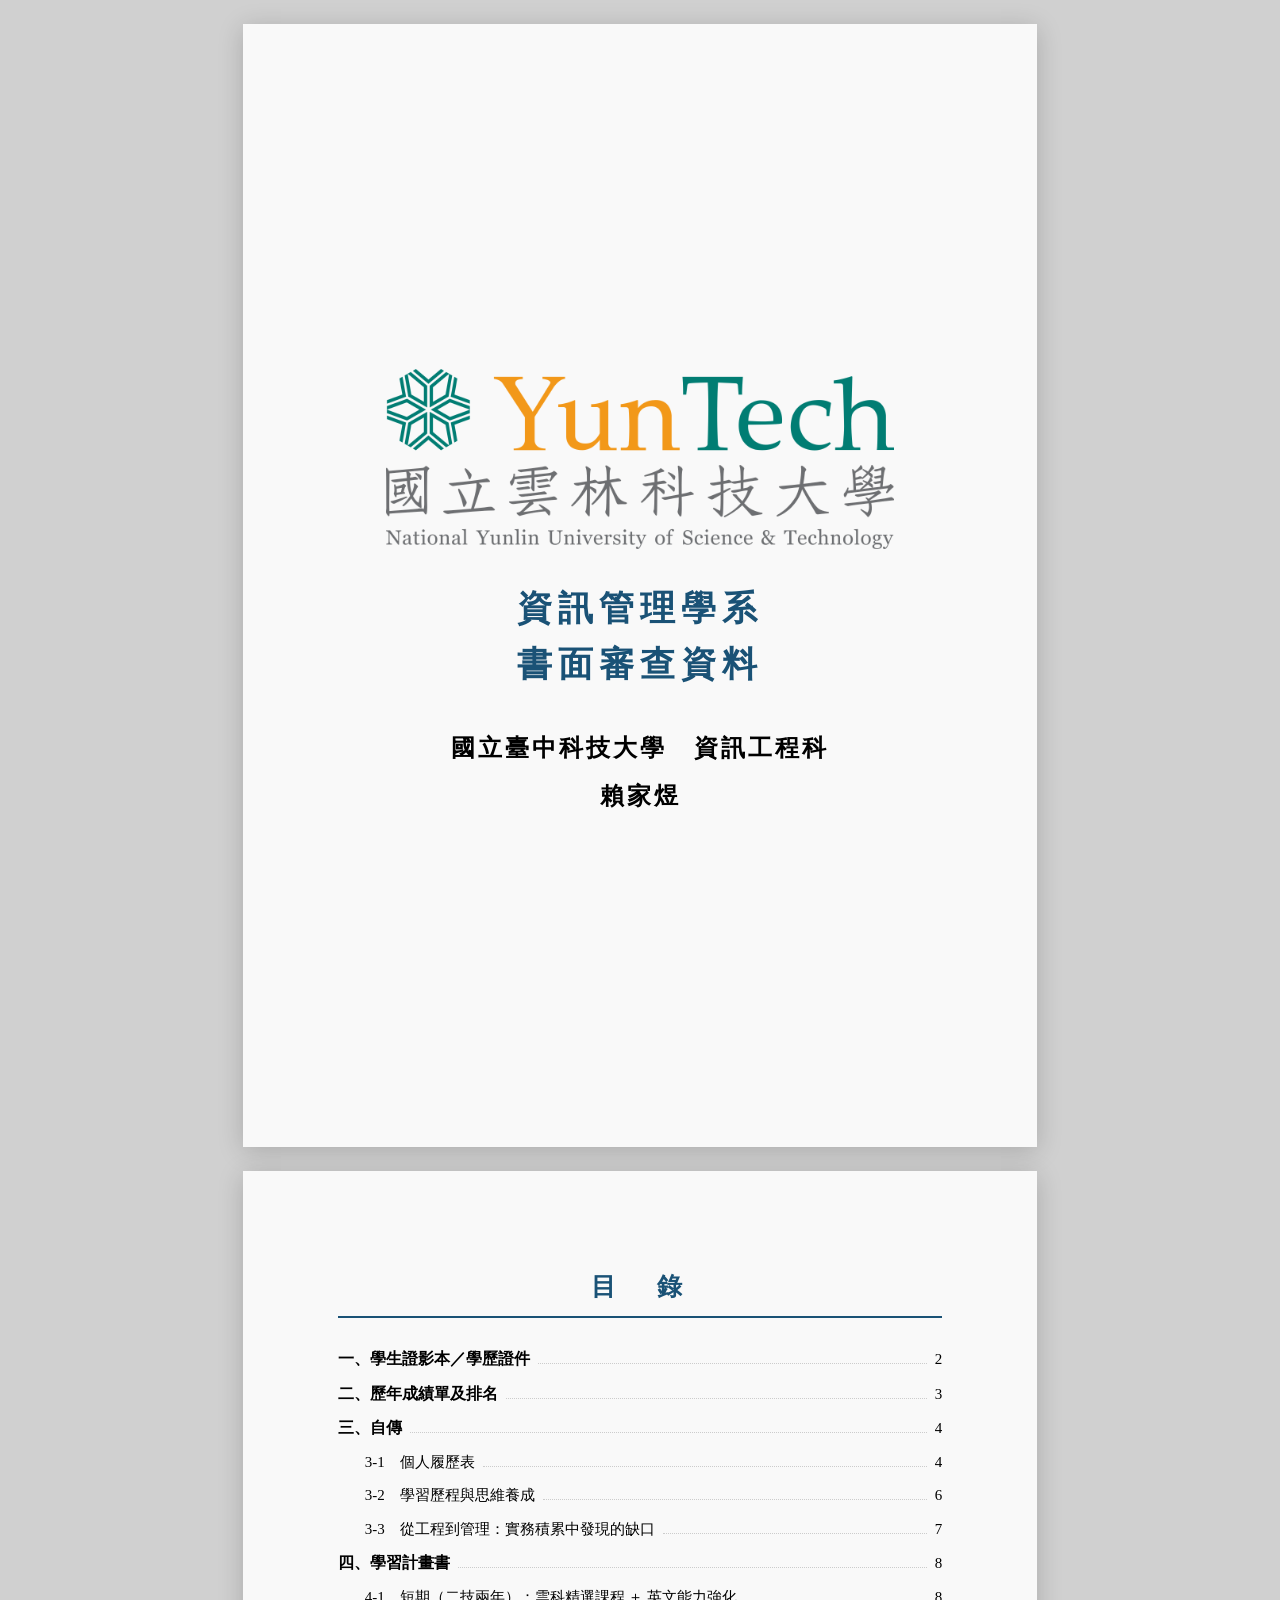
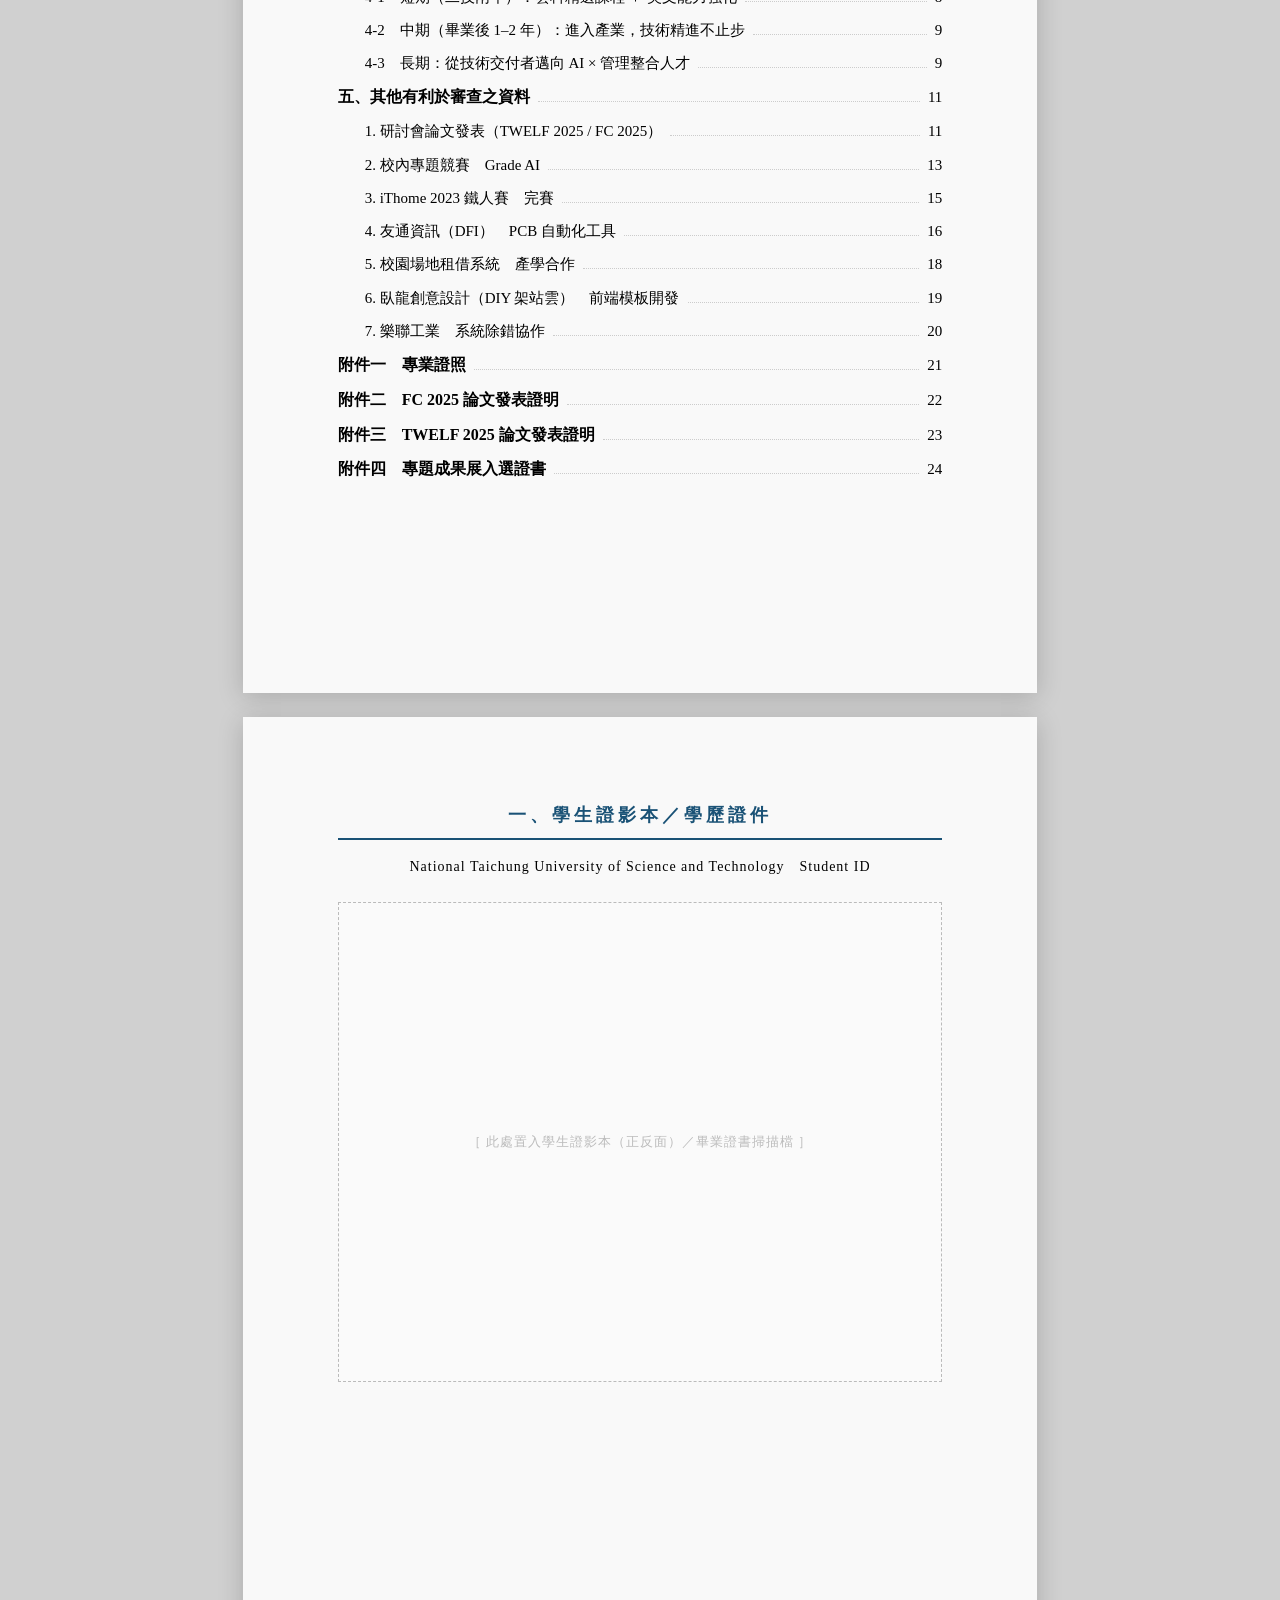
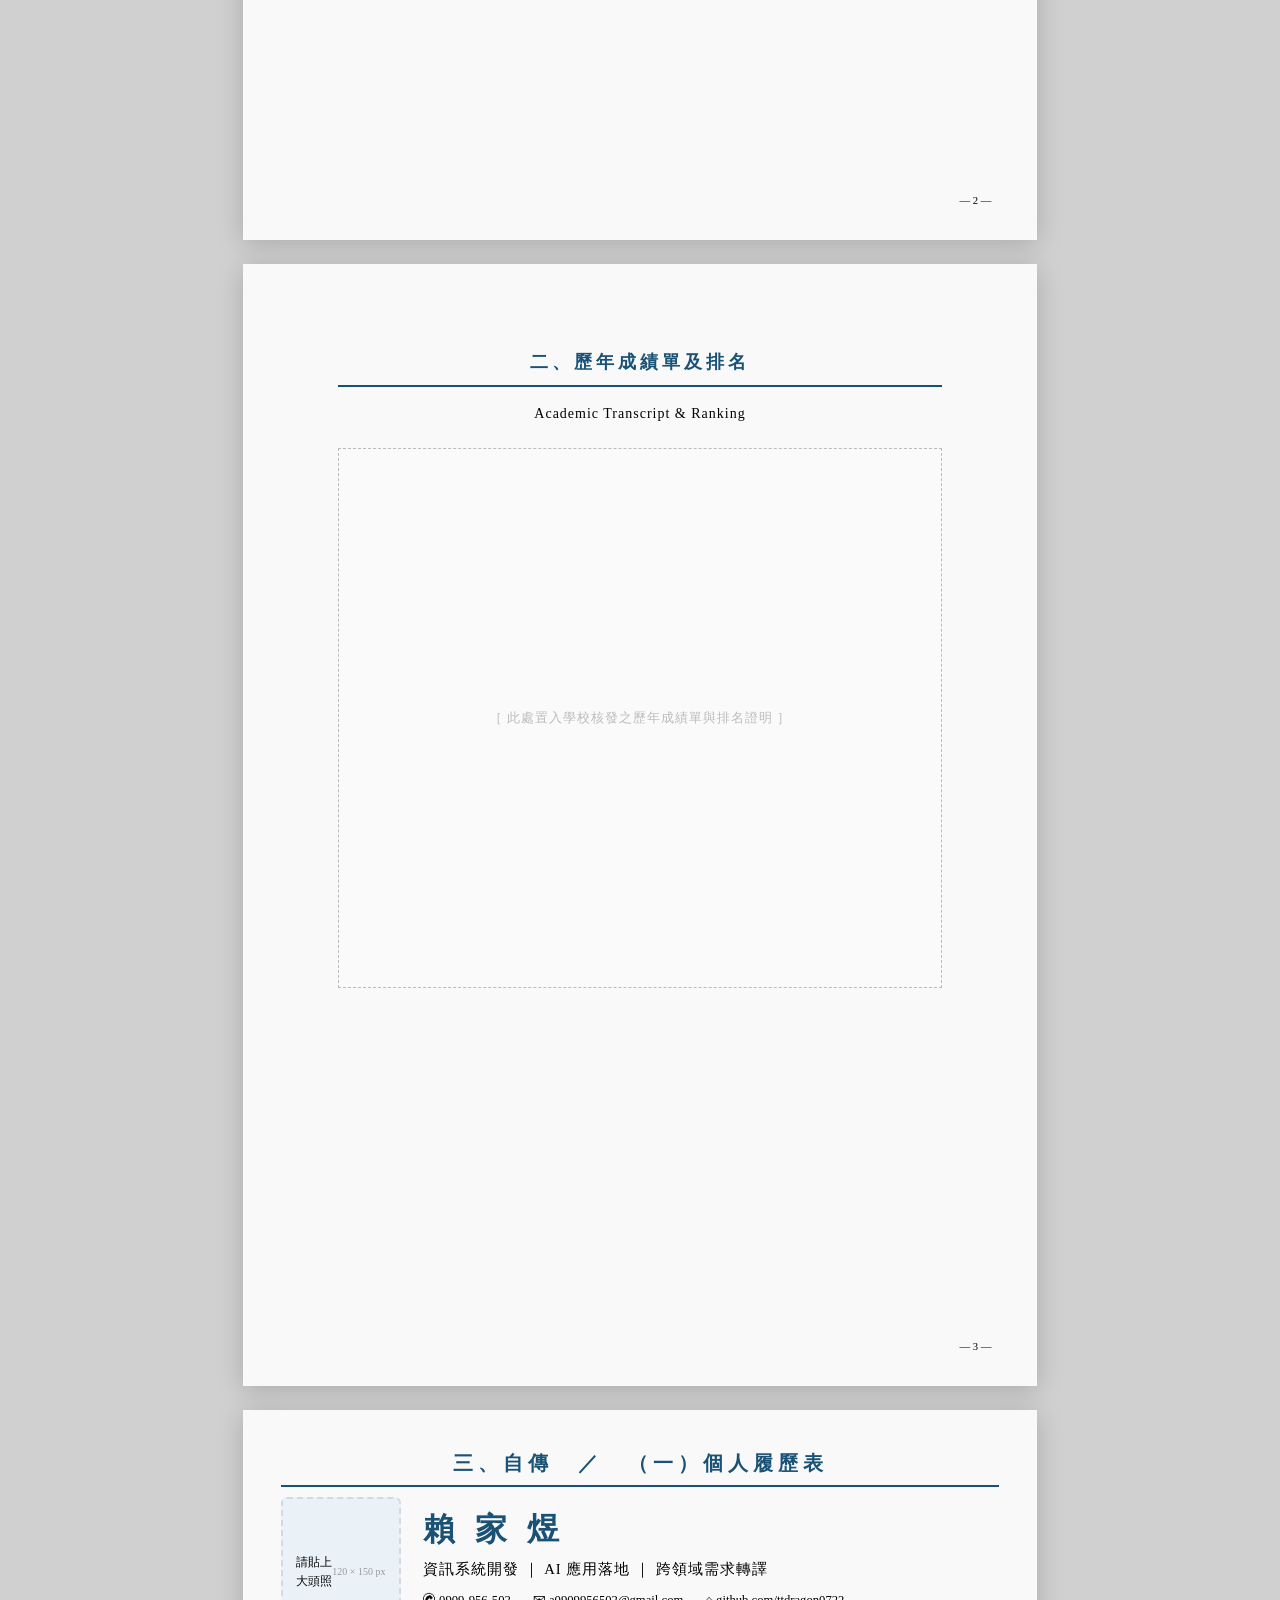
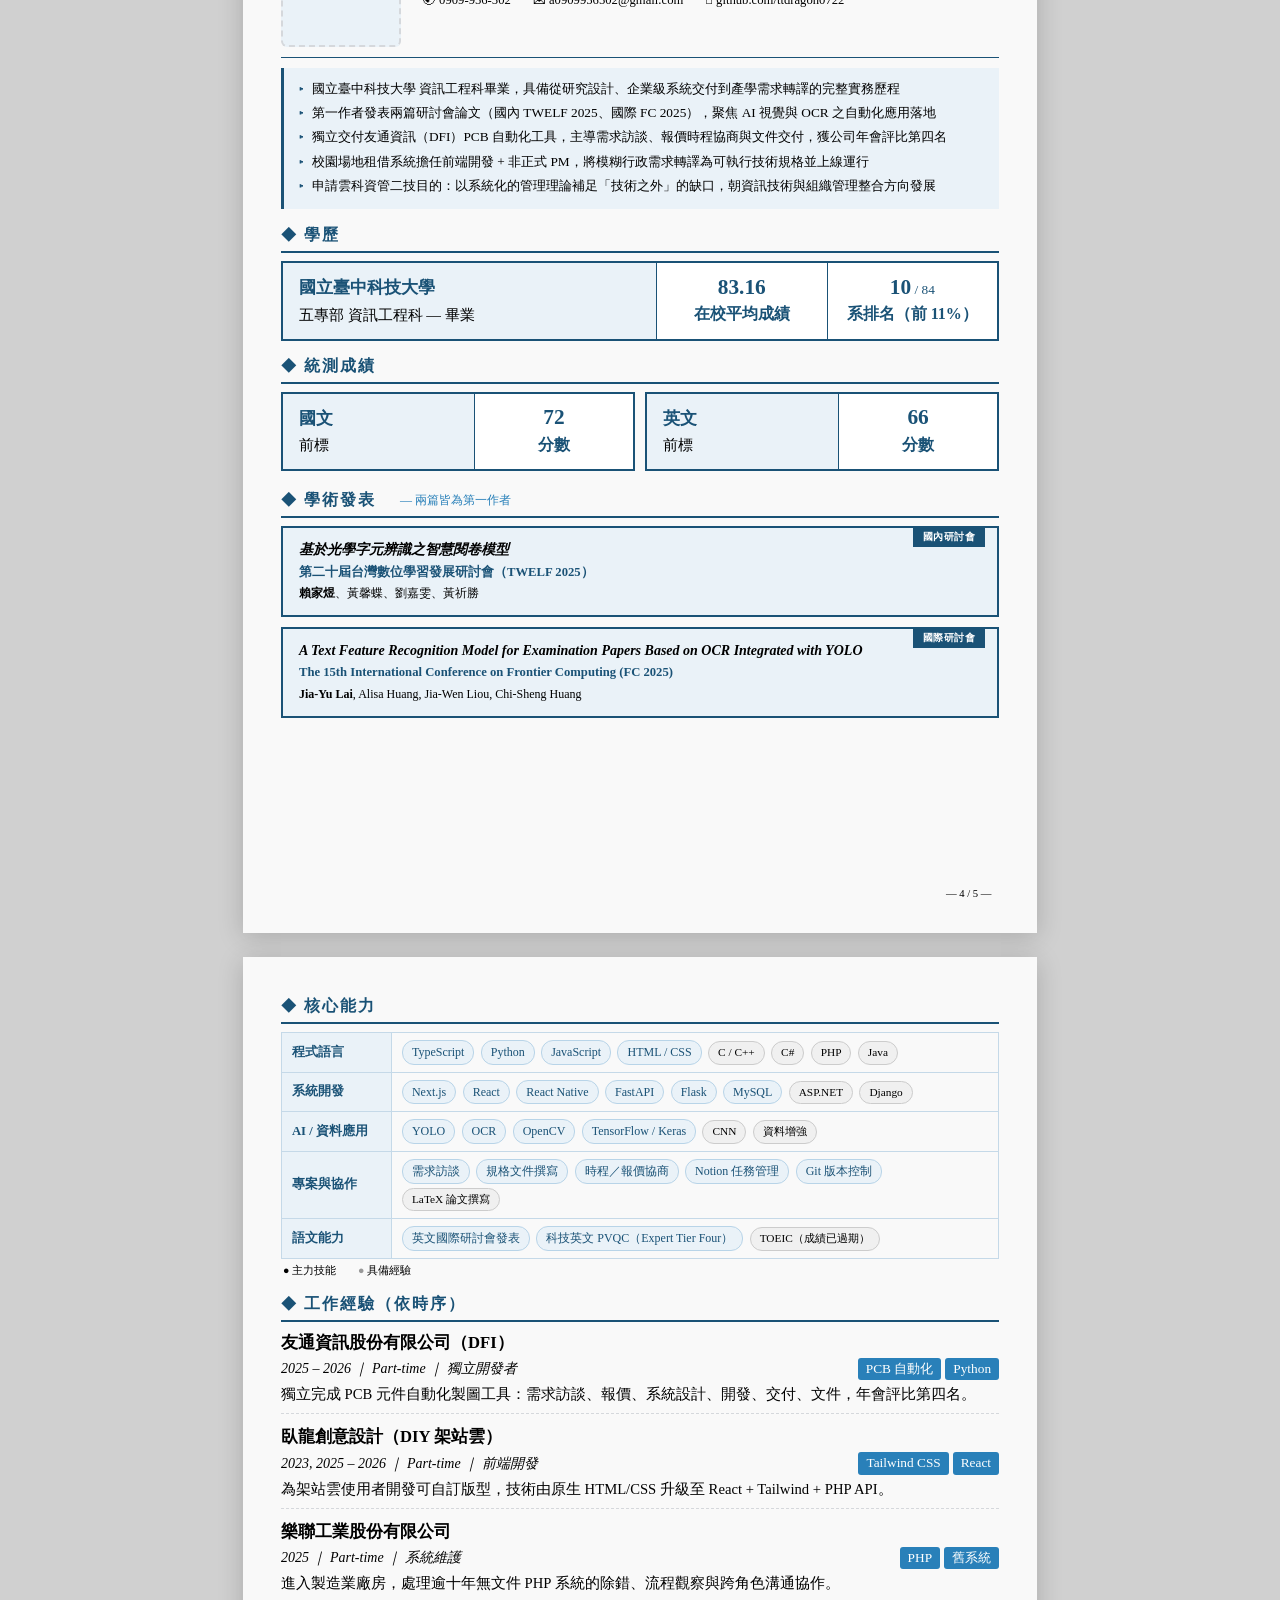
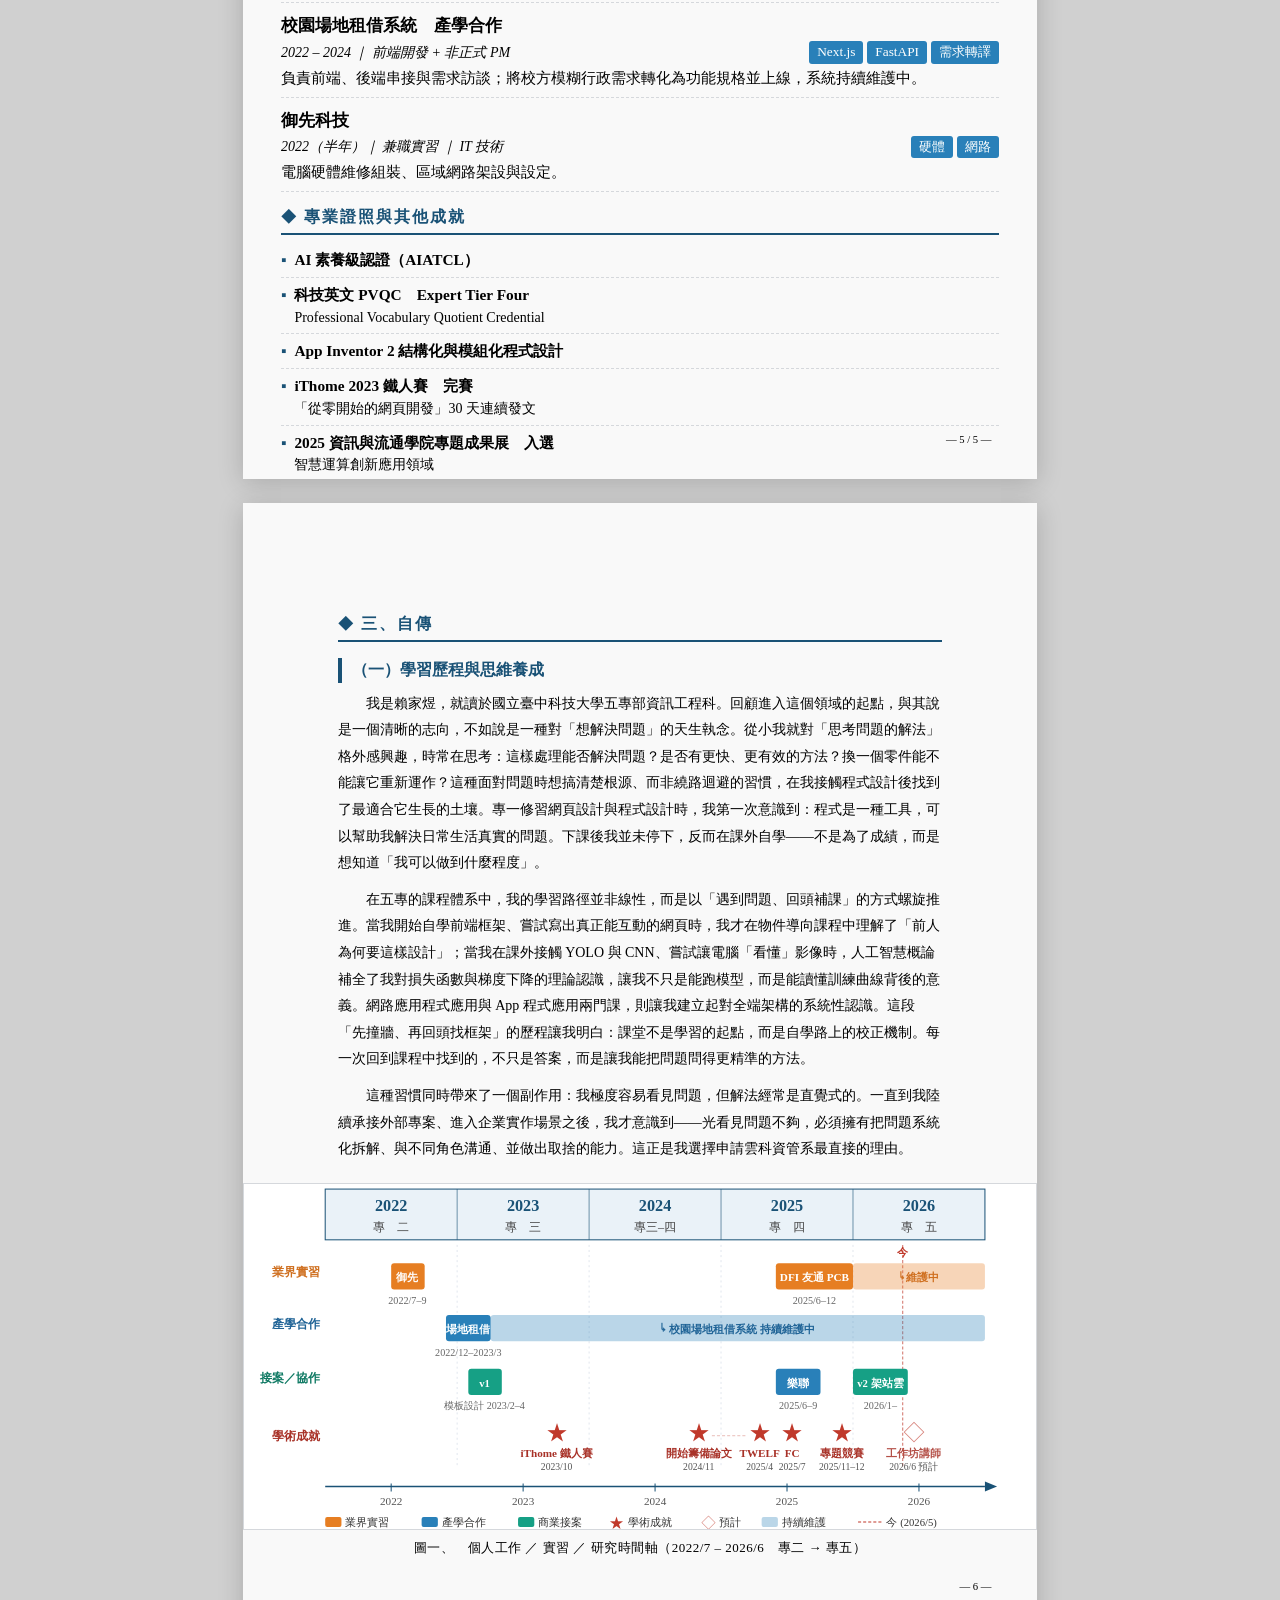
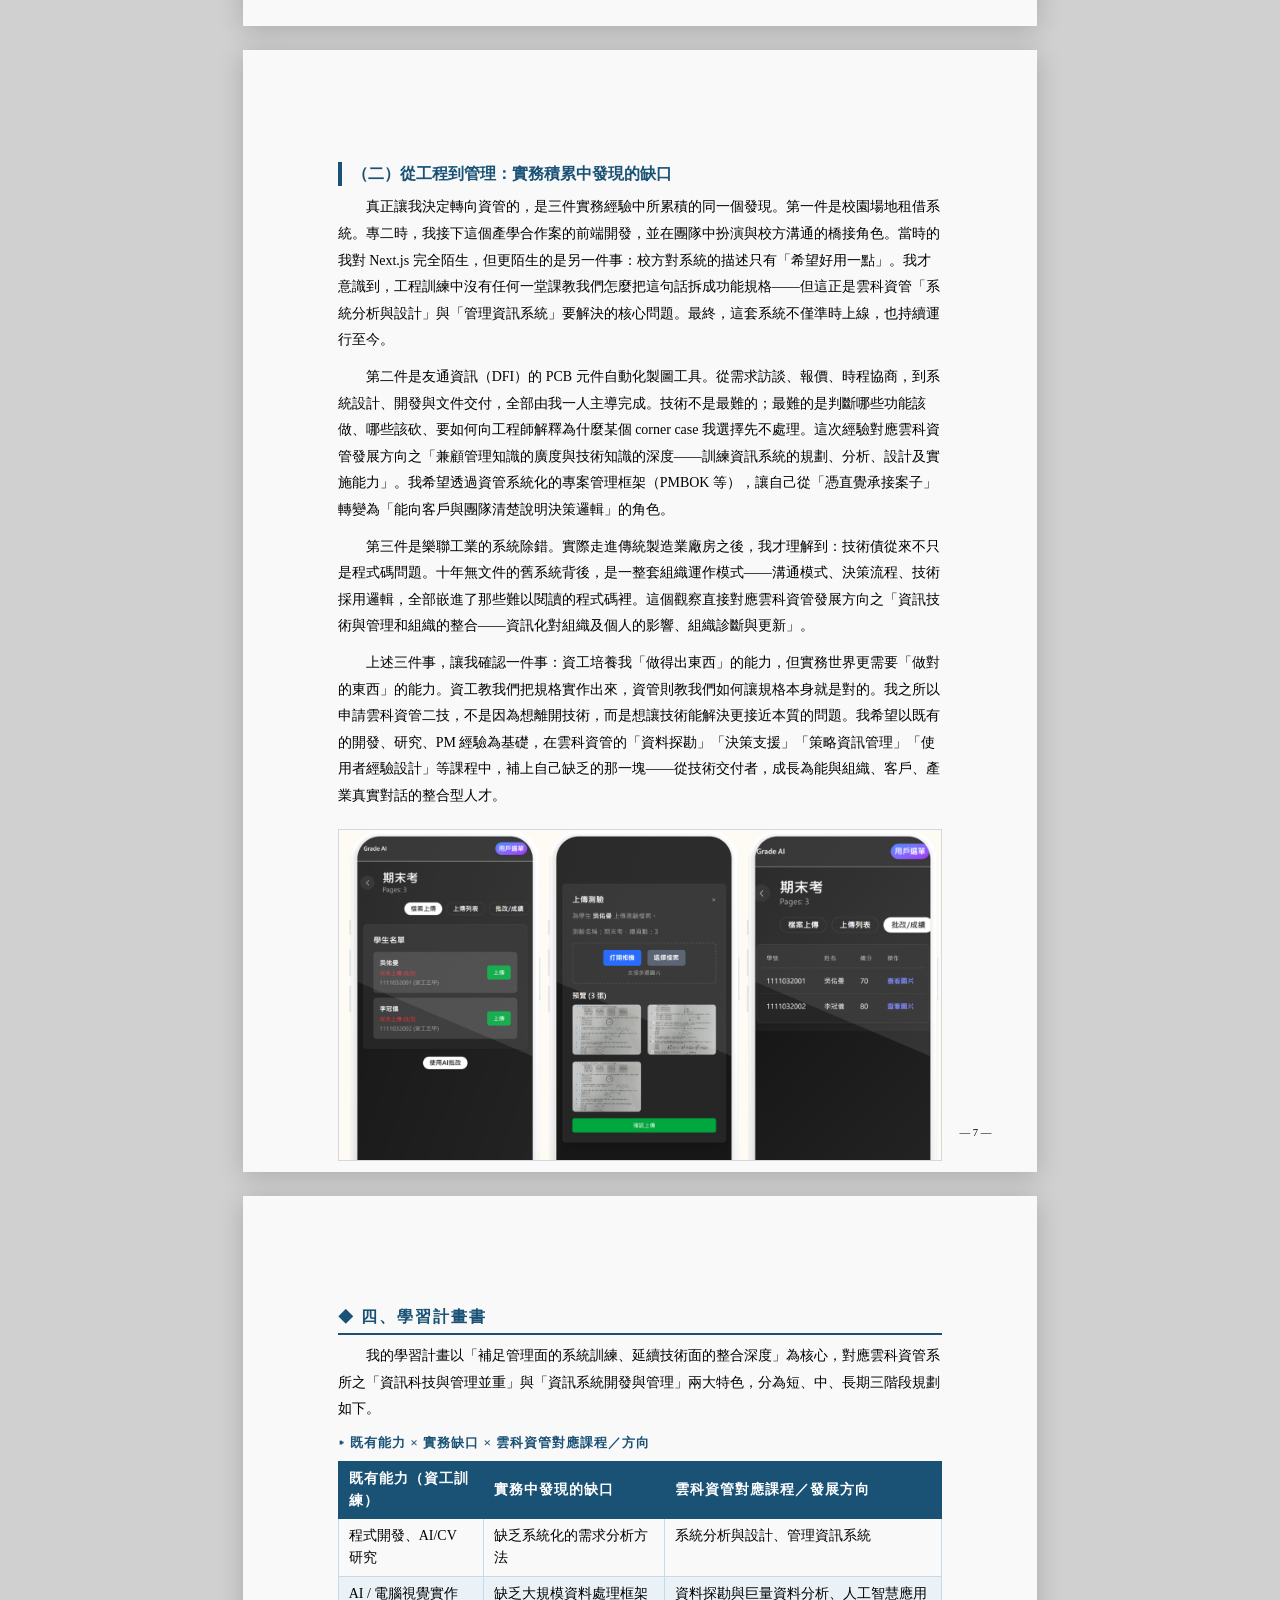
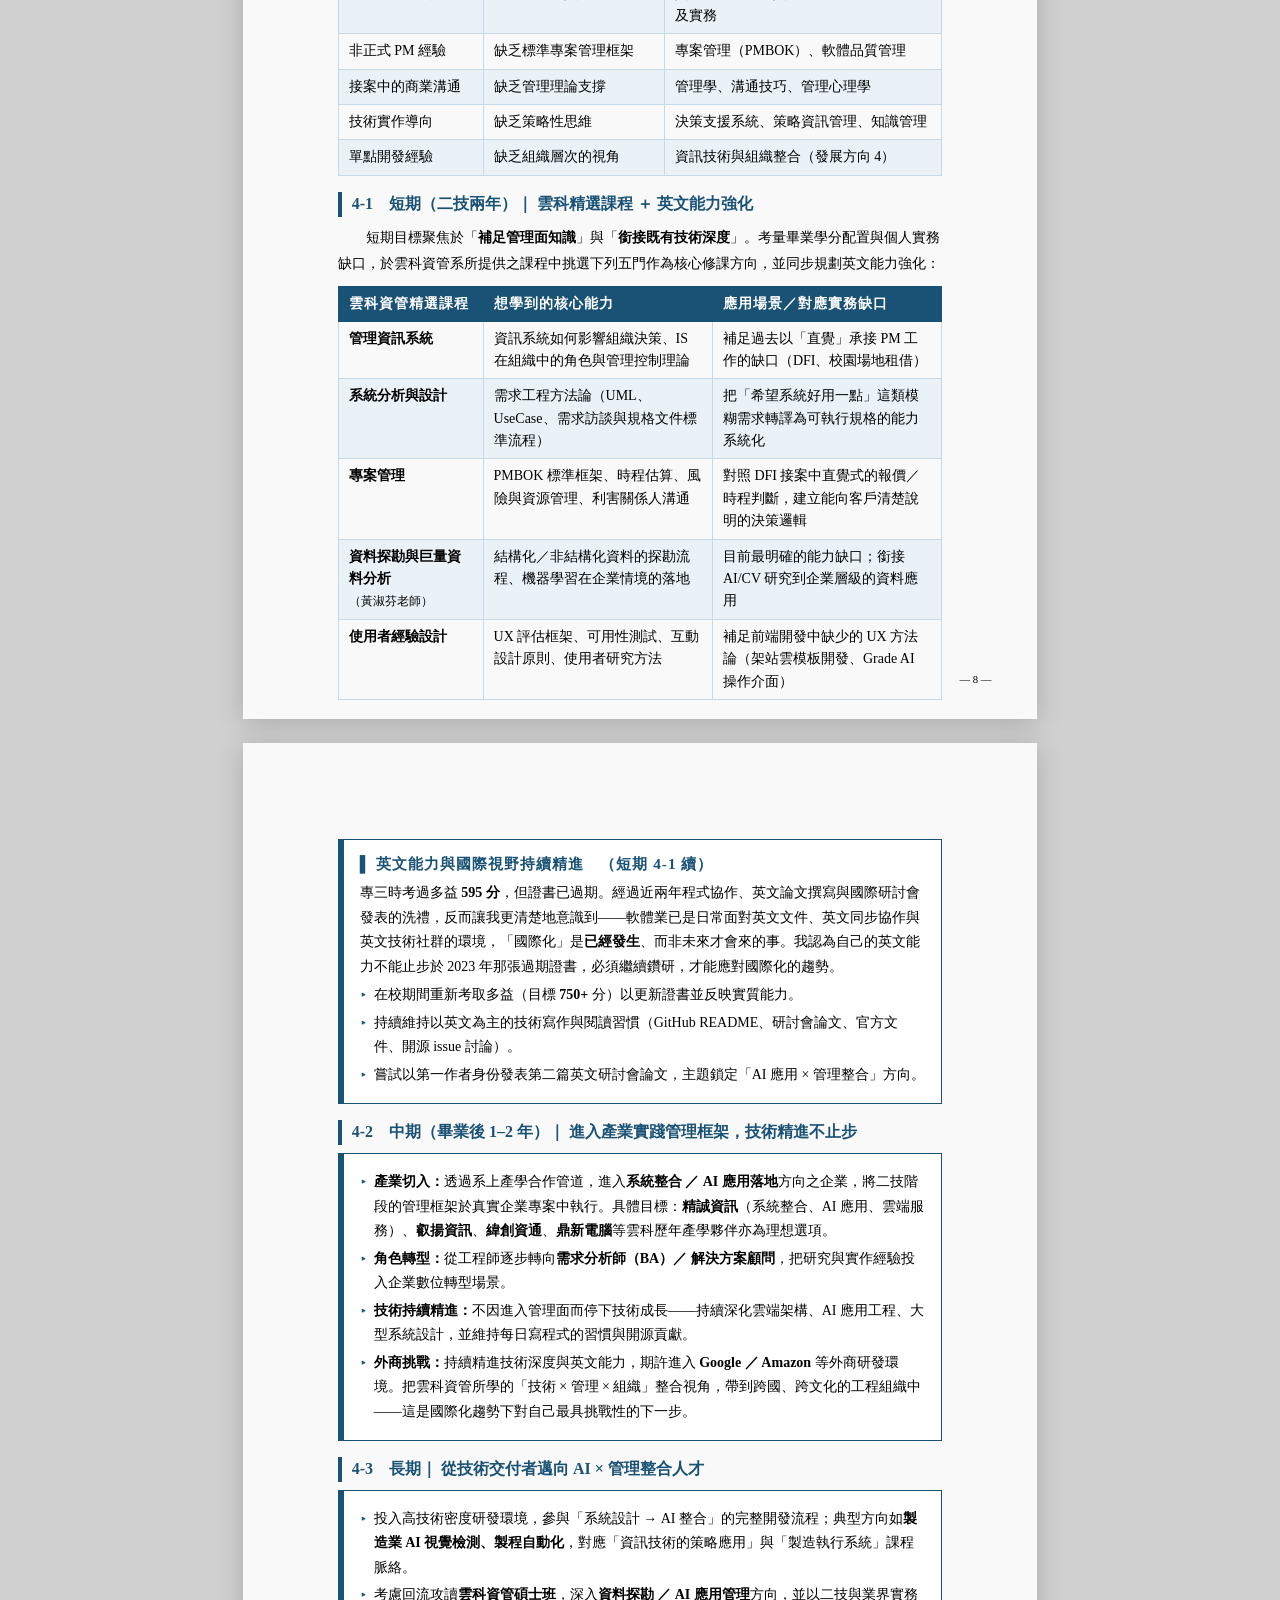
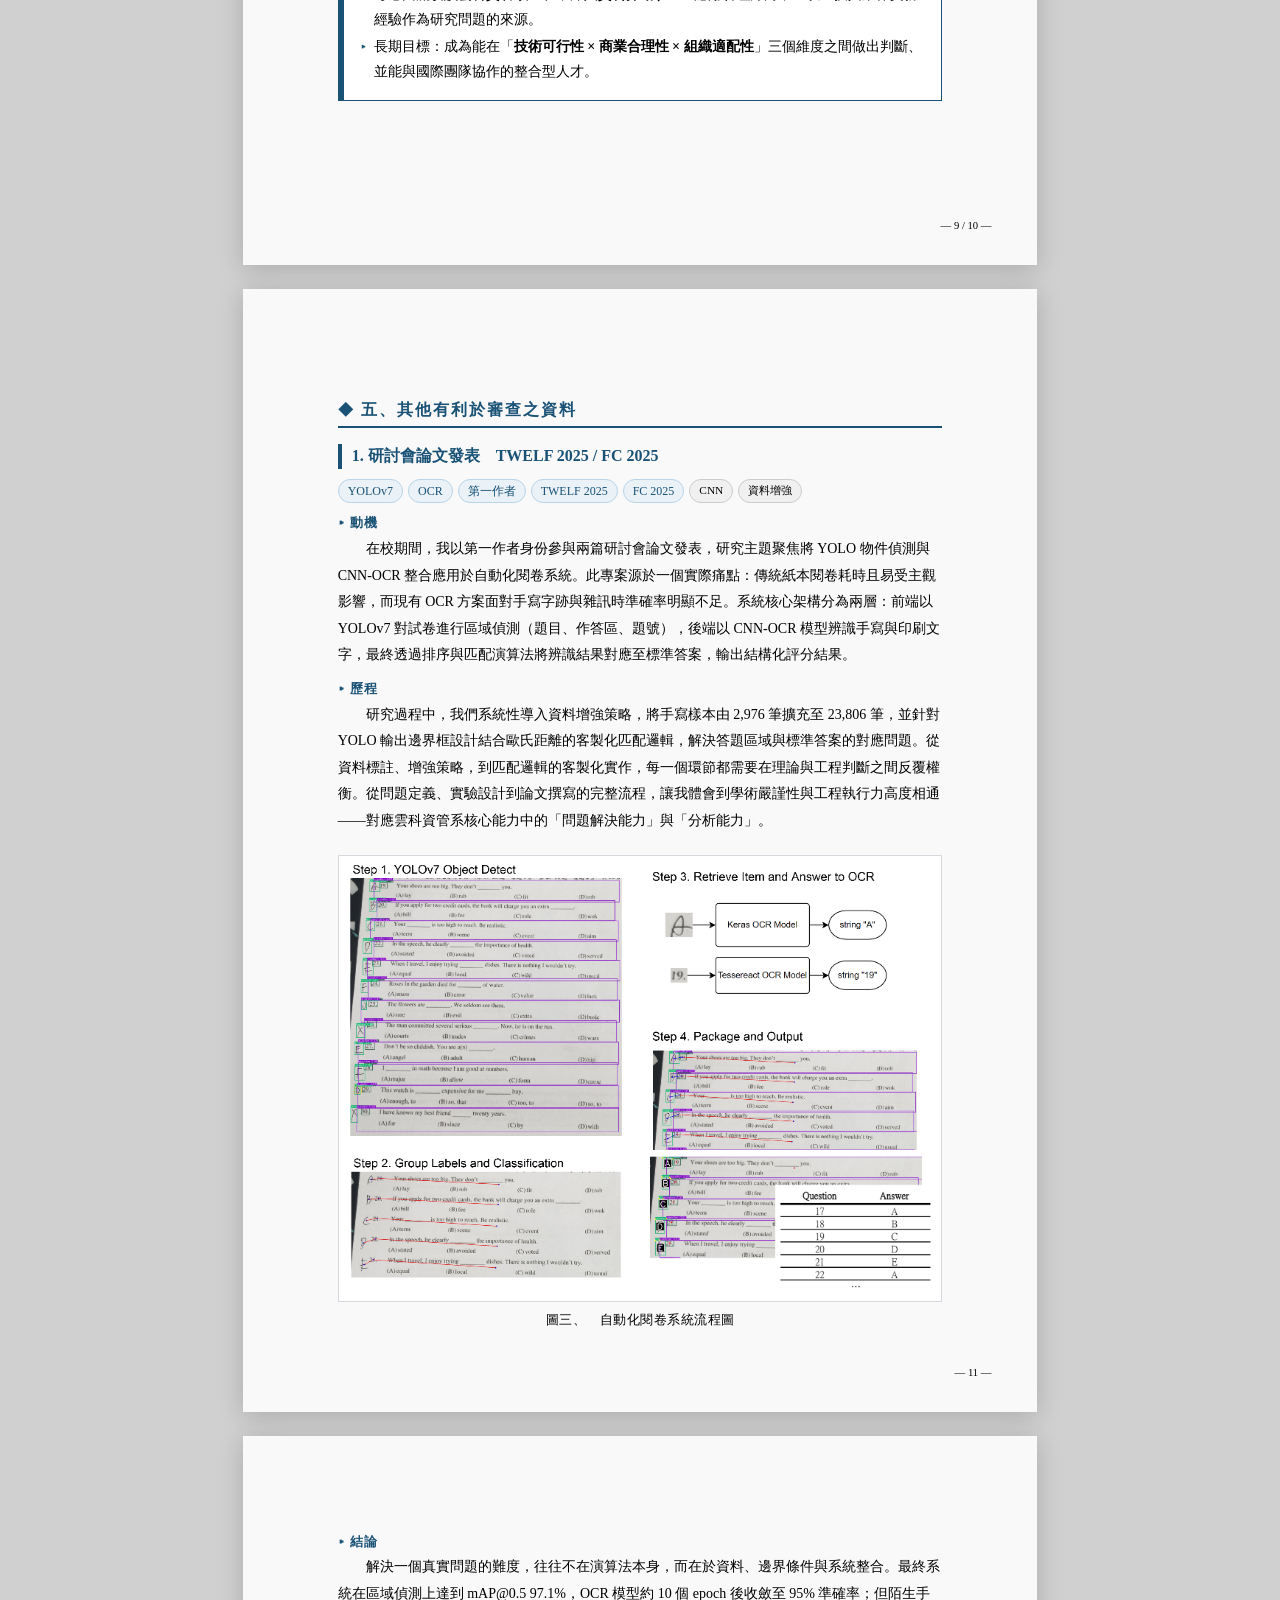
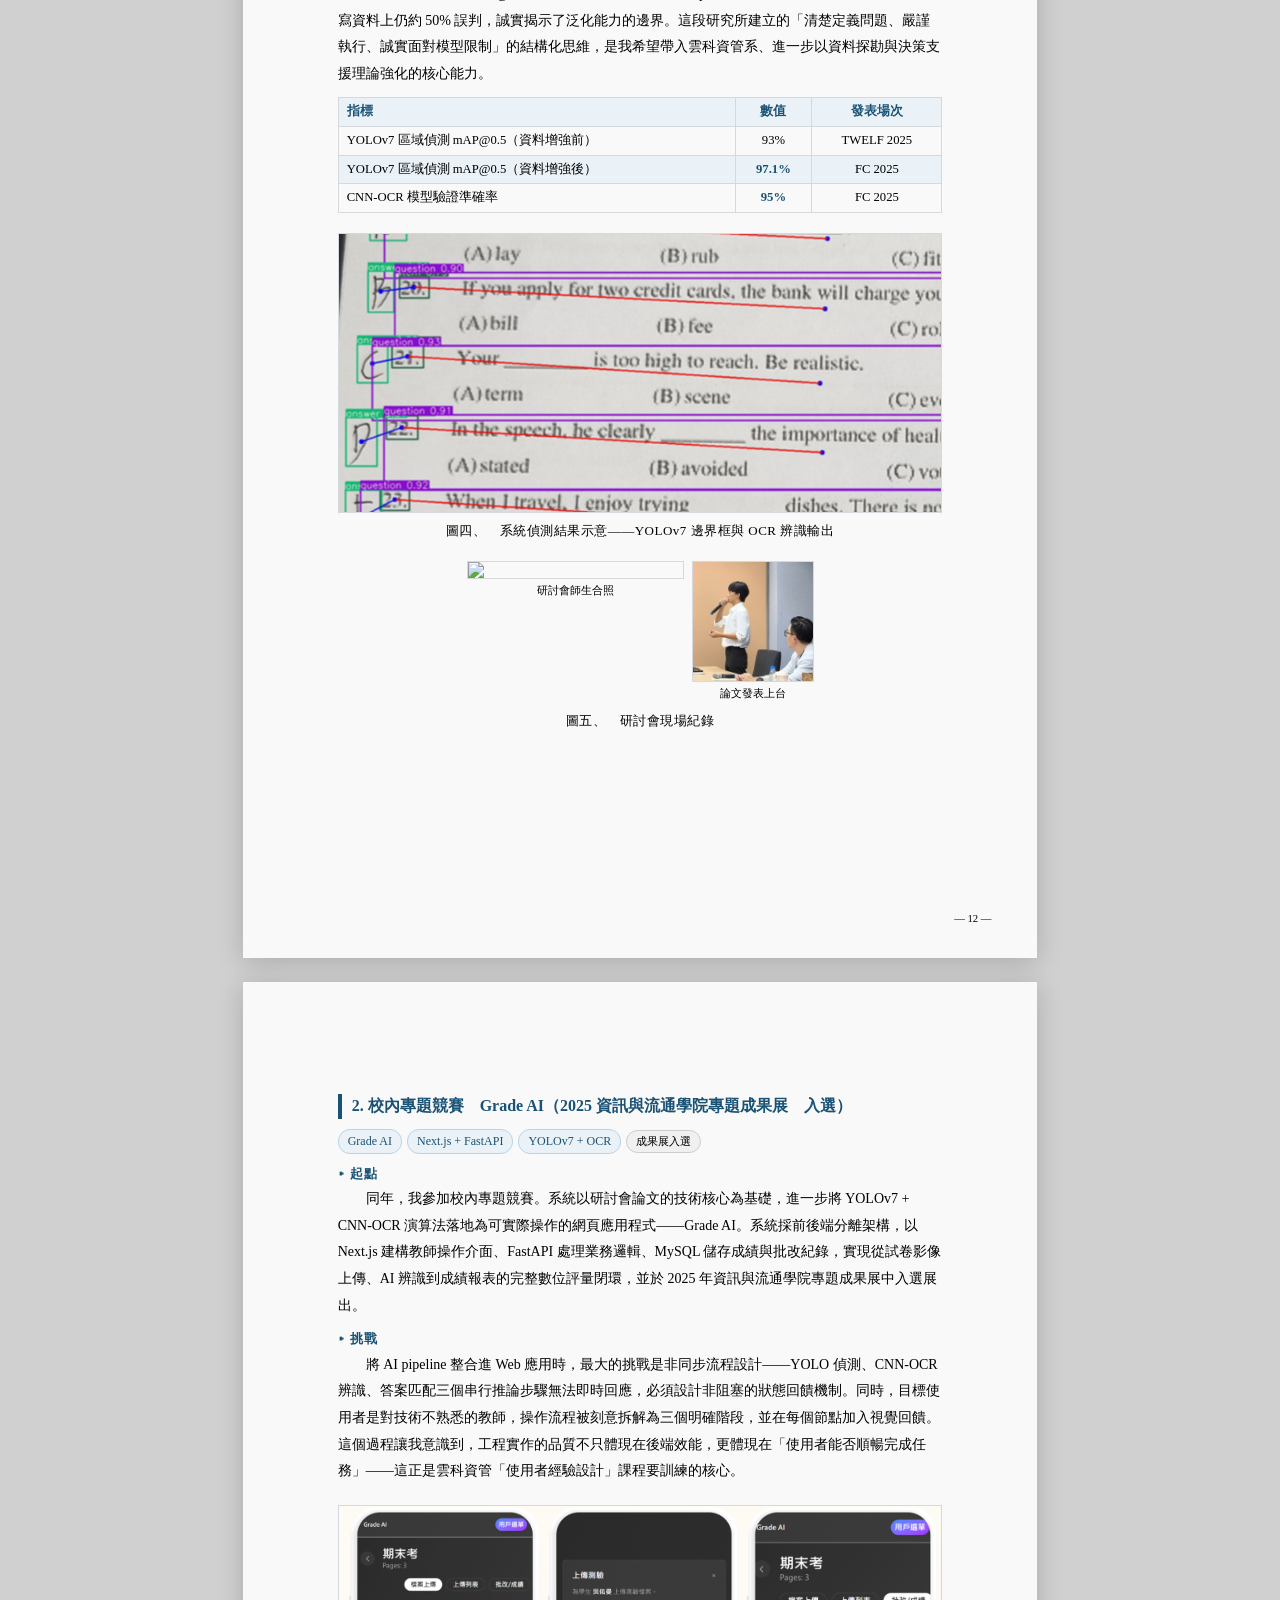
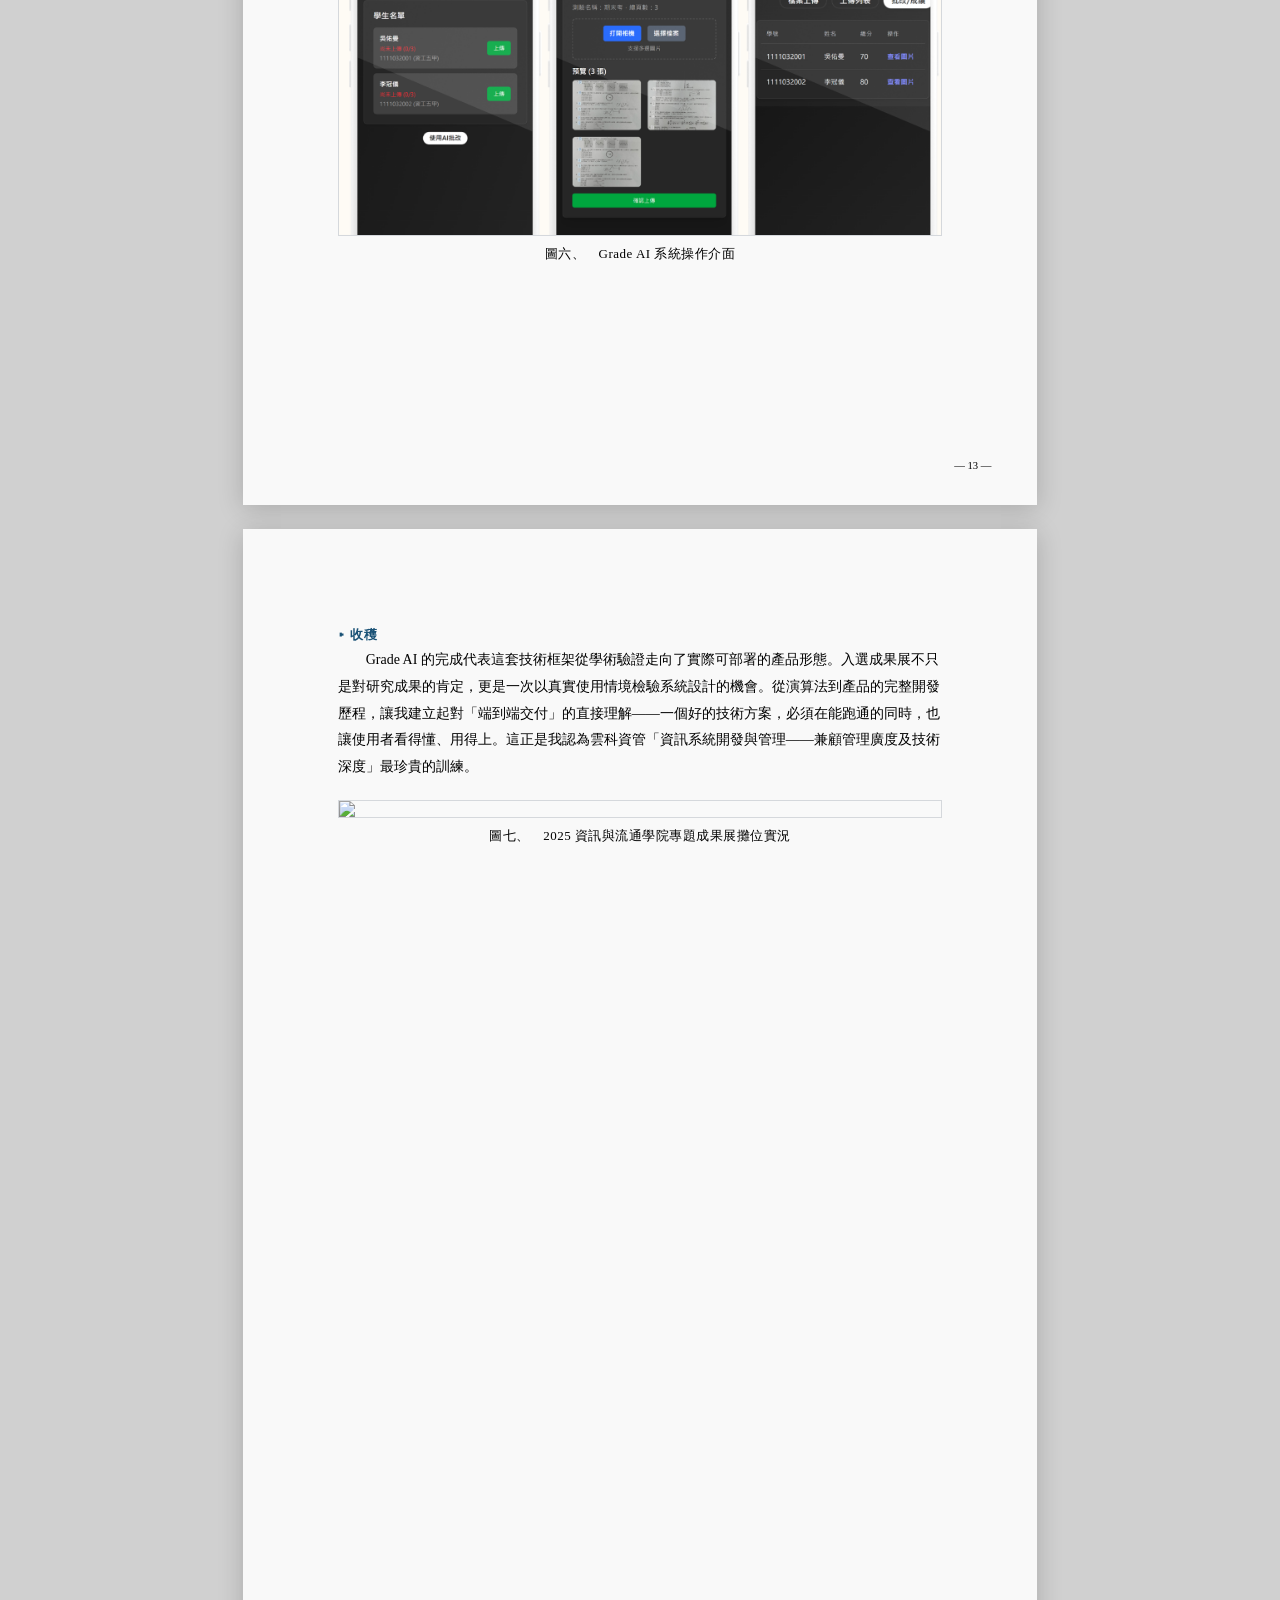
==== 雲科.html @ ee59ad78 "雲科" ====
<!DOCTYPE html>
<html lang="zh-TW">
<head>
<meta charset="UTF-8">
<meta name="viewport" content="width=device-width, initial-scale=1.0">
<title>LaiJiaYu - YunTech IM Application</title>
<style>
  /* ============================================================
     設計系統（沿用 resume_1.html）
     主色 #1a5276 / 輔色 #2980b9 / 淺底 #eaf2f8 / 頁底 #F9F9F9
     字型：英文 Times New Roman / 中文 標楷體（DFKai-SB）
     ============================================================ */

  :root {
    --accent: #1a5276;
    --accent-light: #2980b9;
    --accent-bg: #eaf2f8;
    --page-bg: #F9F9F9;
    --text-primary: #000000;
    --text-secondary: #000000;
    --text-muted: #000000;
    --border: #d5d8dc;
    --bar-width: 6px;
    --page-margin: 1cm;
  }

  * { margin: 0; padding: 0; box-sizing: border-box; }

  html {
    font-size: 11pt;
    -webkit-print-color-adjust: exact;
    print-color-adjust: exact;
  }

  body {
    font-family: "Times New Roman", "DFKai-SB", "標楷體", "BiauKai", serif;
    color: var(--text-primary);
    background: #d0d0d0;
    line-height: 1.55;
  }

  /* ===== 頁面容器 ===== */
  .page {
    width: 210mm;
    height: 297mm;
    margin: 0 auto;
    background: var(--page-bg);
    padding: var(--page-margin);
    position: relative;
    overflow: hidden;
  }

  /* ===== Header ===== */
  .header {
    display: flex;
    align-items: flex-start;
    gap: 22px;
    margin-bottom: 14px;
    padding-bottom: 12px;
    border-bottom: 2.5px solid var(--accent);
  }

  .photo-placeholder {
    width: 120px;
    height: 150px;
    min-width: 120px;
    border: 2.5px dashed var(--border);
    border-radius: 6px;
    display: flex;
    align-items: center;
    justify-content: center;
    color: var(--text-muted);
    font-size: 9pt;
    text-align: center;
    background: var(--accent-bg);
    flex-shrink: 0;
  }

  .header-info { flex: 1; padding-top: 8px; }

  .name {
    font-size: 24pt;
    font-weight: 700;
    color: var(--accent);
    letter-spacing: 6px;
    margin-bottom: 4px;
  }

  .subtitle {
    font-size: 11pt;
    color: var(--text-secondary);
    margin-bottom: 10px;
    letter-spacing: 1px;
  }

  .contact-row {
    display: flex;
    flex-wrap: wrap;
    gap: 6px 22px;
    font-size: 9.5pt;
    color: var(--text-muted);
  }

  .contact-row a { color: var(--text-muted); text-decoration: none; }

  /* ===== 摘要 ===== */
  .summary {
    background: var(--accent-bg);
    border-left: 3.5px solid var(--accent);
    padding: 10px 14px;
    margin-bottom: 14px;
    font-size: 10pt;
    color: var(--text-secondary);
    line-height: 1.6;
  }

  .summary ul { list-style: none; padding: 0; }

  .summary li {
    position: relative;
    padding-left: 14px;
    margin-bottom: 3px;
  }

  .summary li::before {
    content: "▸";
    position: absolute;
    left: 0;
    color: var(--accent);
    font-size: 10pt;
  }

  /* ===== 區段標題 ===== */
  .section-title {
    font-size: 12pt;
    font-weight: 700;
    color: var(--accent);
    letter-spacing: 2px;
    border-bottom: 2px solid var(--accent);
    padding-bottom: 3px;
    margin-top: 13px;
    margin-bottom: 8px;
    display: flex;
    align-items: center;
    gap: 6px;
  }

  .section-title .icon { font-size: 11pt; }

  /* ===== 學歷卡片 ===== */
  .edu-card {
    background: var(--accent-bg);
    border: 2px solid var(--accent);
    border-radius: 0;
    padding: 0;
    margin-bottom: 4px;
    display: flex;
    align-items: stretch;
    gap: 0;
    overflow: hidden;
  }

  .edu-main { flex: 1; padding: 12px 16px; }

  .edu-school {
    font-weight: 700;
    font-size: 13pt;
    color: var(--accent);
    margin-bottom: 2px;
  }

  .edu-dept { font-size: 11pt; color: var(--text-secondary); }

  .edu-stats { display: flex; gap: 0; flex: 1; align-items: stretch; }

  .stat-box {
    text-align: center;
    background: #fff;
    border-left: 1.5px solid var(--accent);
    border-radius: 0;
    padding: 0 12px;
    flex: 1;
    display: flex;
    flex-direction: column;
    justify-content: center;
    align-items: center;
  }

  .stat-number {
    font-size: 16pt;
    font-weight: 700;
    color: var(--accent);
    line-height: 1.2;
  }

  .stat-label {
    font-size: 12pt;
    color: var(--accent);
    font-weight: 700;
    margin-top: 2px;
  }

  /* ===== 經歷 ===== */
  .exp-item {
    margin-bottom: 10px;
    padding-bottom: 8px;
    border-bottom: 1px dashed var(--border);
  }
  .exp-item:last-child { border-bottom: none; margin-bottom: 0; }

  .exp-header {
    display: flex;
    justify-content: space-between;
    align-items: baseline;
    margin-bottom: 2px;
  }

  .exp-title { font-weight: 700; font-size: 12.5pt; color: var(--text-primary); }
  .exp-meta { font-size: 11pt; color: var(--accent-light); font-style: italic; white-space: nowrap; }
  .exp-role { font-size: 11pt; color: var(--text-muted); font-style: italic; margin-bottom: 2px; }

  .exp-info-row {
    display: flex;
    justify-content: space-between;
    align-items: center;
    margin-bottom: 3px;
  }

  .exp-meta-text { font-size: 10.5pt; color: var(--text-muted); font-style: italic; }
  .exp-tags { display: flex; gap: 4px; }
  .project-badges { display: flex; gap: 4px; align-items: center; }
  .exp-desc { font-size: 11pt; color: var(--text-secondary); line-height: 1.5; }

  /* ===== 技能表格 + Chip ===== */
  .skill-table { width: 100%; border-collapse: collapse; font-size: 10pt; }

  .skill-table th {
    text-align: left;
    font-weight: 700;
    color: var(--accent);
    font-size: 9.5pt;
    padding: 5px 10px;
    background: var(--accent-bg);
    border: 1px solid #c5d9e8;
    white-space: nowrap;
    width: 110px;
    vertical-align: middle;
  }

  .skill-table td {
    padding: 5px 10px;
    border: 1px solid #c5d9e8;
    vertical-align: middle;
  }

  .chip {
    display: inline-block;
    background: var(--accent-bg);
    color: var(--accent);
    font-size: 9pt;
    padding: 2px 9px;
    border-radius: 12px;
    border: 1px solid #b8d4e8;
    margin: 2px 3px 2px 0;
    white-space: nowrap;
    font-weight: 500;
  }

  .chip.secondary {
    background: #f0f0f0;
    color: var(--text-muted);
    border-color: #ccc;
    font-size: 8.5pt;
  }

  /* ===== 學術發表卡片 ===== */
  .pub-card {
    background: var(--accent-bg);
    border: 2px solid var(--accent);
    border-radius: 0;
    padding: 12px 16px;
    margin-bottom: 10px;
    position: relative;
  }

  .pub-badge {
    position: absolute;
    top: -1px;
    right: 12px;
    background: var(--accent);
    color: #fff;
    font-size: 7.5pt;
    padding: 2px 10px 3px;
    border-radius: 0;
    letter-spacing: 0.5px;
    font-weight: 700;
  }

  .pub-title {
    font-weight: 700;
    font-size: 10.5pt;
    color: var(--text-primary);
    font-style: italic;
    line-height: 1.4;
    padding-right: 80px;
  }

  .pub-venue { color: var(--accent); font-size: 9.5pt; margin-top: 3px; font-weight: 600; }
  .pub-authors { color: var(--text-secondary); font-size: 9pt; margin-top: 2px; }

  /* ===== 作品集 ===== */
  .project-item {
    margin-bottom: 10px;
    padding-bottom: 8px;
    border-bottom: 1px dashed var(--border);
  }
  .project-item:last-child { border-bottom: none; margin-bottom: 0; }

  .project-header {
    display: flex;
    justify-content: space-between;
    align-items: baseline;
    margin-bottom: 2px;
  }

  .project-name { font-weight: 700; font-size: 12.5pt; color: var(--text-primary); }

  .project-type {
    font-size: 10pt;
    color: #fff;
    background: var(--accent-light);
    padding: 1px 8px;
    border-radius: 3px;
  }

  .project-desc { font-size: 11pt; color: var(--text-secondary); line-height: 1.5; }
  .project-time { font-size: 10.5pt; color: var(--text-muted); font-style: italic; margin-bottom: 2px; }

  /* ===== 證照 ===== */
  .cert-list { list-style: none; padding: 0; }
  .cert-list li {
    display: flex;
    align-items: baseline;
    gap: 8px;
    padding: 5px 0;
    border-bottom: 1px dashed var(--border);
    font-size: 11.5pt;
    color: var(--text-primary);
  }
  .cert-list li:last-child { border-bottom: none; }
  .cert-icon { color: var(--accent); font-size: 11.5pt; flex-shrink: 0; }
  .cert-name { font-weight: 700; }
  .cert-detail { color: var(--text-muted); font-size: 10.5pt; }

  /* ===== Chip 區塊 ===== */
  .exp-chips, .proj-chips {
    background: var(--accent-bg);
    border-left: 3px solid var(--accent);
    padding: 4px 10px;
    margin: 3px 0 5px;
    display: flex;
    flex-wrap: wrap;
    gap: 3px;
    align-items: center;
  }

  .section-keywords {
    display: flex;
    align-items: center;
    flex-wrap: wrap;
    gap: 2px;
    margin-top: 3px;
    margin-bottom: 8px;
  }

  /* ===== 圖片預留區 ===== */
  .figure-block {
    margin-top: 20px;
    display: flex;
    flex-direction: column;
    align-items: center;
    gap: 8px;
  }

  .figure-placeholder {
    width: 100%;
    height: 180px;
    border: 2px dashed var(--border);
    background: #f4f4f4;
    display: flex;
    align-items: center;
    justify-content: center;
    color: var(--text-muted);
    font-size: 13px;
    letter-spacing: 1px;
  }

  .figure-caption {
    font-size: 13px;
    color: var(--text-muted);
    text-align: center;
    letter-spacing: 0.5px;
  }

  /* ===== 書審文件頁 ===== */
  .page-doc {
    padding: 2.54cm 2.5cm;
    font-size: 14px;
  }

  .content-placeholder {
    width: 100%;
    min-height: 60px;
    border: 1.5px dashed #bbb;
    background: #fafafa;
    display: flex;
    align-items: center;
    justify-content: center;
    color: #bbb;
    font-size: 13px;
    letter-spacing: 1px;
    margin-top: 6px;
    margin-bottom: 12px;
  }

  /* ===== 封面（沿用 cover.html 雲科版型） ===== */
  .page-cover {
    display: flex;
    flex-direction: column;
    align-items: center;
    justify-content: center;
    gap: 32px;
    padding: 3cm 2.5cm 2.5cm;
  }

  .cover-logo {
    width: 100%;
    display: flex;
    align-items: center;
    justify-content: center;
  }

  .cover-logo img {
    width: 100%;
    max-height: 180px;
    object-fit: contain;
    display: block;
  }

  .cover-body {
    display: flex;
    flex-direction: column;
    align-items: center;
    justify-content: center;
    gap: 18px;
    width: 100%;
  }

  .cover-title {
    font-size: 26pt;
    font-weight: 700;
    color: var(--accent);
    letter-spacing: 6px;
    text-align: center;
    line-height: 1.6;
    width: 100%;
  }

  .cover-footer {
    width: 100%;
    text-align: center;
    font-size: 18pt;
    font-weight: 700;
    color: var(--text-primary);
    letter-spacing: 3px;
    line-height: 2;
  }

  /* ===== 目錄 ===== */
  .toc-title {
    font-size: 19pt;
    font-weight: 700;
    color: var(--accent);
    text-align: center;
    letter-spacing: 8px;
    border-bottom: 2.5px solid var(--accent);
    padding-bottom: 10px;
    margin-bottom: 24px;
  }

  .toc-list { list-style: none; padding: 0; }

  .toc-list li {
    display: flex;
    align-items: baseline;
    padding: 5px 0;
    font-size: 16px;
  }

  .toc-list a {
    color: var(--text-primary);
    text-decoration: none;
    font-weight: 700;
    white-space: nowrap;
  }

  .toc-list a:hover { color: var(--accent-light); }

  .toc-sub a {
    font-weight: 400;
    color: var(--text-secondary);
    padding-left: 1.8em;
    font-size: 15px;
  }

  .toc-dots {
    flex: 1;
    border-bottom: 1.5px dotted #ccc;
    margin: 0 8px 3px;
    min-width: 20px;
  }

  .toc-page { font-size: 15px; color: var(--text-muted); white-space: nowrap; }

  /* ===== 附件頁 ===== */
  .page-appendix { padding-top: 1.2cm; padding-bottom: 1.2cm; }

  .attachment-title {
    font-size: 18px;
    font-weight: 700;
    color: var(--accent);
    text-align: center;
    margin-top: 40px;
    margin-bottom: 16px;
    letter-spacing: 4px;
    border-bottom: 2px solid var(--accent);
    padding-bottom: 8px;
  }

  .attachment-subtitle {
    font-size: 14px;
    color: var(--text-muted);
    text-align: center;
    margin-bottom: 24px;
    letter-spacing: 1px;
  }

  /* ===== 自傳 ===== */
  .bio-sub-title {
    font-size: 12pt;
    font-weight: 700;
    color: var(--accent);
    border-left: 4px solid var(--accent);
    padding-left: 10px;
    margin-top: 16px;
    margin-bottom: 8px;
  }

  .bio-content p {
    font-size: 14px;
    color: var(--text-secondary);
    line-height: 1.9;
    text-indent: 2em;
    margin-bottom: 10px;
  }

  /* ===== 學習計畫書專用：對照表 ===== */
  .plan-table {
    width: 100%;
    border-collapse: collapse;
    margin: 8px 0 14px;
    font-size: 10.5pt;
  }

  .plan-table th {
    background: var(--accent);
    color: #fff;
    padding: 6px 10px;
    text-align: left;
    font-weight: 700;
    border: 1px solid var(--accent);
    letter-spacing: 1px;
  }

  .plan-table td {
    padding: 6px 10px;
    border: 1px solid #c5d9e8;
    vertical-align: top;
    color: var(--text-secondary);
    line-height: 1.6;
  }

  .plan-table tbody tr:nth-child(even) td { background: var(--accent-bg); }

  /* ===== 學習計畫書專用：階段卡片 ===== */
  .plan-card {
    background: #fff;
    border: 1.5px solid var(--accent);
    border-left: 6px solid var(--accent);
    padding: 12px 16px;
    margin-bottom: 12px;
  }

  .plan-card-title {
    font-size: 11.5pt;
    font-weight: 700;
    color: var(--accent);
    letter-spacing: 1px;
    margin-bottom: 6px;
  }

  .plan-card-body {
    font-size: 10.5pt;
    color: var(--text-secondary);
    line-height: 1.75;
  }

  .plan-card-body ul {
    list-style: none;
    padding: 0;
    margin: 4px 0;
  }

  .plan-card-body li {
    position: relative;
    padding-left: 14px;
    margin-bottom: 3px;
  }

  .plan-card-body li::before {
    content: "▸";
    position: absolute;
    left: 0;
    color: var(--accent);
  }

  /* ===== 段落 highlight ===== */
  .sub-label {
    font-size: 10pt;
    font-weight: 700;
    color: var(--accent);
    letter-spacing: 1px;
    margin-bottom: 2px;
  }

  /* ===== 頁碼 ===== */
  .page-number {
    position: absolute;
    bottom: 8mm;
    right: 12mm;
    font-size: 8pt;
    color: var(--text-muted);
  }

  /* ===== 文字工具 ===== */
  .bold { font-weight: 700; }
  .underline { text-decoration: underline; }
  .bold.underline { font-weight: 700; text-decoration: underline; }

  /* ===== 列印 ===== */
  @media print {
    html { font-size: 11pt; }
    body { background: none; }

    :root {
      --text-primary: #000000;
      --text-secondary: #111111;
      --text-muted: #333333;
    }

    .page {
      margin: 0;
      padding: var(--page-margin);
      box-shadow: none;
      width: 100%;
      height: 297mm;
      background: var(--page-bg);
    }

    .page-doc { padding: 2.54cm 2.5cm; }
    .page-appendix { padding-top: 1.2cm; padding-bottom: 1.2cm; }
    .page-cover { padding: 3cm 2.5cm 2.5cm; }

    a { text-decoration: none !important; color: var(--text-muted) !important; }

    .page-break { page-break-before: always; }
  }

  @media screen {
    .page {
      box-shadow: 0 4px 24px rgba(0,0,0,0.18);
      margin-top: 24px;
      margin-bottom: 24px;
    }
  }

  @page { size: A4; margin: 0; }
</style>
</head>
<body>

<!-- ==================== 封面：國立雲林科技大學 ==================== -->
<div class="page page-cover">

  <div class="cover-logo">
    <img src="logo/雲科大png.png" alt="國立雲林科技大學">
  </div>

  <div class="cover-body">
    <h2 class="cover-title">資訊管理學系<br>書面審查資料</h2>
  </div>

  <h2 class="cover-footer">
    國立臺中科技大學　資訊工程科<br>
    賴家煜
  </h2>
</div>

<!-- ==================== 目錄 ==================== -->
<div class="page page-break page-doc" id="toc">

  <div class="toc-title">目　錄</div>

  <ul class="toc-list">
    <li><a href="#cert-doc">一、學生證影本／學歷證件</a><span class="toc-dots"></span><span class="toc-page">2</span></li>
    <li><a href="#transcript">二、歷年成績單及排名</a><span class="toc-dots"></span><span class="toc-page">3</span></li>
    <li><a href="#resume">三、自傳</a><span class="toc-dots"></span><span class="toc-page">4</span></li>
    <li class="toc-sub"><a href="#resume">3-1　個人履歷表</a><span class="toc-dots"></span><span class="toc-page">4</span></li>
    <li class="toc-sub"><a href="#bio-1">3-2　學習歷程與思維養成</a><span class="toc-dots"></span><span class="toc-page">6</span></li>
    <li class="toc-sub"><a href="#bio-2">3-3　從工程到管理：實務積累中發現的缺口</a><span class="toc-dots"></span><span class="toc-page">7</span></li>
    <li><a href="#plan">四、學習計畫書</a><span class="toc-dots"></span><span class="toc-page">8</span></li>
    <li class="toc-sub"><a href="#plan-short">4-1　短期（二技兩年）：雲科精選課程 ＋ 英文能力強化</a><span class="toc-dots"></span><span class="toc-page">8</span></li>
    <li class="toc-sub"><a href="#plan-mid">4-2　中期（畢業後 1–2 年）：進入產業，技術精進不止步</a><span class="toc-dots"></span><span class="toc-page">9</span></li>
    <li class="toc-sub"><a href="#plan-long">4-3　長期：從技術交付者邁向 AI × 管理整合人才</a><span class="toc-dots"></span><span class="toc-page">9</span></li>
    <li><a href="#section-5">五、其他有利於審查之資料</a><span class="toc-dots"></span><span class="toc-page">11</span></li>
    <li class="toc-sub"><a href="#section-5">1. 研討會論文發表（TWELF 2025 / FC 2025）</a><span class="toc-dots"></span><span class="toc-page">11</span></li>
    <li class="toc-sub"><a href="#section-5b">2. 校內專題競賽　Grade AI</a><span class="toc-dots"></span><span class="toc-page">13</span></li>
    <li class="toc-sub"><a href="#section-5c">3. iThome 2023 鐵人賽　完賽</a><span class="toc-dots"></span><span class="toc-page">15</span></li>
    <li class="toc-sub"><a href="#section-5d">4. 友通資訊（DFI）　PCB 自動化工具</a><span class="toc-dots"></span><span class="toc-page">16</span></li>
    <li class="toc-sub"><a href="#section-5e">5. 校園場地租借系統　產學合作</a><span class="toc-dots"></span><span class="toc-page">18</span></li>
    <li class="toc-sub"><a href="#section-5f">6. 臥龍創意設計（DIY 架站雲）　前端模板開發</a><span class="toc-dots"></span><span class="toc-page">19</span></li>
    <li class="toc-sub"><a href="#section-5g">7. 樂聯工業　系統除錯協作</a><span class="toc-dots"></span><span class="toc-page">20</span></li>
    <li><a href="#appendix-1">附件一　專業證照</a><span class="toc-dots"></span><span class="toc-page">21</span></li>
    <li><a href="#appendix-2">附件二　FC 2025 論文發表證明</a><span class="toc-dots"></span><span class="toc-page">22</span></li>
    <li><a href="#appendix-3">附件三　TWELF 2025 論文發表證明</a><span class="toc-dots"></span><span class="toc-page">23</span></li>
    <li><a href="#appendix-4">附件四　專題成果展入選證書</a><span class="toc-dots"></span><span class="toc-page">24</span></li>
  </ul>

</div>

<!-- ==================== 一、學生證影本／學歷證件 ==================== -->
<div class="page page-break page-doc page-appendix" id="cert-doc">
  <div class="attachment-title">一、學生證影本／學歷證件</div>
  <div class="attachment-subtitle">National Taichung University of Science and Technology　Student ID</div>

  <div class="content-placeholder" style="min-height: 480px;">［ 此處置入學生證影本（正反面）／畢業證書掃描檔 ］</div>

  <div class="page-number">— 2 —</div>
</div>

<!-- ==================== 二、歷年成績單及排名 ==================== -->
<div class="page page-break page-doc page-appendix" id="transcript">
  <div class="attachment-title">二、歷年成績單及排名</div>
  <div class="attachment-subtitle">Academic Transcript &amp; Ranking</div>

  <div class="content-placeholder" style="min-height: 540px;">［ 此處置入學校核發之歷年成績單與排名證明 ］</div>

  <div class="page-number">— 3 —</div>
</div>

<!-- ==================== 三、自傳：個人履歷表（第一頁） ==================== -->
<div class="page page-break" id="resume">

  <!-- 章節標題 -->
  <div style="text-align:center; font-size:15pt; font-weight:700; color:var(--accent); letter-spacing:5px; padding-bottom:6px; margin-bottom:10px; border-bottom:2px solid var(--accent);">
    三、自傳　／　（一）個人履歷表
  </div>

  <!-- Header -->
  <div class="header" style="border-bottom: 1.5px solid var(--accent); padding-bottom:10px; margin-bottom:10px;">
    <div class="photo-placeholder">
      請貼上<br>大頭照<br><span style="font-size:7.5pt;color:#999;">120 × 150 px</span>
    </div>
    <div class="header-info">
      <div class="name">賴 家 煜</div>
      <div class="subtitle">資訊系統開發 ｜ AI 應用落地 ｜ 跨領域需求轉譯</div>
      <div class="contact-row">
        <span>✆ 0909-956-502</span>
        <span>✉ a0909956502@gmail.com</span>
        <span>⌂ <a href="https://github.com/ttdragon0722" target="_blank">github.com/ttdragon0722</a></span>
      </div>
    </div>
  </div>

  <!-- 摘要：朝資管角度書寫 -->
  <div class="summary">
    <ul>
      <li>國立臺中科技大學 資訊工程科畢業，具備從研究設計、企業級系統交付到產學需求轉譯的完整實務歷程</li>
      <li>第一作者發表兩篇研討會論文（國內 TWELF 2025、國際 FC 2025），聚焦 AI 視覺與 OCR 之自動化應用落地</li>
      <li>獨立交付友通資訊（DFI）PCB 自動化工具，主導需求訪談、報價時程協商與文件交付，獲公司年會評比第四名</li>
      <li>校園場地租借系統擔任前端開發 + 非正式 PM，將模糊行政需求轉譯為可執行技術規格並上線運行</li>
      <li>申請雲科資管二技目的：以系統化的管理理論補足「技術之外」的缺口，朝資訊技術與組織管理整合方向發展</li>
    </ul>
  </div>

  <!-- 學歷 -->
  <div class="section-title"><span class="icon">◆</span> 學歷</div>
  <div class="edu-card">
    <div class="edu-main">
      <div class="edu-school">國立臺中科技大學</div>
      <div class="edu-dept">五專部 資訊工程科 — 畢業</div>
    </div>
    <div class="edu-stats">
      <div class="stat-box">
        <div class="stat-number">83.16</div>
        <div class="stat-label">在校平均成績</div>
      </div>
      <div class="stat-box">
        <div class="stat-number">10<span style="font-size:10pt;font-weight:400;"> / 84</span></div>
        <div class="stat-label">系排名（前 11%）</div>
      </div>
    </div>
  </div>

  <!-- 統測 -->
  <div class="section-title"><span class="icon">◆</span> 統測成績</div>
  <div style="display:flex; gap:10px; margin-bottom:4px;">
    <div class="edu-card" style="flex:1;">
      <div class="edu-main">
        <div class="edu-school">國文</div>
        <div class="edu-dept">前標</div>
      </div>
      <div class="edu-stats">
        <div class="stat-box"><div class="stat-number">72</div><div class="stat-label">分數</div></div>
      </div>
    </div>
    <div class="edu-card" style="flex:1;">
      <div class="edu-main">
        <div class="edu-school">英文</div>
        <div class="edu-dept">前標</div>
      </div>
      <div class="edu-stats">
        <div class="stat-box"><div class="stat-number">66</div><div class="stat-label">分數</div></div>
      </div>
    </div>
  </div>

  <!-- 學術發表 -->
  <div class="section-title"><span class="icon">◆</span> 學術發表　<span style="font-size:9pt;font-weight:400;color:var(--accent-light);letter-spacing:0;">— 兩篇皆為第一作者</span></div>

  <div class="pub-card">
    <div class="pub-badge">國內研討會</div>
    <div class="pub-title">基於光學字元辨識之智慧閱卷模型</div>
    <div class="pub-venue">第二十屆台灣數位學習發展研討會（TWELF 2025）</div>
    <div class="pub-authors"><strong>賴家煜</strong>、黃馨蝶、劉嘉雯、黃祈勝</div>
  </div>

  <div class="pub-card">
    <div class="pub-badge">國際研討會</div>
    <div class="pub-title">A Text Feature Recognition Model for Examination Papers Based on OCR Integrated with YOLO</div>
    <div class="pub-venue">The 15th International Conference on Frontier Computing (FC 2025)</div>
    <div class="pub-authors"><strong>Jia-Yu Lai</strong>, Alisa Huang, Jia-Wen Liou, Chi-Sheng Huang</div>
  </div>

  <div class="page-number">— 4 / 5 —</div>
</div>

<!-- ==================== 履歷第二頁：能力 + 工作經驗 + 證照 ==================== -->
<div class="page page-break">

  <!-- 技術能力 -->
  <div class="section-title" style="margin-top:0;"><span class="icon">◆</span> 核心能力</div>

  <table class="skill-table">
    <tr>
      <th>程式語言</th>
      <td>
        <span class="chip">TypeScript</span>
        <span class="chip">Python</span>
        <span class="chip">JavaScript</span>
        <span class="chip">HTML / CSS</span>
        <span class="chip secondary">C / C++</span>
        <span class="chip secondary">C#</span>
        <span class="chip secondary">PHP</span>
        <span class="chip secondary">Java</span>
      </td>
    </tr>
    <tr>
      <th>系統開發</th>
      <td>
        <span class="chip">Next.js</span>
        <span class="chip">React</span>
        <span class="chip">React Native</span>
        <span class="chip">FastAPI</span>
        <span class="chip">Flask</span>
        <span class="chip">MySQL</span>
        <span class="chip secondary">ASP.NET</span>
        <span class="chip secondary">Django</span>
      </td>
    </tr>
    <tr>
      <th>AI / 資料應用</th>
      <td>
        <span class="chip">YOLO</span>
        <span class="chip">OCR</span>
        <span class="chip">OpenCV</span>
        <span class="chip">TensorFlow / Keras</span>
        <span class="chip secondary">CNN</span>
        <span class="chip secondary">資料增強</span>
      </td>
    </tr>
    <tr>
      <th>專案與協作</th>
      <td>
        <span class="chip">需求訪談</span>
        <span class="chip">規格文件撰寫</span>
        <span class="chip">時程／報價協商</span>
        <span class="chip">Notion 任務管理</span>
        <span class="chip">Git 版本控制</span>
        <span class="chip secondary">LaTeX 論文撰寫</span>
      </td>
    </tr>
    <tr>
      <th>語文能力</th>
      <td>
        <span class="chip">英文國際研討會發表</span>
        <span class="chip">科技英文 PVQC（Expert Tier Four）</span>
        <span class="chip secondary">TOEIC（成績已過期）</span>
      </td>
    </tr>
  </table>

  <div style="margin-top:4px; font-size:8pt; color:var(--text-muted); padding-left:2px;">
    ● 主力技能　　<span style="color:#999;">●</span> 具備經驗
  </div>

  <!-- 工作經驗 -->
  <div class="section-title"><span class="icon">◆</span> 工作經驗（依時序）</div>

  <div class="exp-item">
    <div class="exp-header">
      <span class="exp-title">友通資訊股份有限公司（DFI）</span>
    </div>
    <div class="exp-info-row">
      <span class="exp-meta-text">2025 – 2026 ｜ Part-time ｜ 獨立開發者</span>
      <span class="exp-tags">
        <span class="project-type">PCB 自動化</span>
        <span class="project-type">Python</span>
      </span>
    </div>
    <div class="exp-desc">獨立完成 PCB 元件自動化製圖工具：需求訪談、報價、系統設計、開發、交付、文件，年會評比第四名。</div>
  </div>

  <div class="exp-item">
    <div class="exp-header">
      <span class="exp-title">臥龍創意設計（DIY 架站雲）</span>
    </div>
    <div class="exp-info-row">
      <span class="exp-meta-text">2023, 2025 – 2026 ｜ Part-time ｜ 前端開發</span>
      <span class="exp-tags">
        <span class="project-type">Tailwind CSS</span>
        <span class="project-type">React</span>
      </span>
    </div>
    <div class="exp-desc">為架站雲使用者開發可自訂版型，技術由原生 HTML/CSS 升級至 React + Tailwind + PHP API。</div>
  </div>

  <div class="exp-item">
    <div class="exp-header">
      <span class="exp-title">樂聯工業股份有限公司</span>
    </div>
    <div class="exp-info-row">
      <span class="exp-meta-text">2025 ｜ Part-time ｜ 系統維護</span>
      <span class="exp-tags">
        <span class="project-type">PHP</span>
        <span class="project-type">舊系統</span>
      </span>
    </div>
    <div class="exp-desc">進入製造業廠房，處理逾十年無文件 PHP 系統的除錯、流程觀察與跨角色溝通協作。</div>
  </div>

  <div class="exp-item">
    <div class="exp-header">
      <span class="exp-title">校園場地租借系統　產學合作</span>
    </div>
    <div class="exp-info-row">
      <span class="exp-meta-text">2022 – 2024 ｜ 前端開發 + 非正式 PM</span>
      <span class="exp-tags">
        <span class="project-type">Next.js</span>
        <span class="project-type">FastAPI</span>
        <span class="project-type">需求轉譯</span>
      </span>
    </div>
    <div class="exp-desc">負責前端、後端串接與需求訪談；將校方模糊行政需求轉化為功能規格並上線，系統持續維護中。</div>
  </div>

  <div class="exp-item">
    <div class="exp-header">
      <span class="exp-title">御先科技</span>
    </div>
    <div class="exp-info-row">
      <span class="exp-meta-text">2022（半年）｜ 兼職實習 ｜ IT 技術</span>
      <span class="exp-tags">
        <span class="project-type">硬體</span>
        <span class="project-type">網路</span>
      </span>
    </div>
    <div class="exp-desc">電腦硬體維修組裝、區域網路架設與設定。</div>
  </div>

  <!-- 證照 -->
  <div class="section-title"><span class="icon">◆</span> 專業證照與其他成就</div>

  <ul class="cert-list">
    <li>
      <span class="cert-icon">▪</span>
      <div><span class="cert-name">AI 素養級認證（AIATCL）</span></div>
    </li>
    <li>
      <span class="cert-icon">▪</span>
      <div>
        <span class="cert-name">科技英文 PVQC　Expert Tier Four</span>
        <div class="cert-detail">Professional Vocabulary Quotient Credential</div>
      </div>
    </li>
    <li>
      <span class="cert-icon">▪</span>
      <div><span class="cert-name">App Inventor 2 結構化與模組化程式設計</span></div>
    </li>
    <li>
      <span class="cert-icon">▪</span>
      <div>
        <span class="cert-name">iThome 2023 鐵人賽　完賽</span>
        <div class="cert-detail">「從零開始的網頁開發」30 天連續發文</div>
      </div>
    </li>
    <li>
      <span class="cert-icon">▪</span>
      <div>
        <span class="cert-name">2025 資訊與流通學院專題成果展　入選</span>
        <div class="cert-detail">智慧運算創新應用領域</div>
      </div>
    </li>
  </ul>

  <div class="page-number">— 5 / 5 —</div>
</div>

<!-- ==================== 自傳（一）：學習歷程與思維養成 ==================== -->
<div class="page page-break page-doc" id="bio-1">

  <div class="section-title"><span class="icon">◆</span> 三、自傳</div>

  <div class="bio-sub-title">（一）學習歷程與思維養成</div>
  <div class="bio-content">
    <p>我是賴家煜，就讀於國立臺中科技大學五專部資訊工程科。回顧進入這個領域的起點，與其說是一個清晰的志向，不如說是一種對「想解決問題」的天生執念。從小我就對「思考問題的解法」格外感興趣，時常在思考：這樣處理能否解決問題？是否有更快、更有效的方法？換一個零件能不能讓它重新運作？這種面對問題時想搞清楚根源、而非繞路迴避的習慣，在我接觸程式設計後找到了最適合它生長的土壤。專一修習網頁設計與程式設計時，我第一次意識到：程式是一種工具，可以幫助我解決日常生活真實的問題。下課後我並未停下，反而在課外自學——不是為了成績，而是想知道「我可以做到什麼程度」。</p>
    <p>在五專的課程體系中，我的學習路徑並非線性，而是以「遇到問題、回頭補課」的方式螺旋推進。當我開始自學前端框架、嘗試寫出真正能互動的網頁時，我才在物件導向課程中理解了「前人為何要這樣設計」；當我在課外接觸 YOLO 與 CNN、嘗試讓電腦「看懂」影像時，人工智慧概論補全了我對損失函數與梯度下降的理論認識，讓我不只是能跑模型，而是能讀懂訓練曲線背後的意義。網路應用程式應用與 App 程式應用兩門課，則讓我建立起對全端架構的系統性認識。這段「先撞牆、再回頭找框架」的歷程讓我明白：課堂不是學習的起點，而是自學路上的校正機制。每一次回到課程中找到的，不只是答案，而是讓我能把問題問得更精準的方法。</p>
    <p>這種習慣同時帶來了一個副作用：我極度容易看見問題，但解法經常是直覺式的。一直到我陸續承接外部專案、進入企業實作場景之後，我才意識到——光看見問題不夠，必須擁有把問題系統化拆解、與不同角色溝通、並做出取捨的能力。這正是我選擇申請雲科資管系最直接的理由。</p>
  </div>

  <div class="figure-block" style="margin-left:-2.5cm; margin-right:-2.5cm; overflow:visible;">
    <svg viewBox="0 0 780 340" xmlns="http://www.w3.org/2000/svg"
         style="width:100%; height:auto; display:block; background:#fff; border:1px solid var(--border);"
         font-family="DFKai-SB, BiauKai, 'Times New Roman', serif">

      <!-- 年份／專X 標頭區 -->
      <rect x="80" y="5" width="650" height="50" fill="#eaf2f8" stroke="#1a5276" stroke-width="1"/>
      <line x1="210" y1="5" x2="210" y2="55" stroke="#1a5276" stroke-width="0.6"/>
      <line x1="340" y1="5" x2="340" y2="55" stroke="#1a5276" stroke-width="0.6"/>
      <line x1="470" y1="5" x2="470" y2="55" stroke="#1a5276" stroke-width="0.6"/>
      <line x1="600" y1="5" x2="600" y2="55" stroke="#1a5276" stroke-width="0.6"/>

      <text x="145" y="27" text-anchor="middle" font-size="16" font-weight="700" fill="#1a5276">2022</text>
      <text x="145" y="46" text-anchor="middle" font-size="12" fill="#444">專　二</text>
      <text x="275" y="27" text-anchor="middle" font-size="16" font-weight="700" fill="#1a5276">2023</text>
      <text x="275" y="46" text-anchor="middle" font-size="12" fill="#444">專　三</text>
      <text x="405" y="27" text-anchor="middle" font-size="16" font-weight="700" fill="#1a5276">2024</text>
      <text x="405" y="46" text-anchor="middle" font-size="12" fill="#444">專三–四</text>
      <text x="535" y="27" text-anchor="middle" font-size="16" font-weight="700" fill="#1a5276">2025</text>
      <text x="535" y="46" text-anchor="middle" font-size="12" fill="#444">專　四</text>
      <text x="665" y="27" text-anchor="middle" font-size="16" font-weight="700" fill="#1a5276">2026</text>
      <text x="665" y="46" text-anchor="middle" font-size="12" fill="#444">專　五</text>

      <!-- 年份分隔虛線 -->
      <line x1="210" y1="60" x2="210" y2="280" stroke="#cfd8e3" stroke-width="0.6" stroke-dasharray="2,3"/>
      <line x1="340" y1="60" x2="340" y2="280" stroke="#cfd8e3" stroke-width="0.6" stroke-dasharray="2,3"/>
      <line x1="470" y1="60" x2="470" y2="280" stroke="#cfd8e3" stroke-width="0.6" stroke-dasharray="2,3"/>
      <line x1="600" y1="60" x2="600" y2="280" stroke="#cfd8e3" stroke-width="0.6" stroke-dasharray="2,3"/>

      <!-- 「今」標記（2026/5 ≈ x=649）-->
      <line x1="649" y1="60" x2="649" y2="280" stroke="#c0392b" stroke-width="1" stroke-dasharray="3,2" opacity="0.7"/>
      <text x="649" y="71" text-anchor="middle" font-size="11" font-weight="700" fill="#c0392b">今</text>

      <!-- ===== Lane 1：業界實習（橘） ===== -->
      <text x="75" y="91" text-anchor="end" font-size="12" font-weight="700" fill="#cf6f1f">業界實習</text>
      <!-- 御先 2022/7–9 -->
      <rect x="145" y="78" width="33" height="26" fill="#e67e22" rx="3"/>
      <text x="161" y="96" text-anchor="middle" font-size="10.5" font-weight="600" fill="#fff">御先</text>
      <text x="161" y="118" text-anchor="middle" font-size="10" fill="#666">2022/7–9</text>
      <!-- DFI 開發 2025/6–12 -->
      <rect x="524" y="78" width="76" height="26" fill="#e67e22" rx="3"/>
      <text x="562" y="96" text-anchor="middle" font-size="11" font-weight="600" fill="#fff">DFI 友通 PCB</text>
      <text x="562" y="118" text-anchor="middle" font-size="10" fill="#666">2025/6–12</text>
      <!-- DFI 維護 2026/1–至今 -->
      <rect x="600" y="78" width="130" height="26" fill="#e67e22" rx="3" opacity="0.32"/>
      <text x="665" y="96" text-anchor="middle" font-size="10.5" font-weight="600" fill="#cf6f1f">↳ 維護中</text>

      <!-- ===== Lane 2：產學合作 — 場地租借（藍） ===== -->
      <text x="75" y="142" text-anchor="end" font-size="12" font-weight="700" fill="#1f6396">產學合作</text>
      <!-- 場地租借 dev 2022/12–2023/3 -->
      <rect x="199" y="129" width="44" height="26" fill="#2980b9" rx="3"/>
      <text x="221" y="147" text-anchor="middle" font-size="10.5" font-weight="600" fill="#fff">場地租借</text>
      <text x="221" y="169" text-anchor="middle" font-size="10" fill="#666">2022/12–2023/3</text>
      <!-- 場地租借 maintenance 2023/4–至今 -->
      <rect x="243" y="129" width="487" height="26" fill="#2980b9" rx="3" opacity="0.32"/>
      <text x="486" y="147" text-anchor="middle" font-size="11" font-weight="600" fill="#1f6396">↳ 校園場地租借系統 持續維護中</text>

      <!-- ===== Lane 3：接案／協作（橫向合併） ===== -->
      <text x="75" y="195" text-anchor="end" font-size="12" font-weight="700" fill="#107a64">接案／協作</text>
      <!-- 架站雲 v1 模板設計 2023/2–4 -->
      <rect x="221" y="182" width="33" height="26" fill="#16a085" rx="3"/>
      <text x="237" y="200" text-anchor="middle" font-size="10.5" font-weight="600" fill="#fff">v1</text>
      <text x="237" y="222" text-anchor="middle" font-size="10" fill="#666">模板設計 2023/2–4</text>
      <!-- 樂聯工業 2025/6–9 -->
      <rect x="524" y="182" width="44" height="26" fill="#2980b9" rx="3"/>
      <text x="546" y="200" text-anchor="middle" font-size="10.5" font-weight="600" fill="#fff">樂聯</text>
      <text x="546" y="222" text-anchor="middle" font-size="10" fill="#666">2025/6–9</text>
      <!-- 架站雲 v2 2026/1–至今 -->
      <rect x="600" y="182" width="54" height="26" fill="#16a085" rx="3"/>
      <text x="627" y="200" text-anchor="middle" font-size="10.5" font-weight="600" fill="#fff">v2 架站雲</text>
      <text x="627" y="222" text-anchor="middle" font-size="10" fill="#666">2026/1–</text>

      <!-- ===== Lane 4：學術成就（紅星） ===== -->
      <text x="75" y="252" text-anchor="end" font-size="12" font-weight="700" fill="#a83228">學術成就</text>

      <!-- ★ iThome 鐵人賽 2023/10 -->
      <text x="308" y="252" text-anchor="middle" font-size="22" fill="#c0392b">★</text>
      <text x="308" y="269" text-anchor="middle" font-size="11" font-weight="700" fill="#a83228">iThome 鐵人賽</text>
      <text x="308" y="282" text-anchor="middle" font-size="9.5" fill="#555">2023/10</text>

      <!-- ★ 開始籌備論文 2024/11（後續銜接 TWELF / FC） -->
      <text x="448" y="252" text-anchor="middle" font-size="22" fill="#c0392b">★</text>
      <text x="448" y="269" text-anchor="middle" font-size="11" font-weight="700" fill="#a83228">開始籌備論文</text>
      <text x="448" y="282" text-anchor="middle" font-size="9.5" fill="#555">2024/11</text>
      <!-- 籌備 → TWELF / FC 的連結虛線（呼應研究歷程） -->
      <line x1="461" y1="248" x2="495" y2="248" stroke="#c0392b" stroke-width="0.8" stroke-dasharray="3,2" opacity="0.4"/>

      <!-- ★ TWELF 2025/4 -->
      <text x="508" y="252" text-anchor="middle" font-size="22" fill="#c0392b">★</text>
      <text x="508" y="269" text-anchor="middle" font-size="11" font-weight="700" fill="#a83228">TWELF</text>
      <text x="508" y="282" text-anchor="middle" font-size="9.5" fill="#555">2025/4</text>

      <!-- ★ FC 2025/7 -->
      <text x="540" y="252" text-anchor="middle" font-size="22" fill="#c0392b">★</text>
      <text x="540" y="269" text-anchor="middle" font-size="11" font-weight="700" fill="#a83228">FC</text>
      <text x="540" y="282" text-anchor="middle" font-size="9.5" fill="#555">2025/7</text>

      <!-- ★ 校內專題競賽 2025/11–12 -->
      <text x="589" y="252" text-anchor="middle" font-size="22" fill="#c0392b">★</text>
      <text x="589" y="269" text-anchor="middle" font-size="11" font-weight="700" fill="#a83228">專題競賽</text>
      <text x="589" y="282" text-anchor="middle" font-size="9.5" fill="#555">2025/11–12</text>

      <!-- ◇ 工作坊講師 2026/6 預計 -->
      <text x="660" y="252" text-anchor="middle" font-size="22" fill="#c0392b" opacity="0.65">◇</text>
      <text x="660" y="269" text-anchor="middle" font-size="11" font-weight="700" fill="#a83228" opacity="0.85">工作坊講師</text>
      <text x="660" y="282" text-anchor="middle" font-size="9.5" fill="#555">2026/6 預計</text>

      <!-- ===== 時間軸主軸 ===== -->
      <line x1="80" y1="298" x2="730" y2="298" stroke="#1a5276" stroke-width="1.6"/>
      <polygon points="730,293 742,298 730,303" fill="#1a5276"/>

      <!-- 年份刻度 -->
      <line x1="145" y1="295" x2="145" y2="303" stroke="#1a5276" stroke-width="1"/>
      <line x1="275" y1="295" x2="275" y2="303" stroke="#1a5276" stroke-width="1"/>
      <line x1="405" y1="295" x2="405" y2="303" stroke="#1a5276" stroke-width="1"/>
      <line x1="535" y1="295" x2="535" y2="303" stroke="#1a5276" stroke-width="1"/>
      <line x1="665" y1="295" x2="665" y2="303" stroke="#1a5276" stroke-width="1"/>

      <text x="145" y="316" text-anchor="middle" font-size="11" fill="#555">2022</text>
      <text x="275" y="316" text-anchor="middle" font-size="11" fill="#555">2023</text>
      <text x="405" y="316" text-anchor="middle" font-size="11" fill="#555">2024</text>
      <text x="535" y="316" text-anchor="middle" font-size="11" fill="#555">2025</text>
      <text x="665" y="316" text-anchor="middle" font-size="11" fill="#555">2026</text>

      <!-- ===== 圖例 ===== -->
      <g transform="translate(80,328)" font-size="10.5" fill="#333">
        <rect x="0" y="0" width="16" height="10" fill="#e67e22" rx="2"/>
        <text x="20" y="9">業界實習</text>

        <rect x="95" y="0" width="16" height="10" fill="#2980b9" rx="2"/>
        <text x="115" y="9">產學合作</text>

        <rect x="190" y="0" width="16" height="10" fill="#16a085" rx="2"/>
        <text x="210" y="9">商業接案</text>

        <text x="280" y="11" font-size="15" fill="#c0392b">★</text>
        <text x="298" y="9">學術成就</text>

        <text x="370" y="11" font-size="15" fill="#c0392b" opacity="0.65">◇</text>
        <text x="388" y="9">預計</text>

        <rect x="430" y="0" width="16" height="10" fill="#2980b9" opacity="0.32" rx="2"/>
        <text x="450" y="9">持續維護</text>

        <line x1="525" y1="5" x2="549" y2="5" stroke="#c0392b" stroke-width="1" stroke-dasharray="3,2"/>
        <text x="553" y="9">今 (2026/5)</text>
      </g>

    </svg>
    <div class="figure-caption" style="padding-left:2.5cm; padding-right:2.5cm;">圖一、&emsp;個人工作 ／ 實習 ／ 研究時間軸（2022/7 – 2026/6　專二 → 專五）</div>
  </div>

  <div class="page-number">— 6 —</div>
</div>

<!-- ==================== 自傳（二）：從工程到管理：實務積累中發現的缺口 ==================== -->
<div class="page page-break page-doc" id="bio-2">

  <div class="bio-sub-title">（二）從工程到管理：實務積累中發現的缺口</div>
  <div class="bio-content">
    <p>真正讓我決定轉向資管的，是三件實務經驗中所累積的同一個發現。第一件是校園場地租借系統。專二時，我接下這個產學合作案的前端開發，並在團隊中扮演與校方溝通的橋接角色。當時的我對 Next.js 完全陌生，但更陌生的是另一件事：校方對系統的描述只有「希望好用一點」。我才意識到，工程訓練中沒有任何一堂課教我們怎麼把這句話拆成功能規格——但這正是雲科資管「系統分析與設計」與「管理資訊系統」要解決的核心問題。最終，這套系統不僅準時上線，也持續運行至今。</p>
    <p>第二件是友通資訊（DFI）的 PCB 元件自動化製圖工具。從需求訪談、報價、時程協商，到系統設計、開發與文件交付，全部由我一人主導完成。技術不是最難的；最難的是判斷哪些功能該做、哪些該砍、要如何向工程師解釋為什麼某個 corner case 我選擇先不處理。這次經驗對應雲科資管發展方向之「兼顧管理知識的廣度與技術知識的深度——訓練資訊系統的規劃、分析、設計及實施能力」。我希望透過資管系統化的專案管理框架（PMBOK 等），讓自己從「憑直覺承接案子」轉變為「能向客戶與團隊清楚說明決策邏輯」的角色。</p>
    <p>第三件是樂聯工業的系統除錯。實際走進傳統製造業廠房之後，我才理解到：技術債從來不只是程式碼問題。十年無文件的舊系統背後，是一整套組織運作模式——溝通模式、決策流程、技術採用邏輯，全部嵌進了那些難以閱讀的程式碼裡。這個觀察直接對應雲科資管發展方向之「資訊技術與管理和組織的整合——資訊化對組織及個人的影響、組織診斷與更新」。</p>
    <p>上述三件事，讓我確認一件事：資工培養我「做得出東西」的能力，但實務世界更需要「做對的東西」的能力。資工教我們把規格實作出來，資管則教我們如何讓規格本身就是對的。我之所以申請雲科資管二技，不是因為想離開技術，而是想讓技術能解決更接近本質的問題。我希望以既有的開發、研究、PM 經驗為基礎，在雲科資管的「資料探勘」「決策支援」「策略資訊管理」「使用者經驗設計」等課程中，補上自己缺乏的那一塊——從技術交付者，成長為能與組織、客戶、產業真實對話的整合型人才。</p>
  </div>

  <div class="figure-block">
    <img src="seminar/操作.png" style="width:100%; display:block; border:1px solid var(--border);">
    <div class="figure-caption">圖二、&emsp;Grade AI 系統操作介面——從研究模型到實際可用的產品形態，是我對「技術 × 管理」整合的第一次完整嘗試</div>
  </div>

  <div class="page-number">— 7 —</div>
</div>

<!-- ==================== 四、學習計畫書（總覽 + 短期：第一學年） ==================== -->
<div class="page page-break page-doc" id="plan">

  <div class="section-title"><span class="icon">◆</span> 四、學習計畫書</div>

  <div class="bio-content" style="margin-bottom:6px;">
    <p style="text-indent:2em;">我的學習計畫以「補足管理面的系統訓練、延續技術面的整合深度」為核心，對應雲科資管系所之「資訊科技與管理並重」與「資訊系統開發與管理」兩大特色，分為短、中、長期三階段規劃如下。</p>
  </div>

  <!-- 對照表：缺口 → 雲科對應課程 -->
  <div class="sub-label" style="margin-top:8px;">▸ 既有能力 × 實務缺口 × 雲科資管對應課程／方向</div>
  <table class="plan-table">
    <thead>
      <tr>
        <th style="width:24%;">既有能力（資工訓練）</th>
        <th style="width:30%;">實務中發現的缺口</th>
        <th style="width:46%;">雲科資管對應課程／發展方向</th>
      </tr>
    </thead>
    <tbody>
      <tr>
        <td>程式開發、AI/CV 研究</td>
        <td>缺乏系統化的需求分析方法</td>
        <td>系統分析與設計、管理資訊系統</td>
      </tr>
      <tr>
        <td>AI / 電腦視覺實作</td>
        <td>缺乏大規模資料處理框架</td>
        <td>資料探勘與巨量資料分析、人工智慧應用及實務</td>
      </tr>
      <tr>
        <td>非正式 PM 經驗</td>
        <td>缺乏標準專案管理框架</td>
        <td>專案管理（PMBOK）、軟體品質管理</td>
      </tr>
      <tr>
        <td>接案中的商業溝通</td>
        <td>缺乏管理理論支撐</td>
        <td>管理學、溝通技巧、管理心理學</td>
      </tr>
      <tr>
        <td>技術實作導向</td>
        <td>缺乏策略性思維</td>
        <td>決策支援系統、策略資訊管理、知識管理</td>
      </tr>
      <tr>
        <td>單點開發經驗</td>
        <td>缺乏組織層次的視角</td>
        <td>資訊技術與組織整合（發展方向 4）</td>
      </tr>
    </tbody>
  </table>

  <!-- 短期：精選 5 門雲科課程 + 英文 -->
  <div class="bio-sub-title" id="plan-short">4-1　短期（二技兩年）｜ 雲科精選課程 ＋ 英文能力強化</div>

  <div class="bio-content" style="margin-bottom:6px;">
    <p style="text-indent:2em; margin-bottom:6px;">短期目標聚焦於「<b>補足管理面知識</b>」與「<b>銜接既有技術深度</b>」。考量畢業學分配置與個人實務缺口，於雲科資管系所提供之課程中挑選下列五門作為核心修課方向，並同步規劃英文能力強化：</p>
  </div>

  <table class="plan-table">
    <thead>
      <tr>
        <th style="width:24%;">雲科資管精選課程</th>
        <th style="width:38%;">想學到的核心能力</th>
        <th style="width:38%;">應用場景／對應實務缺口</th>
      </tr>
    </thead>
    <tbody>
      <tr>
        <td><b>管理資訊系統</b></td>
        <td>資訊系統如何影響組織決策、IS 在組織中的角色與管理控制理論</td>
        <td>補足過去以「直覺」承接 PM 工作的缺口（DFI、校園場地租借）</td>
      </tr>
      <tr>
        <td><b>系統分析與設計</b></td>
        <td>需求工程方法論（UML、UseCase、需求訪談與規格文件標準流程）</td>
        <td>把「希望系統好用一點」這類模糊需求轉譯為可執行規格的能力系統化</td>
      </tr>
      <tr>
        <td><b>專案管理</b></td>
        <td>PMBOK 標準框架、時程估算、風險與資源管理、利害關係人溝通</td>
        <td>對照 DFI 接案中直覺式的報價／時程判斷，建立能向客戶清楚說明的決策邏輯</td>
      </tr>
      <tr>
        <td><b>資料探勘與巨量資料分析</b><br><span style="font-size:9pt; color:var(--text-muted); font-weight:400;">（黃淑芬老師）</span></td>
        <td>結構化／非結構化資料的探勘流程、機器學習在企業情境的落地</td>
        <td>目前最明確的能力缺口；銜接 AI/CV 研究到企業層級的資料應用</td>
      </tr>
      <tr>
        <td><b>使用者經驗設計</b></td>
        <td>UX 評估框架、可用性測試、互動設計原則、使用者研究方法</td>
        <td>補足前端開發中缺少的 UX 方法論（架站雲模板開發、Grade AI 操作介面）</td>
      </tr>
    </tbody>
  </table>

  <div class="page-number">— 8 —</div>
</div>

<!-- ==================== 學習計畫書（短期英文 ＋ 中期 ＋ 長期） ==================== -->
<div class="page page-break page-doc">

  <!-- 短期 (續)：英文能力 -->
  <div class="plan-card" style="margin-top:0;">
    <div class="plan-card-title">▌ 英文能力與國際視野持續精進　（短期 4-1 續）</div>
    <div class="plan-card-body">
      <p style="margin-bottom:4px;">專三時考過多益 <b>595 分</b>，但證書已過期。經過近兩年程式協作、英文論文撰寫與國際研討會發表的洗禮，反而讓我更清楚地意識到——軟體業已是日常面對英文文件、英文同步協作與英文技術社群的環境，「國際化」是<b>已經發生</b>、而非未來才會來的事。我認為自己的英文能力不能止步於 2023 年那張過期證書，必須繼續鑽研，才能應對國際化的趨勢。</p>
      <ul>
        <li>在校期間重新考取多益（目標 <b>750+</b> 分）以更新證書並反映實質能力。</li>
        <li>持續維持以英文為主的技術寫作與閱讀習慣（GitHub README、研討會論文、官方文件、開源 issue 討論）。</li>
        <li>嘗試以第一作者身份發表第二篇英文研討會論文，主題鎖定「AI 應用 × 管理整合」方向。</li>
      </ul>
    </div>
  </div>

  <!-- 中期 -->
  <div class="bio-sub-title" id="plan-mid">4-2　中期（畢業後 1–2 年）｜ 進入產業實踐管理框架，技術精進不止步</div>
  <div class="plan-card">
    <div class="plan-card-body">
      <ul>
        <li><b>產業切入：</b>透過系上產學合作管道，進入<b>系統整合 ／ AI 應用落地</b>方向之企業，將二技階段的管理框架於真實企業專案中執行。具體目標：<b>精誠資訊</b>（系統整合、AI 應用、雲端服務）、<b>叡揚資訊</b>、<b>緯創資通</b>、<b>鼎新電腦</b>等雲科歷年產學夥伴亦為理想選項。</li>
        <li><b>角色轉型：</b>從工程師逐步轉向<b>需求分析師（BA）／ 解決方案顧問</b>，把研究與實作經驗投入企業數位轉型場景。</li>
        <li><b>技術持續精進：</b>不因進入管理面而停下技術成長——持續深化雲端架構、AI 應用工程、大型系統設計，並維持每日寫程式的習慣與開源貢獻。</li>
        <li><b>外商挑戰：</b>持續精進技術深度與英文能力，期許進入 <b>Google ／ Amazon</b> 等外商研發環境。把雲科資管所學的「技術 × 管理 × 組織」整合視角，帶到跨國、跨文化的工程組織中——這是國際化趨勢下對自己最具挑戰性的下一步。</li>
      </ul>
    </div>
  </div>

  <!-- 長期 -->
  <div class="bio-sub-title" id="plan-long">4-3　長期｜ 從技術交付者邁向 AI × 管理整合人才</div>
  <div class="plan-card">
    <div class="plan-card-body">
      <ul>
        <li>投入高技術密度研發環境，參與「系統設計 → AI 整合」的完整開發流程；典型方向如<b>製造業 AI 視覺檢測、製程自動化</b>，對應「資訊技術的策略應用」與「製造執行系統」課程脈絡。</li>
        <li>考慮回流攻讀<b>雲科資管碩士班</b>，深入<b>資料探勘 ／ AI 應用管理</b>方向，並以二技與業界實務經驗作為研究問題的來源。</li>
        <li>長期目標：成為能在「<b>技術可行性 × 商業合理性 × 組織適配性</b>」三個維度之間做出判斷、並能與國際團隊協作的整合型人才。</li>
      </ul>
    </div>
  </div>

  <div class="page-number">— 9 / 10 —</div>
</div>

<!-- ==================== 五、其他有利資料：研討會（動機、歷程） ==================== -->
<div class="page page-break page-doc" id="section-5">

  <div class="section-title"><span class="icon">◆</span> 五、其他有利於審查之資料</div>

  <div class="bio-sub-title">1. 研討會論文發表　TWELF 2025 / FC 2025</div>
  <div class="section-keywords">
    <span class="chip">YOLOv7</span>
    <span class="chip">OCR</span>
    <span class="chip">第一作者</span>
    <span class="chip">TWELF 2025</span>
    <span class="chip">FC 2025</span>
    <span class="chip secondary">CNN</span>
    <span class="chip secondary">資料增強</span>
  </div>

  <div class="bio-content">
    <div class="sub-label">▸ 動機</div>
    <p>在校期間，我以第一作者身份參與兩篇研討會論文發表，研究主題聚焦將 YOLO 物件偵測與 CNN-OCR 整合應用於自動化閱卷系統。此專案源於一個實際痛點：傳統紙本閱卷耗時且易受主觀影響，而現有 OCR 方案面對手寫字跡與雜訊時準確率明顯不足。系統核心架構分為兩層：前端以 YOLOv7 對試卷進行區域偵測（題目、作答區、題號），後端以 CNN-OCR 模型辨識手寫與印刷文字，最終透過排序與匹配演算法將辨識結果對應至標準答案，輸出結構化評分結果。</p>

    <div class="sub-label">▸ 歷程</div>
    <p>研究過程中，我們系統性導入資料增強策略，將手寫樣本由 2,976 筆擴充至 23,806 筆，並針對 YOLO 輸出邊界框設計結合歐氏距離的客製化匹配邏輯，解決答題區域與標準答案的對應問題。從資料標註、增強策略，到匹配邏輯的客製化實作，每一個環節都需要在理論與工程判斷之間反覆權衡。從問題定義、實驗設計到論文撰寫的完整流程，讓我體會到學術嚴謹性與工程執行力高度相通——對應雲科資管系核心能力中的「問題解決能力」與「分析能力」。</p>
  </div>

  <div class="figure-block">
    <img src="seminar/下左.png" style="width:100%; display:block; border:1px solid var(--border);">
    <div class="figure-caption">圖三、&emsp;自動化閱卷系統流程圖</div>
  </div>

  <div class="page-number">— 11 —</div>
</div>

<!-- ==================== 研討會（結論 + 成果彙整 + 現場照） ==================== -->
<div class="page page-break page-doc">

  <div class="bio-content">
    <div class="sub-label">▸ 結論</div>
    <p>解決一個真實問題的難度，往往不在演算法本身，而在於資料、邊界條件與系統整合。最終系統在區域偵測上達到 mAP@0.5 97.1%，OCR 模型約 10 個 epoch 後收斂至 95% 準確率；但陌生手寫資料上仍約 50% 誤判，誠實揭示了泛化能力的邊界。這段研究所建立的「清楚定義問題、嚴謹執行、誠實面對模型限制」的結構化思維，是我希望帶入雲科資管系、進一步以資料探勘與決策支援理論強化的核心能力。</p>
  </div>

  <table style="width:100%; border-collapse: collapse; margin-top:8px; font-size:9.5pt;">
    <thead>
      <tr style="background: var(--accent-bg);">
        <th style="border:1px solid var(--border); padding:4px 8px; text-align:left; color:var(--accent); font-weight:700;">指標</th>
        <th style="border:1px solid var(--border); padding:4px 8px; text-align:center; color:var(--accent); font-weight:700;">數值</th>
        <th style="border:1px solid var(--border); padding:4px 8px; text-align:center; color:var(--accent); font-weight:700;">發表場次</th>
      </tr>
    </thead>
    <tbody>
      <tr>
        <td style="border:1px solid var(--border); padding:4px 8px;">YOLOv7 區域偵測 mAP@0.5（資料增強前）</td>
        <td style="border:1px solid var(--border); padding:4px 8px; text-align:center;">93%</td>
        <td style="border:1px solid var(--border); padding:4px 8px; text-align:center;">TWELF 2025</td>
      </tr>
      <tr style="background: var(--accent-bg);">
        <td style="border:1px solid var(--border); padding:4px 8px;">YOLOv7 區域偵測 mAP@0.5（資料增強後）</td>
        <td style="border:1px solid var(--border); padding:4px 8px; text-align:center; font-weight:700; color:var(--accent);">97.1%</td>
        <td style="border:1px solid var(--border); padding:4px 8px; text-align:center;">FC 2025</td>
      </tr>
      <tr>
        <td style="border:1px solid var(--border); padding:4px 8px;">CNN-OCR 模型驗證準確率</td>
        <td style="border:1px solid var(--border); padding:4px 8px; text-align:center; font-weight:700; color:var(--accent);">95%</td>
        <td style="border:1px solid var(--border); padding:4px 8px; text-align:center;">FC 2025</td>
      </tr>
    </tbody>
  </table>

  <div class="figure-block">
    <img src="seminar/下右.png" style="width:100%; height:280px; object-fit:cover; display:block; border:1px solid var(--border);">
    <div class="figure-caption">圖四、&emsp;系統偵測結果示意——YOLOv7 邊界框與 OCR 辨識輸出</div>
  </div>

  <div class="figure-block">
    <div style="display:flex; gap:8px; align-items:flex-start;">
      <div style="flex:1.8; display:flex; flex-direction:column; gap:3px;">
        <img src="seminar/研討會合照.jpg" style="width:100%; display:block; border:1px solid var(--border);">
        <div style="font-size:8.5pt; color:var(--text-muted); text-align:center;">研討會師生合照</div>
      </div>
      <div style="flex:1; display:flex; flex-direction:column; gap:3px;">
        <img src="seminar/右.jpg" style="width:100%; display:block; border:1px solid var(--border);">
        <div style="font-size:8.5pt; color:var(--text-muted); text-align:center;">論文發表上台</div>
      </div>
    </div>
    <div class="figure-caption">圖五、&emsp;研討會現場紀錄</div>
  </div>

  <div class="page-number">— 12 —</div>
</div>

<!-- ==================== 校內專題：Grade AI ==================== -->
<div class="page page-break page-doc" id="section-5b">

  <div class="bio-sub-title">2. 校內專題競賽　Grade AI（2025 資訊與流通學院專題成果展　入選）</div>
  <div class="section-keywords">
    <span class="chip">Grade AI</span>
    <span class="chip">Next.js + FastAPI</span>
    <span class="chip">YOLOv7 + OCR</span>
    <span class="chip secondary">成果展入選</span>
  </div>

  <div class="bio-content">
    <div class="sub-label">▸ 起點</div>
    <p>同年，我參加校內專題競賽。系統以研討會論文的技術核心為基礎，進一步將 YOLOv7 + CNN-OCR 演算法落地為可實際操作的網頁應用程式——Grade AI。系統採前後端分離架構，以 Next.js 建構教師操作介面、FastAPI 處理業務邏輯、MySQL 儲存成績與批改紀錄，實現從試卷影像上傳、AI 辨識到成績報表的完整數位評量閉環，並於 2025 年資訊與流通學院專題成果展中入選展出。</p>

    <div class="sub-label">▸ 挑戰</div>
    <p>將 AI pipeline 整合進 Web 應用時，最大的挑戰是非同步流程設計——YOLO 偵測、CNN-OCR 辨識、答案匹配三個串行推論步驟無法即時回應，必須設計非阻塞的狀態回饋機制。同時，目標使用者是對技術不熟悉的教師，操作流程被刻意拆解為三個明確階段，並在每個節點加入視覺回饋。這個過程讓我意識到，工程實作的品質不只體現在後端效能，更體現在「使用者能否順暢完成任務」——這正是雲科資管「使用者經驗設計」課程要訓練的核心。</p>
  </div>

  <div class="figure-block">
    <img src="seminar/操作.png" style="width:100%; display:block; border:1px solid var(--border);">
    <div class="figure-caption">圖六、&emsp;Grade AI 系統操作介面</div>
  </div>

  <div class="page-number">— 13 —</div>
</div>

<!-- ==================== 校內專題（續） ==================== -->
<div class="page page-break page-doc">

  <div class="bio-content">
    <div class="sub-label">▸ 收穫</div>
    <p>Grade AI 的完成代表這套技術框架從學術驗證走向了實際可部署的產品形態。入選成果展不只是對研究成果的肯定，更是一次以真實使用情境檢驗系統設計的機會。從演算法到產品的完整開發歷程，讓我建立起對「端到端交付」的直接理解——一個好的技術方案，必須在能跑通的同時，也讓使用者看得懂、用得上。這正是我認為雲科資管「資訊系統開發與管理——兼顧管理廣度及技術深度」最珍貴的訓練。</p>
  </div>

  <div class="figure-block">
    <img src="seminar/攤位.jpg" style="width:100%; display:block; border:1px solid var(--border);">
    <div class="figure-caption">圖七、&emsp;2025 資訊與流通學院專題成果展攤位實況</div>
  </div>

  <div class="page-number">— 14 —</div>
</div>

<!-- ==================== iThome 鐵人賽 ==================== -->
<div class="page page-break page-doc" id="section-5c">

  <div class="bio-sub-title">3. iThome 2023 鐵人賽　完賽　<a href="https://ithelp.ithome.com.tw/users/20160488/ironman/6570" target="_blank" style="font-size:10pt; font-weight:500; color:var(--accent-light); text-decoration:underline; letter-spacing:0;">▸ 系列文章連結</a></div>
  <div class="section-keywords">
    <span class="chip">鐵人賽完賽</span>
    <span class="chip">HTML</span>
    <span class="chip">CSS</span>
    <span class="chip">JavaScript</span>
    <span class="chip secondary">Flask</span>
    <span class="chip secondary">30 天連載</span>
  </div>

  <div class="bio-content">
    <div style="float:right; margin:4px 0 8px 14px; display:flex; flex-direction:column; align-items:center; gap:6px; width:150px;">
      <img src="work/ithelp/qrcode.png" style="width:80%; display:block; border:1px solid var(--border);">
      <div style="font-size:8pt; color:var(--text-muted); text-align:center; line-height:1.4;">
        掃碼或前往：<br>
        <a href="https://ithelp.ithome.com.tw/users/20160488/ironman/6570" target="_blank" style="color:var(--accent); word-break:break-all;">ithelp.ithome.com.tw/<br>users/20160488/ironman/6570</a>
      </div>
    </div>

    <div class="sub-label">▸ 動機</div>
    <p>2023 年，我以「連我阿公都會——手把手教你架網站」為主題參加 iThome 鐵人賽，內容涵蓋 HTML、CSS、JavaScript 至 Python Flask 的完整全端入門系列。報名前，我並非希望透過比賽證明技術，而是想驗證一件事：「如果我能在 30 天內把網頁開發從零講清楚，那我才算真的懂。」</p>

    <div class="sub-label">▸ 歷程</div>
    <p>三十天每天發文，比想像中辛苦。除了在課業與日常之間擠出寫作時間，更大的挑戰是把技術概念解釋到讓人真正看懂。自己會用一個東西、和能夠清楚說明它的運作邏輯，是完全不同的兩件事——每當試圖把某個概念寫清楚，才發現有些環節自己其實只是「大概知道」。這迫使我在寫每篇文章之前必須先把底層細節真正搞懂，再以讀者能理解的方式重新組織。這個過程是整個挑戰中最耗心力、卻也最有收穫的部分。</p>

    <div class="sub-label">▸ 結論</div>
    <p>完賽後最意外的收穫，不是技術理解的深度，而是寫作本身的技巧——如何拆解概念、選擇類比、控制資訊密度。這套表達邏輯後來直接沿用到研討會論文撰寫上。對應雲科資管系核心能力中「表達溝通能力」與「團隊合作」——一個技術人能否說清楚，往往決定了團隊與組織能否真正接住他的成果。系學會也邀請我於 2026 年 6 月擔任前端工作坊講師，是這段經驗最直接的延伸。</p>

    <div style="clear:both;"></div>
  </div>

  <div class="figure-block">
    <img src="work/ithelp/鐵人賽合照.jpg" style="width:100%; display:block; border:1px solid var(--border);">
    <div class="figure-caption">圖八、&emsp;iThome 2023 鐵人賽頒獎典禮大合照</div>
  </div>

  <div class="page-number">— 15 —</div>
</div>

<!-- ==================== DFI PCB 自動化工具（一） ==================== -->
<div class="page page-break page-doc" id="section-5d">

  <div class="bio-sub-title">4. 友通資訊（DFI）　PCB 元件自動化製圖工具</div>
  <div class="section-keywords">
    <span class="chip">DFI 友通資訊</span>
    <span class="chip">PCB 自動化</span>
    <span class="chip">Python</span>
    <span class="chip">獨立交付</span>
    <span class="chip secondary">年會評比第四名</span>
    <span class="chip secondary">商業溝通</span>
  </div>

  <div class="bio-content">
    <div style="float:right; margin:4px 0 8px 14px; display:flex; flex-direction:column; align-items:center; gap:6px; width:30%;">
      <img src="internship/dfi/3rd.png" style="width:100%; display:block; border:1px solid var(--border);">
      <div style="font-size:8pt; color:var(--text-muted); text-align:center;">DFI 年會專案評比肯定</div>
    </div>

    <div class="sub-label">▸ 承接</div>
    <p>2025 至 2026 年間，我獨立承接友通資訊（DFI）的 PCB 元件自動化製圖工具開發案。這是我第一次完整經歷企業級專案的全生命週期——從與工程師需求訪談、制定功能規格、進行系統設計，到程式開發、測試驗收、文件交付，每個環節都由我一人主導執行。</p>

    <div class="sub-label">▸ 歷程：技術與管理並行</div>
    <p>技術核心是自訂的影像處理管線。在修習信號與系統課程時，我深入理解卷積（Convolution）運算的物理意義——對訊號局部特徵的加權疊加。我將此概念遷移至文字影像分析，設計「卷積文字密度演算法」：以一維卷積核掃描行列方向像素值、計算局部密度分布，自動推算切割座標。值得一提的是，這正是 CNN 最底層的核心計算，也讓我對深度學習建立了更直接的理解連結。</p>
    <p>商業面則涉及<b>報價、時程協商、需求釐清與交付確認</b>——這些是工程訓練中沒有教的內容。我花了大量時間學習如何把技術不確定性翻譯成客戶聽得懂的語言、如何在「客戶想要的」與「實作成本」之間找到平衡點。這次經驗讓我清楚意識到：未來如果要繼續承接更複雜的企業專案，必須要有系統化的<b>專案管理 ／ 軟體品質管理 ／ 管理資訊系統</b>訓練，這正是我選擇雲科資管的關鍵理由。</p>

    <div style="clear:both;"></div>
  </div>

  <div class="figure-block">
    <img src="internship/dfi/白邊.png" style="width:100%; display:block; border:1px solid var(--border);">
    <div class="figure-caption">圖九、&emsp;卷積文字密度演算法白邊偵測示意</div>
  </div>

  <div class="page-number">— 16 —</div>
</div>

<!-- ==================== DFI（續） ==================== -->
<div class="page page-break page-doc">

  <div class="bio-content">
    <div class="sub-label">▸ 收穫</div>
    <p>工具正式交付後，將工程師原本數小時的手動作業縮短至數秒，並獲得公司年會專案評比第四名。獨立交付意味著必須同時承擔技術決策與對外溝通的雙重責任，也讓我確認自己具備在資源有限環境下獨立解決問題的能力。但這次經驗最深的體會是：<b>專案成功與否，技術佔比不到一半</b>。剩下的，是需求分析、規格管理、與不同角色溝通的能力——而這些，正是雲科資管系著重訓練的核心能力。</p>

    <div style="clear:both;"></div>
  </div>

  <div class="figure-block">
    <div style="display:flex; flex-direction:column; gap:8px;">
      <div style="display:flex; flex-direction:column; gap:3px;">
        <img src="internship/dfi/frame.jpg" style="width:100%; display:block; border:1px solid var(--border);">
        <div style="font-size:8.5pt; color:var(--text-muted); text-align:center;">PCB 元件自動製圖系統操作介面</div>
      </div>
      <div style="display:flex; flex-direction:column; gap:3px;">
        <img src="internship/dfi/投影片23.PNG" style="width:100%; display:block; border:1px solid var(--border);">
        <div style="font-size:8.5pt; color:var(--text-muted); text-align:center;">年會成果簡報展示</div>
      </div>
    </div>
    <div class="figure-caption">圖十、&emsp;DFI PCB 自動化工具操作介面與成果展示</div>
  </div>

  <div class="page-number">— 17 —</div>
</div>

<!-- ==================== 校園場地租借系統 ==================== -->
<div class="page page-break page-doc" id="section-5e">

  <div class="bio-sub-title">5. 校園場地租借系統　產學合作</div>
  <div class="section-keywords">
    <span class="chip">產學合作</span>
    <span class="chip">Next.js</span>
    <span class="chip">TypeScript</span>
    <span class="chip">FastAPI</span>
    <span class="chip secondary">MySQL</span>
    <span class="chip secondary">需求轉譯</span>
  </div>

  <div class="bio-content">
    <div class="sub-label">▸ PM 初登場</div>
    <p>校園場地租借系統是我第一次在真實專案中完整扮演 PM 角色的經歷。在這個產學合作計畫中，我負責與校方進行需求訪談，將模糊行政需求轉化為具體功能規格文件；同時主導前端開發與後端 API 串接，並協調團隊成員進度。</p>

    <div class="sub-label">▸ 需求轉譯：資管的核心練習</div>
    <p>這段經歷讓我理解到，PM 的核心挑戰不在寫文件，而在於在需求方、開發者與時程之間找到平衡點。當客戶說「希望系統好用一點」，工程師需要的是把這句話轉化為可執行的技術規格的能力——這正是雲科資管「<b>系統分析與設計</b>」的需求工程、「<b>管理資訊系統</b>」的使用者行為分析所要訓練的核心，也是我在資工訓練中從未系統化學過的部分。</p>

    <div class="sub-label">▸ 持續運行</div>
    <p>系統目前仍實際運行中，持續為校方提供穩定的數位化場地管理服務，這是對整個開發過程最直接的肯定。對應雲科資管特色 2「資訊管理理論與實務兼具——管理資訊化對組織及個人的影響」。</p>

    <div style="clear:both;"></div>
  </div>

  <div class="figure-block" style="margin-left:-2.5cm; margin-right:-2.5cm; overflow:visible; padding-bottom:50px;">
    <div style="position:relative; display:block; width:90%; overflow:hidden;">
      <img src="work/ezborrow/main.png" style="width:100%; display:block; border:1px solid var(--border);">
      <div style="position:absolute; bottom:-10%; right:2%; height:90%; aspect-ratio:9/19; border:3px solid #1a1a1a; border-radius:18px; overflow:hidden; box-shadow:0 6px 24px rgba(0,0,0,0.55); background:#1a1a1a;">
        <!-- 螢幕圖片以 absolute 定位嚴格限制在 7%~94% 區域內 -->
        <img src="work/ezborrow/schdule.png" style="position:absolute; top:7%; left:0; right:0; bottom:6%; width:100%; height:auto; object-fit:cover; display:block;">
        <!-- 頂部 notch bar -->
        <div style="position:absolute; top:0; left:0; right:0; height:7%; background:#1a1a1a; display:flex; justify-content:center; align-items:center; z-index:2;">
          <div style="width:32%; height:3px; background:#444; border-radius:2px;"></div>
        </div>
        <!-- 底部指示條 -->
        <div style="position:absolute; bottom:0; left:0; right:0; height:6%; background:#1a1a1a; display:flex; justify-content:center; align-items:center; z-index:2;">
          <div style="width:38%; height:4px; background:#444; border-radius:3px;"></div>
        </div>
      </div>
    </div>
    <div class="figure-caption" style="padding-left:2.5cm; padding-right:2.5cm;">圖十一、&emsp;校園場地租借系統操作介面（右下角為手機版行事曆頁面）</div>
  </div>

  <div class="page-number">— 18 —</div>
</div>

<!-- ==================== 臥龍創意設計 ==================== -->
<div class="page page-break page-doc" id="section-5f">

  <div class="bio-sub-title">6. 臥龍創意設計（DIY 架站雲）　前端模板開發</div>
  <div class="section-keywords">
    <span class="chip">臥龍創意設計</span>
    <span class="chip">Tailwind CSS</span>
    <span class="chip">React</span>
    <span class="chip secondary">HTML</span>
    <span class="chip secondary">長期合作</span>
  </div>

  <div class="bio-content">
    <div class="sub-label">▸ 接案起點</div>
    <p>該項目的核心目標是為使用者提供可自由排版、置入圖片與自訂配色的商業化網頁模板。我以前端工程師身份針對舊有介面設計全新的公用版型，並在過程中主動與業主溝通、確認需求規格，確保開發方向與業務目標一致。</p>

    <div class="sub-label">▸ 好看與好擴充的平衡</div>
    <p>最大的挑戰在於如何讓模板同時具備美觀性與可擴充性：前端要讓使用者個人化不跑版，後端也需要有足夠的彈性。為此我建立明確的樣式規格、預留擴充接口，並撰寫對應文件。配色選用與間距比例方面，我大量參考日本與外商公司的網站，同時閱讀排版設計書籍，有系統地建立視覺語言——對應雲科資管「<b>使用者經驗設計</b>」課程關注的領域。</p>

    <div class="sub-label">▸ 長期合作</div>
    <p>自 2023 年完成第一版後，持續受邀配合後續功能迭代，成為長期合作的前端開發夥伴。這段經歷讓我確認自己能在商業化產品的環境中，兼顧工程嚴謹與設計品味——這也是我希望能在雲科資管二技階段，繼續以「電子商務」「顧客關係管理」等課程深化的視角。</p>

    <div style="clear:both;"></div>
  </div>

  <div class="figure-block" style="overflow:visible; padding-bottom:50px;">
    <div style="position:relative; display:block; width:100%; overflow:hidden;">
      <img src="work/wolong/wolong.png" style="width:100%; display:block; border:1px solid var(--border);">
      <div style="position:absolute; bottom:-10%; right:2%; height:90%; aspect-ratio:9/19; border:3px solid #1a1a1a; border-radius:18px; overflow:hidden; box-shadow:0 6px 24px rgba(0,0,0,0.55); background:#1a1a1a;">
        <img src="work/wolong/product.png" style="position:absolute; top:7%; left:0; right:0; bottom:6%; width:100%; height:auto; object-fit:cover; display:block;">
        <div style="position:absolute; top:0; left:0; right:0; height:7%; background:#1a1a1a; display:flex; justify-content:center; align-items:center; z-index:2;">
          <div style="width:32%; height:3px; background:#444; border-radius:2px;"></div>
        </div>
        <div style="position:absolute; bottom:0; left:0; right:0; height:6%; background:#1a1a1a; display:flex; justify-content:center; align-items:center; z-index:2;">
          <div style="width:38%; height:4px; background:#444; border-radius:3px;"></div>
        </div>
      </div>
    </div>
    <div class="figure-caption">圖十二、&emsp;臥龍創意設計網頁模板介面（右下角為商品頁手機版視圖）</div>
  </div>

  <div class="page-number">— 19 —</div>
</div>

<!-- ==================== 樂聯工業 ==================== -->
<div class="page page-break page-doc" id="section-5g">

  <div class="bio-sub-title">7. 樂聯工業　系統除錯協作　（強調：理解企業流程、技術債管理）</div>
  <div class="section-keywords">
    <span class="chip">PHP</span>
    <span class="chip">舊系統除錯</span>
    <span class="chip">問題定位</span>
    <span class="chip secondary">廠房現場</span>
    <span class="chip secondary">Notion 任務追蹤</span>
  </div>

  <div class="bio-content">
    <div class="sub-label">▸ 踏入現場：見到組織運作差異</div>
    <p>2025 年，我受邀協助樂聯工業除錯內部系統。與以往接案不同，這次實際前往廠房，參與作業員會議並與工程師跨角色溝通，從兩端視角同步掌握問題全貌——這是我第一次近距離見識傳統製造業的日常運作。</p>

    <div class="sub-label">▸ 深入舊系統：技術債背後的組織邏輯</div>
    <p>系統為逾十年的舊有 PHP 程式碼庫，無文件、無原始開發者。我必須直接閱讀程式碼還原邏輯後再定位問題。這段經驗讓我意識到：<b>技術債不只是程式碼問題，更是一整套組織運作方式的具象化呈現</b>——組織結構、溝通模式與技術採用決策都嵌入其中。此觀察直接對應雲科資管發展方向 4：「資訊技術與管理和組織的整合」。</p>

    <div class="sub-label">▸ 提問的藝術</div>
    <p>除錯能力是軟體工程師最難取代的核心能力。我學到工程師與使用者截然不同的視角，以及跨角色溝通中「提問」本身的價值；透過 Notion 記錄追蹤每次溝通。雲科資管的「<b>軟體品質管理</b>」「<b>知識管理</b>」正是我想把這段經驗系統化的下一步。</p>

    <div style="clear:both;"></div>
  </div>

  <div class="figure-block" style="overflow:visible;">
    <div style="position:relative; display:block; width:100%; height:430px; overflow:hidden;">
      <img src="internship/樂連/報告書.png" style="width:80%; display:block; border:1px solid var(--border);">
      <div style="position:absolute; bottom:0; right:-14px; width:50%; border:1px solid #555; border-radius:6px; overflow:hidden; box-shadow:0 6px 22px rgba(0,0,0,0.5); display:flex; flex-direction:column;">
        <div style="height:20px; background:#1e1e1e; border-bottom:1px solid #333; display:flex; align-items:center; padding:0 8px; gap:5px; flex-shrink:0;">
          <div style="width:8px; height:8px; border-radius:50%; background:#ff5f57;"></div>
          <div style="width:8px; height:8px; border-radius:50%; background:#febc2e;"></div>
          <div style="width:8px; height:8px; border-radius:50%; background:#28c840;"></div>
          <div style="flex:1; height:8px; background:#333; border-radius:3px; margin-left:6px;"></div>
        </div>
        <img src="internship/樂連/NOTION.png" style="flex:1; width:100%; object-fit:cover; display:block;">
      </div>
    </div>
    <div class="figure-caption">圖十三、&emsp;現場除錯報告書（右下角為 Notion 任務追蹤看板）</div>
  </div>

  <div class="page-number">— 20 —</div>
</div>

<!-- ==================== 附件一：專業證照 ==================== -->
<div class="page page-break page-doc page-appendix" id="appendix-1">
  <div class="attachment-title">附件一　專業證照</div>

  <div style="display:flex; gap:16px; margin-top:16px;">

    <div style="width:50%; display:flex; flex-direction:column; align-items:center; gap:8px;">
      <div style="font-size:13px; font-weight:700; color:var(--accent); letter-spacing:1px; text-align:center;">
        AI 素養級認證（AIATCL）
      </div>
      <img src="certificate/aiatcl.png"
           style="width:100%; height:420px; object-fit:contain; display:block; border:1px solid var(--border);">
    </div>

    <div style="width:50%; display:flex; flex-direction:column; align-items:center; gap:8px;">
      <div style="font-size:13px; font-weight:700; color:var(--accent); letter-spacing:1px; text-align:center;">
        App Inventor 2 結構化與模組化程式設計
      </div>
      <img src="certificate/app-inventer證書-1.png"
           style="width:100%; height:420px; object-fit:contain; display:block; border:1px solid var(--border);">
    </div>

  </div>

  <div style="display:flex; flex-direction:column; align-items:center; gap:8px; margin-top:20px;">
    <div style="font-size:13px; font-weight:700; color:var(--accent); letter-spacing:1px; text-align:center;">
      科技英文 PVQC（Professional Vocabulary Quotient Credential）
    </div>
    <div style="width:100%; height:425px; overflow:hidden; display:flex; justify-content:center; align-items:center;">
      <img src="certificate/pvqc.png"
           style="width:425px; height:600px; object-fit:contain; display:block; border:1px solid var(--border);
                  transform: rotate(90deg); transform-origin: center center;">
    </div>
  </div>

  <div class="page-number">— 21 —</div>
</div>

<!-- ==================== 附件二：FC 2025 ==================== -->
<div class="page page-break page-doc page-appendix" id="appendix-2">
  <div class="attachment-title">附件二　FC 2025 論文發表證明</div>
  <div class="attachment-subtitle">The 15th International Conference on Frontier Computing — 2025</div>

  <div style="display:flex; flex-direction:column; gap:20px; margin-top:16px;">
    <div style="display:flex; flex-direction:column; align-items:center; gap:6px;">
      <img src="seminar/seminar1.png" style="width:100%; display:block;">
    </div>
    <div style="display:flex; flex-direction:column; align-items:center; gap:6px;">
      <img src="seminar/seminar2.png" style="width:100%; display:block;">
    </div>
  </div>

  <div class="page-number">— 22 —</div>
</div>

<!-- ==================== 附件三：TWELF 2025 ==================== -->
<div class="page page-break page-doc page-appendix" id="appendix-3">
  <div class="attachment-title">附件三　TWELF 2025 論文發表證明</div>
  <div class="attachment-subtitle">第二十屆台灣數位學習發展研討會 — 2025</div>

  <div style="margin-top:16px;">
    <img src="seminar/發表證明-TWELF_2025-1.png" style="width:100%; display:block;">
  </div>

  <div class="page-number">— 23 —</div>
</div>

<!-- ==================== 附件四：成果展入選證書 ==================== -->
<div class="page page-break page-doc page-appendix" id="appendix-4">
  <div class="attachment-title">附件四　2025 資訊與流通學院專題成果展　入選證書</div>

  <div style="margin-top:16px;">
    <img src="seminar/入選證書.png" style="width:100%; display:block;">
  </div>

  <div class="page-number">— 24 —</div>
</div>

</body>
</html>
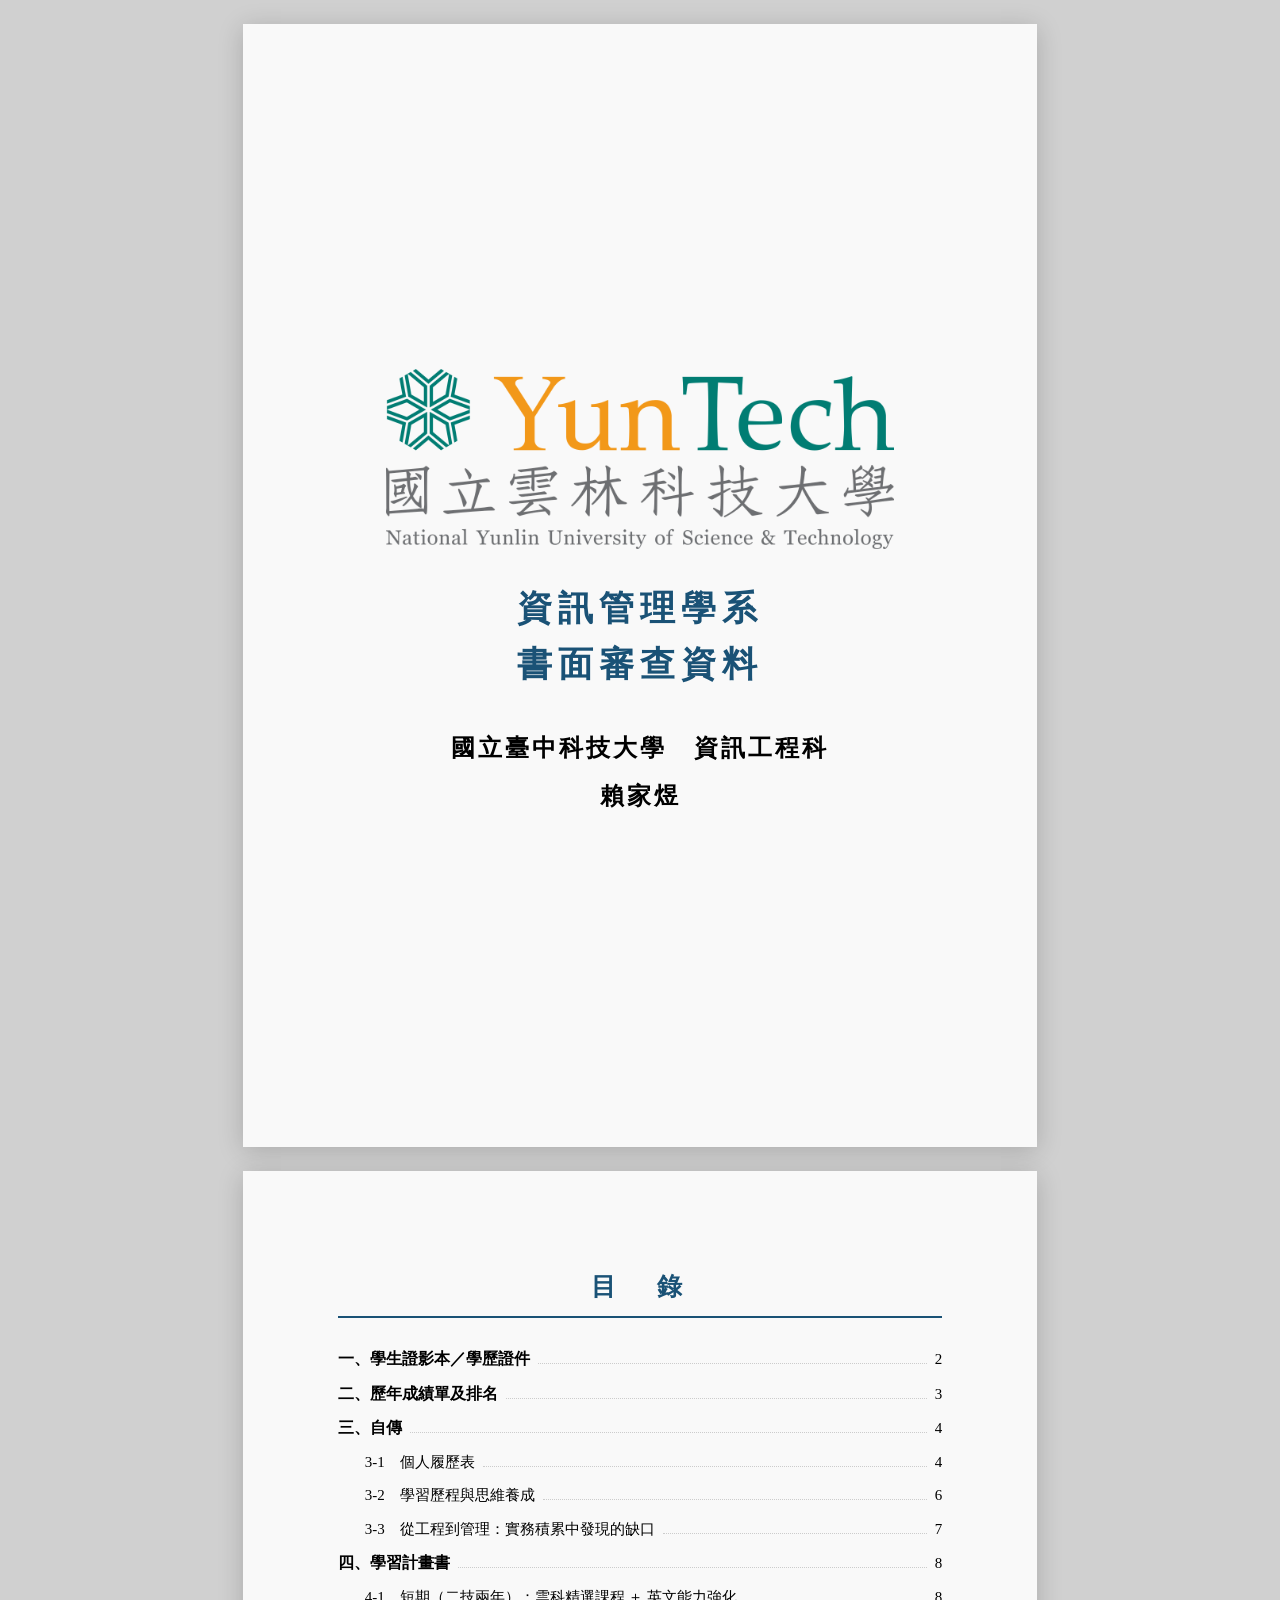
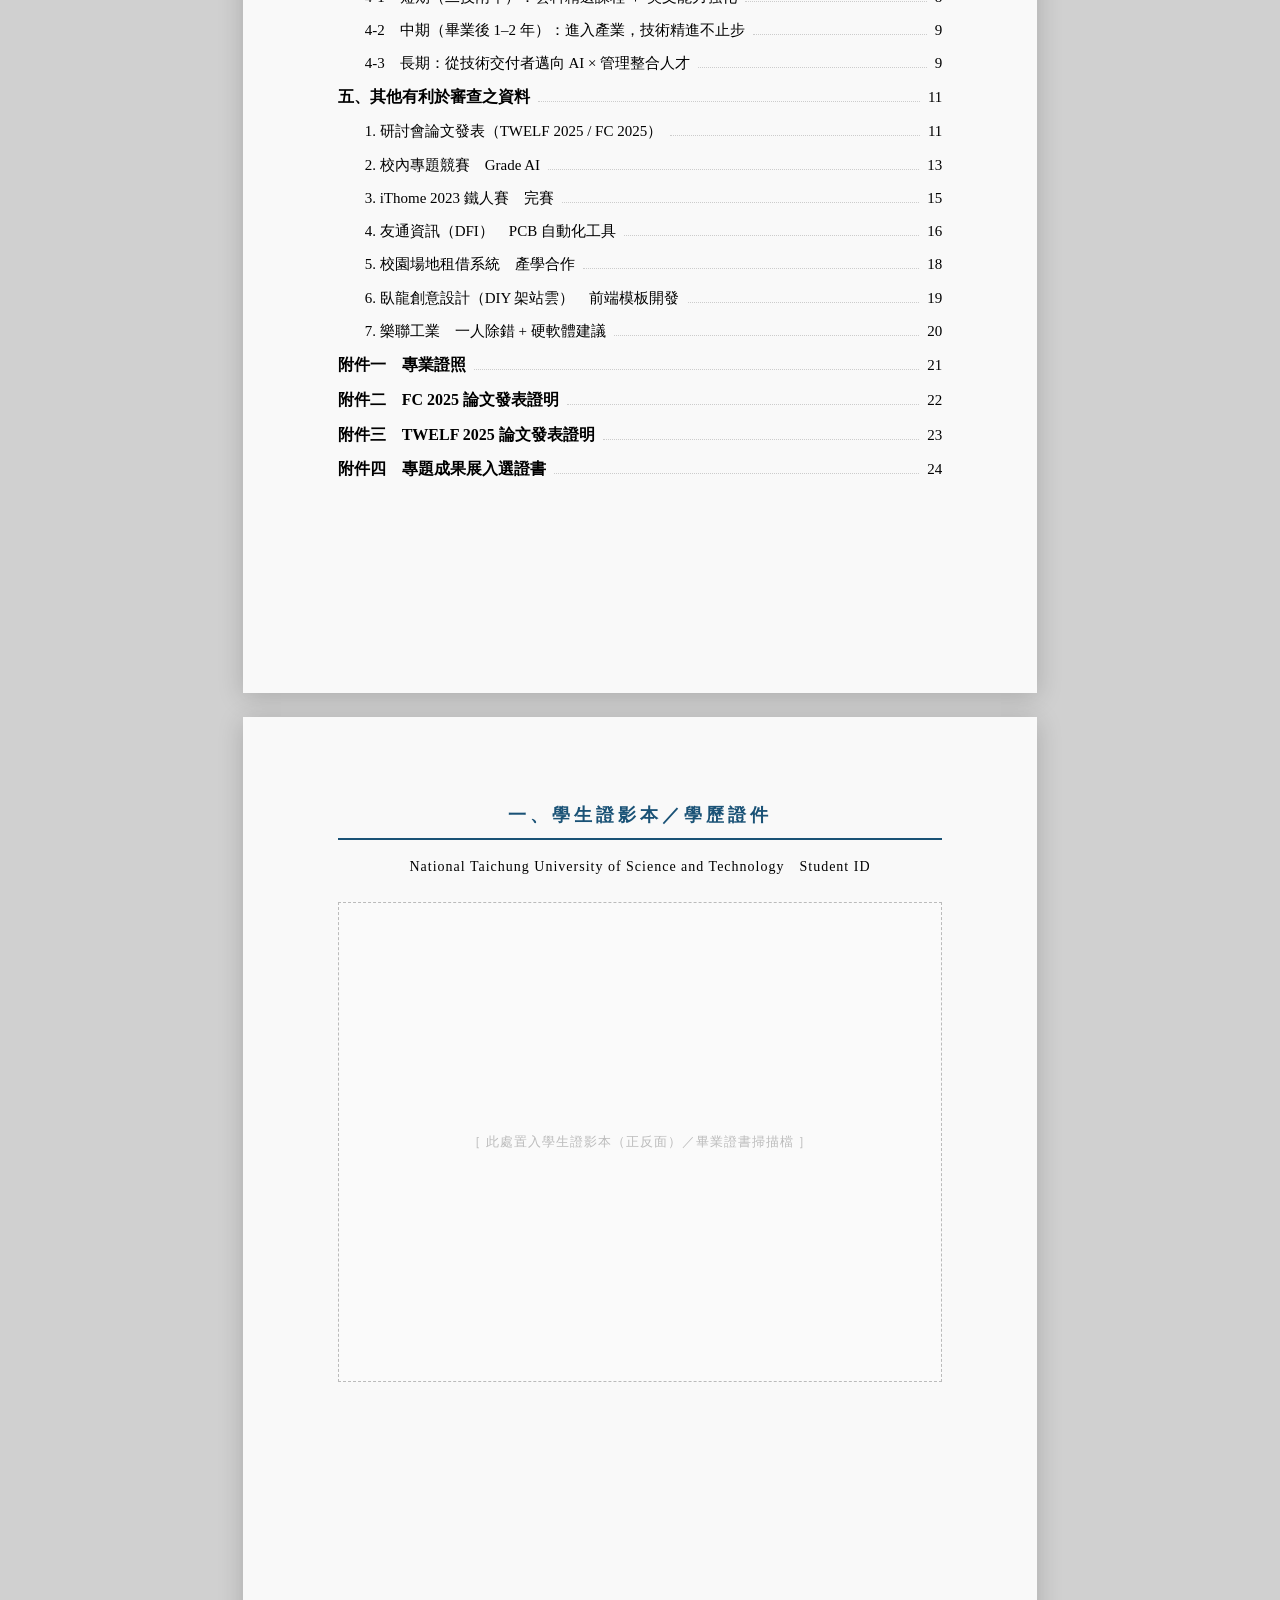
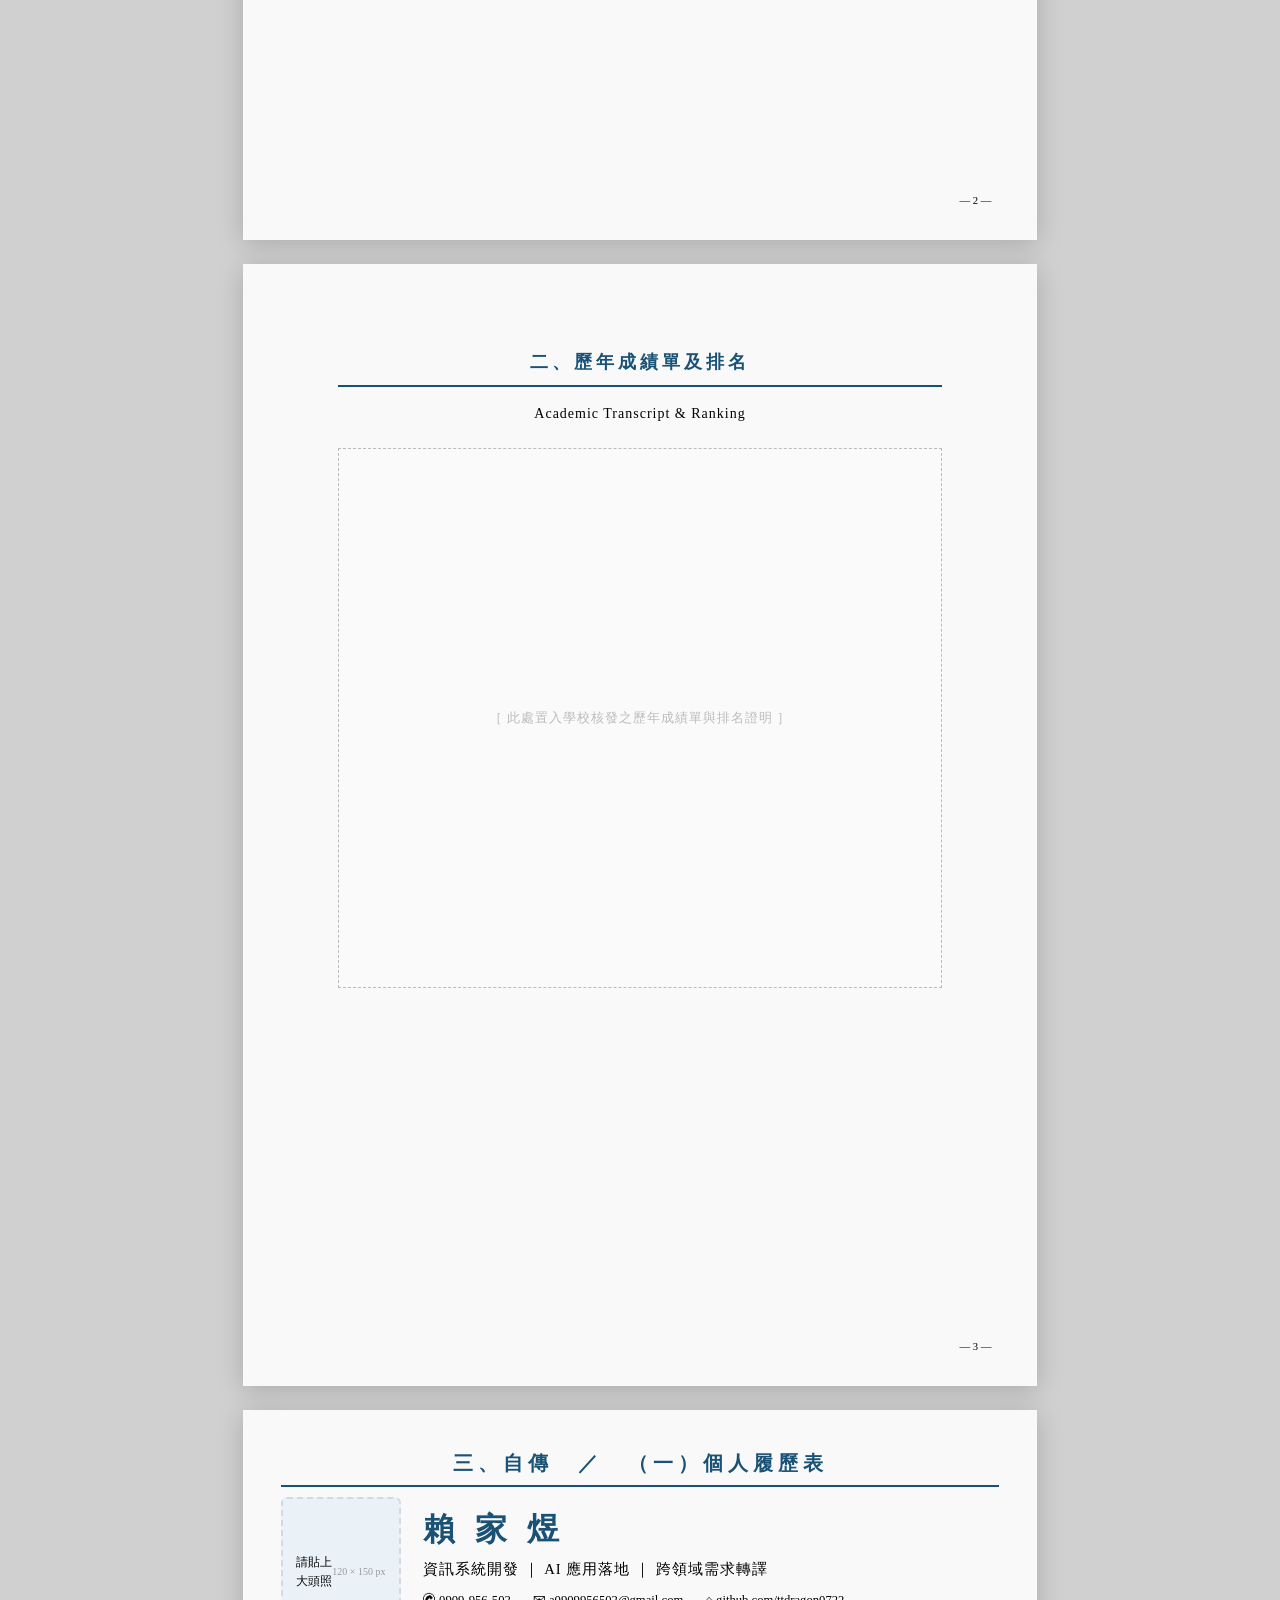
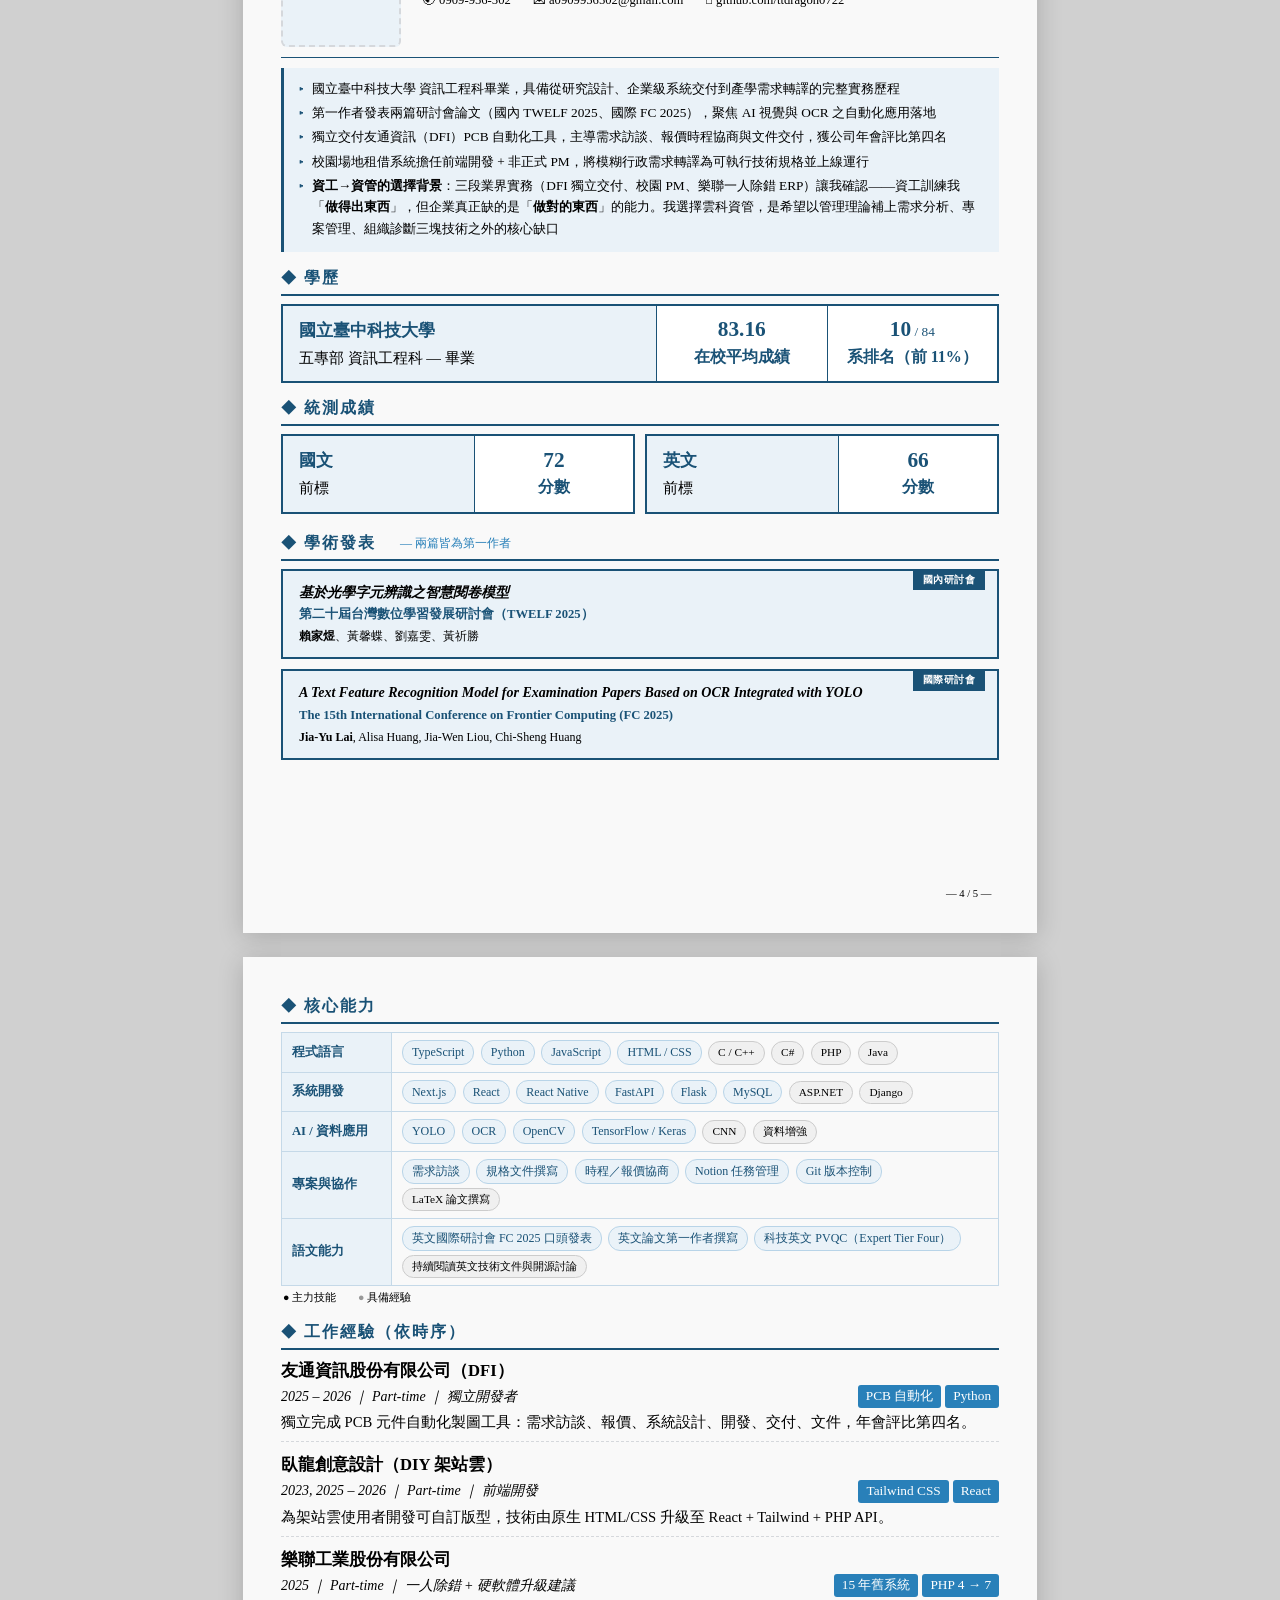
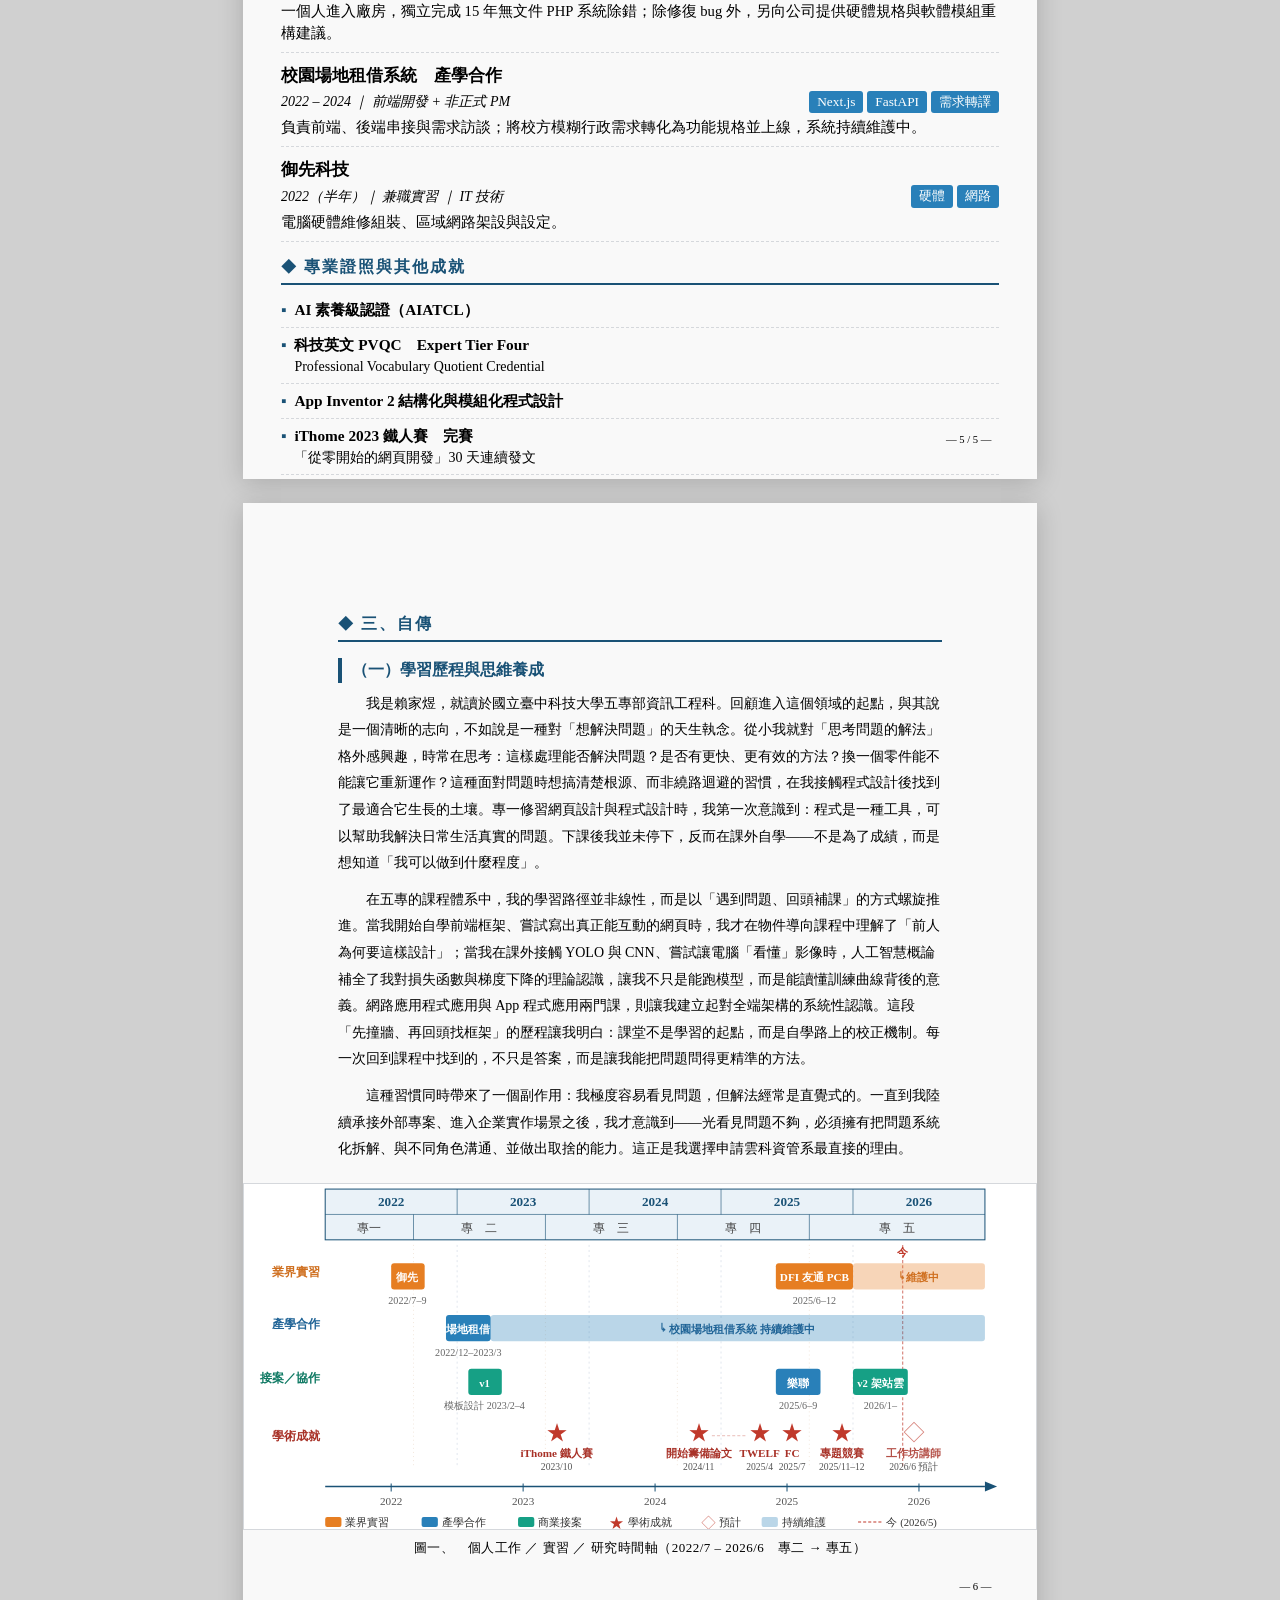
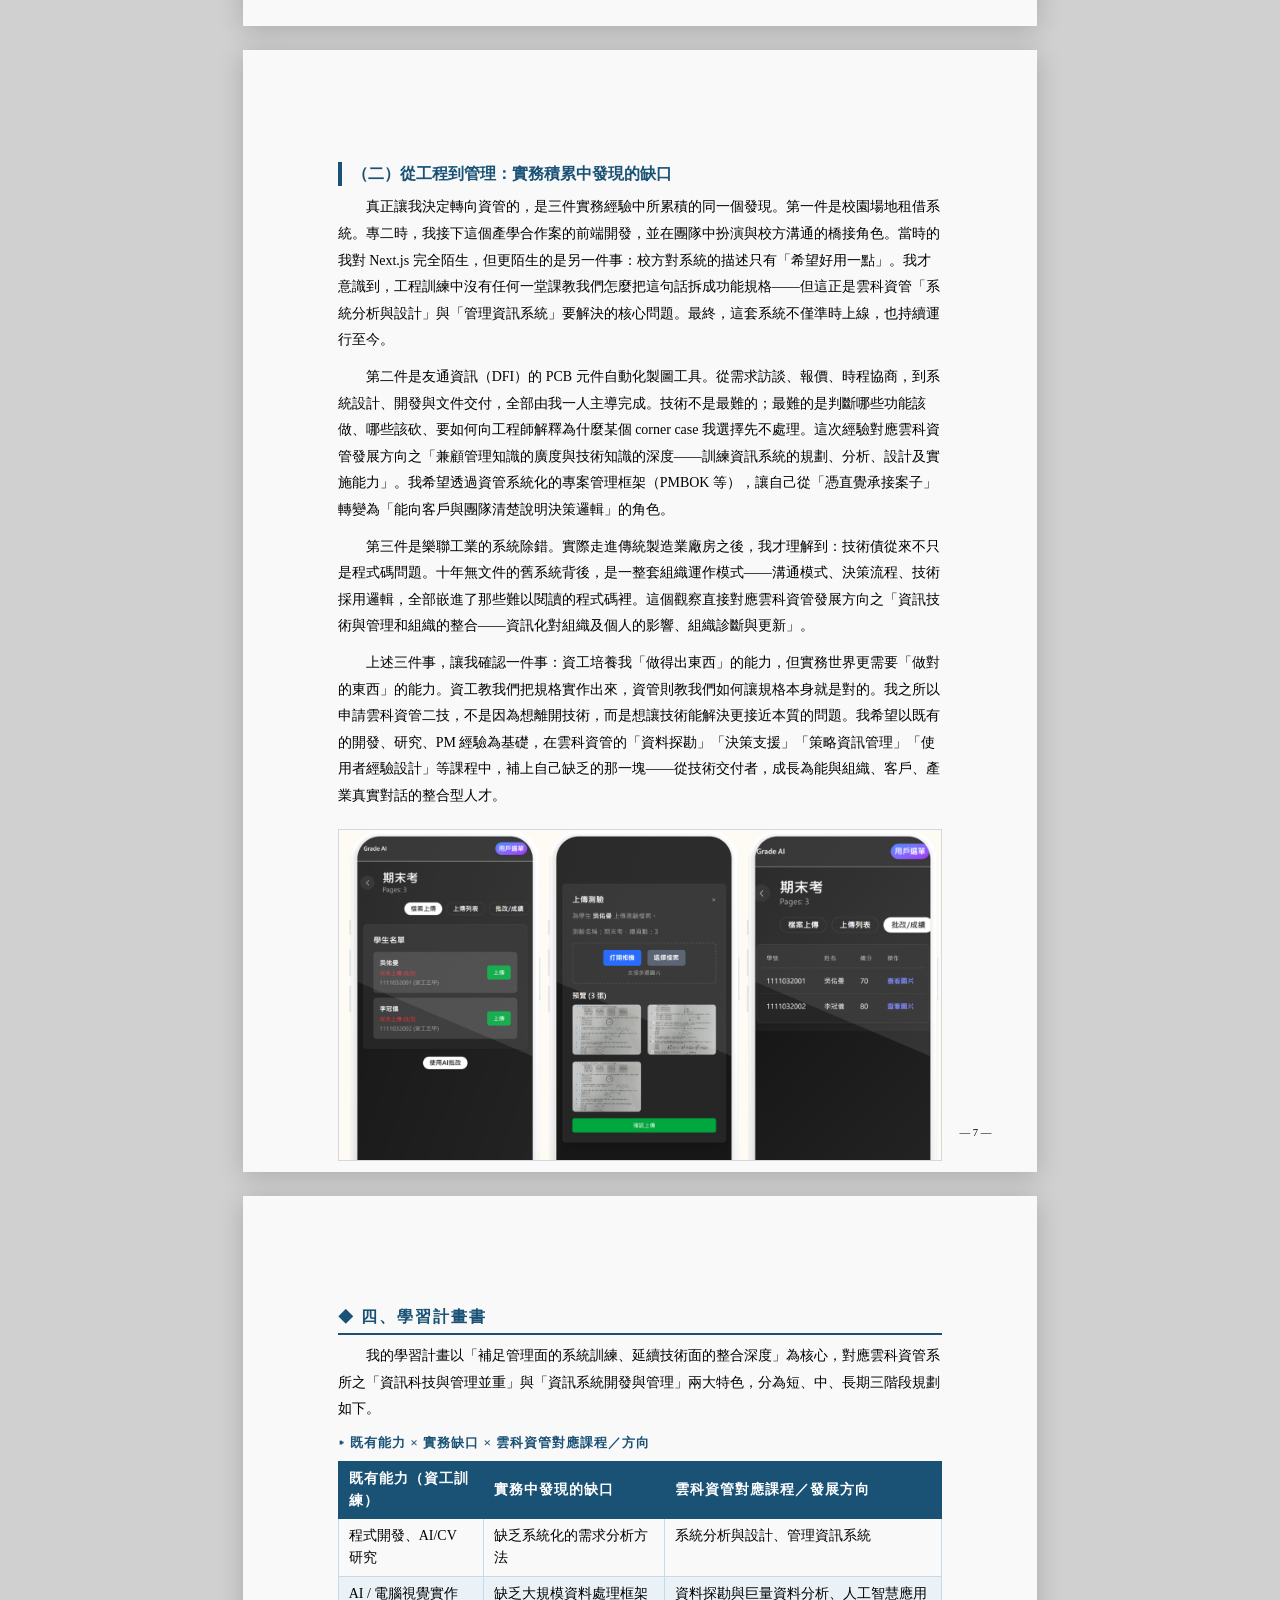
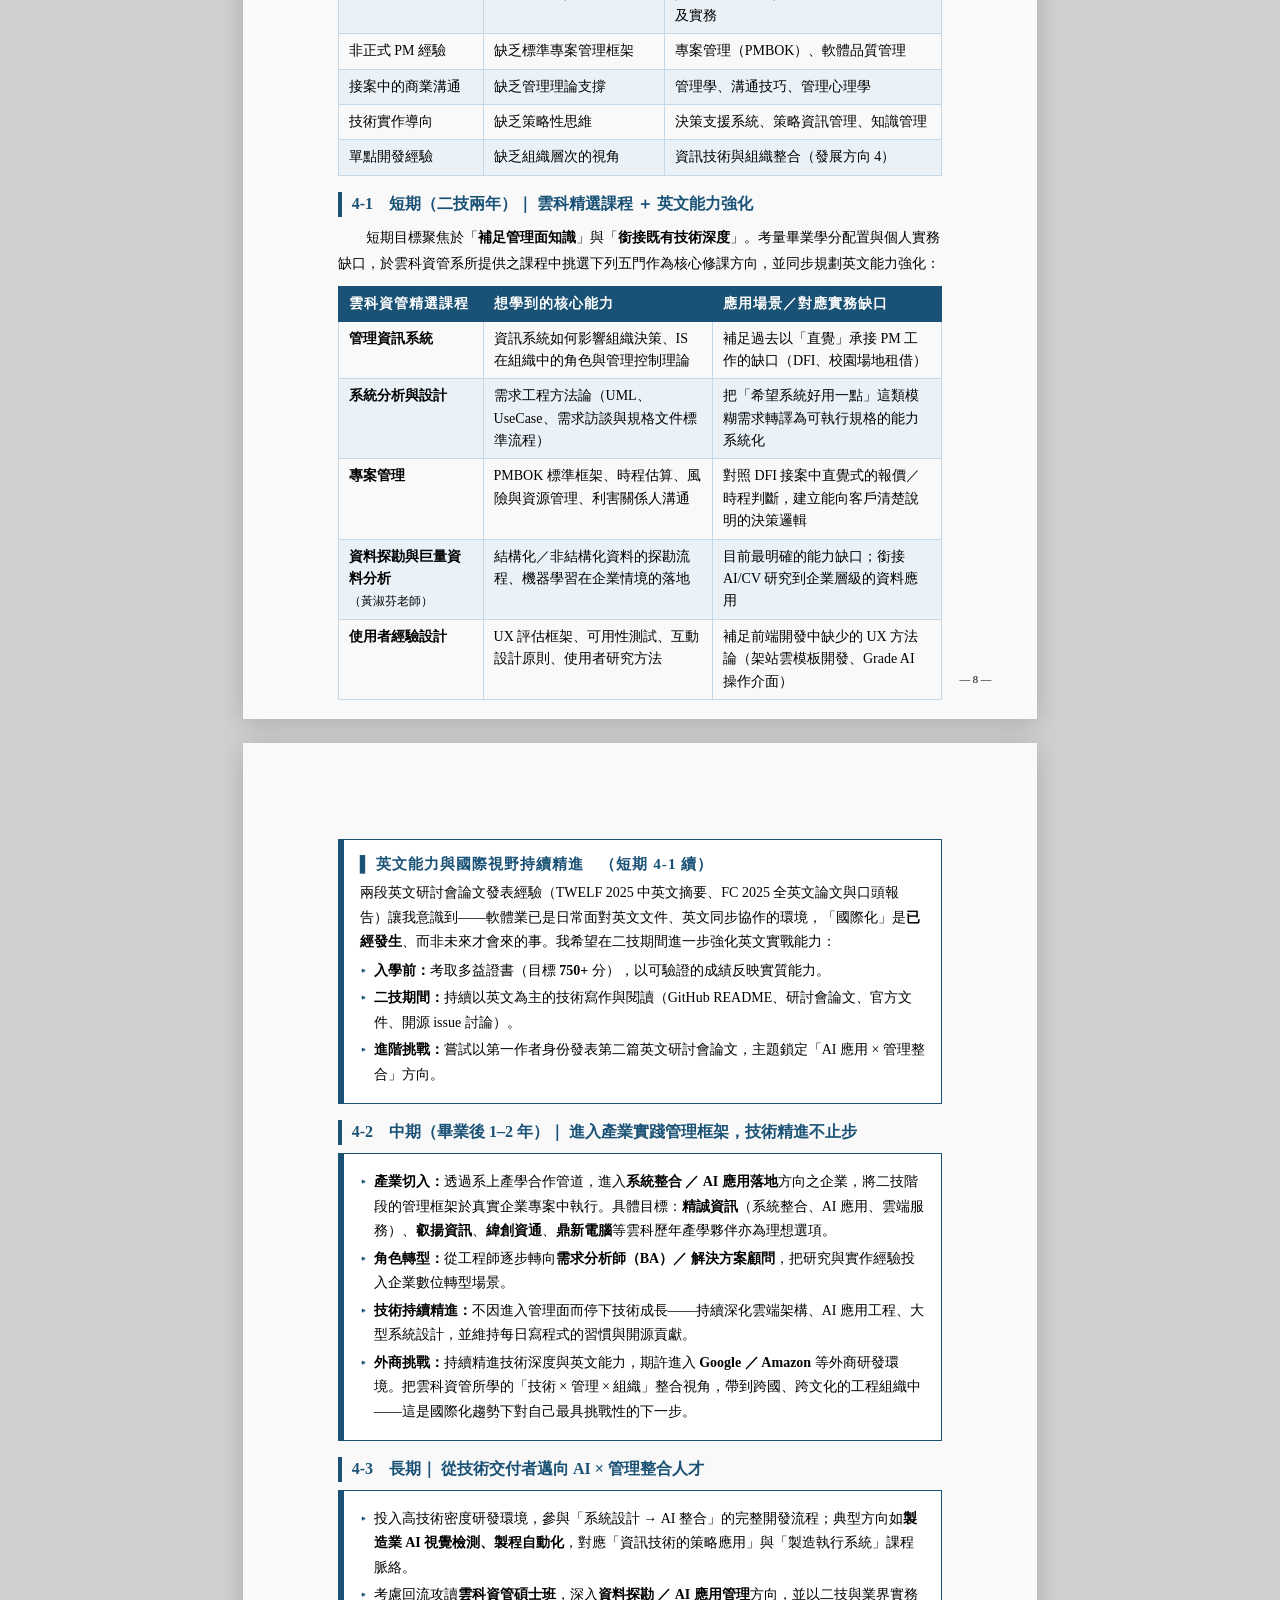
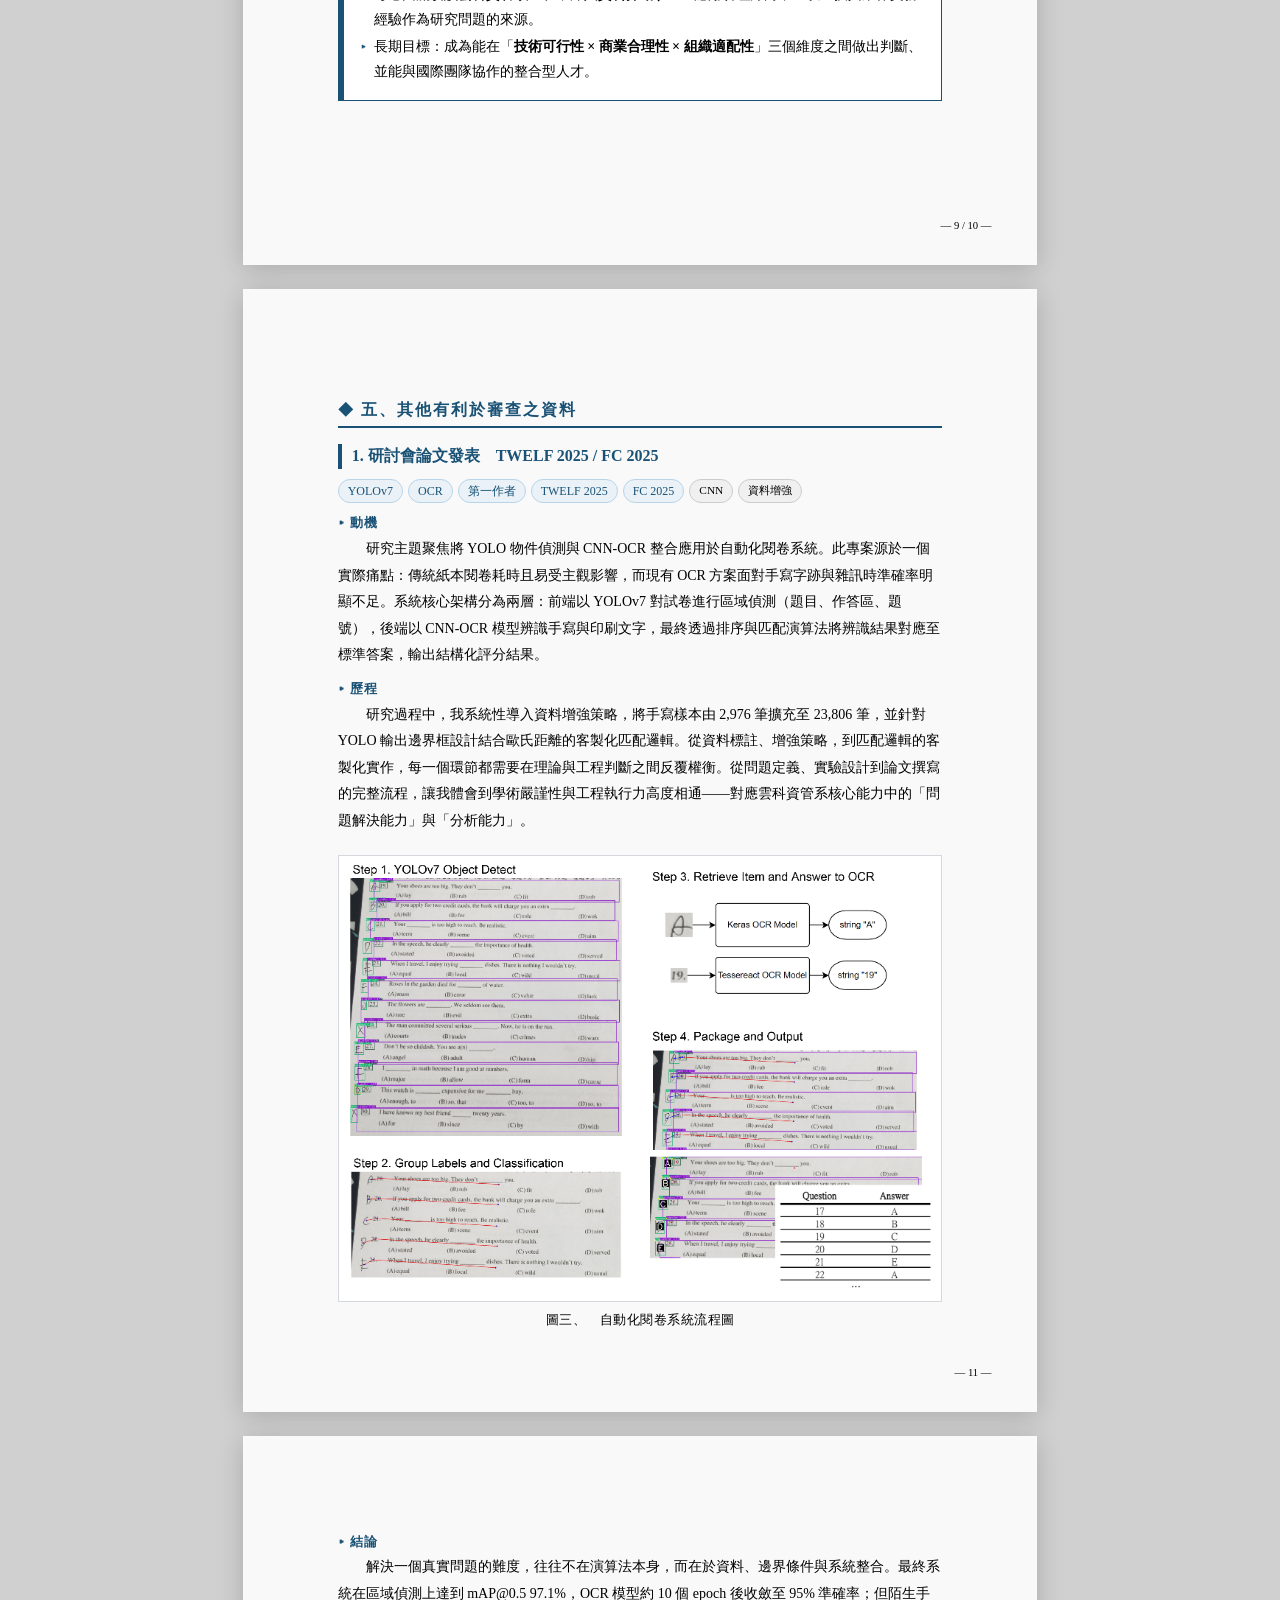
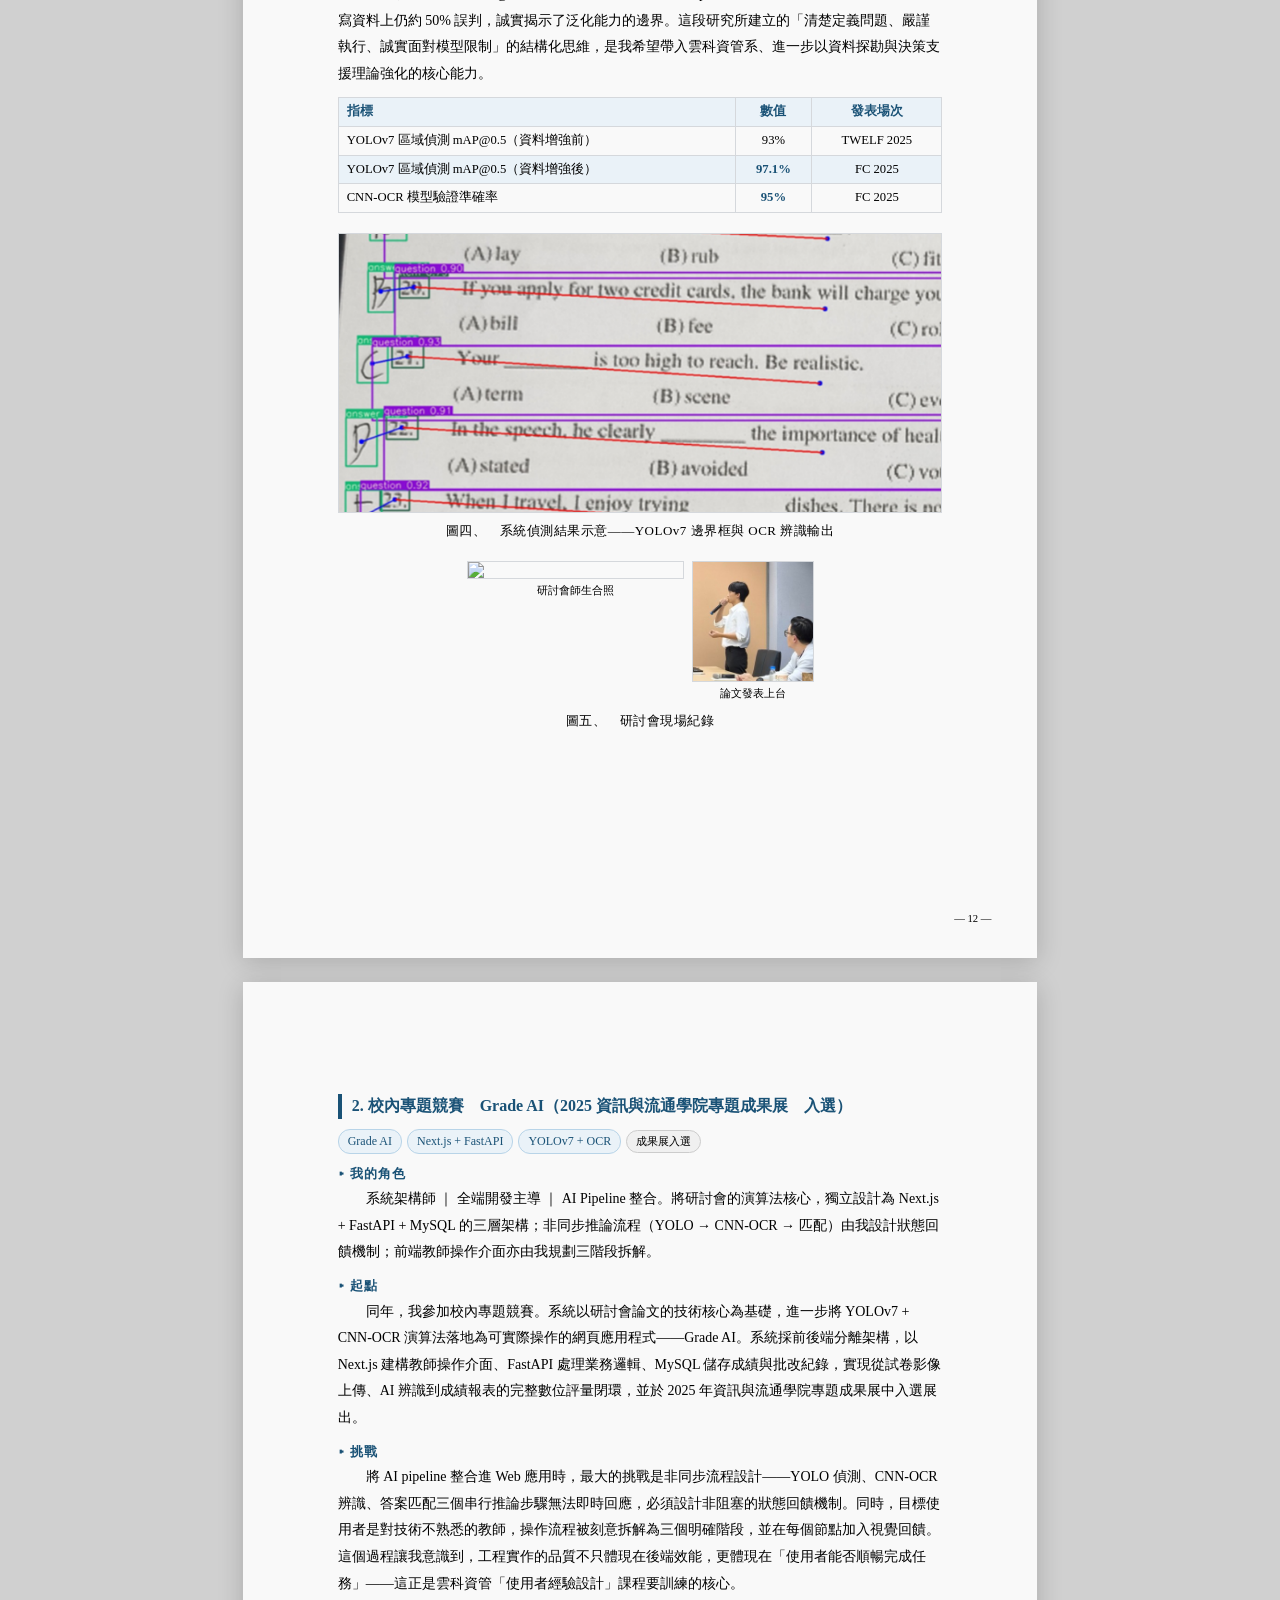
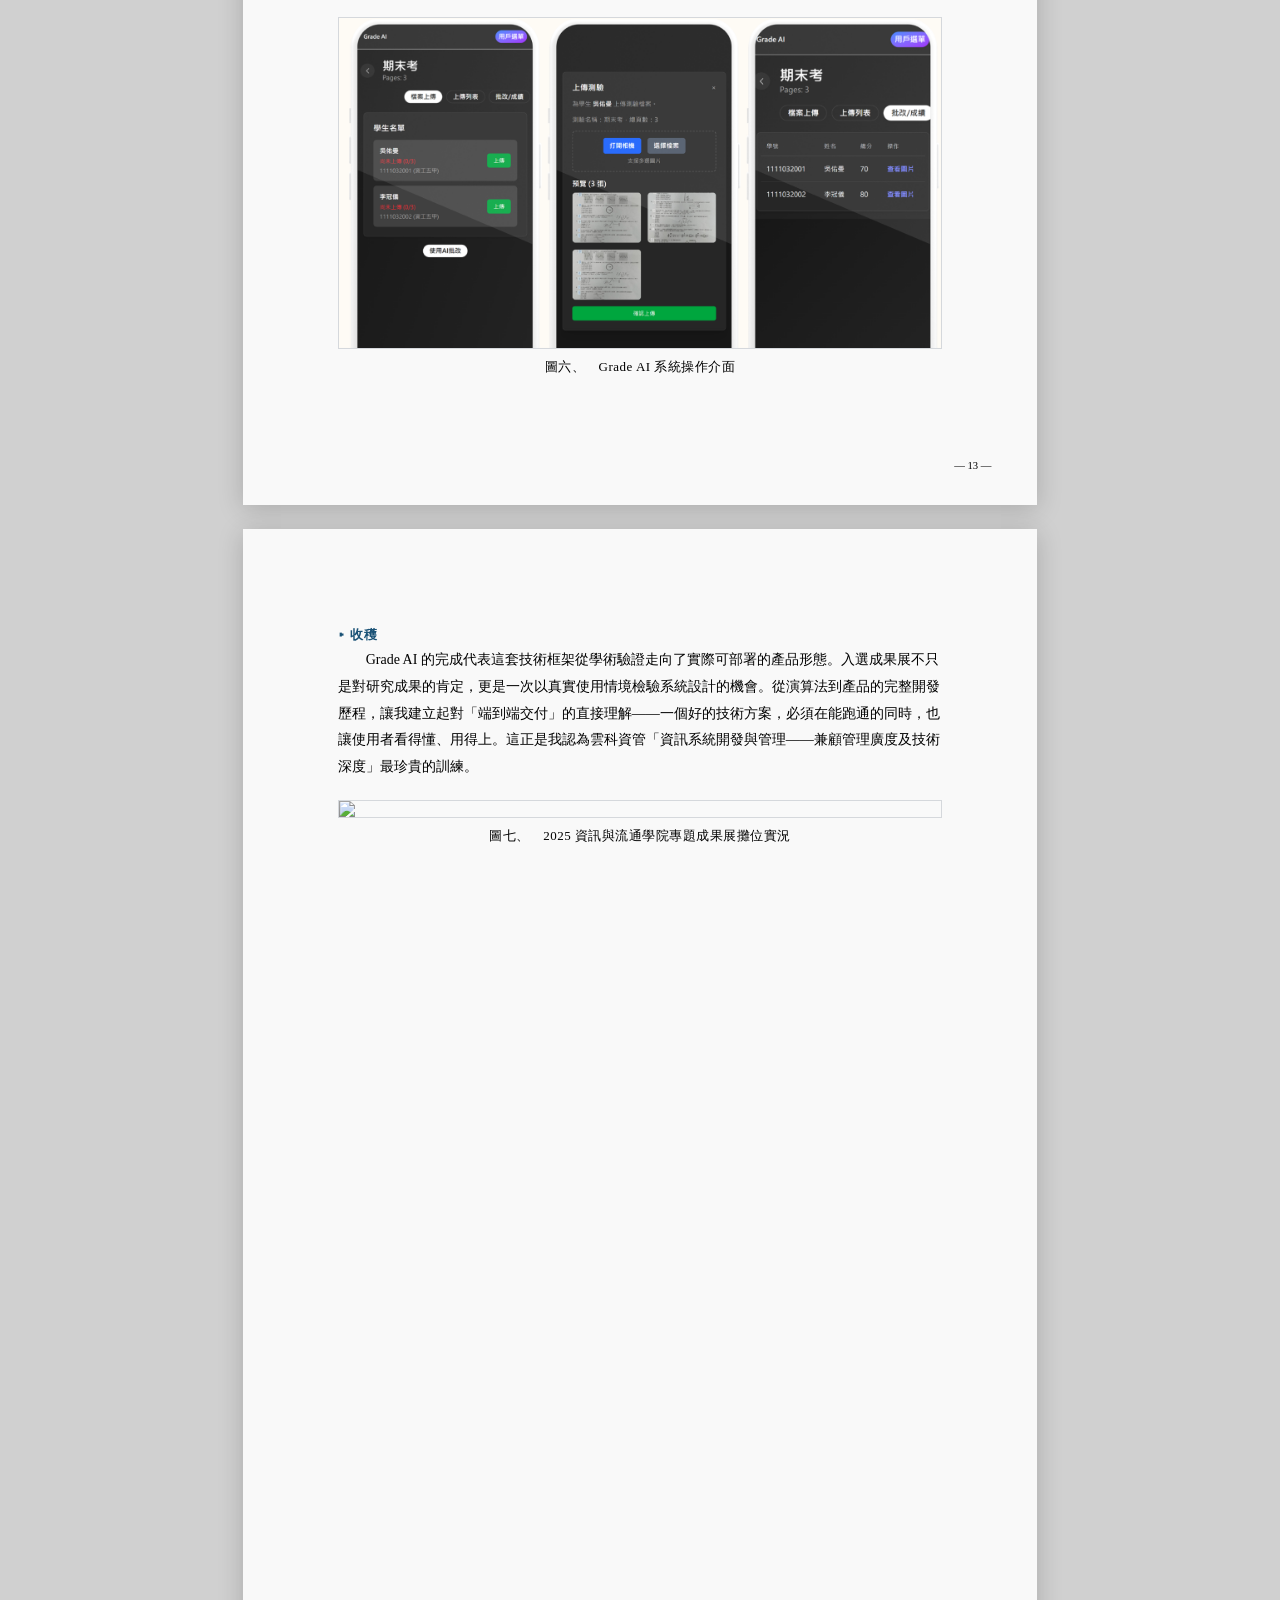
==== commit 4329db6c: "update" ====
--- a/雲科.html
+++ b/雲科.html
@@ -739,7 +739,7 @@
     <li class="toc-sub"><a href="#section-5d">4. 友通資訊（DFI）　PCB 自動化工具</a><span class="toc-dots"></span><span class="toc-page">16</span></li>
     <li class="toc-sub"><a href="#section-5e">5. 校園場地租借系統　產學合作</a><span class="toc-dots"></span><span class="toc-page">18</span></li>
     <li class="toc-sub"><a href="#section-5f">6. 臥龍創意設計（DIY 架站雲）　前端模板開發</a><span class="toc-dots"></span><span class="toc-page">19</span></li>
-    <li class="toc-sub"><a href="#section-5g">7. 樂聯工業　系統除錯協作</a><span class="toc-dots"></span><span class="toc-page">20</span></li>
+    <li class="toc-sub"><a href="#section-5g">7. 樂聯工業　一人除錯 + 硬軟體建議</a><span class="toc-dots"></span><span class="toc-page">20</span></li>
     <li><a href="#appendix-1">附件一　專業證照</a><span class="toc-dots"></span><span class="toc-page">21</span></li>
     <li><a href="#appendix-2">附件二　FC 2025 論文發表證明</a><span class="toc-dots"></span><span class="toc-page">22</span></li>
     <li><a href="#appendix-3">附件三　TWELF 2025 論文發表證明</a><span class="toc-dots"></span><span class="toc-page">23</span></li>
@@ -799,7 +799,7 @@
       <li>第一作者發表兩篇研討會論文（國內 TWELF 2025、國際 FC 2025），聚焦 AI 視覺與 OCR 之自動化應用落地</li>
       <li>獨立交付友通資訊（DFI）PCB 自動化工具，主導需求訪談、報價時程協商與文件交付，獲公司年會評比第四名</li>
       <li>校園場地租借系統擔任前端開發 + 非正式 PM，將模糊行政需求轉譯為可執行技術規格並上線運行</li>
-      <li>申請雲科資管二技目的：以系統化的管理理論補足「技術之外」的缺口，朝資訊技術與組織管理整合方向發展</li>
+      <li><b>資工→資管的選擇背景</b>：三段業界實務（DFI 獨立交付、校園 PM、樂聯一人除錯 ERP）讓我確認——資工訓練我「<b>做得出東西</b>」，但企業真正缺的是「<b>做對的東西</b>」的能力。我選擇雲科資管，是希望以管理理論補上需求分析、專案管理、組織診斷三塊技術之外的核心缺口</li>
     </ul>
   </div>
 
@@ -923,9 +923,10 @@
     <tr>
       <th>語文能力</th>
       <td>
-        <span class="chip">英文國際研討會發表</span>
+        <span class="chip">英文國際研討會 FC 2025 口頭發表</span>
+        <span class="chip">英文論文第一作者撰寫</span>
         <span class="chip">科技英文 PVQC（Expert Tier Four）</span>
-        <span class="chip secondary">TOEIC（成績已過期）</span>
+        <span class="chip secondary">持續閱讀英文技術文件與開源討論</span>
       </td>
     </tr>
   </table>
@@ -970,13 +971,13 @@
       <span class="exp-title">樂聯工業股份有限公司</span>
     </div>
     <div class="exp-info-row">
-      <span class="exp-meta-text">2025 ｜ Part-time ｜ 系統維護</span>
+      <span class="exp-meta-text">2025 ｜ Part-time ｜ 一人除錯 + 硬軟體升級建議</span>
       <span class="exp-tags">
-        <span class="project-type">PHP</span>
-        <span class="project-type">舊系統</span>
+        <span class="project-type">15 年舊系統</span>
+        <span class="project-type">PHP 4 → 7</span>
       </span>
     </div>
-    <div class="exp-desc">進入製造業廠房，處理逾十年無文件 PHP 系統的除錯、流程觀察與跨角色溝通協作。</div>
+    <div class="exp-desc">一個人進入廠房，獨立完成 15 年無文件 PHP 系統除錯；除修復 bug 外，另向公司提供硬體規格與軟體模組重構建議。</div>
   </div>
 
   <div class="exp-item">
@@ -1063,29 +1064,46 @@
          style="width:100%; height:auto; display:block; background:#fff; border:1px solid var(--border);"
          font-family="DFKai-SB, BiauKai, 'Times New Roman', serif">
 
-      <!-- 年份／專X 標頭區 -->
+      <!-- 年份／專X 標頭區（上半：日曆年份；下半：學年 9 月為界） -->
       <rect x="80" y="5" width="650" height="50" fill="#eaf2f8" stroke="#1a5276" stroke-width="1"/>
-      <line x1="210" y1="5" x2="210" y2="55" stroke="#1a5276" stroke-width="0.6"/>
-      <line x1="340" y1="5" x2="340" y2="55" stroke="#1a5276" stroke-width="0.6"/>
-      <line x1="470" y1="5" x2="470" y2="55" stroke="#1a5276" stroke-width="0.6"/>
-      <line x1="600" y1="5" x2="600" y2="55" stroke="#1a5276" stroke-width="0.6"/>
-
-      <text x="145" y="27" text-anchor="middle" font-size="16" font-weight="700" fill="#1a5276">2022</text>
-      <text x="145" y="46" text-anchor="middle" font-size="12" fill="#444">專　二</text>
-      <text x="275" y="27" text-anchor="middle" font-size="16" font-weight="700" fill="#1a5276">2023</text>
-      <text x="275" y="46" text-anchor="middle" font-size="12" fill="#444">專　三</text>
-      <text x="405" y="27" text-anchor="middle" font-size="16" font-weight="700" fill="#1a5276">2024</text>
-      <text x="405" y="46" text-anchor="middle" font-size="12" fill="#444">專三–四</text>
-      <text x="535" y="27" text-anchor="middle" font-size="16" font-weight="700" fill="#1a5276">2025</text>
-      <text x="535" y="46" text-anchor="middle" font-size="12" fill="#444">專　四</text>
-      <text x="665" y="27" text-anchor="middle" font-size="16" font-weight="700" fill="#1a5276">2026</text>
-      <text x="665" y="46" text-anchor="middle" font-size="12" fill="#444">專　五</text>
-
-      <!-- 年份分隔虛線 -->
+      <!-- 中間水平分隔線 -->
+      <line x1="80" y1="30" x2="730" y2="30" stroke="#1a5276" stroke-width="0.6"/>
+      <!-- 上半：日曆年份分隔 -->
+      <line x1="210" y1="5" x2="210" y2="30" stroke="#1a5276" stroke-width="0.6"/>
+      <line x1="340" y1="5" x2="340" y2="30" stroke="#1a5276" stroke-width="0.6"/>
+      <line x1="470" y1="5" x2="470" y2="30" stroke="#1a5276" stroke-width="0.6"/>
+      <line x1="600" y1="5" x2="600" y2="30" stroke="#1a5276" stroke-width="0.6"/>
+      <!-- 下半：學年（9 月）分隔 -->
+      <line x1="167" y1="30" x2="167" y2="55" stroke="#1a5276" stroke-width="0.6"/>
+      <line x1="297" y1="30" x2="297" y2="55" stroke="#1a5276" stroke-width="0.6"/>
+      <line x1="427" y1="30" x2="427" y2="55" stroke="#1a5276" stroke-width="0.6"/>
+      <line x1="557" y1="30" x2="557" y2="55" stroke="#1a5276" stroke-width="0.6"/>
+
+      <!-- 日曆年份 -->
+      <text x="145" y="22" text-anchor="middle" font-size="13" font-weight="700" fill="#1a5276">2022</text>
+      <text x="275" y="22" text-anchor="middle" font-size="13" font-weight="700" fill="#1a5276">2023</text>
+      <text x="405" y="22" text-anchor="middle" font-size="13" font-weight="700" fill="#1a5276">2024</text>
+      <text x="535" y="22" text-anchor="middle" font-size="13" font-weight="700" fill="#1a5276">2025</text>
+      <text x="665" y="22" text-anchor="middle" font-size="13" font-weight="700" fill="#1a5276">2026</text>
+
+      <!-- 學年（依 9 月為界）-->
+      <text x="123" y="47" text-anchor="middle" font-size="11.5" fill="#444">專一</text>
+      <text x="232" y="47" text-anchor="middle" font-size="11.5" fill="#444">專　二</text>
+      <text x="362" y="47" text-anchor="middle" font-size="11.5" fill="#444">專　三</text>
+      <text x="492" y="47" text-anchor="middle" font-size="11.5" fill="#444">專　四</text>
+      <text x="643" y="47" text-anchor="middle" font-size="11.5" fill="#444">專　五</text>
+
+      <!-- 年份分隔虛線（日曆年） -->
       <line x1="210" y1="60" x2="210" y2="280" stroke="#cfd8e3" stroke-width="0.6" stroke-dasharray="2,3"/>
       <line x1="340" y1="60" x2="340" y2="280" stroke="#cfd8e3" stroke-width="0.6" stroke-dasharray="2,3"/>
       <line x1="470" y1="60" x2="470" y2="280" stroke="#cfd8e3" stroke-width="0.6" stroke-dasharray="2,3"/>
       <line x1="600" y1="60" x2="600" y2="280" stroke="#cfd8e3" stroke-width="0.6" stroke-dasharray="2,3"/>
+
+      <!-- 學年分隔虛線（9 月，較淺色標示「學年轉換點」）-->
+      <line x1="167" y1="60" x2="167" y2="280" stroke="#e0c4a8" stroke-width="0.5" stroke-dasharray="1,3" opacity="0.7"/>
+      <line x1="297" y1="60" x2="297" y2="280" stroke="#e0c4a8" stroke-width="0.5" stroke-dasharray="1,3" opacity="0.7"/>
+      <line x1="427" y1="60" x2="427" y2="280" stroke="#e0c4a8" stroke-width="0.5" stroke-dasharray="1,3" opacity="0.7"/>
+      <line x1="557" y1="60" x2="557" y2="280" stroke="#e0c4a8" stroke-width="0.5" stroke-dasharray="1,3" opacity="0.7"/>
 
       <!-- 「今」標記（2026/5 ≈ x=649）-->
       <line x1="649" y1="60" x2="649" y2="280" stroke="#c0392b" stroke-width="1" stroke-dasharray="3,2" opacity="0.7"/>
@@ -1339,11 +1357,11 @@
   <div class="plan-card" style="margin-top:0;">
     <div class="plan-card-title">▌ 英文能力與國際視野持續精進　（短期 4-1 續）</div>
     <div class="plan-card-body">
-      <p style="margin-bottom:4px;">專三時考過多益 <b>595 分</b>，但證書已過期。經過近兩年程式協作、英文論文撰寫與國際研討會發表的洗禮，反而讓我更清楚地意識到——軟體業已是日常面對英文文件、英文同步協作與英文技術社群的環境，「國際化」是<b>已經發生</b>、而非未來才會來的事。我認為自己的英文能力不能止步於 2023 年那張過期證書，必須繼續鑽研，才能應對國際化的趨勢。</p>
+      <p style="margin-bottom:4px;">兩段英文研討會論文發表經驗（TWELF 2025 中英文摘要、FC 2025 全英文論文與口頭報告）讓我意識到——軟體業已是日常面對英文文件、英文同步協作的環境，「國際化」是<b>已經發生</b>、而非未來才會來的事。我希望在二技期間進一步強化英文實戰能力：</p>
       <ul>
-        <li>在校期間重新考取多益（目標 <b>750+</b> 分）以更新證書並反映實質能力。</li>
-        <li>持續維持以英文為主的技術寫作與閱讀習慣（GitHub README、研討會論文、官方文件、開源 issue 討論）。</li>
-        <li>嘗試以第一作者身份發表第二篇英文研討會論文，主題鎖定「AI 應用 × 管理整合」方向。</li>
+        <li><b>入學前：</b>考取多益證書（目標 <b>750+</b> 分），以可驗證的成績反映實質能力。</li>
+        <li><b>二技期間：</b>持續以英文為主的技術寫作與閱讀（GitHub README、研討會論文、官方文件、開源 issue 討論）。</li>
+        <li><b>進階挑戰：</b>嘗試以第一作者身份發表第二篇英文研討會論文，主題鎖定「AI 應用 × 管理整合」方向。</li>
       </ul>
     </div>
   </div>
@@ -1393,11 +1411,12 @@
   </div>
 
   <div class="bio-content">
+
     <div class="sub-label">▸ 動機</div>
-    <p>在校期間，我以第一作者身份參與兩篇研討會論文發表，研究主題聚焦將 YOLO 物件偵測與 CNN-OCR 整合應用於自動化閱卷系統。此專案源於一個實際痛點：傳統紙本閱卷耗時且易受主觀影響，而現有 OCR 方案面對手寫字跡與雜訊時準確率明顯不足。系統核心架構分為兩層：前端以 YOLOv7 對試卷進行區域偵測（題目、作答區、題號），後端以 CNN-OCR 模型辨識手寫與印刷文字，最終透過排序與匹配演算法將辨識結果對應至標準答案，輸出結構化評分結果。</p>
+    <p>研究主題聚焦將 YOLO 物件偵測與 CNN-OCR 整合應用於自動化閱卷系統。此專案源於一個實際痛點：傳統紙本閱卷耗時且易受主觀影響，而現有 OCR 方案面對手寫字跡與雜訊時準確率明顯不足。系統核心架構分為兩層：前端以 YOLOv7 對試卷進行區域偵測（題目、作答區、題號），後端以 CNN-OCR 模型辨識手寫與印刷文字，最終透過排序與匹配演算法將辨識結果對應至標準答案，輸出結構化評分結果。</p>
 
     <div class="sub-label">▸ 歷程</div>
-    <p>研究過程中，我們系統性導入資料增強策略，將手寫樣本由 2,976 筆擴充至 23,806 筆，並針對 YOLO 輸出邊界框設計結合歐氏距離的客製化匹配邏輯，解決答題區域與標準答案的對應問題。從資料標註、增強策略，到匹配邏輯的客製化實作，每一個環節都需要在理論與工程判斷之間反覆權衡。從問題定義、實驗設計到論文撰寫的完整流程，讓我體會到學術嚴謹性與工程執行力高度相通——對應雲科資管系核心能力中的「問題解決能力」與「分析能力」。</p>
+    <p>研究過程中，我系統性導入資料增強策略，將手寫樣本由 2,976 筆擴充至 23,806 筆，並針對 YOLO 輸出邊界框設計結合歐氏距離的客製化匹配邏輯。從資料標註、增強策略，到匹配邏輯的客製化實作，每一個環節都需要在理論與工程判斷之間反覆權衡。從問題定義、實驗設計到論文撰寫的完整流程，讓我體會到學術嚴謹性與工程執行力高度相通——對應雲科資管系核心能力中的「問題解決能力」與「分析能力」。</p>
   </div>
 
   <div class="figure-block">
@@ -1412,6 +1431,7 @@
 <div class="page page-break page-doc">
 
   <div class="bio-content">
+    
     <div class="sub-label">▸ 結論</div>
     <p>解決一個真實問題的難度，往往不在演算法本身，而在於資料、邊界條件與系統整合。最終系統在區域偵測上達到 mAP@0.5 97.1%，OCR 模型約 10 個 epoch 後收斂至 95% 準確率；但陌生手寫資料上仍約 50% 誤判，誠實揭示了泛化能力的邊界。這段研究所建立的「清楚定義問題、嚴謹執行、誠實面對模型限制」的結構化思維，是我希望帶入雲科資管系、進一步以資料探勘與決策支援理論強化的核心能力。</p>
   </div>
@@ -1477,6 +1497,9 @@
   </div>
 
   <div class="bio-content">
+    <div class="sub-label">▸ 我的角色</div>
+    <p>系統架構師 ｜ 全端開發主導 ｜ AI Pipeline 整合。將研討會的演算法核心，獨立設計為 Next.js + FastAPI + MySQL 的三層架構；非同步推論流程（YOLO → CNN-OCR → 匹配）由我設計狀態回饋機制；前端教師操作介面亦由我規劃三階段拆解。</p>
+
     <div class="sub-label">▸ 起點</div>
     <p>同年，我參加校內專題競賽。系統以研討會論文的技術核心為基礎，進一步將 YOLOv7 + CNN-OCR 演算法落地為可實際操作的網頁應用程式——Grade AI。系統採前後端分離架構，以 Next.js 建構教師操作介面、FastAPI 處理業務邏輯、MySQL 儲存成績與批改紀錄，實現從試卷影像上傳、AI 辨識到成績報表的完整數位評量閉環，並於 2025 年資訊與流通學院專題成果展中入選展出。</p>
 
@@ -1569,12 +1592,15 @@
       <div style="font-size:8pt; color:var(--text-muted); text-align:center;">DFI 年會專案評比肯定</div>
     </div>
 
+    <div class="sub-label">▸ 我的角色</div>
+    <p>主導開發 ｜ 需求訪談 ｜ 系統架構設計 ｜ <b>系統文件撰寫主導</b>。從演算法原理說明、API 介面文件到操作手冊，完整建立可供後續工程師接手維護的技術知識庫。</p>
+
     <div class="sub-label">▸ 承接</div>
-    <p>2025 至 2026 年間，我獨立承接友通資訊（DFI）的 PCB 元件自動化製圖工具開發案。這是我第一次完整經歷企業級專案的全生命週期——從與工程師需求訪談、制定功能規格、進行系統設計，到程式開發、測試驗收、文件交付，每個環節都由我一人主導執行。</p>
+    <p>2025 至 2026 年間，我主導承接友通資訊（DFI）的 PCB 元件自動化製圖工具開發案。從需求訪談、報價、時程協商、系統設計、卷積文字密度演算法設計、Python 實作，到<b>主導系統文件的撰寫與交付</b>——所有核心技術決策由我負責，並與公司內部工程師、產品端進行多次需求對齊與驗收溝通，確保技術產出符合實際生產線需求。</p>
 
     <div class="sub-label">▸ 歷程：技術與管理並行</div>
-    <p>技術核心是自訂的影像處理管線。在修習信號與系統課程時，我深入理解卷積（Convolution）運算的物理意義——對訊號局部特徵的加權疊加。我將此概念遷移至文字影像分析，設計「卷積文字密度演算法」：以一維卷積核掃描行列方向像素值、計算局部密度分布，自動推算切割座標。值得一提的是，這正是 CNN 最底層的核心計算，也讓我對深度學習建立了更直接的理解連結。</p>
-    <p>商業面則涉及<b>報價、時程協商、需求釐清與交付確認</b>——這些是工程訓練中沒有教的內容。我花了大量時間學習如何把技術不確定性翻譯成客戶聽得懂的語言、如何在「客戶想要的」與「實作成本」之間找到平衡點。這次經驗讓我清楚意識到：未來如果要繼續承接更複雜的企業專案，必須要有系統化的<b>專案管理 ／ 軟體品質管理 ／ 管理資訊系統</b>訓練，這正是我選擇雲科資管的關鍵理由。</p>
+    <p>技術核心是自訂的影像處理管線。在修習信號與系統課程時，我深入理解卷積（Convolution）運算的物理意義——對訊號局部特徵的加權疊加。我將此概念遷移至文字影像分析，設計「卷積文字密度演算法」：以一維卷積核掃描行列方向像素值、計算局部密度分布，自動推算切割座標。這正是 CNN 最底層的核心計算，也讓我對深度學習建立了更直接的理解連結。</p>
+    <p>商業面則涉及<b>報價、時程協商、需求釐清與交付確認</b>，並同步建立<b>完整的系統技術文件</b>——這些是工程訓練中沒有教的內容。它讓我清楚意識到：未來如果要繼續承接更複雜的企業專案，必須要有系統化的<b>專案管理 ／ 軟體品質管理 ／ 知識管理</b>訓練，這正是我選擇雲科資管的關鍵理由。</p>
 
     <div style="clear:both;"></div>
   </div>
@@ -1591,8 +1617,11 @@
 <div class="page page-break page-doc">
 
   <div class="bio-content">
+    <div class="sub-label">▸ 架構決策思維</div>
+    <p>選擇「<b>卷積文字密度演算法</b>」而非深度學習切割模型的理由：（1）<b>資料限制</b>——PCB 元件圖數量有限，深度學習易過擬合；（2）<b>可解釋性</b>——傳產客戶需要的是「為什麼這樣切」的明確邏輯；（3）<b>部署成本</b>——客戶端不必裝 GPU 或重型框架；（4）<b>可調參數</b>——卷積核大小可由工程師根據新元件樣式直接微調。這次選型驗證了「<b>最先進的方案不等於最適合的方案</b>」——這正是我希望在雲科資管「管理資訊系統」與「系統分析與設計」中進一步系統化的判斷力。</p>
+
     <div class="sub-label">▸ 收穫</div>
-    <p>工具正式交付後，將工程師原本數小時的手動作業縮短至數秒，並獲得公司年會專案評比第四名。獨立交付意味著必須同時承擔技術決策與對外溝通的雙重責任，也讓我確認自己具備在資源有限環境下獨立解決問題的能力。但這次經驗最深的體會是：<b>專案成功與否，技術佔比不到一半</b>。剩下的，是需求分析、規格管理、與不同角色溝通的能力——而這些，正是雲科資管系著重訓練的核心能力。</p>
+    <p>工具正式交付後，將工程師原本數小時的手動作業縮短至數秒，並獲得公司年會專案評比第四名肯定。我在此專案中除主導開發外，<b>另一項關鍵貢獻是系統文件的撰寫與交付</b>——涵蓋演算法原理、API 介面、操作手冊等完整文件，確保後續工程師可順利接手維護。這段經驗讓我深刻理解：<b>程式碼本身不是交付物，可被組織持續使用的系統知識才是</b>——這正是雲科資管「軟體品質管理」「知識管理」的訓練核心。</p>
 
     <div style="clear:both;"></div>
   </div>
@@ -1709,24 +1738,28 @@
 <!-- ==================== 樂聯工業 ==================== -->
 <div class="page page-break page-doc" id="section-5g">
 
-  <div class="bio-sub-title">7. 樂聯工業　系統除錯協作　（強調：理解企業流程、技術債管理）</div>
+  <div class="bio-sub-title">7. 樂聯工業　一人除錯 15 年舊系統 + 硬軟體建議</div>
   <div class="section-keywords">
-    <span class="chip">PHP</span>
-    <span class="chip">舊系統除錯</span>
-    <span class="chip">問題定位</span>
-    <span class="chip secondary">廠房現場</span>
+    <span class="chip">一人除錯</span>
+    <span class="chip">15 年舊系統</span>
+    <span class="chip">硬體升級建議</span>
+    <span class="chip">軟體重構建議</span>
+    <span class="chip secondary">PHP 4 → 7</span>
     <span class="chip secondary">Notion 任務追蹤</span>
   </div>
 
   <div class="bio-content">
-    <div class="sub-label">▸ 踏入現場：見到組織運作差異</div>
-    <p>2025 年，我受邀協助樂聯工業除錯內部系統。與以往接案不同，這次實際前往廠房，參與作業員會議並與工程師跨角色溝通，從兩端視角同步掌握問題全貌——這是我第一次近距離見識傳統製造業的日常運作。</p>
-
-    <div class="sub-label">▸ 深入舊系統：技術債背後的組織邏輯</div>
-    <p>系統為逾十年的舊有 PHP 程式碼庫，無文件、無原始開發者。我必須直接閱讀程式碼還原邏輯後再定位問題。這段經驗讓我意識到：<b>技術債不只是程式碼問題，更是一整套組織運作方式的具象化呈現</b>——組織結構、溝通模式與技術採用決策都嵌入其中。此觀察直接對應雲科資管發展方向 4：「資訊技術與管理和組織的整合」。</p>
-
-    <div class="sub-label">▸ 提問的藝術</div>
-    <p>除錯能力是軟體工程師最難取代的核心能力。我學到工程師與使用者截然不同的視角，以及跨角色溝通中「提問」本身的價值；透過 Notion 記錄追蹤每次溝通。雲科資管的「<b>軟體品質管理</b>」「<b>知識管理</b>」正是我想把這段經驗系統化的下一步。</p>
+    <div class="sub-label">▸ 我的角色</div>
+    <p>獨立除錯 ｜ 系統健檢 ｜ 硬軟體升級建議提供者。2025 年，我受邀協助樂聯工業處理一套已運作 15 年的內部系統——不同於團隊協作的開發專案，這次是<b>一個人進入現場</b>，獨立完成除錯工作，並向公司提供硬體升級與軟體優化的建議。</p>
+
+    <div class="sub-label">▸ 進入現場：一個人面對 15 年的程式碼</div>
+    <p>這套系統無原始開發者、無文件、跨多代技術棧（PHP 4 → 7 混用）。我必須獨立完成：（1）透過閱讀 legacy code 還原業務邏輯；（2）與作業員、工程師訪談，補齊文件缺口；（3）在不影響日常運作的前提下定位錯誤與效能瓶頸。</p>
+
+    <div class="sub-label">▸ 從除錯者升級為建議者：給出軟硬體升級建議</div>
+    <p>單純「修好 bug」只解決症狀。我額外向公司提出<b>升級建議</b>，涵蓋兩個層次：（1）<b>硬體面</b>——伺服器規格瓶頸分析、儲存設備升級（SSD vs HDD）的成本效益建議；（2）<b>軟體面</b>——哪些模組可修補、哪些建議重構、哪些已過時應淘汰。這讓我從「執行者」轉變為「<b>建議者</b>」——必須回答的不只是「能不能修好」，還包含「<b>值不值得修</b>」與「<b>怎麼修比較划算</b>」。</p>
+
+    <div class="sub-label">▸ 對應雲科資管的學習動機</div>
+    <p>這次經驗讓我意識到：<b>技術人的真正價值，是把技術可行性翻譯成商業決策</b>。同時也讓我看到「技術債背後是組織」——15 年的程式碼裡，嵌入的不只是 bug，更是組織的溝通模式、決策慣性與技術採用邏輯。這正是雲科資管「<b>策略資訊管理</b>」「<b>組織診斷與更新</b>」「<b>軟體品質管理</b>」想訓練的核心，也是我從工程師轉向整合型人才的關鍵起點。</p>
 
     <div style="clear:both;"></div>
   </div>
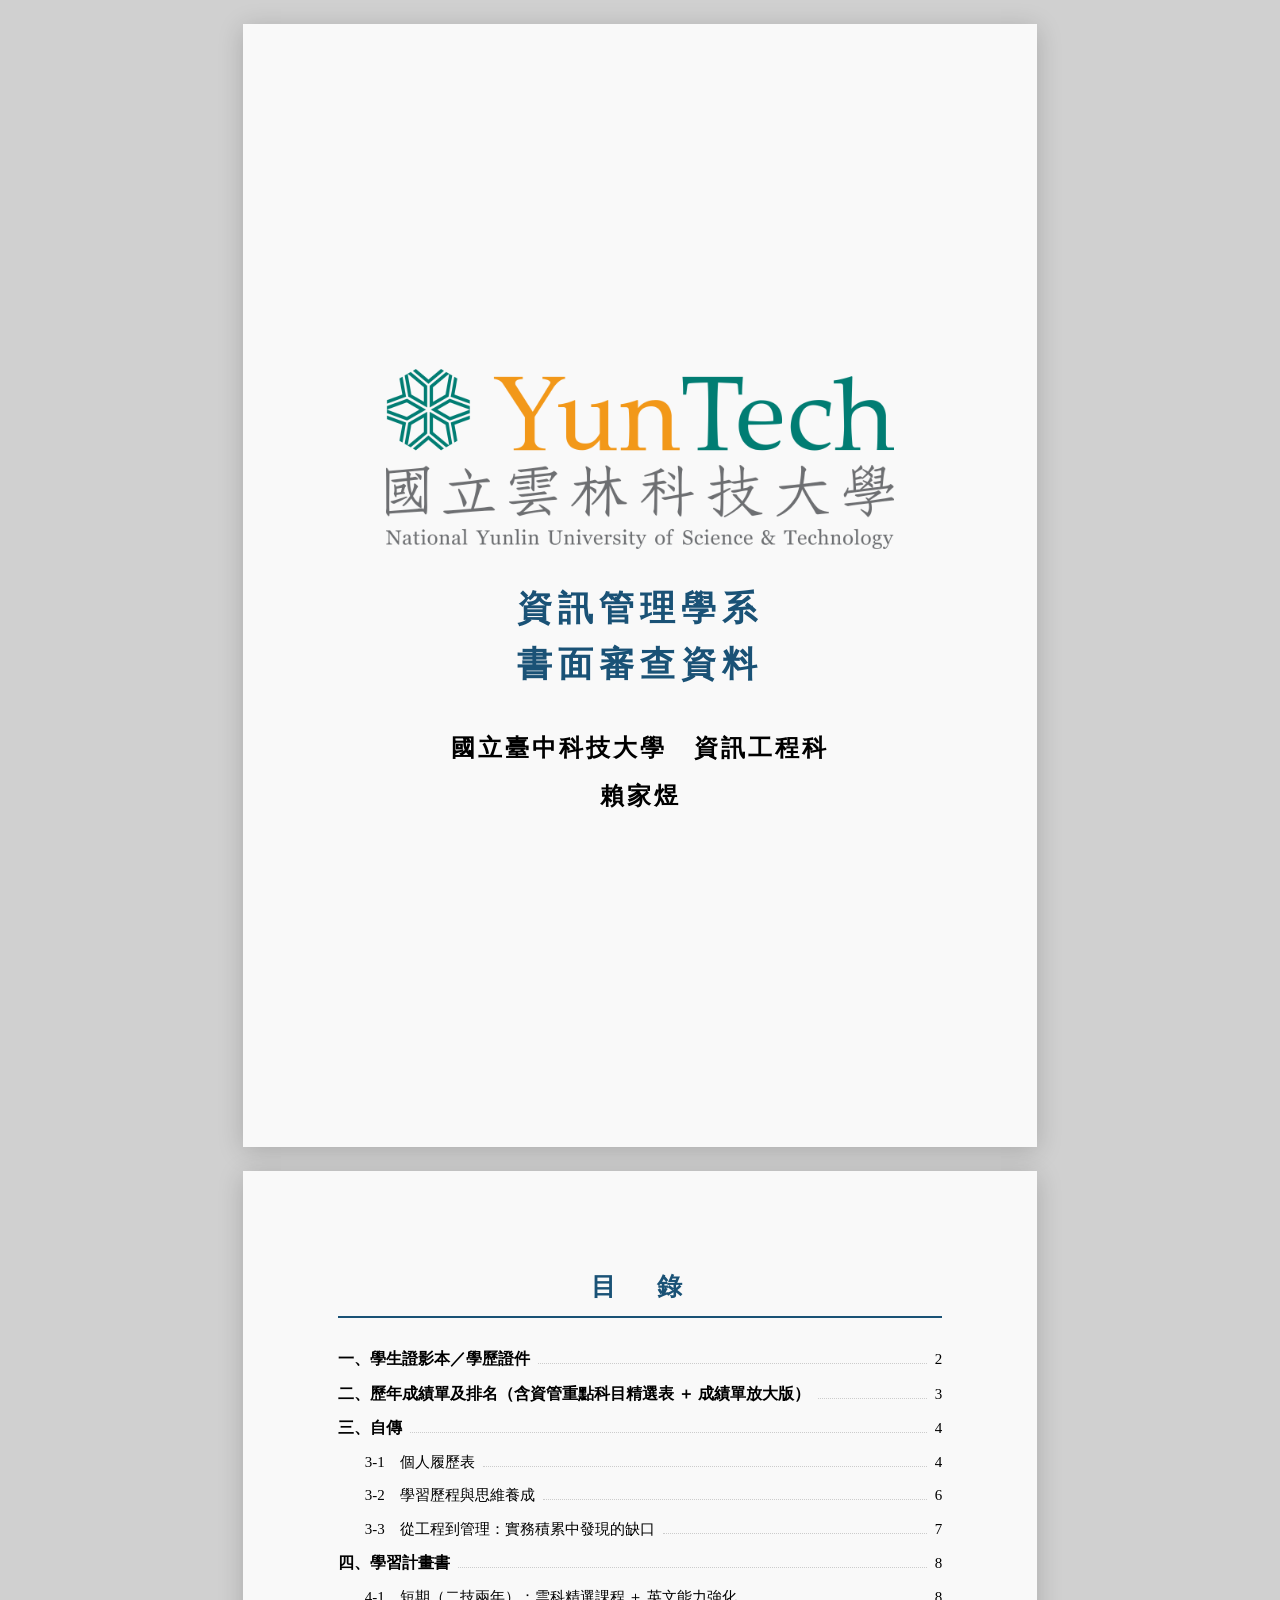
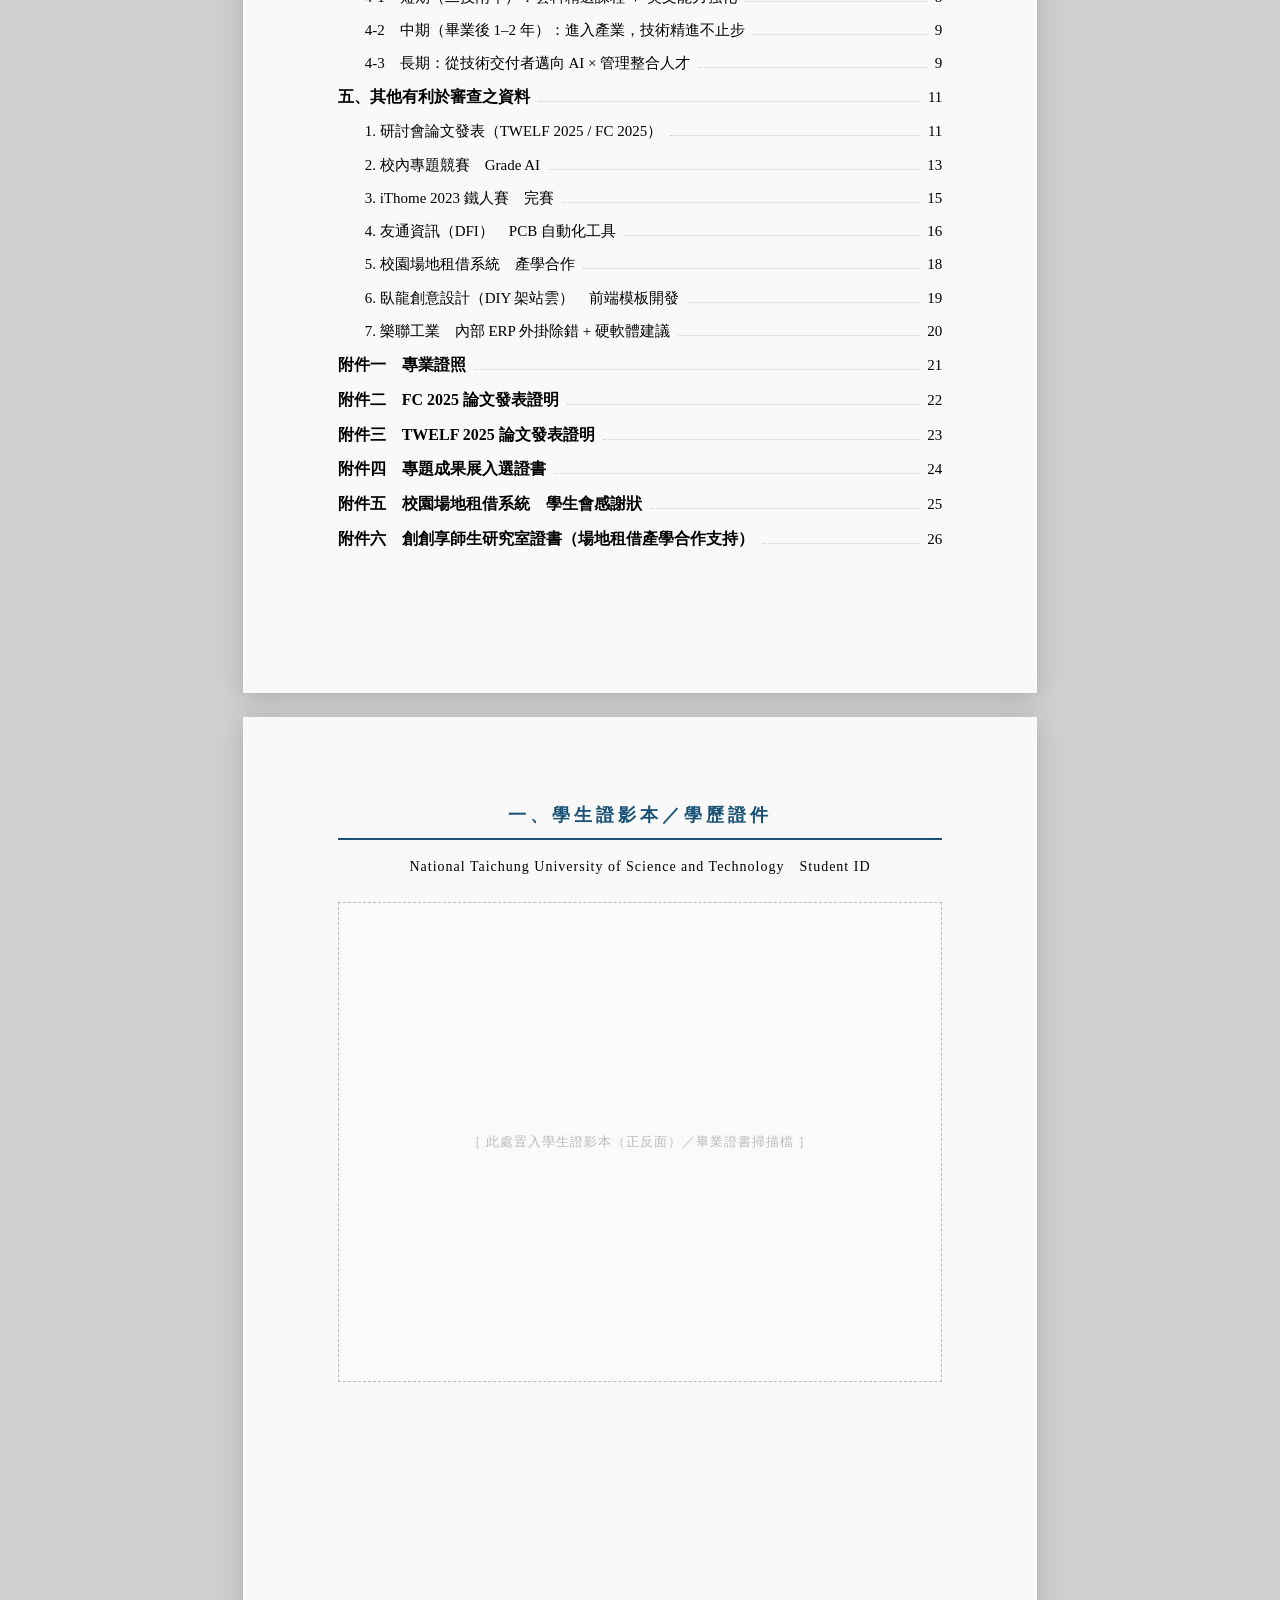
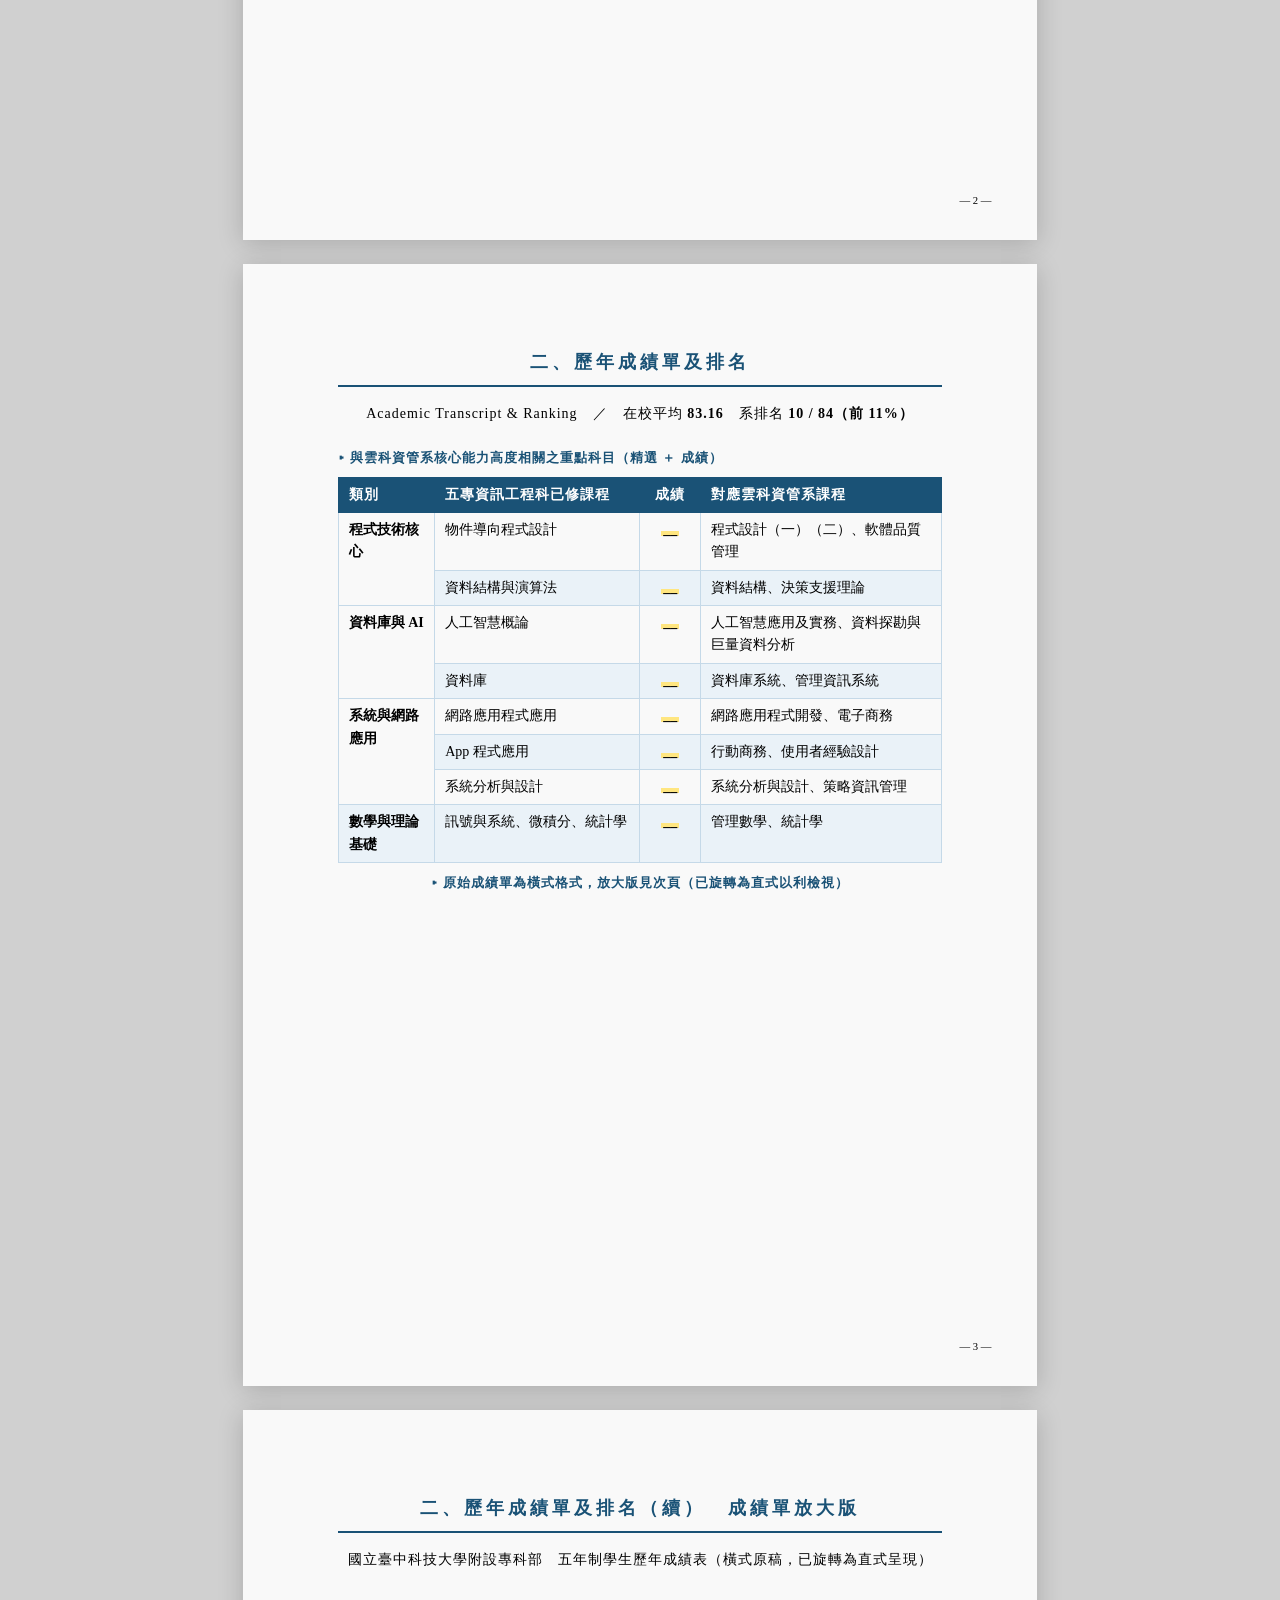
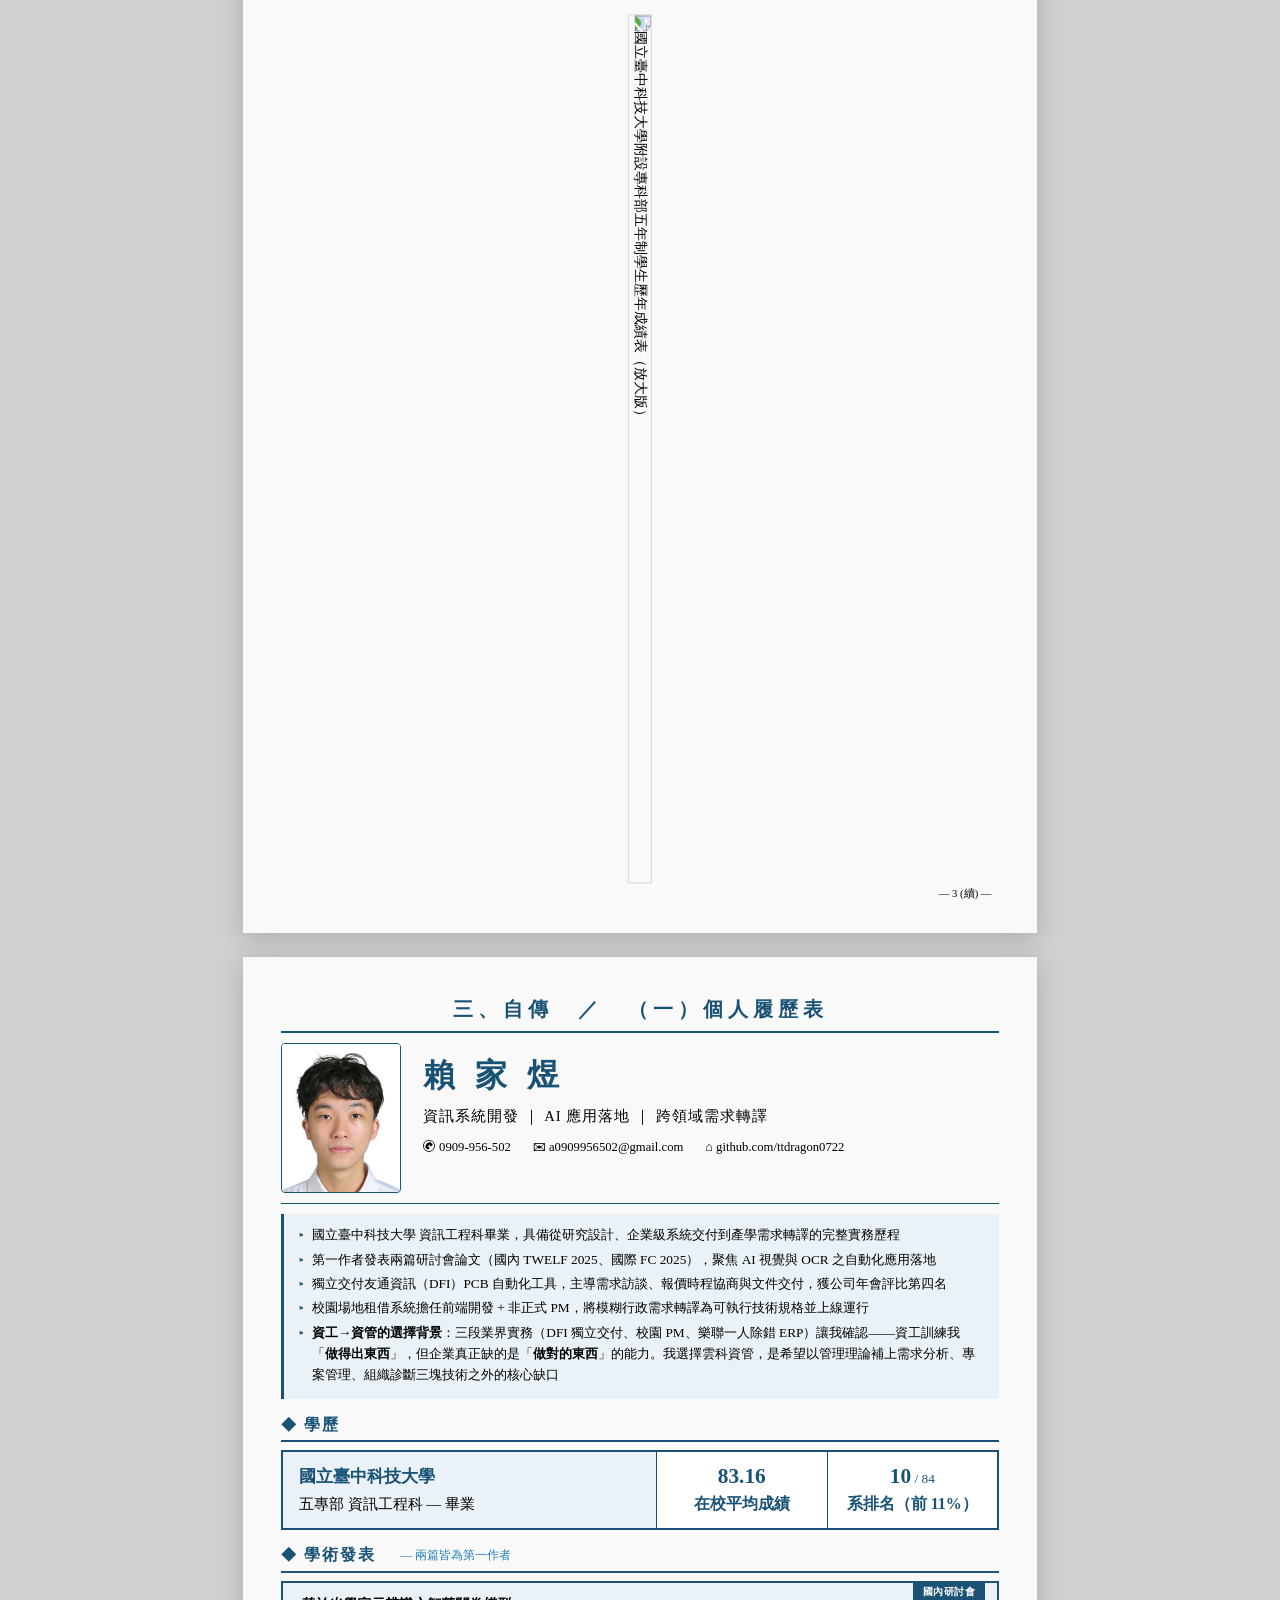
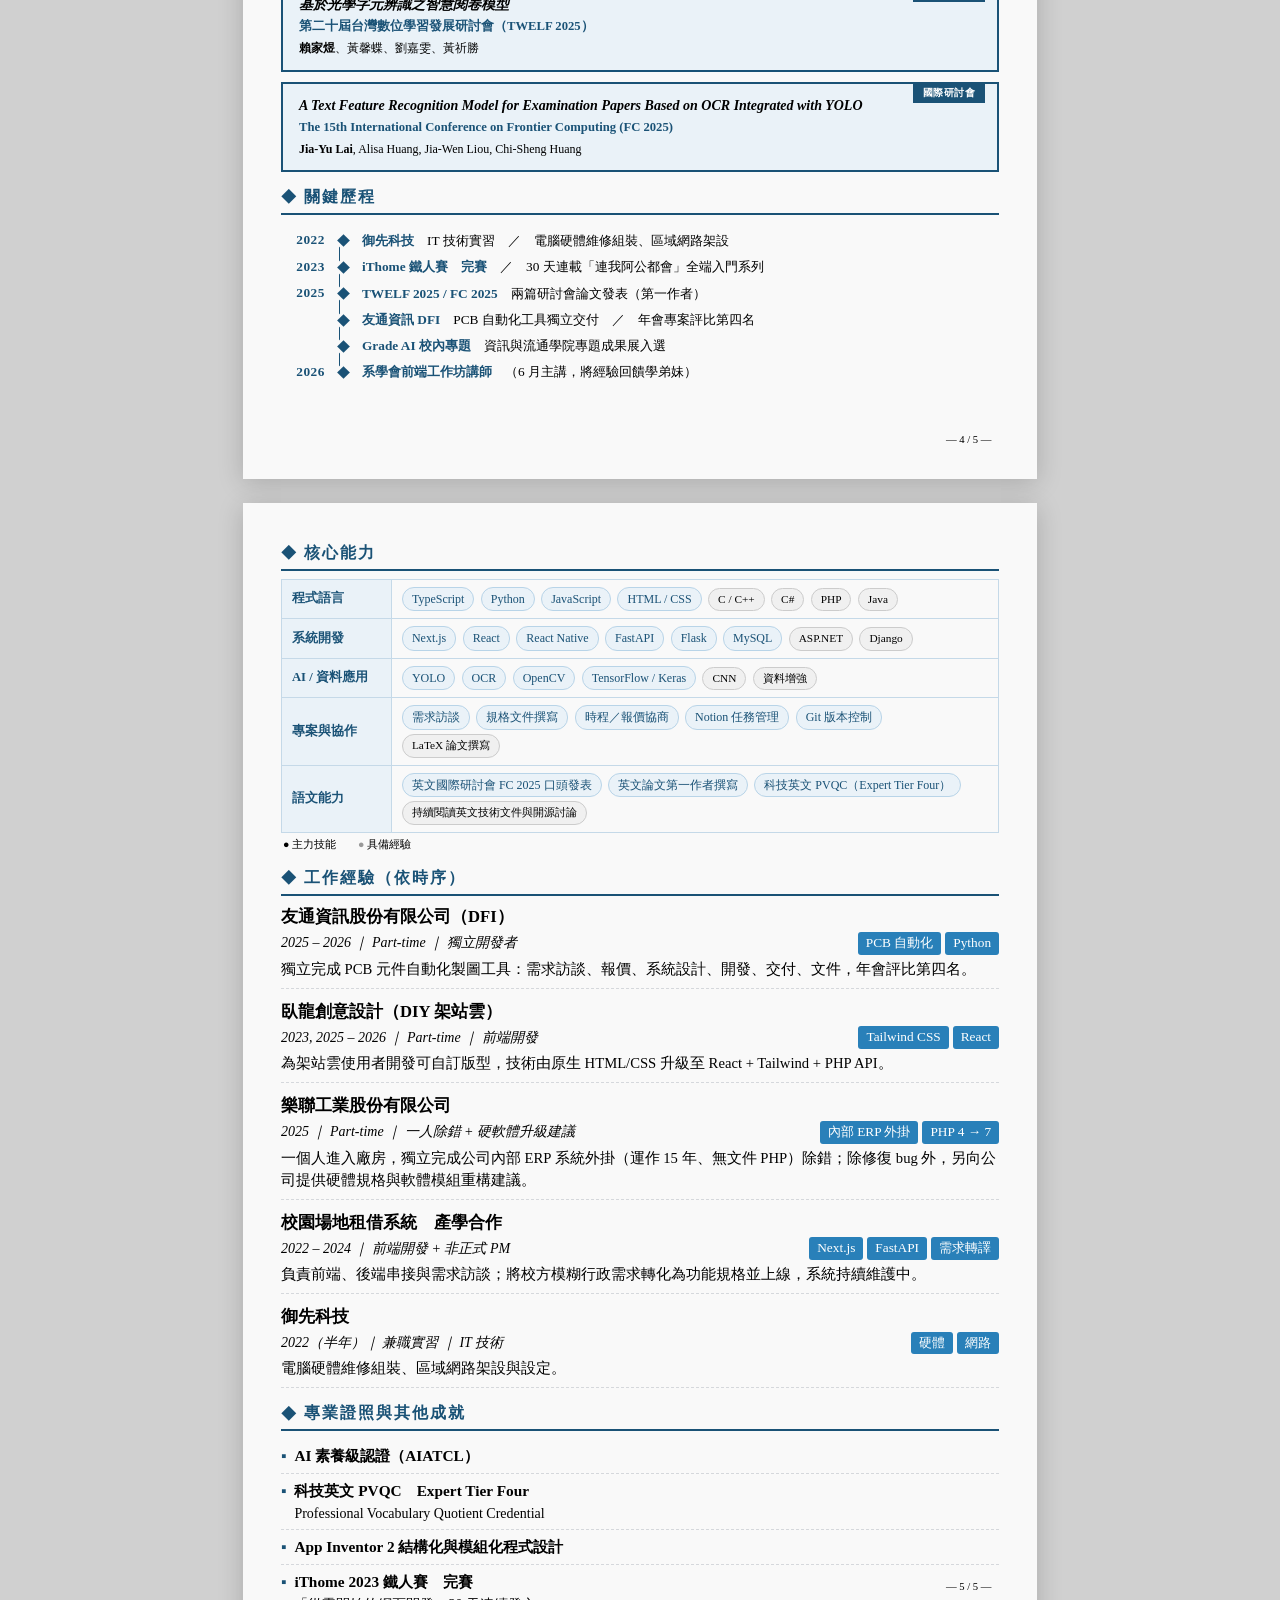
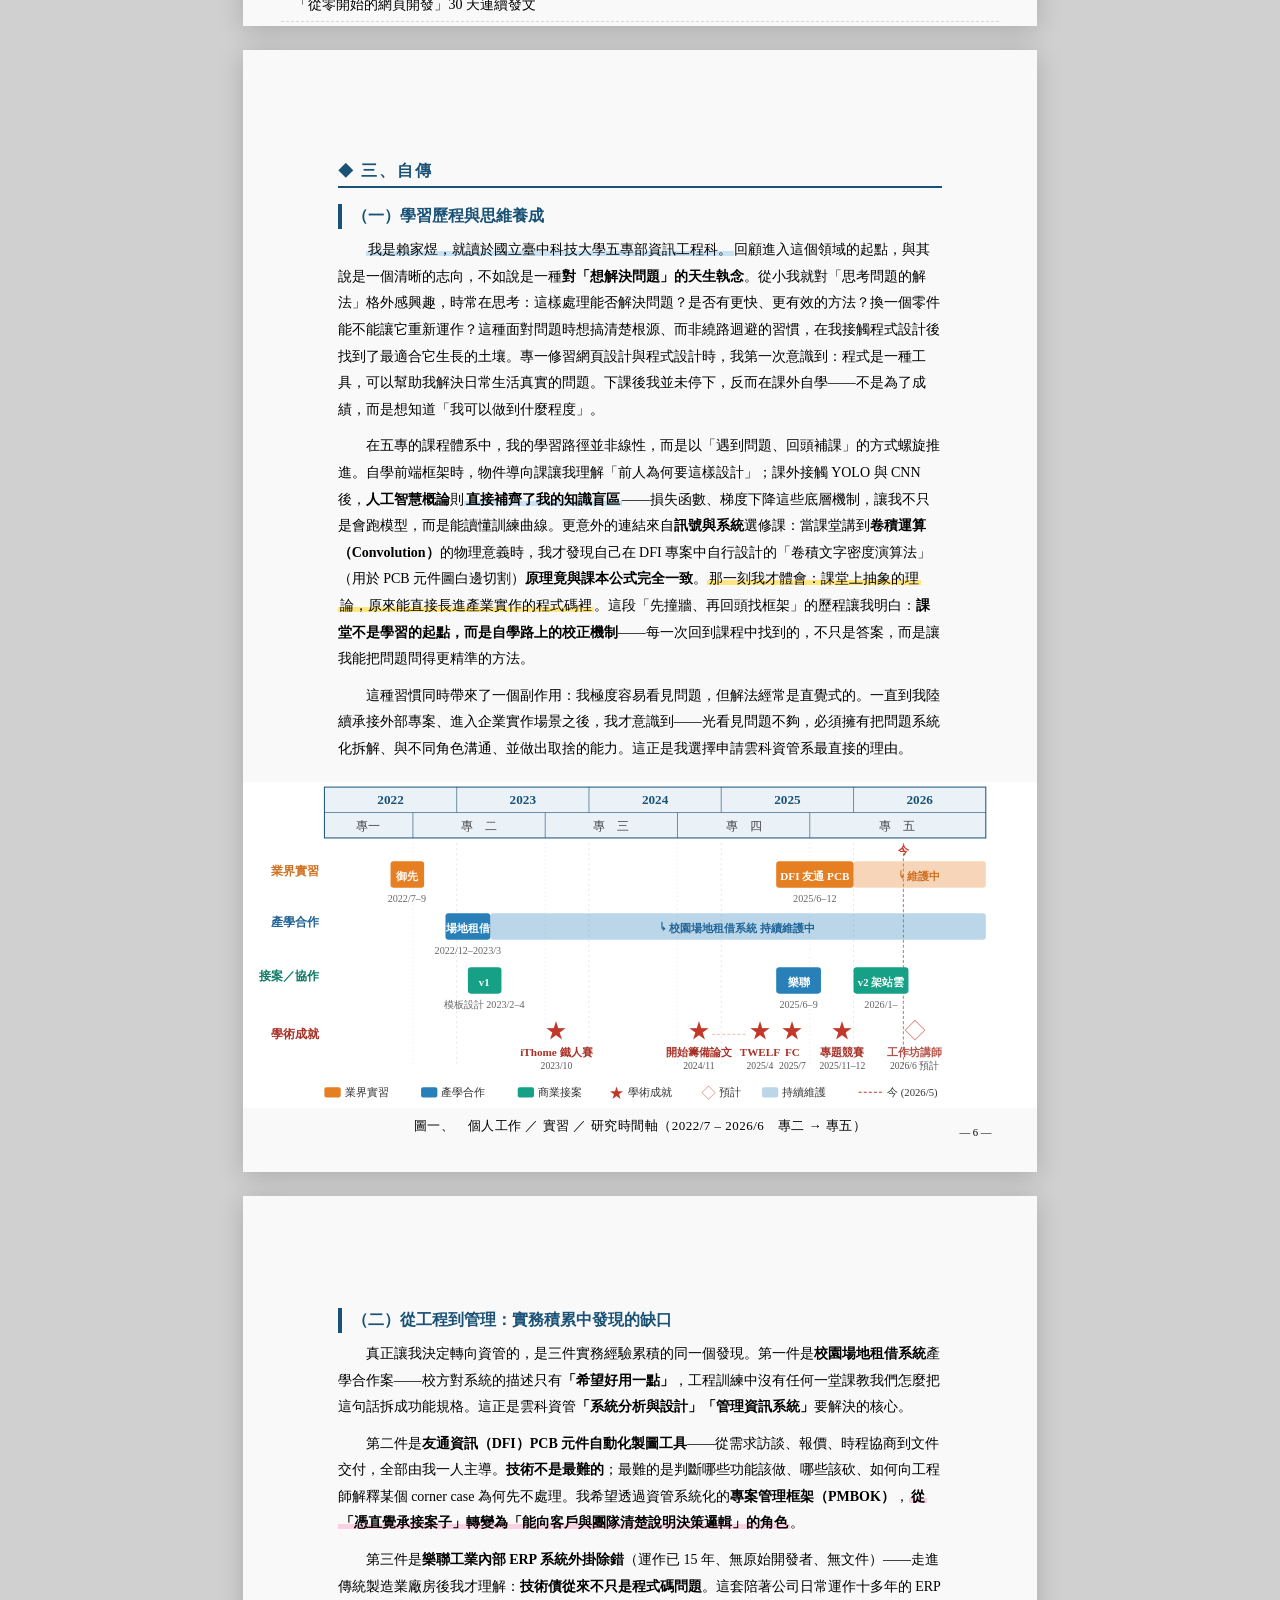
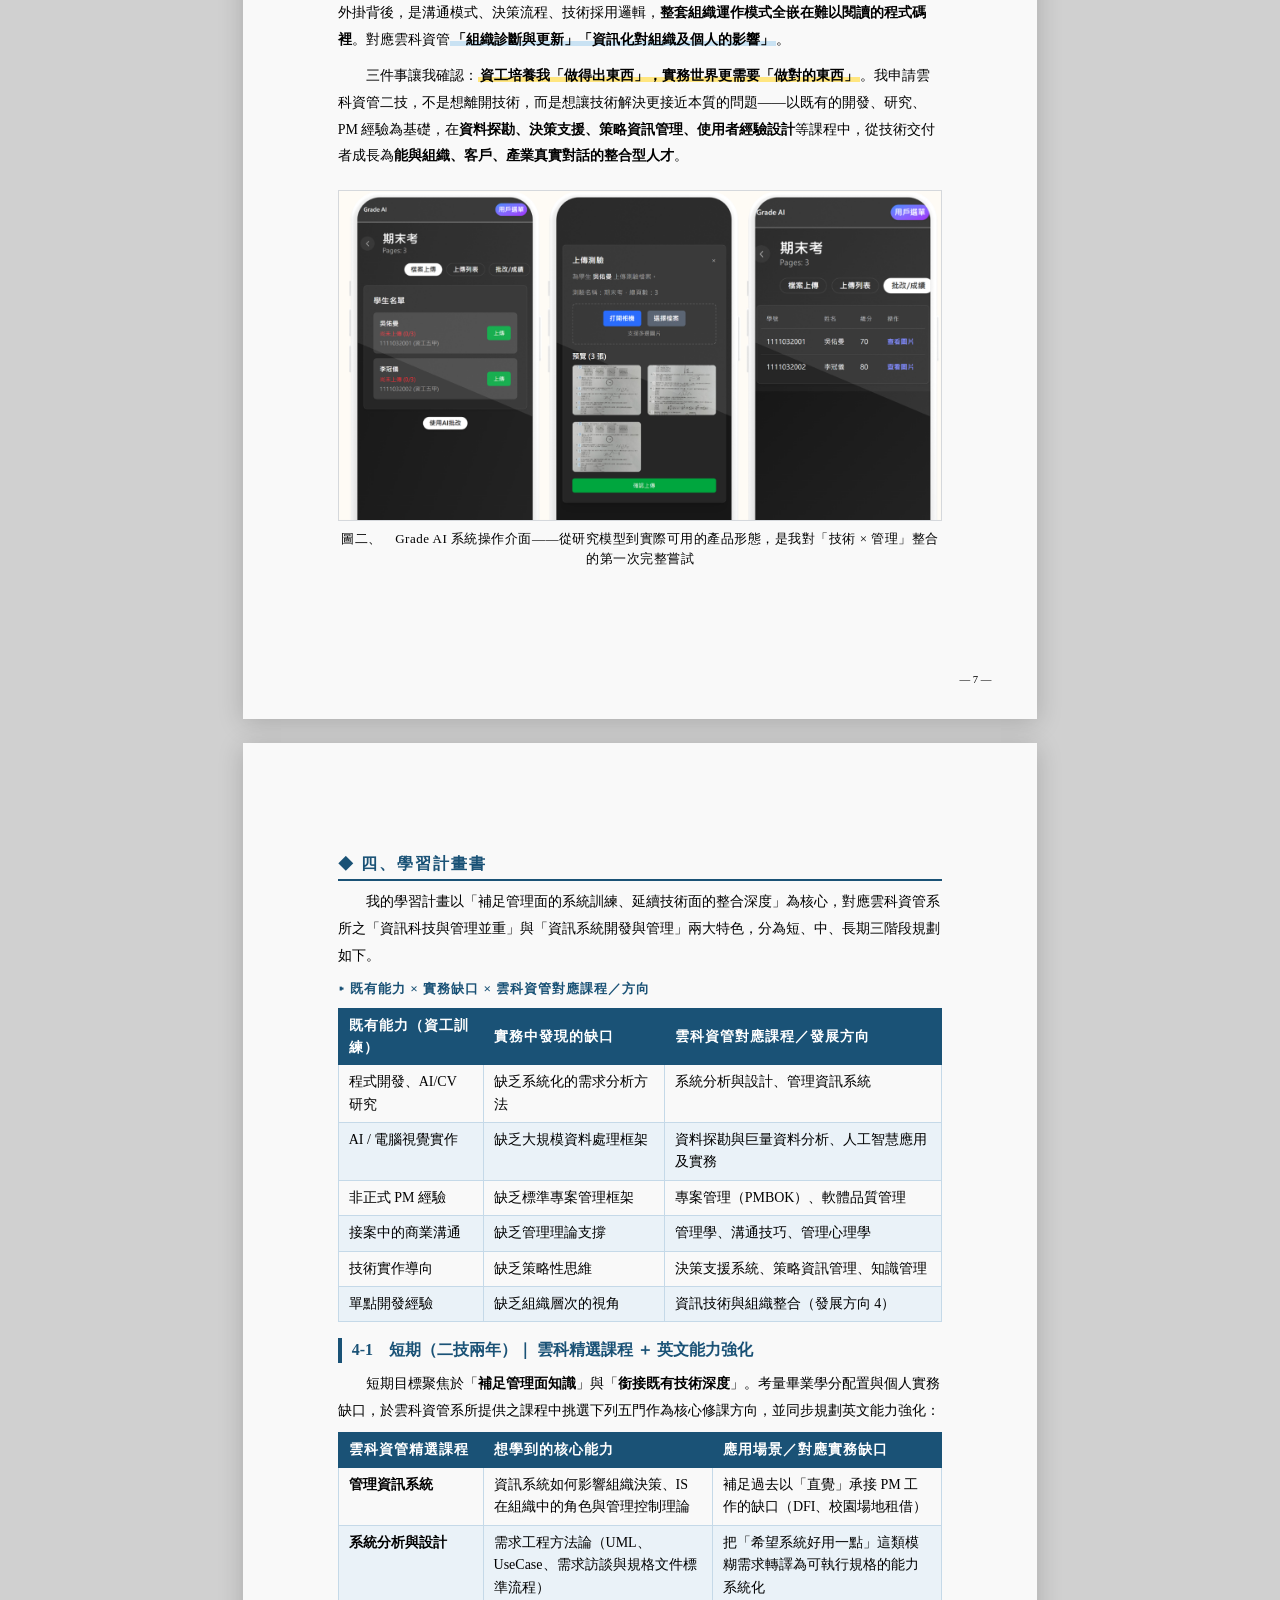
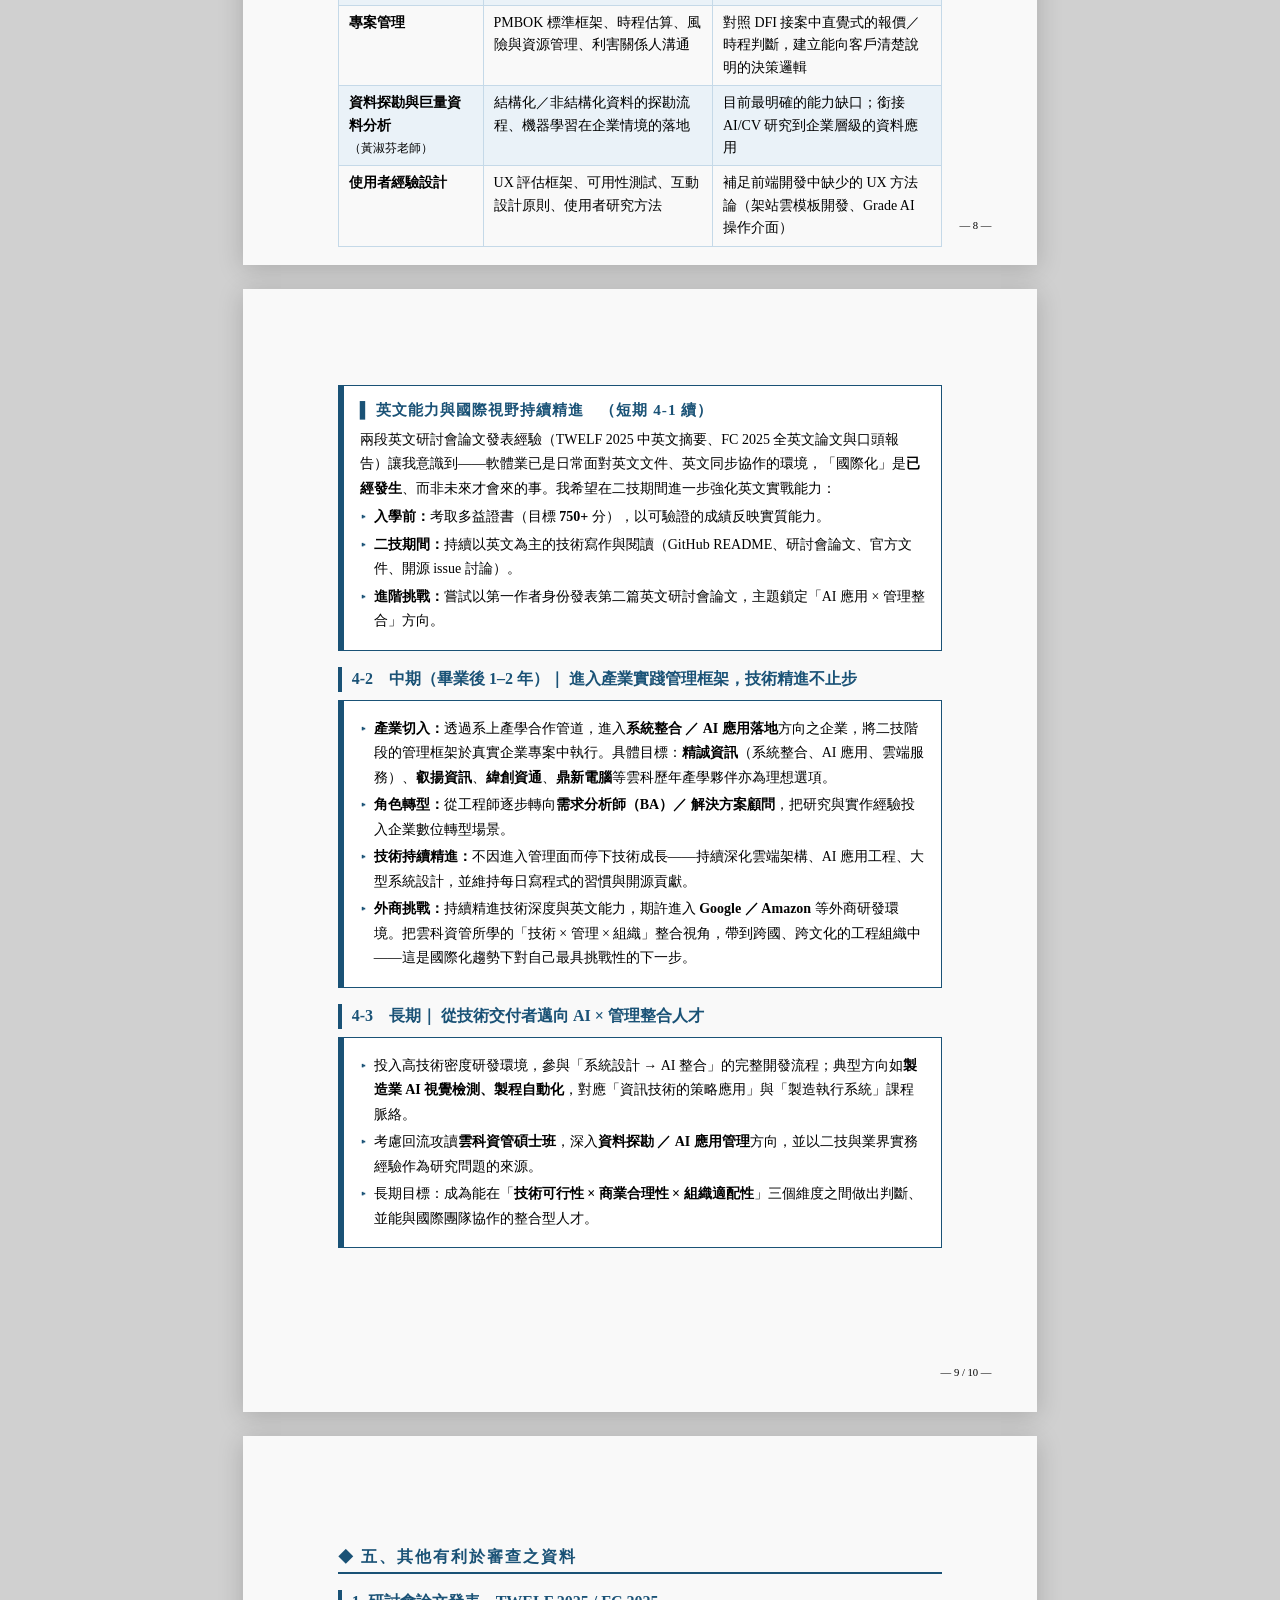
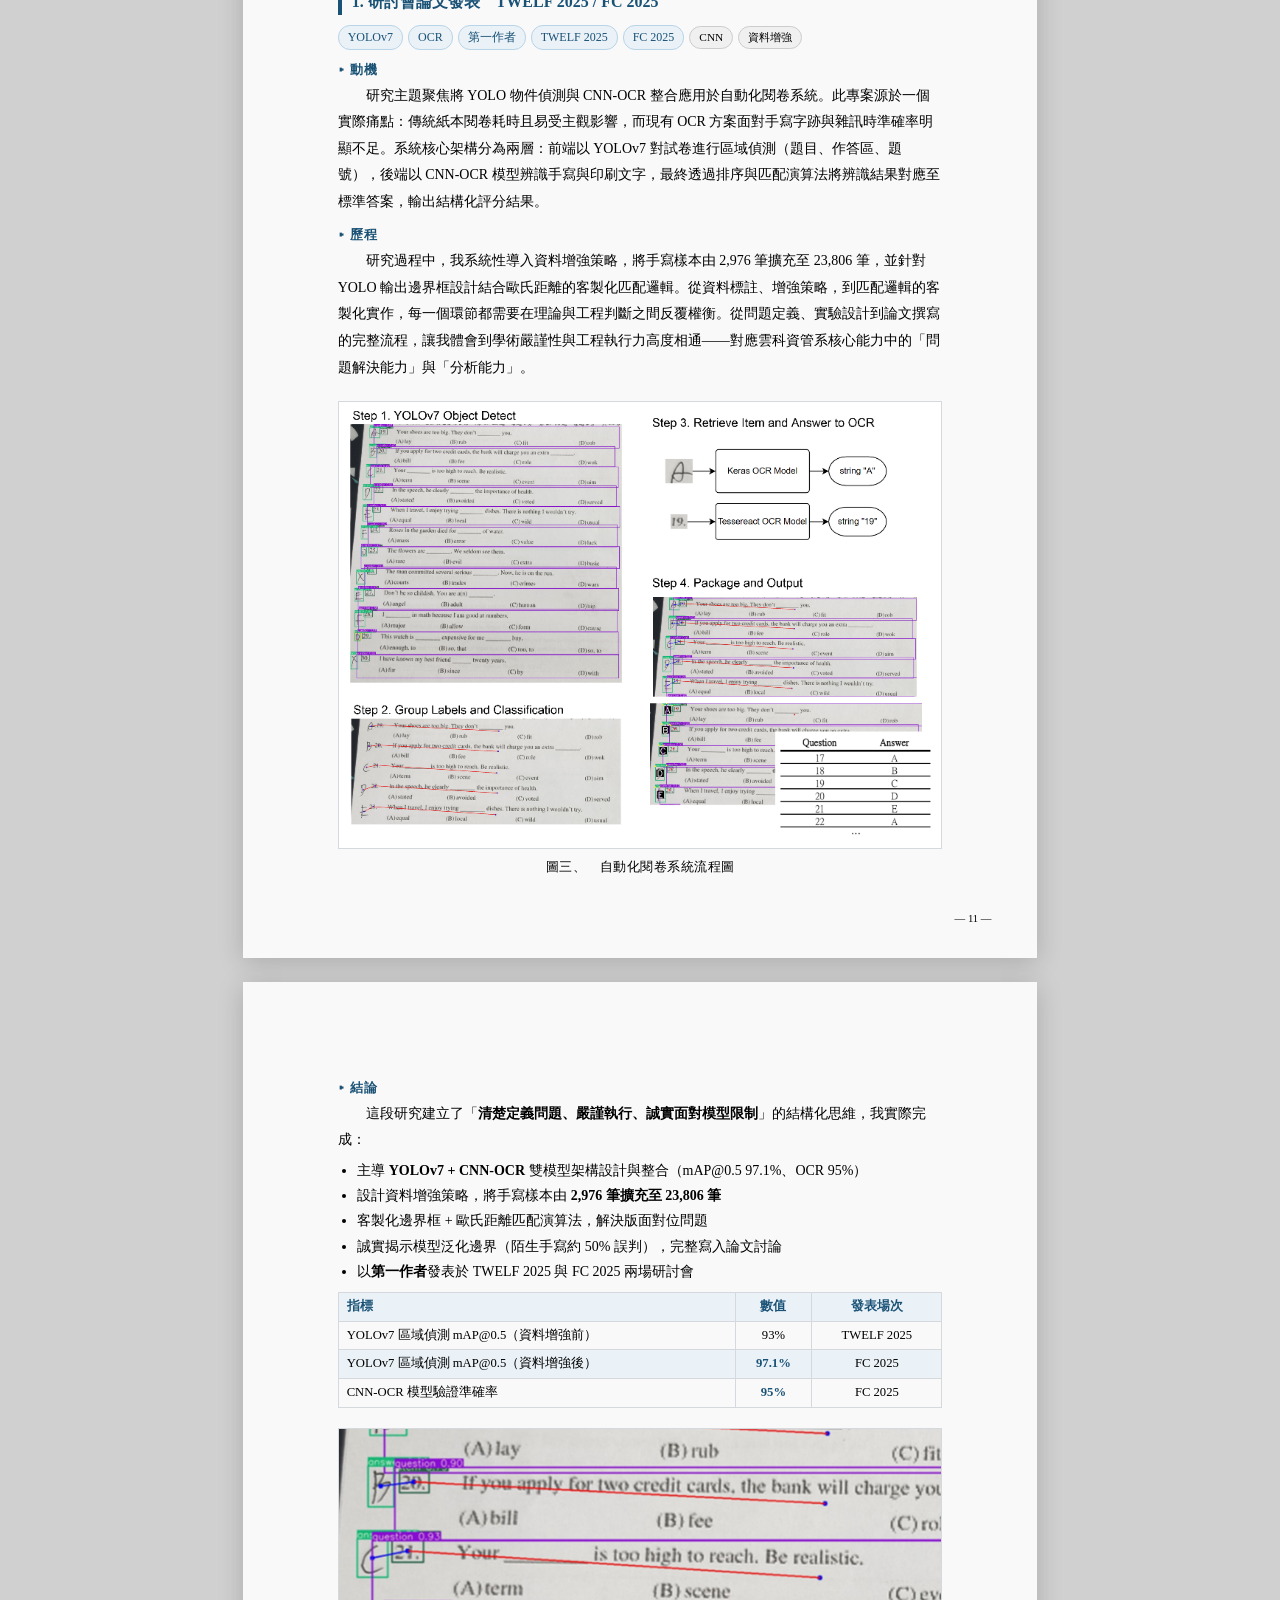
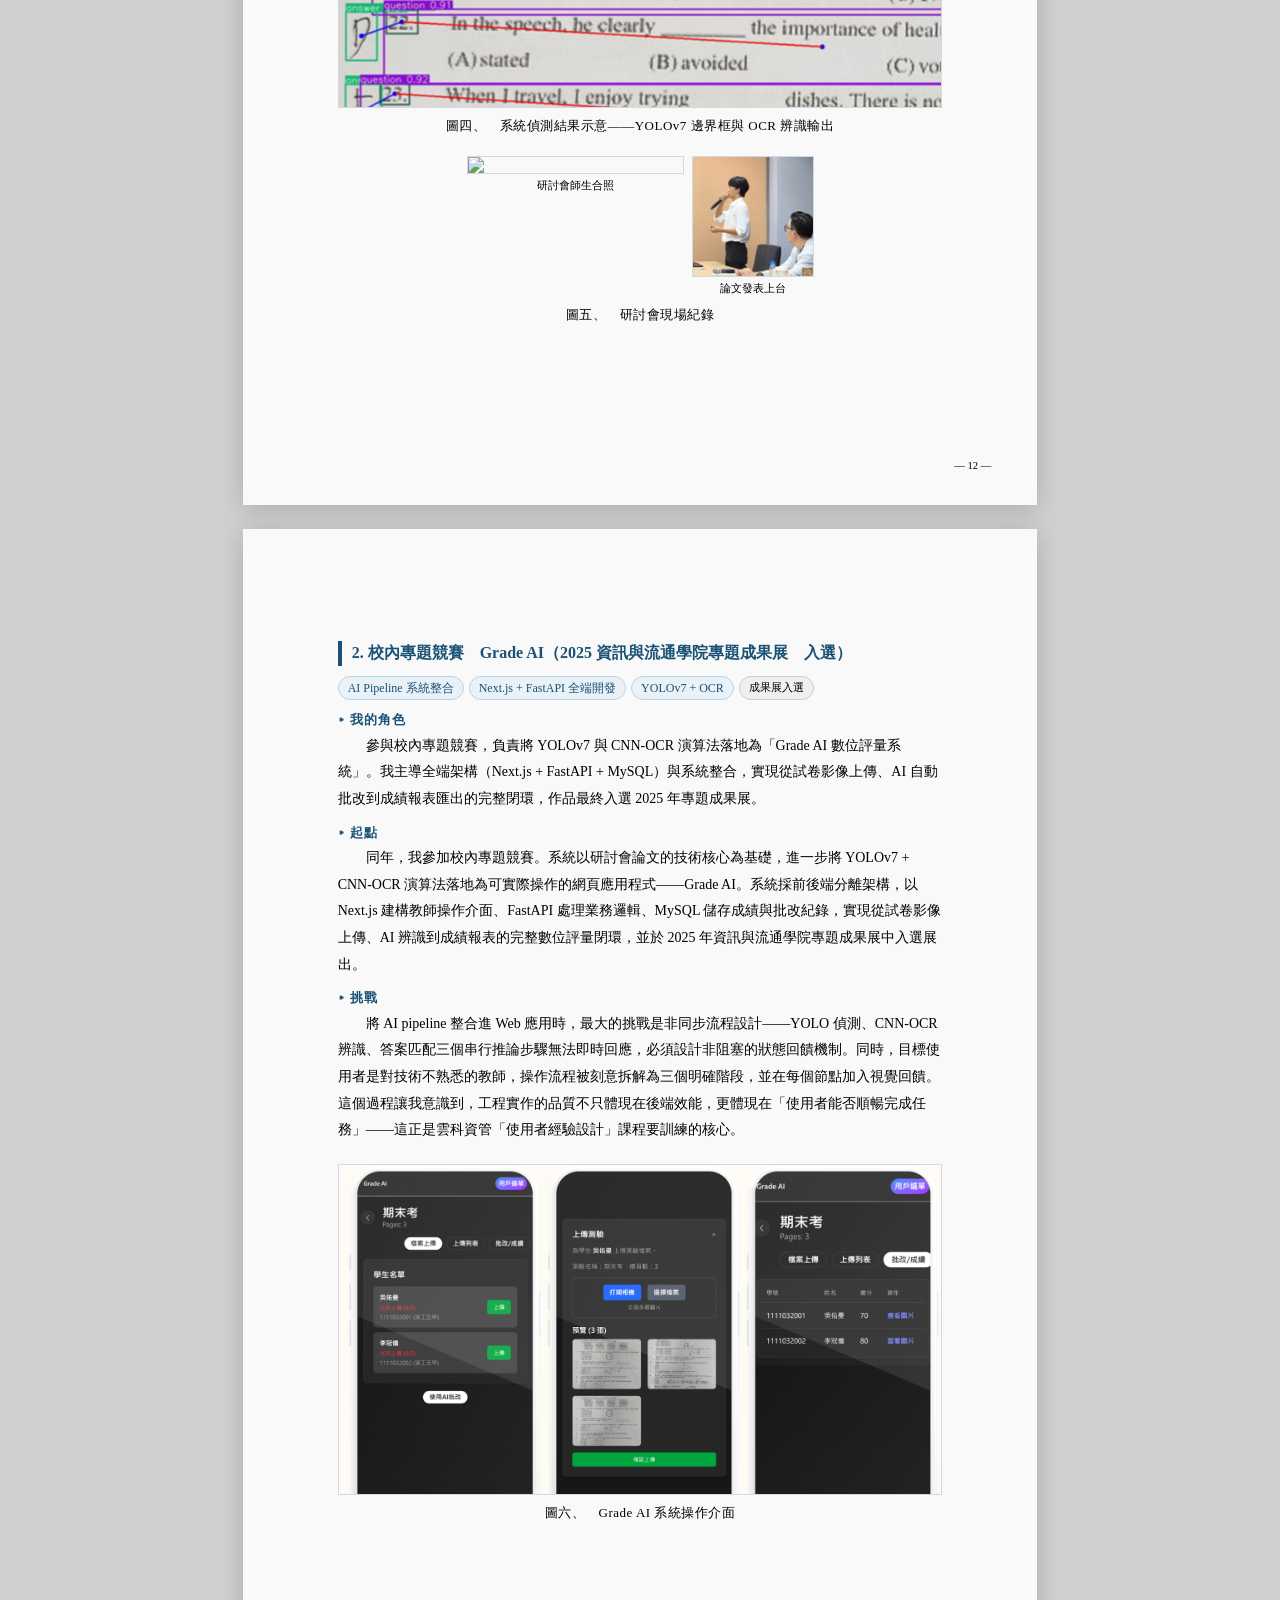
==== commit 999052e6: "UPDATE" ====
--- a/雲科.html
+++ b/雲科.html
@@ -657,6 +657,76 @@
   .underline { text-decoration: underline; }
   .bold.underline { font-weight: 700; text-decoration: underline; }
 
+  /* ===== 履歷迷你 timeline ===== */
+  .timeline-mini {
+    position: relative;
+    margin-bottom: 4px;
+    padding: 4px 0 2px;
+  }
+  .timeline-mini::before {
+    content: "";
+    position: absolute;
+    left: 58px;
+    top: 14px;
+    bottom: 14px;
+    width: 1.5px;
+    background: var(--accent);
+  }
+  .tl-row {
+    display: flex;
+    align-items: center;
+    gap: 14px;
+    padding: 3px 0;
+    position: relative;
+    z-index: 1;
+  }
+  .tl-year {
+    width: 44px;
+    text-align: right;
+    font-size: 10pt;
+    font-weight: 700;
+    color: var(--accent);
+    letter-spacing: 0.5px;
+    flex-shrink: 0;
+    font-family: "Times New Roman", serif;
+  }
+  .tl-dot {
+    width: 9px;
+    height: 9px;
+    background: var(--accent);
+    flex-shrink: 0;
+    transform: rotate(45deg);
+    box-shadow: 0 0 0 3px var(--page-bg);
+  }
+  .tl-text {
+    flex: 1;
+    font-size: 10pt;
+    color: var(--text-secondary);
+    line-height: 1.5;
+  }
+  .tl-text b { color: var(--accent); }
+
+  /* ===== 螢光筆 ===== */
+  .highlight,
+  .highlight-yellow {
+    background-image: linear-gradient(transparent 58%, #ffe680 58%, #ffe680 95%, transparent 95%);
+    padding: 0 2px;
+    -webkit-box-decoration-break: clone;
+    box-decoration-break: clone;
+  }
+  .highlight-blue {
+    background-image: linear-gradient(transparent 58%, #c9e2f3 58%, #c9e2f3 95%, transparent 95%);
+    padding: 0 2px;
+    -webkit-box-decoration-break: clone;
+    box-decoration-break: clone;
+  }
+  .highlight-pink {
+    background-image: linear-gradient(transparent 58%, #fbd0e2 58%, #fbd0e2 95%, transparent 95%);
+    padding: 0 2px;
+    -webkit-box-decoration-break: clone;
+    box-decoration-break: clone;
+  }
+
   /* ===== 列印 ===== */
   @media print {
     html { font-size: 11pt; }
@@ -723,7 +793,7 @@
 
   <ul class="toc-list">
     <li><a href="#cert-doc">一、學生證影本／學歷證件</a><span class="toc-dots"></span><span class="toc-page">2</span></li>
-    <li><a href="#transcript">二、歷年成績單及排名</a><span class="toc-dots"></span><span class="toc-page">3</span></li>
+    <li><a href="#transcript">二、歷年成績單及排名（含資管重點科目精選表 ＋ 成績單放大版）</a><span class="toc-dots"></span><span class="toc-page">3</span></li>
     <li><a href="#resume">三、自傳</a><span class="toc-dots"></span><span class="toc-page">4</span></li>
     <li class="toc-sub"><a href="#resume">3-1　個人履歷表</a><span class="toc-dots"></span><span class="toc-page">4</span></li>
     <li class="toc-sub"><a href="#bio-1">3-2　學習歷程與思維養成</a><span class="toc-dots"></span><span class="toc-page">6</span></li>
@@ -739,11 +809,13 @@
     <li class="toc-sub"><a href="#section-5d">4. 友通資訊（DFI）　PCB 自動化工具</a><span class="toc-dots"></span><span class="toc-page">16</span></li>
     <li class="toc-sub"><a href="#section-5e">5. 校園場地租借系統　產學合作</a><span class="toc-dots"></span><span class="toc-page">18</span></li>
     <li class="toc-sub"><a href="#section-5f">6. 臥龍創意設計（DIY 架站雲）　前端模板開發</a><span class="toc-dots"></span><span class="toc-page">19</span></li>
-    <li class="toc-sub"><a href="#section-5g">7. 樂聯工業　一人除錯 + 硬軟體建議</a><span class="toc-dots"></span><span class="toc-page">20</span></li>
+    <li class="toc-sub"><a href="#section-5g">7. 樂聯工業　內部 ERP 外掛除錯 + 硬軟體建議</a><span class="toc-dots"></span><span class="toc-page">20</span></li>
     <li><a href="#appendix-1">附件一　專業證照</a><span class="toc-dots"></span><span class="toc-page">21</span></li>
     <li><a href="#appendix-2">附件二　FC 2025 論文發表證明</a><span class="toc-dots"></span><span class="toc-page">22</span></li>
     <li><a href="#appendix-3">附件三　TWELF 2025 論文發表證明</a><span class="toc-dots"></span><span class="toc-page">23</span></li>
     <li><a href="#appendix-4">附件四　專題成果展入選證書</a><span class="toc-dots"></span><span class="toc-page">24</span></li>
+    <li><a href="#appendix-5">附件五　校園場地租借系統　學生會感謝狀</a><span class="toc-dots"></span><span class="toc-page">25</span></li>
+    <li><a href="#appendix-6">附件六　創創享師生研究室證書（場地租借產學合作支持）</a><span class="toc-dots"></span><span class="toc-page">26</span></li>
   </ul>
 
 </div>
@@ -758,14 +830,97 @@
   <div class="page-number">— 2 —</div>
 </div>
 
-<!-- ==================== 二、歷年成績單及排名 ==================== -->
+<!-- ==================== 二、歷年成績單及排名 — 重點科目精選 ==================== -->
 <div class="page page-break page-doc page-appendix" id="transcript">
   <div class="attachment-title">二、歷年成績單及排名</div>
-  <div class="attachment-subtitle">Academic Transcript &amp; Ranking</div>
-
-  <div class="content-placeholder" style="min-height: 540px;">［ 此處置入學校核發之歷年成績單與排名證明 ］</div>
+  <div class="attachment-subtitle">Academic Transcript &amp; Ranking　／　在校平均 <b>83.16</b>　系排名 <b>10 / 84（前 11%）</b></div>
+
+  <!-- 資管相關重點科目精選 -->
+  <div class="sub-label" style="margin-top:14px;">▸ 與雲科資管系核心能力高度相關之重點科目（精選 ＋ 成績）</div>
+  <table class="plan-table" style="margin-bottom:10px;">
+    <thead>
+      <tr>
+        <th style="width:16%;">類別</th>
+        <th style="width:34%;">五專資訊工程科已修課程</th>
+        <th style="width:10%; text-align:center;">成績</th>
+        <th style="width:40%;">對應雲科資管系課程</th>
+      </tr>
+    </thead>
+    <tbody>
+      <tr>
+        <td rowspan="2"><b>程式技術核心</b></td>
+        <td>物件導向程式設計</td>
+        <td style="text-align:center;"><b class="highlight">__</b></td>
+        <td>程式設計（一）（二）、軟體品質管理</td>
+      </tr>
+      <tr>
+        <td>資料結構與演算法</td>
+        <td style="text-align:center;"><b class="highlight">__</b></td>
+        <td>資料結構、決策支援理論</td>
+      </tr>
+      <tr>
+        <td rowspan="2"><b>資料庫與 AI</b></td>
+        <td>人工智慧概論</td>
+        <td style="text-align:center;"><b class="highlight">__</b></td>
+        <td>人工智慧應用及實務、資料探勘與巨量資料分析</td>
+      </tr>
+      <tr>
+        <td>資料庫</td>
+        <td style="text-align:center;"><b class="highlight">__</b></td>
+        <td>資料庫系統、管理資訊系統</td>
+      </tr>
+      <tr>
+        <td rowspan="3"><b>系統與網路應用</b></td>
+        <td>網路應用程式應用</td>
+        <td style="text-align:center;"><b class="highlight">__</b></td>
+        <td>網路應用程式開發、電子商務</td>
+      </tr>
+      <tr>
+        <td>App 程式應用</td>
+        <td style="text-align:center;"><b class="highlight">__</b></td>
+        <td>行動商務、使用者經驗設計</td>
+      </tr>
+      <tr>
+        <td>系統分析與設計</td>
+        <td style="text-align:center;"><b class="highlight">__</b></td>
+        <td>系統分析與設計、策略資訊管理</td>
+      </tr>
+      <tr>
+        <td><b>數學與理論基礎</b></td>
+        <td>訊號與系統、微積分、統計學</td>
+        <td style="text-align:center;"><b class="highlight">__</b></td>
+        <td>管理數學、統計學</td>
+      </tr>
+    </tbody>
+  </table>
+
+  <div style="text-align:center; margin-top:10px; margin-bottom:6px; color:var(--accent); font-size:10pt; letter-spacing:1px; font-weight:600;">
+    ▸ 原始成績單為橫式格式，<b>放大版見次頁</b>（已旋轉為直式以利檢視）
+  </div>
 
   <div class="page-number">— 3 —</div>
+</div>
+
+<!-- ==================== 二、歷年成績單（續）— 放大版 ==================== -->
+<div class="page page-break page-doc page-appendix" id="transcript-full">
+  <div class="attachment-title">二、歷年成績單及排名（續）　成績單放大版</div>
+  <div class="attachment-subtitle">國立臺中科技大學附設專科部　五年制學生歷年成績表（橫式原稿，已旋轉為直式呈現）</div>
+
+  <!-- 旋轉後的成績單（填滿整頁） -->
+  <div style="position: relative; height: 24cm; width: 100%; margin-top: 6px; overflow: visible;">
+    <img src="成績單.png"
+         alt="國立臺中科技大學附設專科部五年制學生歷年成績表（放大版）"
+         style="position: absolute;
+                top: 50%;
+                left: 50%;
+                width: 23cm;
+                height: auto;
+                transform: translate(-50%, -50%) rotate(90deg);
+                transform-origin: center center;
+                border: 1px solid var(--border);">
+  </div>
+
+  <div class="page-number">— 3 (續) —</div>
 </div>
 
 <!-- ==================== 三、自傳：個人履歷表（第一頁） ==================== -->
@@ -778,9 +933,9 @@
 
   <!-- Header -->
   <div class="header" style="border-bottom: 1.5px solid var(--accent); padding-bottom:10px; margin-bottom:10px;">
-    <div class="photo-placeholder">
-      請貼上<br>大頭照<br><span style="font-size:7.5pt;color:#999;">120 × 150 px</span>
-    </div>
+    <img src="大頭照.jpg" alt="賴家煜大頭照"
+         style="width:120px; height:150px; min-width:120px; object-fit:cover; object-position:center top; border:1.5px solid var(--accent); border-radius:4px; flex-shrink:0; display:block;">
+
     <div class="header-info">
       <div class="name">賴 家 煜</div>
       <div class="subtitle">資訊系統開發 ｜ AI 應用落地 ｜ 跨領域需求轉譯</div>
@@ -822,29 +977,6 @@
     </div>
   </div>
 
-  <!-- 統測 -->
-  <div class="section-title"><span class="icon">◆</span> 統測成績</div>
-  <div style="display:flex; gap:10px; margin-bottom:4px;">
-    <div class="edu-card" style="flex:1;">
-      <div class="edu-main">
-        <div class="edu-school">國文</div>
-        <div class="edu-dept">前標</div>
-      </div>
-      <div class="edu-stats">
-        <div class="stat-box"><div class="stat-number">72</div><div class="stat-label">分數</div></div>
-      </div>
-    </div>
-    <div class="edu-card" style="flex:1;">
-      <div class="edu-main">
-        <div class="edu-school">英文</div>
-        <div class="edu-dept">前標</div>
-      </div>
-      <div class="edu-stats">
-        <div class="stat-box"><div class="stat-number">66</div><div class="stat-label">分數</div></div>
-      </div>
-    </div>
-  </div>
-
   <!-- 學術發表 -->
   <div class="section-title"><span class="icon">◆</span> 學術發表　<span style="font-size:9pt;font-weight:400;color:var(--accent-light);letter-spacing:0;">— 兩篇皆為第一作者</span></div>
 
@@ -860,6 +992,41 @@
     <div class="pub-title">A Text Feature Recognition Model for Examination Papers Based on OCR Integrated with YOLO</div>
     <div class="pub-venue">The 15th International Conference on Frontier Computing (FC 2025)</div>
     <div class="pub-authors"><strong>Jia-Yu Lai</strong>, Alisa Huang, Jia-Wen Liou, Chi-Sheng Huang</div>
+  </div>
+
+  <!-- 關鍵歷程 -->
+  <div class="section-title"><span class="icon">◆</span> 關鍵歷程</div>
+  <div class="timeline-mini">
+    <div class="tl-row">
+      <div class="tl-year">2022</div>
+      <div class="tl-dot"></div>
+      <div class="tl-text"><b>御先科技</b>　IT 技術實習　／　電腦硬體維修組裝、區域網路架設</div>
+    </div>
+    <div class="tl-row">
+      <div class="tl-year">2023</div>
+      <div class="tl-dot"></div>
+      <div class="tl-text"><b>iThome 鐵人賽　完賽</b>　／　30 天連載「連我阿公都會」全端入門系列</div>
+    </div>
+    <div class="tl-row">
+      <div class="tl-year">2025</div>
+      <div class="tl-dot"></div>
+      <div class="tl-text"><b>TWELF 2025 / FC 2025</b>　兩篇研討會論文發表（第一作者）</div>
+    </div>
+    <div class="tl-row">
+      <div class="tl-year"></div>
+      <div class="tl-dot"></div>
+      <div class="tl-text"><b>友通資訊 DFI</b>　PCB 自動化工具獨立交付　／　年會專案評比第四名</div>
+    </div>
+    <div class="tl-row">
+      <div class="tl-year"></div>
+      <div class="tl-dot"></div>
+      <div class="tl-text"><b>Grade AI 校內專題</b>　資訊與流通學院專題成果展入選</div>
+    </div>
+    <div class="tl-row">
+      <div class="tl-year">2026</div>
+      <div class="tl-dot"></div>
+      <div class="tl-text"><b>系學會前端工作坊講師</b>　（6 月主講，將經驗回饋學弟妹）</div>
+    </div>
   </div>
 
   <div class="page-number">— 4 / 5 —</div>
@@ -973,11 +1140,11 @@
     <div class="exp-info-row">
       <span class="exp-meta-text">2025 ｜ Part-time ｜ 一人除錯 + 硬軟體升級建議</span>
       <span class="exp-tags">
-        <span class="project-type">15 年舊系統</span>
+        <span class="project-type">內部 ERP 外掛</span>
         <span class="project-type">PHP 4 → 7</span>
       </span>
     </div>
-    <div class="exp-desc">一個人進入廠房，獨立完成 15 年無文件 PHP 系統除錯；除修復 bug 外，另向公司提供硬體規格與軟體模組重構建議。</div>
+    <div class="exp-desc">一個人進入廠房，獨立完成公司內部 ERP 系統外掛（運作 15 年、無文件 PHP）除錯；除修復 bug 外，另向公司提供硬體規格與軟體模組重構建議。</div>
   </div>
 
   <div class="exp-item">
@@ -1054,14 +1221,14 @@
 
   <div class="bio-sub-title">（一）學習歷程與思維養成</div>
   <div class="bio-content">
-    <p>我是賴家煜，就讀於國立臺中科技大學五專部資訊工程科。回顧進入這個領域的起點，與其說是一個清晰的志向，不如說是一種對「想解決問題」的天生執念。從小我就對「思考問題的解法」格外感興趣，時常在思考：這樣處理能否解決問題？是否有更快、更有效的方法？換一個零件能不能讓它重新運作？這種面對問題時想搞清楚根源、而非繞路迴避的習慣，在我接觸程式設計後找到了最適合它生長的土壤。專一修習網頁設計與程式設計時，我第一次意識到：程式是一種工具，可以幫助我解決日常生活真實的問題。下課後我並未停下，反而在課外自學——不是為了成績，而是想知道「我可以做到什麼程度」。</p>
-    <p>在五專的課程體系中，我的學習路徑並非線性，而是以「遇到問題、回頭補課」的方式螺旋推進。當我開始自學前端框架、嘗試寫出真正能互動的網頁時，我才在物件導向課程中理解了「前人為何要這樣設計」；當我在課外接觸 YOLO 與 CNN、嘗試讓電腦「看懂」影像時，人工智慧概論補全了我對損失函數與梯度下降的理論認識，讓我不只是能跑模型，而是能讀懂訓練曲線背後的意義。網路應用程式應用與 App 程式應用兩門課，則讓我建立起對全端架構的系統性認識。這段「先撞牆、再回頭找框架」的歷程讓我明白：課堂不是學習的起點，而是自學路上的校正機制。每一次回到課程中找到的，不只是答案，而是讓我能把問題問得更精準的方法。</p>
+    <p><span class="highlight-blue">我是賴家煜，就讀於國立臺中科技大學五專部資訊工程科。</span>回顧進入這個領域的起點，與其說是一個清晰的志向，不如說是一種<b>對「想解決問題」的天生執念</b>。從小我就對「思考問題的解法」格外感興趣，時常在思考：這樣處理能否解決問題？是否有更快、更有效的方法？換一個零件能不能讓它重新運作？這種面對問題時想搞清楚根源、而非繞路迴避的習慣，在我接觸程式設計後找到了最適合它生長的土壤。專一修習網頁設計與程式設計時，我第一次意識到：程式是一種工具，可以幫助我解決日常生活真實的問題。下課後我並未停下，反而在課外自學——不是為了成績，而是想知道「我可以做到什麼程度」。</p>
+    <p>在五專的課程體系中，我的學習路徑並非線性，而是以「遇到問題、回頭補課」的方式螺旋推進。自學前端框架時，物件導向課讓我理解「前人為何要這樣設計」；課外接觸 YOLO 與 CNN 後，<b>人工智慧概論</b>則<span class="highlight-blue"><b>直接補齊了我的知識盲區</b></span>——損失函數、梯度下降這些底層機制，讓我不只是會跑模型，而是能讀懂訓練曲線。更意外的連結來自<b>訊號與系統</b>選修課：當課堂講到<b>卷積運算（Convolution）</b>的物理意義時，我才發現自己在 DFI 專案中自行設計的「卷積文字密度演算法」（用於 PCB 元件圖白邊切割）<b>原理竟與課本公式完全一致</b>。<span class="highlight">那一刻我才體會：課堂上抽象的理論，原來能直接長進產業實作的程式碼裡</span>。這段「先撞牆、再回頭找框架」的歷程讓我明白：<b>課堂不是學習的起點，而是自學路上的校正機制</b>——每一次回到課程中找到的，不只是答案，而是讓我能把問題問得更精準的方法。</p>
     <p>這種習慣同時帶來了一個副作用：我極度容易看見問題，但解法經常是直覺式的。一直到我陸續承接外部專案、進入企業實作場景之後，我才意識到——光看見問題不夠，必須擁有把問題系統化拆解、與不同角色溝通、並做出取捨的能力。這正是我選擇申請雲科資管系最直接的理由。</p>
   </div>
 
   <div class="figure-block" style="margin-left:-2.5cm; margin-right:-2.5cm; overflow:visible;">
-    <svg viewBox="0 0 780 340" xmlns="http://www.w3.org/2000/svg"
-         style="width:100%; height:auto; display:block; background:#fff; border:1px solid var(--border);"
+    <svg viewBox="0 0 780 320" xmlns="http://www.w3.org/2000/svg"
+         style="width:100%; height:auto; display:block; background:#fff;"
          font-family="DFKai-SB, BiauKai, 'Times New Roman', serif">
 
       <!-- 年份／專X 標頭區（上半：日曆年份；下半：學年 9 月為界） -->
@@ -1183,25 +1350,9 @@
       <text x="660" y="269" text-anchor="middle" font-size="11" font-weight="700" fill="#a83228" opacity="0.85">工作坊講師</text>
       <text x="660" y="282" text-anchor="middle" font-size="9.5" fill="#555">2026/6 預計</text>
 
-      <!-- ===== 時間軸主軸 ===== -->
-      <line x1="80" y1="298" x2="730" y2="298" stroke="#1a5276" stroke-width="1.6"/>
-      <polygon points="730,293 742,298 730,303" fill="#1a5276"/>
-
-      <!-- 年份刻度 -->
-      <line x1="145" y1="295" x2="145" y2="303" stroke="#1a5276" stroke-width="1"/>
-      <line x1="275" y1="295" x2="275" y2="303" stroke="#1a5276" stroke-width="1"/>
-      <line x1="405" y1="295" x2="405" y2="303" stroke="#1a5276" stroke-width="1"/>
-      <line x1="535" y1="295" x2="535" y2="303" stroke="#1a5276" stroke-width="1"/>
-      <line x1="665" y1="295" x2="665" y2="303" stroke="#1a5276" stroke-width="1"/>
-
-      <text x="145" y="316" text-anchor="middle" font-size="11" fill="#555">2022</text>
-      <text x="275" y="316" text-anchor="middle" font-size="11" fill="#555">2023</text>
-      <text x="405" y="316" text-anchor="middle" font-size="11" fill="#555">2024</text>
-      <text x="535" y="316" text-anchor="middle" font-size="11" fill="#555">2025</text>
-      <text x="665" y="316" text-anchor="middle" font-size="11" fill="#555">2026</text>
 
       <!-- ===== 圖例 ===== -->
-      <g transform="translate(80,328)" font-size="10.5" fill="#333">
+      <g transform="translate(80,300)" font-size="10.5" fill="#333">
         <rect x="0" y="0" width="16" height="10" fill="#e67e22" rx="2"/>
         <text x="20" y="9">業界實習</text>
 
@@ -1236,10 +1387,10 @@
 
   <div class="bio-sub-title">（二）從工程到管理：實務積累中發現的缺口</div>
   <div class="bio-content">
-    <p>真正讓我決定轉向資管的，是三件實務經驗中所累積的同一個發現。第一件是校園場地租借系統。專二時，我接下這個產學合作案的前端開發，並在團隊中扮演與校方溝通的橋接角色。當時的我對 Next.js 完全陌生，但更陌生的是另一件事：校方對系統的描述只有「希望好用一點」。我才意識到，工程訓練中沒有任何一堂課教我們怎麼把這句話拆成功能規格——但這正是雲科資管「系統分析與設計」與「管理資訊系統」要解決的核心問題。最終，這套系統不僅準時上線，也持續運行至今。</p>
-    <p>第二件是友通資訊（DFI）的 PCB 元件自動化製圖工具。從需求訪談、報價、時程協商，到系統設計、開發與文件交付，全部由我一人主導完成。技術不是最難的；最難的是判斷哪些功能該做、哪些該砍、要如何向工程師解釋為什麼某個 corner case 我選擇先不處理。這次經驗對應雲科資管發展方向之「兼顧管理知識的廣度與技術知識的深度——訓練資訊系統的規劃、分析、設計及實施能力」。我希望透過資管系統化的專案管理框架（PMBOK 等），讓自己從「憑直覺承接案子」轉變為「能向客戶與團隊清楚說明決策邏輯」的角色。</p>
-    <p>第三件是樂聯工業的系統除錯。實際走進傳統製造業廠房之後，我才理解到：技術債從來不只是程式碼問題。十年無文件的舊系統背後，是一整套組織運作模式——溝通模式、決策流程、技術採用邏輯，全部嵌進了那些難以閱讀的程式碼裡。這個觀察直接對應雲科資管發展方向之「資訊技術與管理和組織的整合——資訊化對組織及個人的影響、組織診斷與更新」。</p>
-    <p>上述三件事，讓我確認一件事：資工培養我「做得出東西」的能力，但實務世界更需要「做對的東西」的能力。資工教我們把規格實作出來，資管則教我們如何讓規格本身就是對的。我之所以申請雲科資管二技，不是因為想離開技術，而是想讓技術能解決更接近本質的問題。我希望以既有的開發、研究、PM 經驗為基礎，在雲科資管的「資料探勘」「決策支援」「策略資訊管理」「使用者經驗設計」等課程中，補上自己缺乏的那一塊——從技術交付者，成長為能與組織、客戶、產業真實對話的整合型人才。</p>
+    <p>真正讓我決定轉向資管的，是三件實務經驗累積的同一個發現。第一件是<b>校園場地租借系統</b>產學合作案——校方對系統的描述只有<b>「希望好用一點」</b>，工程訓練中沒有任何一堂課教我們怎麼把這句話拆成功能規格。這正是雲科資管<b>「系統分析與設計」「管理資訊系統」</b>要解決的核心。</p>
+    <p>第二件是<b>友通資訊（DFI）PCB 元件自動化製圖工具</b>——從需求訪談、報價、時程協商到文件交付，全部由我一人主導。<b>技術不是最難的</b>；最難的是判斷哪些功能該做、哪些該砍、如何向工程師解釋某個 corner case 為何先不處理。我希望透過資管系統化的<b>專案管理框架（PMBOK）</b>，<span class="highlight-pink"><b>從「憑直覺承接案子」轉變為「能向客戶與團隊清楚說明決策邏輯」的角色</b></span>。</p>
+    <p>第三件是<b>樂聯工業內部 ERP 系統外掛除錯</b>（運作已 15 年、無原始開發者、無文件）——走進傳統製造業廠房後我才理解：<b>技術債從來不只是程式碼問題</b>。這套陪著公司日常運作十多年的 ERP 外掛背後，是溝通模式、決策流程、技術採用邏輯，<b>整套組織運作模式全嵌在難以閱讀的程式碼裡</b>。對應雲科資管<span class="highlight-blue"><b>「組織診斷與更新」「資訊化對組織及個人的影響」</b></span>。</p>
+    <p>三件事讓我確認：<span class="highlight"><b>資工培養我「做得出東西」，實務世界更需要「做對的東西」</b></span>。我申請雲科資管二技，不是想離開技術，而是想讓技術解決更接近本質的問題——以既有的開發、研究、PM 經驗為基礎，在<b>資料探勘、決策支援、策略資訊管理、使用者經驗設計</b>等課程中，從技術交付者成長為<b>能與組織、客戶、產業真實對話的整合型人才</b>。</p>
   </div>
 
   <div class="figure-block">
@@ -1433,7 +1584,14 @@
   <div class="bio-content">
     
     <div class="sub-label">▸ 結論</div>
-    <p>解決一個真實問題的難度，往往不在演算法本身，而在於資料、邊界條件與系統整合。最終系統在區域偵測上達到 mAP@0.5 97.1%，OCR 模型約 10 個 epoch 後收斂至 95% 準確率；但陌生手寫資料上仍約 50% 誤判，誠實揭示了泛化能力的邊界。這段研究所建立的「清楚定義問題、嚴謹執行、誠實面對模型限制」的結構化思維，是我希望帶入雲科資管系、進一步以資料探勘與決策支援理論強化的核心能力。</p>
+    <p style="margin-bottom:4px;">這段研究建立了「<b>清楚定義問題、嚴謹執行、誠實面對模型限制</b>」的結構化思維，我實際完成：</p>
+    <ul style="margin:4px 0 8px 0; padding-left:1.4em; line-height:1.8;">
+      <li>主導 <b>YOLOv7 + CNN-OCR</b> 雙模型架構設計與整合（mAP@0.5 97.1%、OCR 95%）</li>
+      <li>設計資料增強策略，將手寫樣本由 <b>2,976 筆擴充至 23,806 筆</b></li>
+      <li>客製化邊界框 + 歐氏距離匹配演算法，解決版面對位問題</li>
+      <li>誠實揭示模型泛化邊界（陌生手寫約 50% 誤判），完整寫入論文討論</li>
+      <li>以<b>第一作者</b>發表於 TWELF 2025 與 FC 2025 兩場研討會</li>
+    </ul>
   </div>
 
   <table style="width:100%; border-collapse: collapse; margin-top:8px; font-size:9.5pt;">
@@ -1490,15 +1648,15 @@
 
   <div class="bio-sub-title">2. 校內專題競賽　Grade AI（2025 資訊與流通學院專題成果展　入選）</div>
   <div class="section-keywords">
-    <span class="chip">Grade AI</span>
-    <span class="chip">Next.js + FastAPI</span>
+    <span class="chip">AI Pipeline 系統整合</span>
+    <span class="chip">Next.js + FastAPI 全端開發</span>
     <span class="chip">YOLOv7 + OCR</span>
     <span class="chip secondary">成果展入選</span>
   </div>
 
   <div class="bio-content">
     <div class="sub-label">▸ 我的角色</div>
-    <p>系統架構師 ｜ 全端開發主導 ｜ AI Pipeline 整合。將研討會的演算法核心，獨立設計為 Next.js + FastAPI + MySQL 的三層架構；非同步推論流程（YOLO → CNN-OCR → 匹配）由我設計狀態回饋機制；前端教師操作介面亦由我規劃三階段拆解。</p>
+    <p>參與校內專題競賽，負責將 YOLOv7 與 CNN-OCR 演算法落地為「Grade AI 數位評量系統」。我主導全端架構（Next.js + FastAPI + MySQL）與系統整合，實現從試卷影像上傳、AI 自動批改到成績報表匯出的完整閉環，作品最終入選 2025 年專題成果展。</p>
 
     <div class="sub-label">▸ 起點</div>
     <p>同年，我參加校內專題競賽。系統以研討會論文的技術核心為基礎，進一步將 YOLOv7 + CNN-OCR 演算法落地為可實際操作的網頁應用程式——Grade AI。系統採前後端分離架構，以 Next.js 建構教師操作介面、FastAPI 處理業務邏輯、MySQL 儲存成績與批改紀錄，實現從試卷影像上傳、AI 辨識到成績報表的完整數位評量閉環，並於 2025 年資訊與流通學院專題成果展中入選展出。</p>
@@ -1534,7 +1692,15 @@
 <!-- ==================== iThome 鐵人賽 ==================== -->
 <div class="page page-break page-doc" id="section-5c">
 
-  <div class="bio-sub-title">3. iThome 2023 鐵人賽　完賽　<a href="https://ithelp.ithome.com.tw/users/20160488/ironman/6570" target="_blank" style="font-size:10pt; font-weight:500; color:var(--accent-light); text-decoration:underline; letter-spacing:0;">▸ 系列文章連結</a></div>
+  <div style="float:right; margin:35px 0 8px 14px; display:flex; flex-direction:column; align-items:center; gap:6px; width:150px;">
+    <img src="work/ithelp/qrcode.png" style="width:80%; display:block; border:1px solid var(--border);">
+    <div style="font-size:8pt; color:var(--text-muted); text-align:center; line-height:1.4;">
+      掃碼或前往：<br>
+      <a href="https://ithelp.ithome.com.tw/users/20160488/ironman/6570" target="_blank" style="color:var(--accent); word-break:break-all;">ithelp.ithome.com.tw/<br>users/20160488/ironman/6570</a>
+    </div>
+  </div>
+
+  <div class="bio-sub-title">3. iThome 2023 鐵人賽　完賽　</div>
   <div class="section-keywords">
     <span class="chip">鐵人賽完賽</span>
     <span class="chip">HTML</span>
@@ -1545,22 +1711,20 @@
   </div>
 
   <div class="bio-content">
-    <div style="float:right; margin:4px 0 8px 14px; display:flex; flex-direction:column; align-items:center; gap:6px; width:150px;">
-      <img src="work/ithelp/qrcode.png" style="width:80%; display:block; border:1px solid var(--border);">
-      <div style="font-size:8pt; color:var(--text-muted); text-align:center; line-height:1.4;">
-        掃碼或前往：<br>
-        <a href="https://ithelp.ithome.com.tw/users/20160488/ironman/6570" target="_blank" style="color:var(--accent); word-break:break-all;">ithelp.ithome.com.tw/<br>users/20160488/ironman/6570</a>
-      </div>
-    </div>
-
     <div class="sub-label">▸ 動機</div>
-    <p>2023 年，我以「連我阿公都會——手把手教你架網站」為主題參加 iThome 鐵人賽，內容涵蓋 HTML、CSS、JavaScript 至 Python Flask 的完整全端入門系列。報名前，我並非希望透過比賽證明技術，而是想驗證一件事：「如果我能在 30 天內把網頁開發從零講清楚，那我才算真的懂。」</p>
+    <p>2023 年，我以「連我阿公都會——手把手教你架網站」參加 iThome 鐵人賽，完成 HTML 到 Python Flask 的全端入門系列教學。因為發現平時查詢技術文章總會來到這個網站，促使我也想透過此社群分享並推廣技術。參賽的初衷很明確：我想證明自己能達成 30 天不間斷的技術寫作挑戰，並且全力以赴，把奪得鐵人賽獎項作為最大的目標。</p>
 
     <div class="sub-label">▸ 歷程</div>
     <p>三十天每天發文，比想像中辛苦。除了在課業與日常之間擠出寫作時間，更大的挑戰是把技術概念解釋到讓人真正看懂。自己會用一個東西、和能夠清楚說明它的運作邏輯，是完全不同的兩件事——每當試圖把某個概念寫清楚，才發現有些環節自己其實只是「大概知道」。這迫使我在寫每篇文章之前必須先把底層細節真正搞懂，再以讀者能理解的方式重新組織。這個過程是整個挑戰中最耗心力、卻也最有收穫的部分。</p>
 
     <div class="sub-label">▸ 結論</div>
-    <p>完賽後最意外的收穫，不是技術理解的深度，而是寫作本身的技巧——如何拆解概念、選擇類比、控制資訊密度。這套表達邏輯後來直接沿用到研討會論文撰寫上。對應雲科資管系核心能力中「表達溝通能力」與「團隊合作」——一個技術人能否說清楚，往往決定了團隊與組織能否真正接住他的成果。系學會也邀請我於 2026 年 6 月擔任前端工作坊講師，是這段經驗最直接的延伸。</p>
+    <p style="margin-bottom:4px;">最大的收穫是技術與寫作的雙重升級。我不僅讓技術底子更加紮實，也大幅提升了寫作技巧</p>
+    <ul style="margin:4px 0 8px 0; padding-left:1.4em; line-height:1.8;">
+      <li>30 天每日不間斷發文，產出涵蓋 <b>HTML / CSS / JavaScript / Python Flask</b> 的全端入門系列</li>
+      <li>將寫作中淬鍊的表達邏輯，直接沿用至後續研討會論文撰寫</li>
+      <li>受系學會邀請於 <b>2026 年 6 月擔任前端工作坊講師</b>，將經驗回饋給學弟妹</li>
+    </ul>
+    <p style="margin-top:4px;">這對應雲科資管系核心能力中的「表達溝通能力」——一個技術人能否說清楚，往往決定了團隊能否真正接住他的成果。</p>
 
     <div style="clear:both;"></div>
   </div>
@@ -1618,10 +1782,16 @@
 
   <div class="bio-content">
     <div class="sub-label">▸ 架構決策思維</div>
-    <p>選擇「<b>卷積文字密度演算法</b>」而非深度學習切割模型的理由：（1）<b>資料限制</b>——PCB 元件圖數量有限，深度學習易過擬合；（2）<b>可解釋性</b>——傳產客戶需要的是「為什麼這樣切」的明確邏輯；（3）<b>部署成本</b>——客戶端不必裝 GPU 或重型框架；（4）<b>可調參數</b>——卷積核大小可由工程師根據新元件樣式直接微調。這次選型驗證了「<b>最先進的方案不等於最適合的方案</b>」——這正是我希望在雲科資管「管理資訊系統」與「系統分析與設計」中進一步系統化的判斷力。</p>
+    <p style="margin-bottom:4px;">選擇<b>卷積文字密度演算法</b>而非深度學習切割模型，我實際做的四項關鍵判斷：</p>
+    <ul style="margin:4px 0 8px 0; padding-left:1.4em; line-height:1.8;">
+      <li><b>資料限制：</b>PCB 元件圖數量有限，深度模型易過擬合 → 改採傳統演算法</li>
+      <li><b>可解釋性：</b>為傳產客戶設計可說明的切割邏輯，避免黑箱模型驗收疑慮</li>
+      <li><b>部署成本：</b>採輕量方案，客戶端無需安裝 GPU 或重型框架</li>
+      <li><b>可調參數：</b>卷積核大小參數化，工程師可依新元件樣式直接微調</li>
+    </ul>
 
     <div class="sub-label">▸ 收穫</div>
-    <p>工具正式交付後，將工程師原本數小時的手動作業縮短至數秒，並獲得公司年會專案評比第四名肯定。我在此專案中除主導開發外，<b>另一項關鍵貢獻是系統文件的撰寫與交付</b>——涵蓋演算法原理、API 介面、操作手冊等完整文件，確保後續工程師可順利接手維護。這段經驗讓我深刻理解：<b>程式碼本身不是交付物，可被組織持續使用的系統知識才是</b>——這正是雲科資管「軟體品質管理」「知識管理」的訓練核心。</p>
+    <p>工具正式交付後，將工程師原本數小時的手動作業縮短至數秒，並獲得公司年會專案評比第四名肯定。我在此專案中除主導開發外，<b>另一項關鍵貢獻是系統文件的撰寫與交付</b>——涵蓋演算法原理、API 介面、操作手冊等完整文件，確保後續工程師可順利接手維護。這段經驗讓我深刻理解：<b>程式碼本身不是交付物，可被組織持續使用的系統知識才是</b></p>
 
     <div style="clear:both;"></div>
   </div>
@@ -1663,8 +1833,8 @@
     <div class="sub-label">▸ 需求轉譯：資管的核心練習</div>
     <p>這段經歷讓我理解到，PM 的核心挑戰不在寫文件，而在於在需求方、開發者與時程之間找到平衡點。當客戶說「希望系統好用一點」，工程師需要的是把這句話轉化為可執行的技術規格的能力——這正是雲科資管「<b>系統分析與設計</b>」的需求工程、「<b>管理資訊系統</b>」的使用者行為分析所要訓練的核心，也是我在資工訓練中從未系統化學過的部分。</p>
 
-    <div class="sub-label">▸ 持續運行</div>
-    <p>系統目前仍實際運行中，持續為校方提供穩定的數位化場地管理服務，這是對整個開發過程最直接的肯定。對應雲科資管特色 2「資訊管理理論與實務兼具——管理資訊化對組織及個人的影響」。</p>
+    <div class="sub-label">▸ 持續運行與校方肯定</div>
+    <p>系統目前仍實際運行中，持續為校方提供穩定的數位化場地管理服務，這是對整個開發過程最直接的肯定。其間獲得兩項校內具體認證：（1）<b>國立臺中科技大學學生會頒發感謝狀</b>（115/5），肯定「協助場地借用系統開發並維護系統運營至今」之長期貢獻；（2）整體開發歷程亦於<b>高教深耕計畫辦公室「114 年創創享師生研究室」</b>框架下持續累積（研究室名稱：ST11411 再續 ideas 狂想曲研究室）。兩項證明分別詳見<b>附件五</b>與<b>附件六</b>。對應雲科資管特色 2「資訊管理理論與實務兼具——管理資訊化對組織及個人的影響」。</p>
 
     <div style="clear:both;"></div>
   </div>
@@ -1738,10 +1908,11 @@
 <!-- ==================== 樂聯工業 ==================== -->
 <div class="page page-break page-doc" id="section-5g">
 
-  <div class="bio-sub-title">7. 樂聯工業　一人除錯 15 年舊系統 + 硬軟體建議</div>
+  <div class="bio-sub-title">7. 樂聯工業　一人除錯內部 ERP 系統外掛 + 硬軟體建議</div>
   <div class="section-keywords">
     <span class="chip">一人除錯</span>
-    <span class="chip">15 年舊系統</span>
+    <span class="chip">內部 ERP 外掛</span>
+    <span class="chip">運作 15 年</span>
     <span class="chip">硬體升級建議</span>
     <span class="chip">軟體重構建議</span>
     <span class="chip secondary">PHP 4 → 7</span>
@@ -1749,17 +1920,14 @@
   </div>
 
   <div class="bio-content">
-    <div class="sub-label">▸ 我的角色</div>
-    <p>獨立除錯 ｜ 系統健檢 ｜ 硬軟體升級建議提供者。2025 年，我受邀協助樂聯工業處理一套已運作 15 年的內部系統——不同於團隊協作的開發專案，這次是<b>一個人進入現場</b>，獨立完成除錯工作，並向公司提供硬體升級與軟體優化的建議。</p>
-
-    <div class="sub-label">▸ 進入現場：一個人面對 15 年的程式碼</div>
-    <p>這套系統無原始開發者、無文件、跨多代技術棧（PHP 4 → 7 混用）。我必須獨立完成：（1）透過閱讀 legacy code 還原業務邏輯；（2）與作業員、工程師訪談，補齊文件缺口；（3）在不影響日常運作的前提下定位錯誤與效能瓶頸。</p>
+    <div class="sub-label">▸ 我的角色：類顧問定位</div>
+    <p>獨立除錯 ｜ 系統健檢 ｜ 硬軟體升級建議提供者。2025 年，我以<b>類顧問角色</b>受邀進入樂聯工業現場，獨立承接一套<b>運作已 15 年的公司內部 ERP 系統外掛</b>——任務範圍同時涵蓋<b>除錯開發</b>與<b>硬體推薦評估</b>兩條主線。能同時承接這兩條工作線並非偶然：軟體面我已有自學與開發專案累積；<b>硬體面則延伸自我 2022 年在御先科技半年的實習經歷</b>——當時負責電腦硬體維修組裝與區域網路架設，讓我具備直接判斷伺服器規格瓶頸、儲存設備選型的實務基礎。這次不同於團隊協作的開發專案，而是<b>一個人進入現場</b>：這支 ERP 外掛無原始開發者、無文件、跨多代技術棧（PHP 4 → 7 混用），我必須透過閱讀 legacy code 還原業務邏輯、與作業員及工程師訪談補齊文件缺口、在不影響日常運作的前提下定位錯誤與效能瓶頸，並針對現有伺服器與儲存設備提出健檢與升級評估。比起單純的「執行者」，公司期待我交付的是一份可作為決策依據的<b>外部視角報告</b>。</p>
 
     <div class="sub-label">▸ 從除錯者升級為建議者：給出軟硬體升級建議</div>
     <p>單純「修好 bug」只解決症狀。我額外向公司提出<b>升級建議</b>，涵蓋兩個層次：（1）<b>硬體面</b>——伺服器規格瓶頸分析、儲存設備升級（SSD vs HDD）的成本效益建議；（2）<b>軟體面</b>——哪些模組可修補、哪些建議重構、哪些已過時應淘汰。這讓我從「執行者」轉變為「<b>建議者</b>」——必須回答的不只是「能不能修好」，還包含「<b>值不值得修</b>」與「<b>怎麼修比較划算</b>」。</p>
 
     <div class="sub-label">▸ 對應雲科資管的學習動機</div>
-    <p>這次經驗讓我意識到：<b>技術人的真正價值，是把技術可行性翻譯成商業決策</b>。同時也讓我看到「技術債背後是組織」——15 年的程式碼裡，嵌入的不只是 bug，更是組織的溝通模式、決策慣性與技術採用邏輯。這正是雲科資管「<b>策略資訊管理</b>」「<b>組織診斷與更新</b>」「<b>軟體品質管理</b>」想訓練的核心，也是我從工程師轉向整合型人才的關鍵起點。</p>
+    <p>這次經驗讓我意識到：<b>技術人的真正價值，是把技術可行性翻譯成商業決策</b>。同時也讓我看到「技術債背後是組織」——這支跑了 15 年的 ERP 外掛裡，嵌入的不只是 bug，更是組織的溝通模式、決策慣性與技術採用邏輯。這正是雲科資管「<b>策略資訊管理</b>」「<b>組織診斷與更新</b>」「<b>軟體品質管理</b>」想訓練的核心，也是我從工程師轉向整合型人才的關鍵起點。</p>
 
     <div style="clear:both;"></div>
   </div>
@@ -1861,5 +2029,33 @@
   <div class="page-number">— 24 —</div>
 </div>
 
+<!-- ==================== 附件五：校園場地租借系統 — 學生會感謝狀 ==================== -->
+<div class="page page-break page-doc page-appendix" id="appendix-5">
+  <div class="attachment-title">附件五　校園場地租借系統　學生會感謝狀</div>
+  <div class="attachment-subtitle">國立臺中科技大學學生會　頒發　／　中華民國 115 年 5 月 7 日</div>
+
+  <div style="margin-top:16px; display:flex; justify-content:center;">
+    <img src="certificate/賴家煜-1.png"
+         alt="校園場地租借系統 學生會感謝狀"
+         style="width:75%; max-height:880px; object-fit:contain; display:block; border:1px solid var(--border);">
+  </div>
+
+  <div class="page-number">— 25 —</div>
+</div>
+
+<!-- ==================== 附件六：創創享師生研究室證書 ==================== -->
+<div class="page page-break page-doc page-appendix" id="appendix-6">
+  <div class="attachment-title">附件六　114 年創創享師生研究室證書</div>
+  <div class="attachment-subtitle">高教深耕計畫辦公室　頒發　／　研究室名稱：ST11411 再續 ideas 狂想曲研究室　／　中華民國 115 年 1 月 26 日</div>
+
+  <div style="margin-top:16px; display:flex; justify-content:center;">
+    <img src="certificate/ST11411再續ideas狂想曲研究室-賴家煜-1.png"
+         alt="114 年創創享師生研究室證書"
+         style="width:75%; max-height:880px; object-fit:contain; display:block; border:1px solid var(--border);">
+  </div>
+
+  <div class="page-number">— 26 —</div>
+</div>
+
 </body>
 </html>
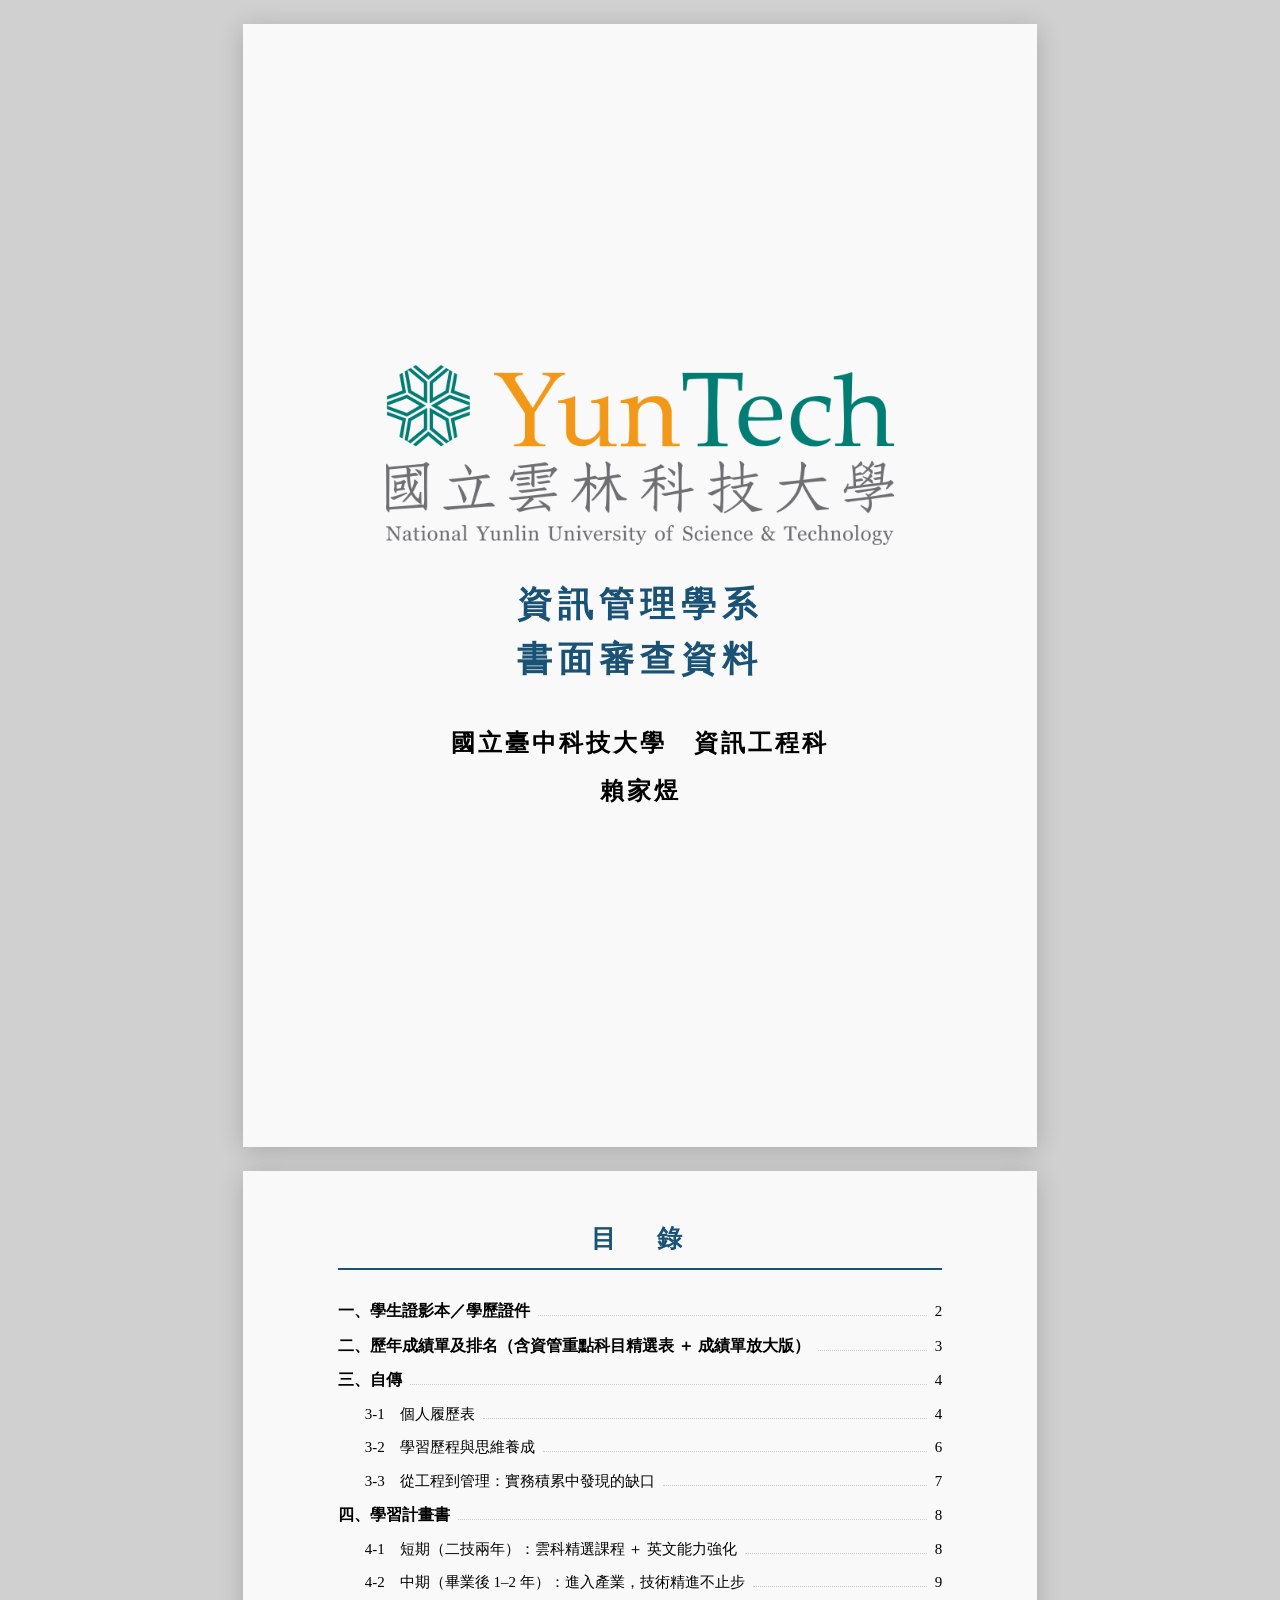
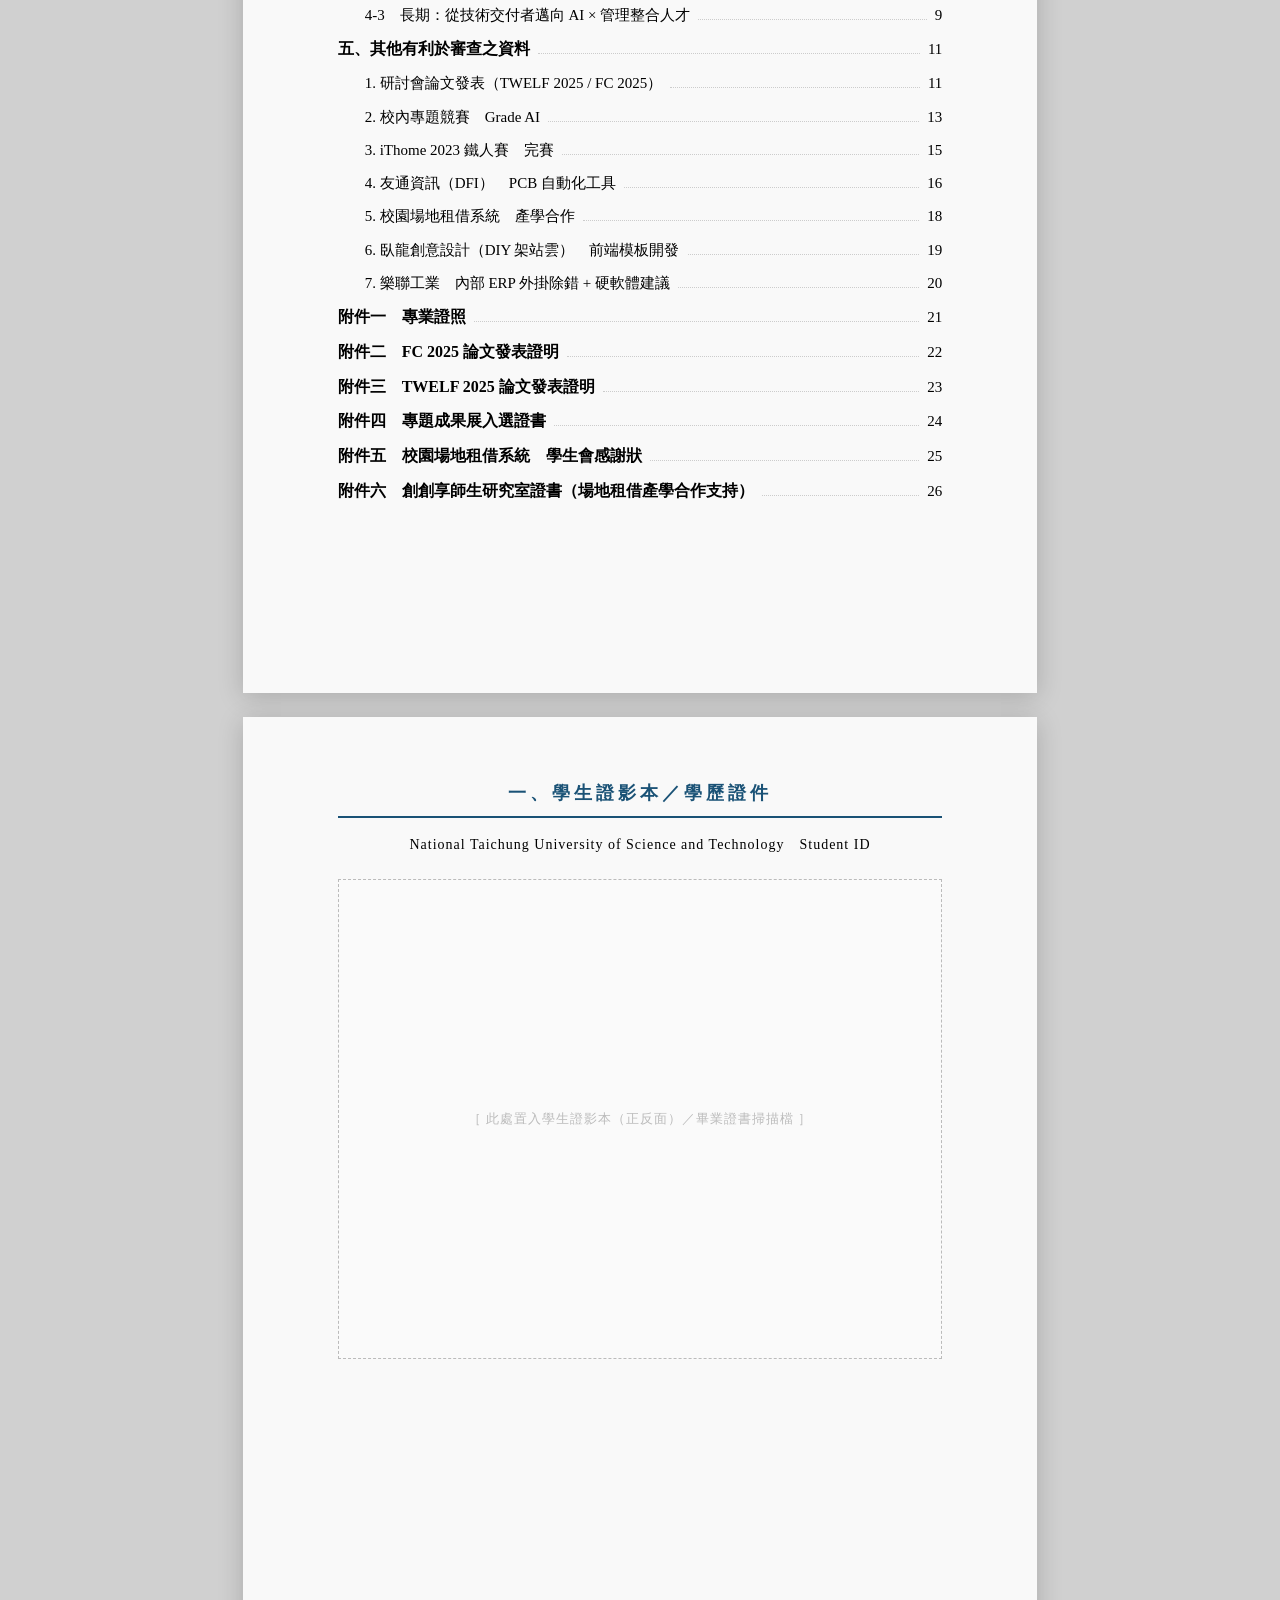
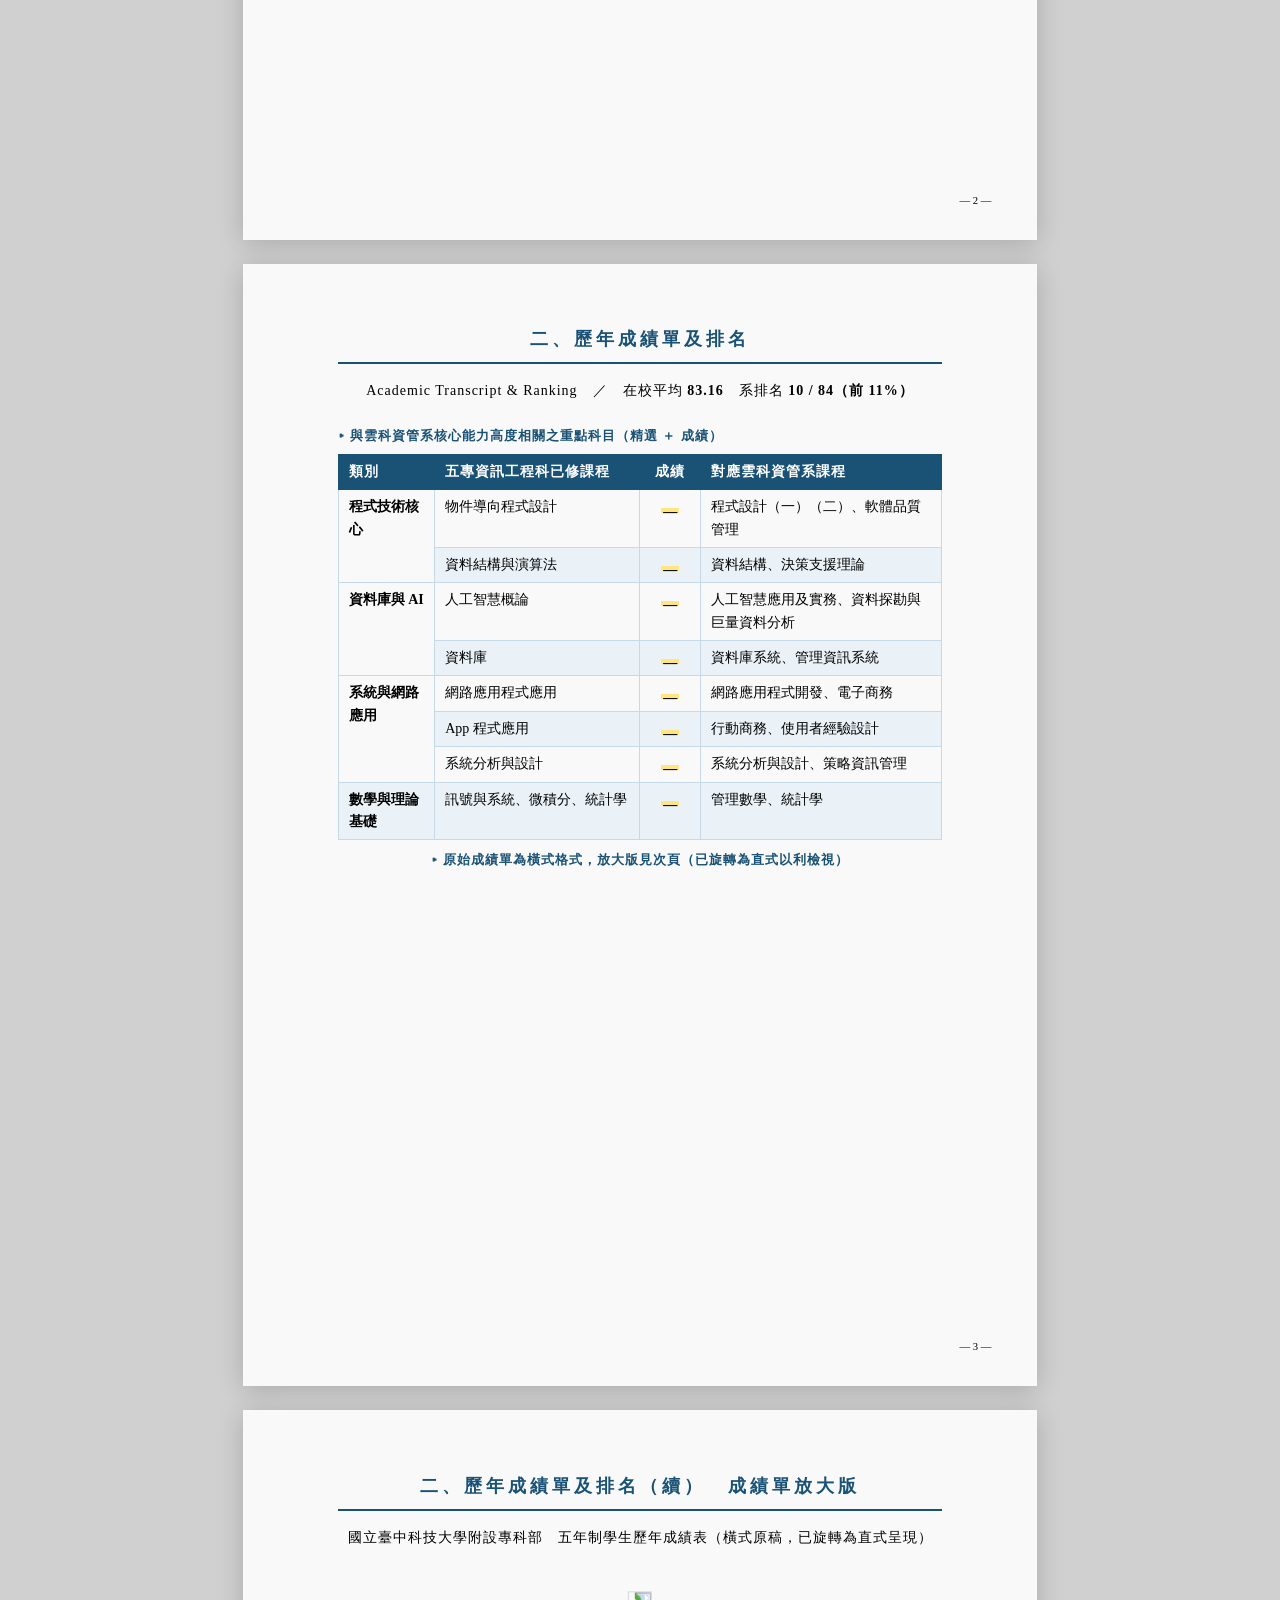
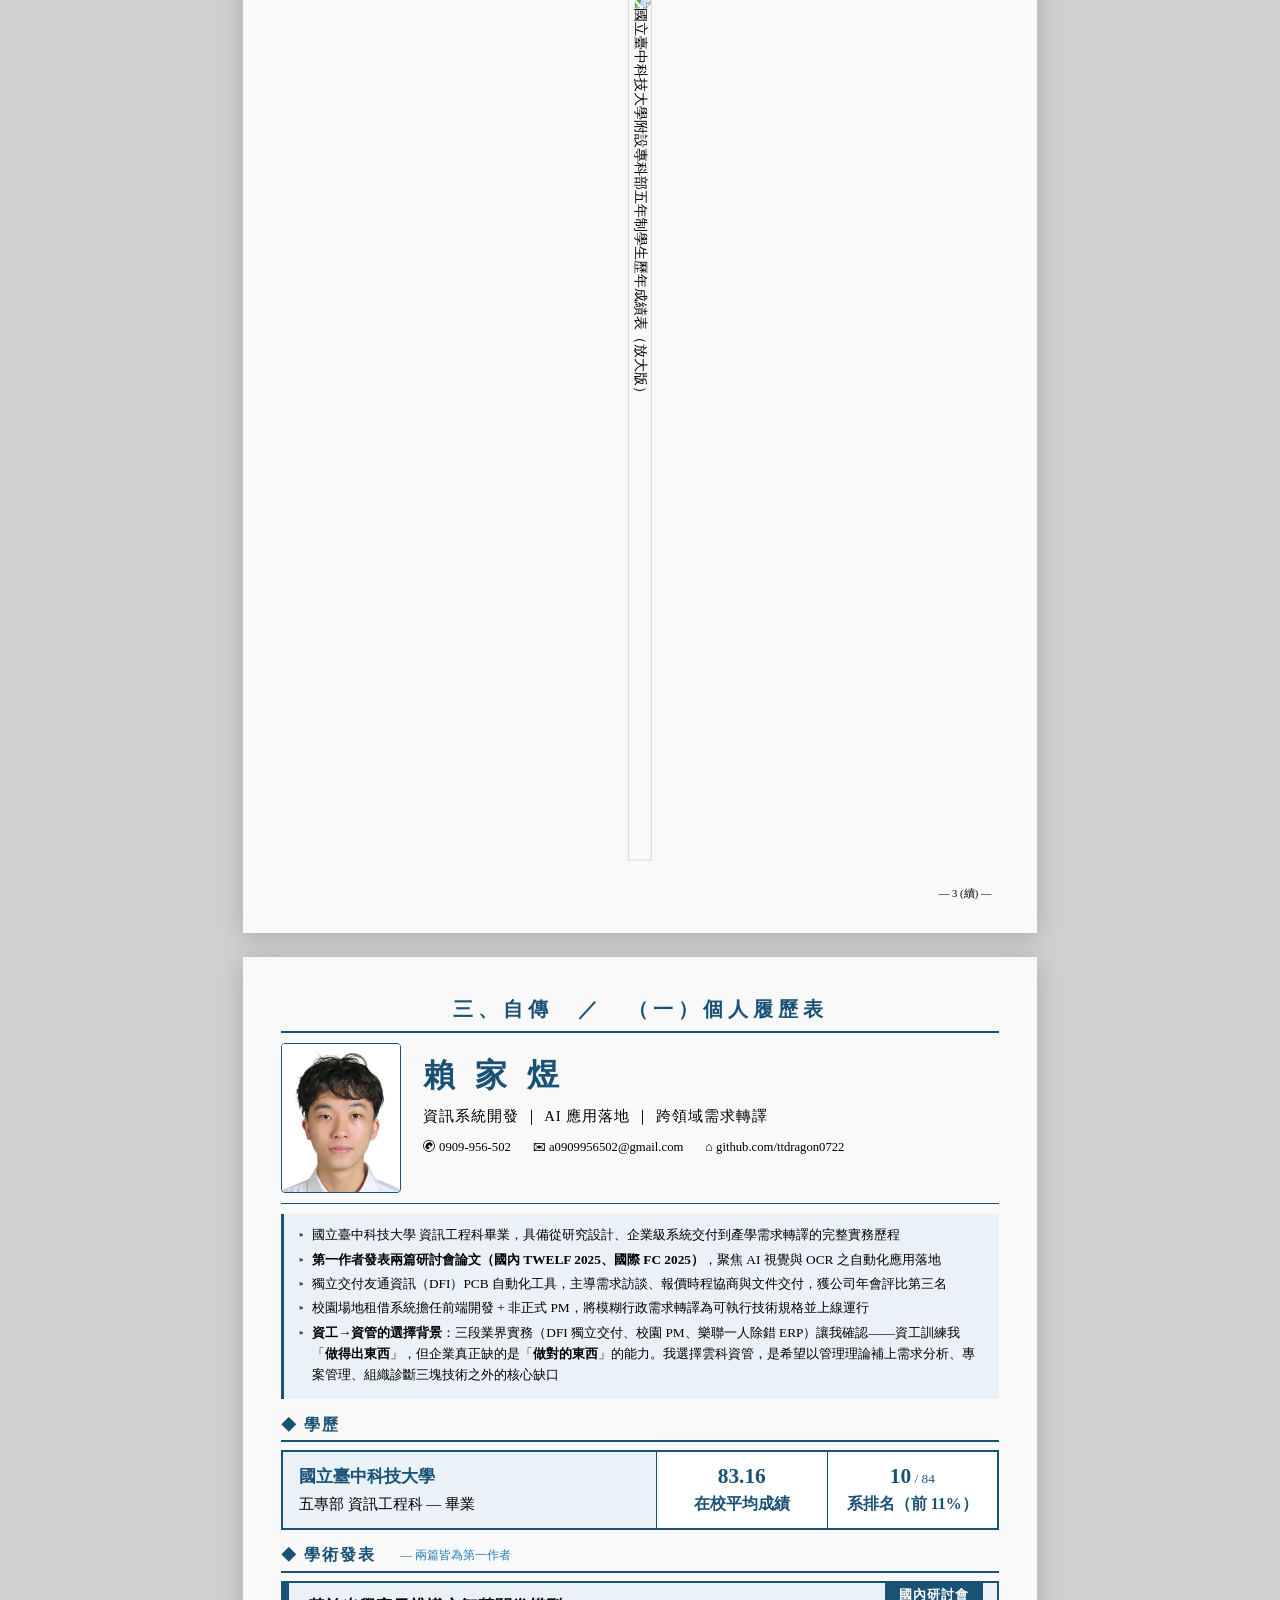
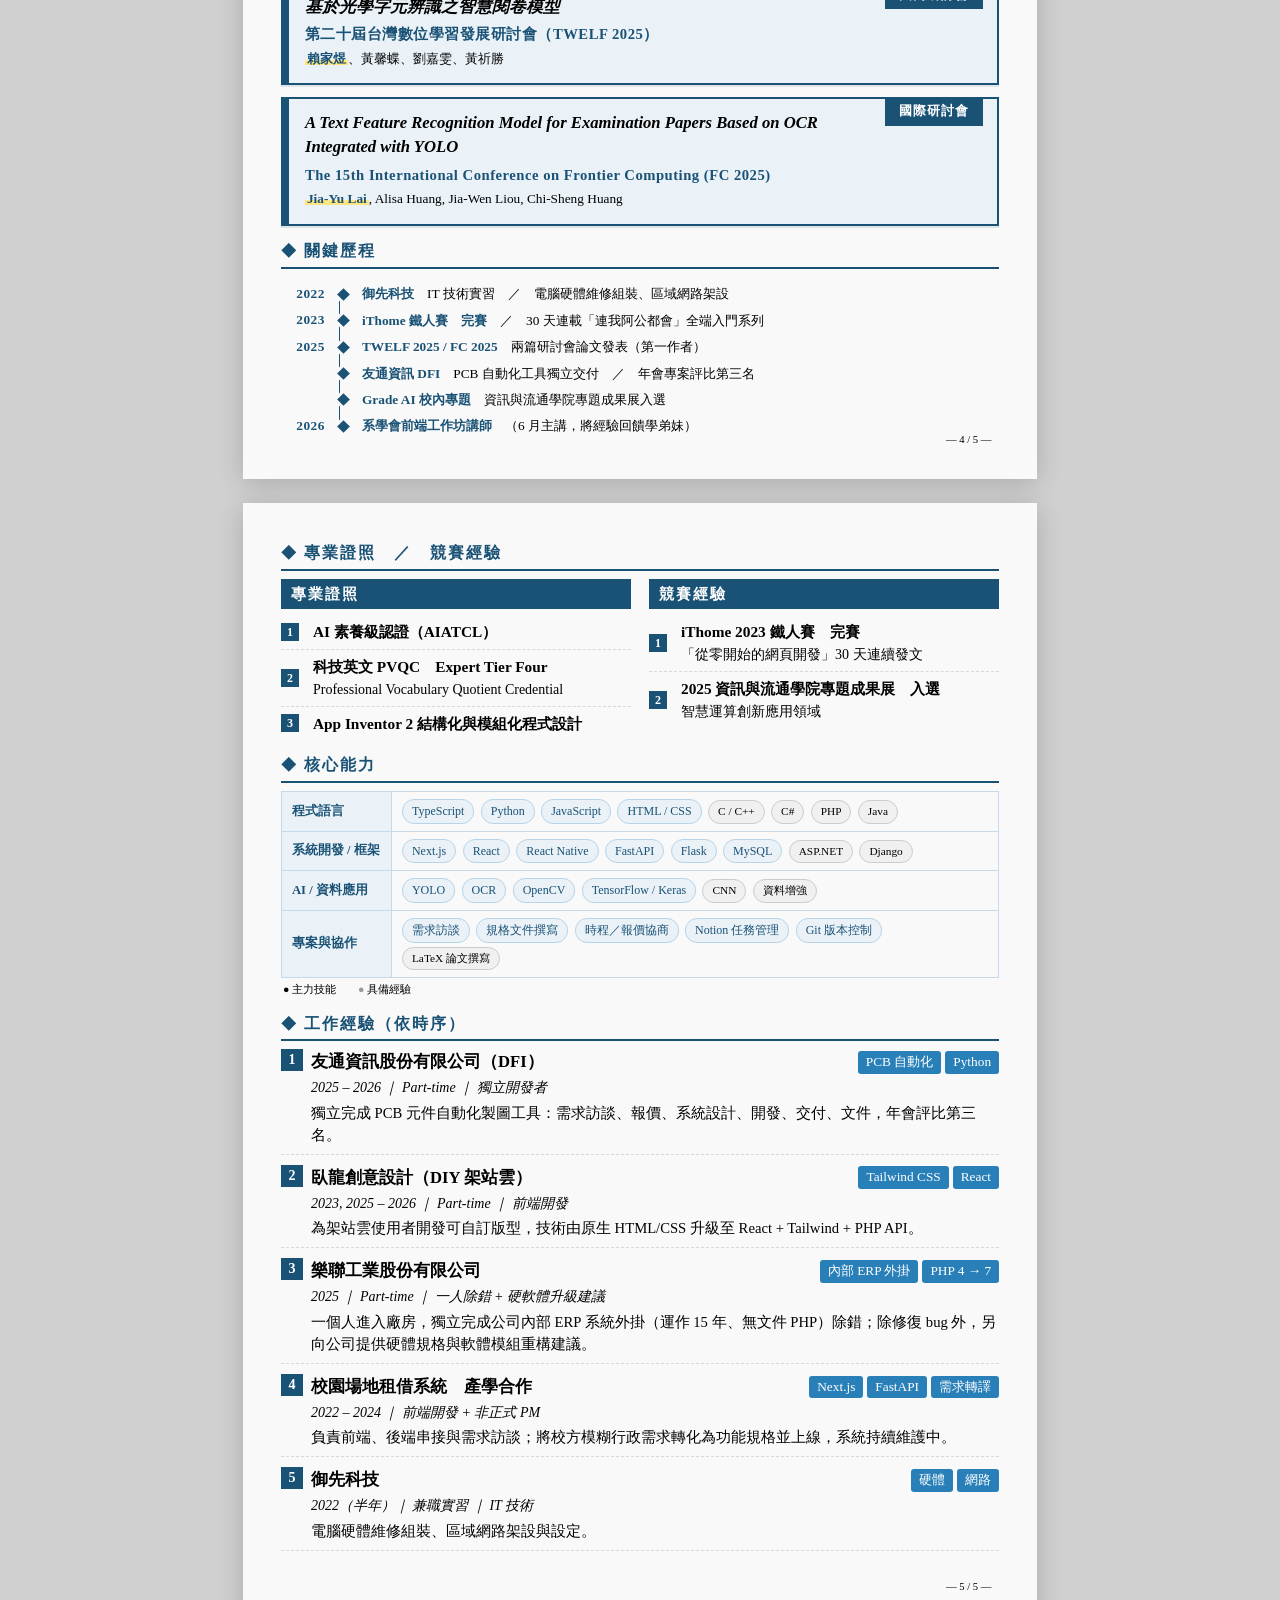
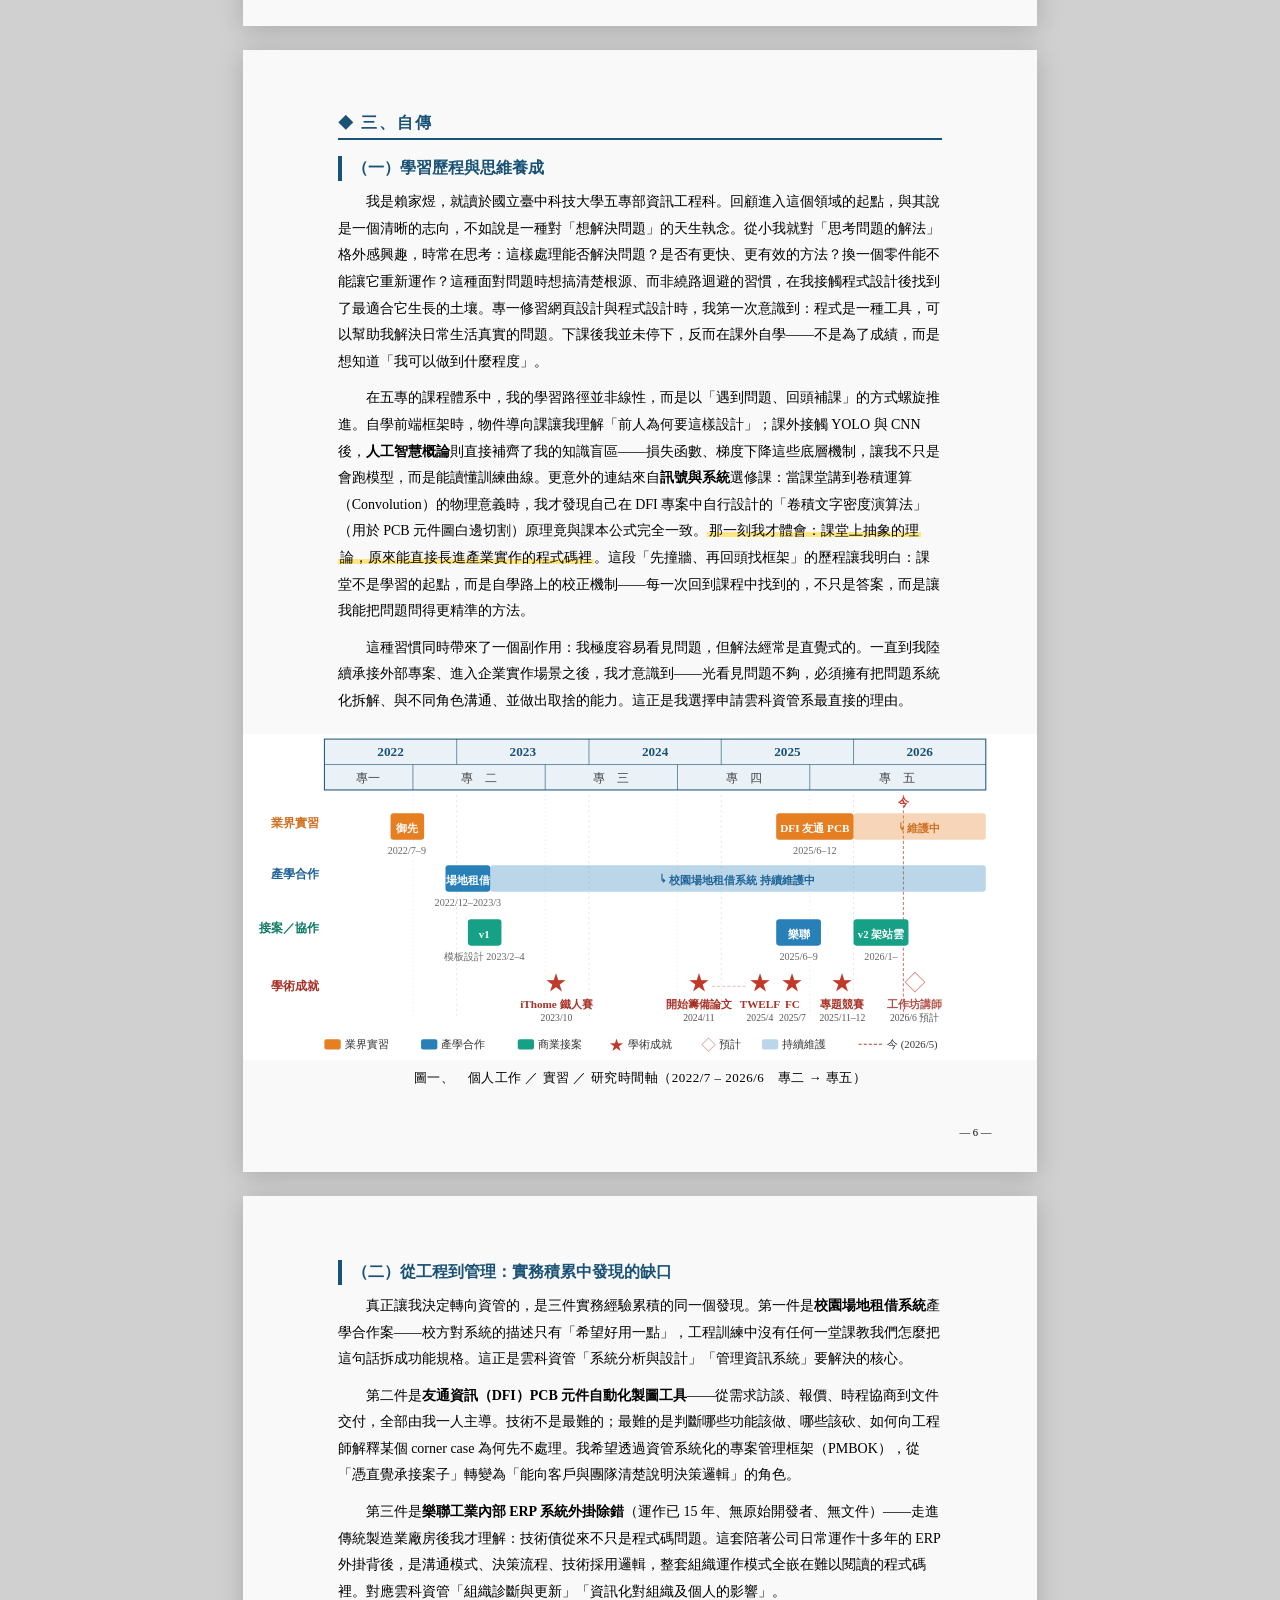
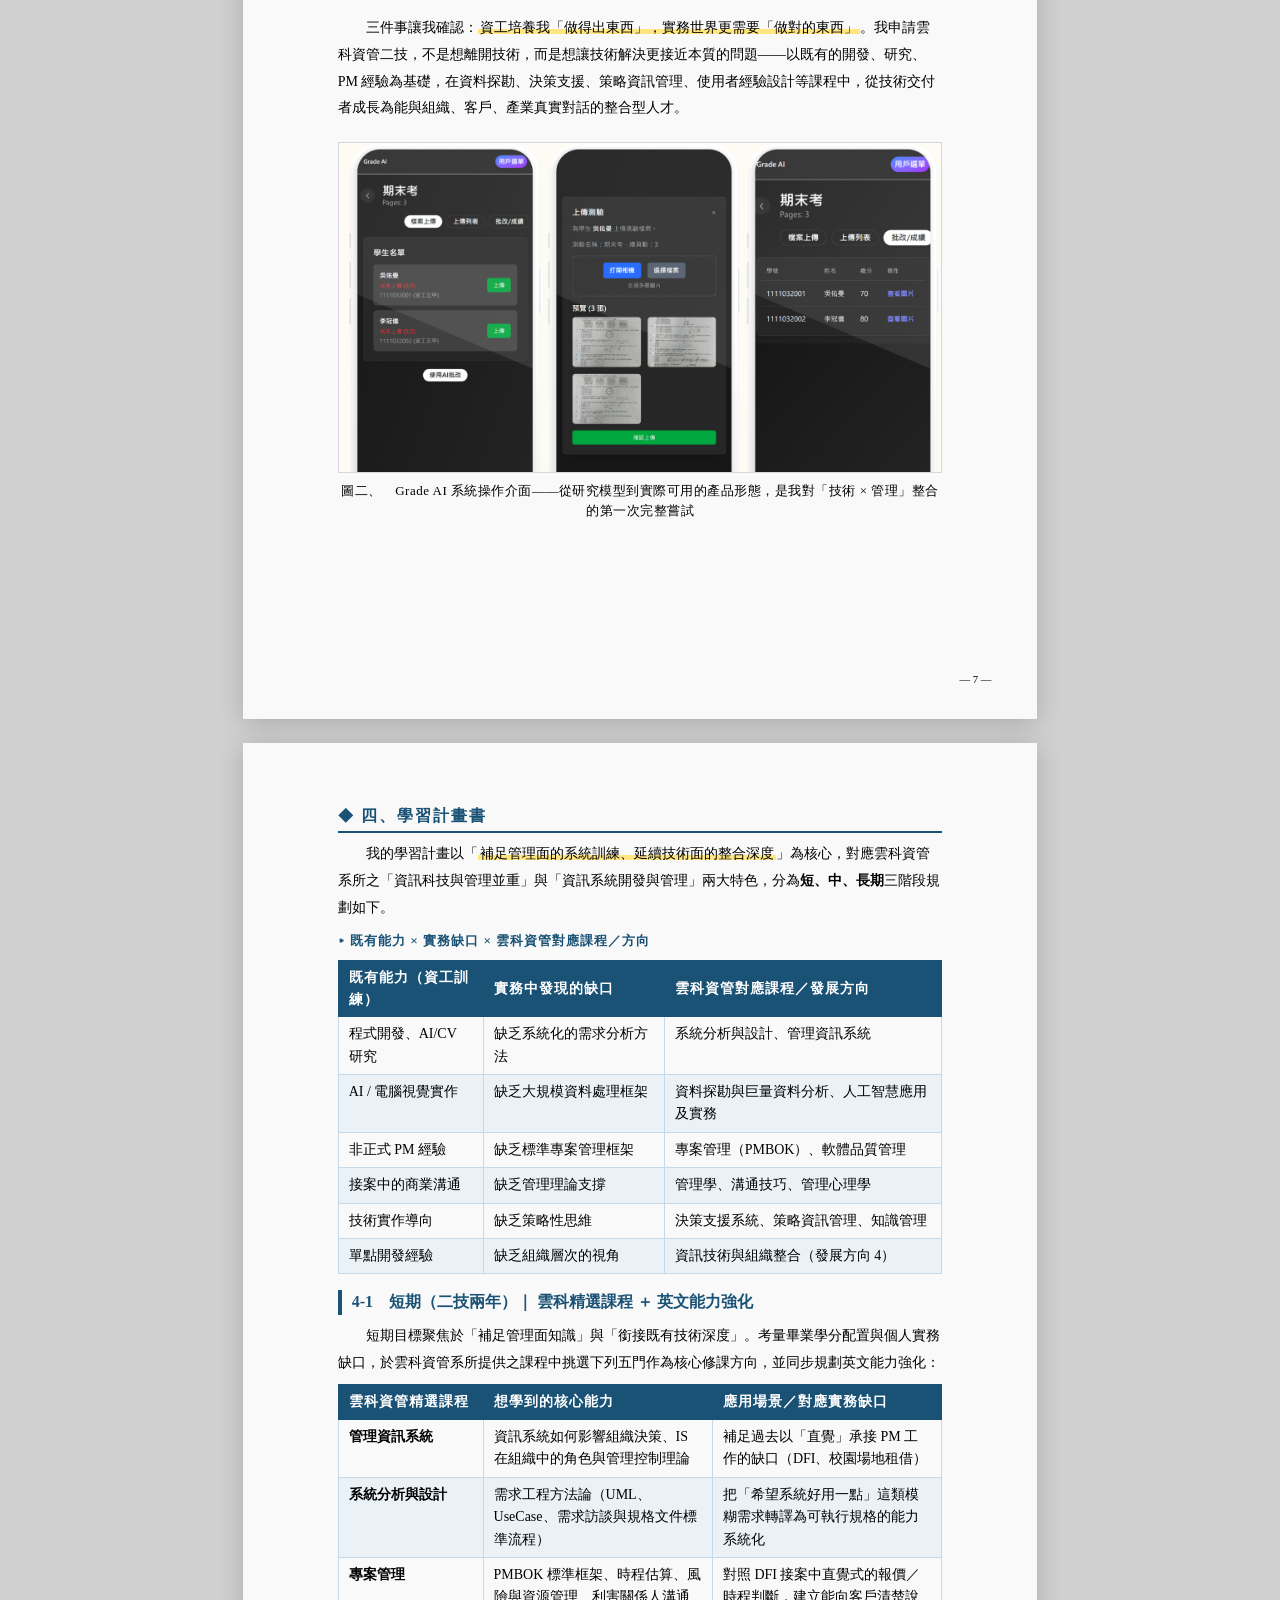
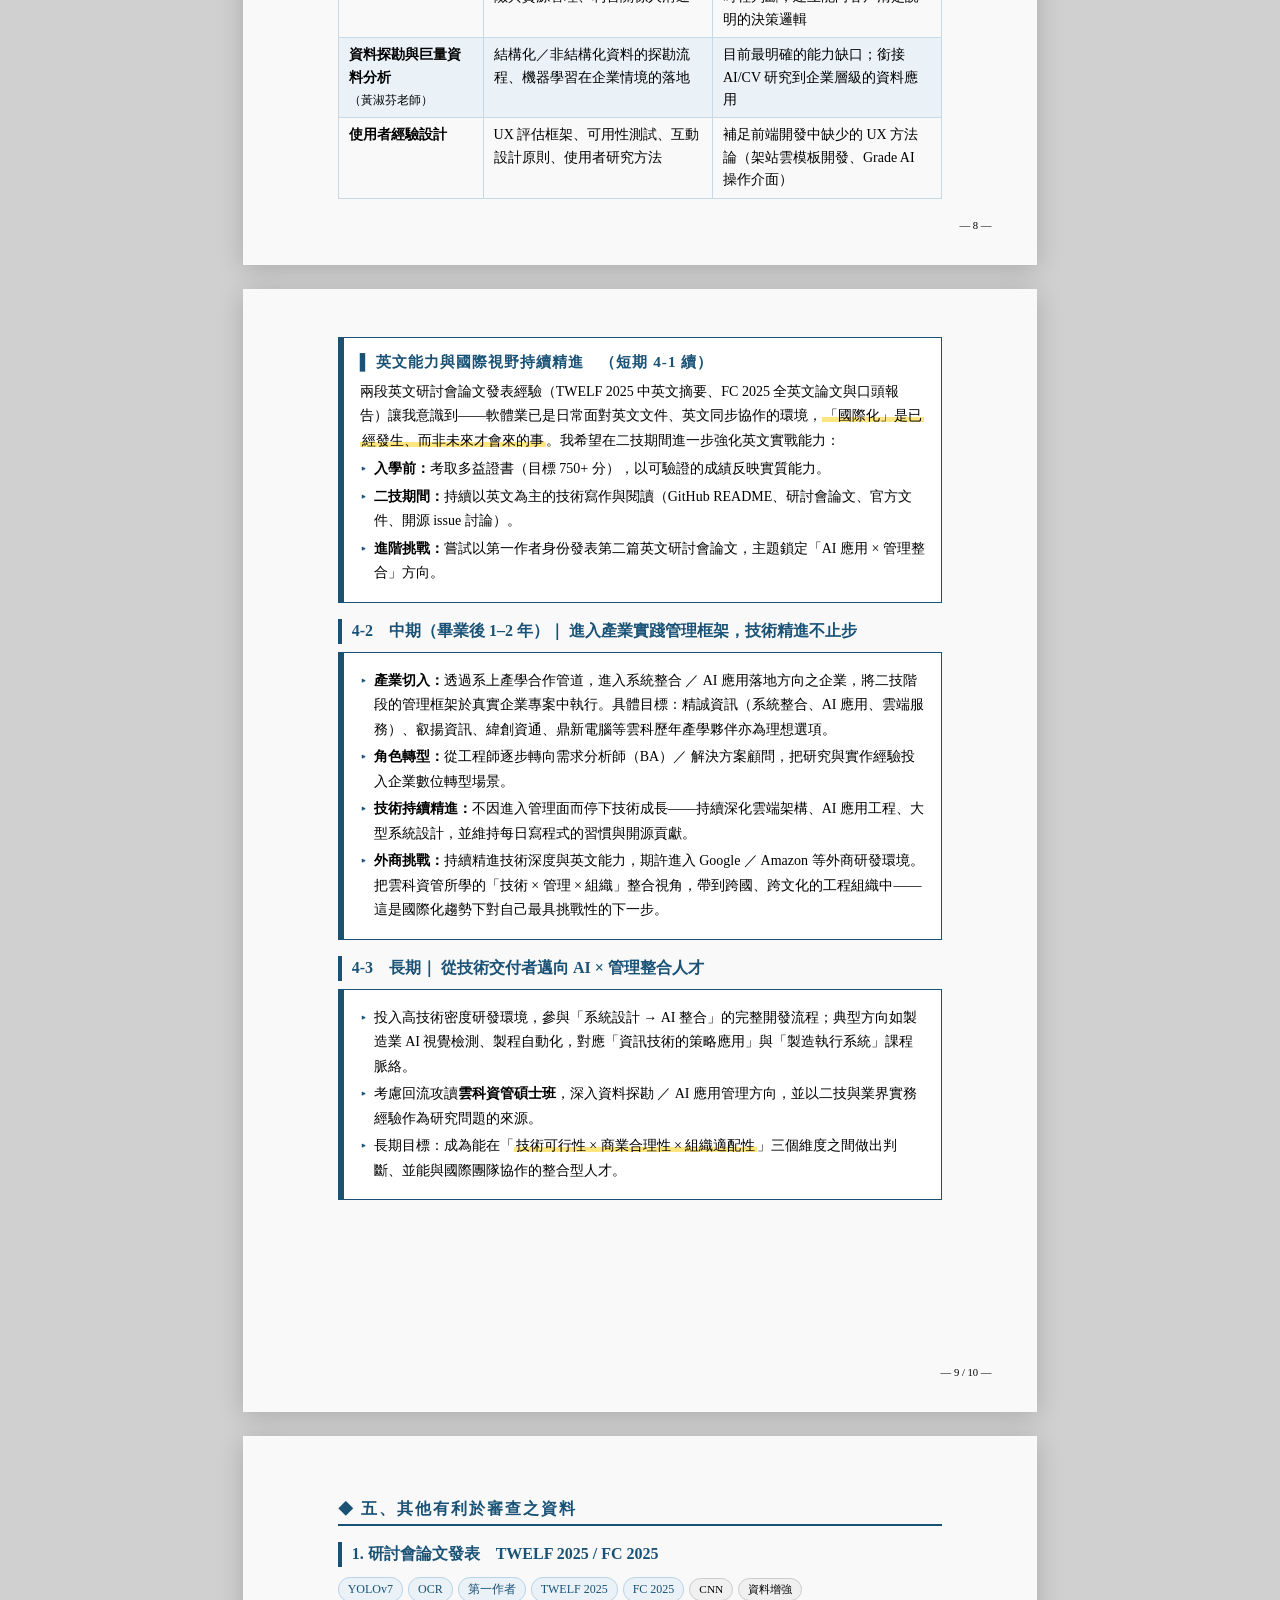
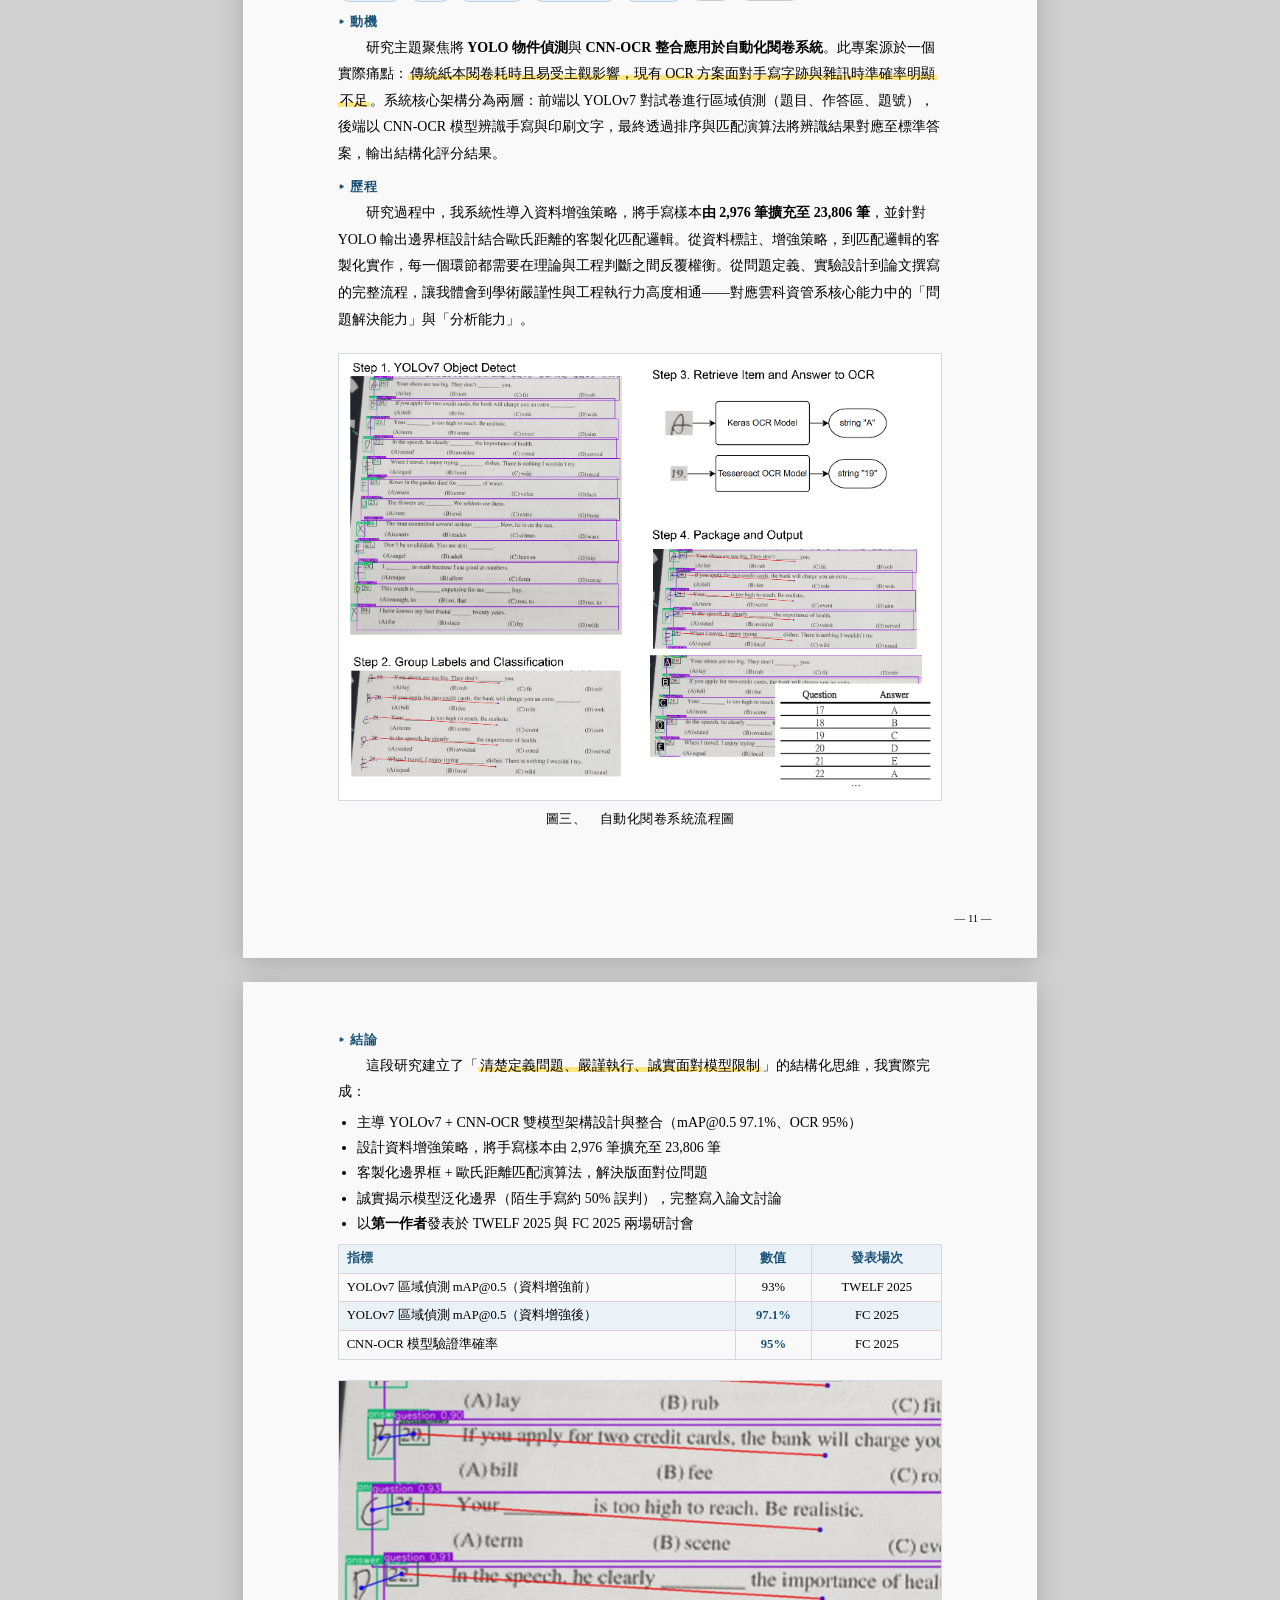
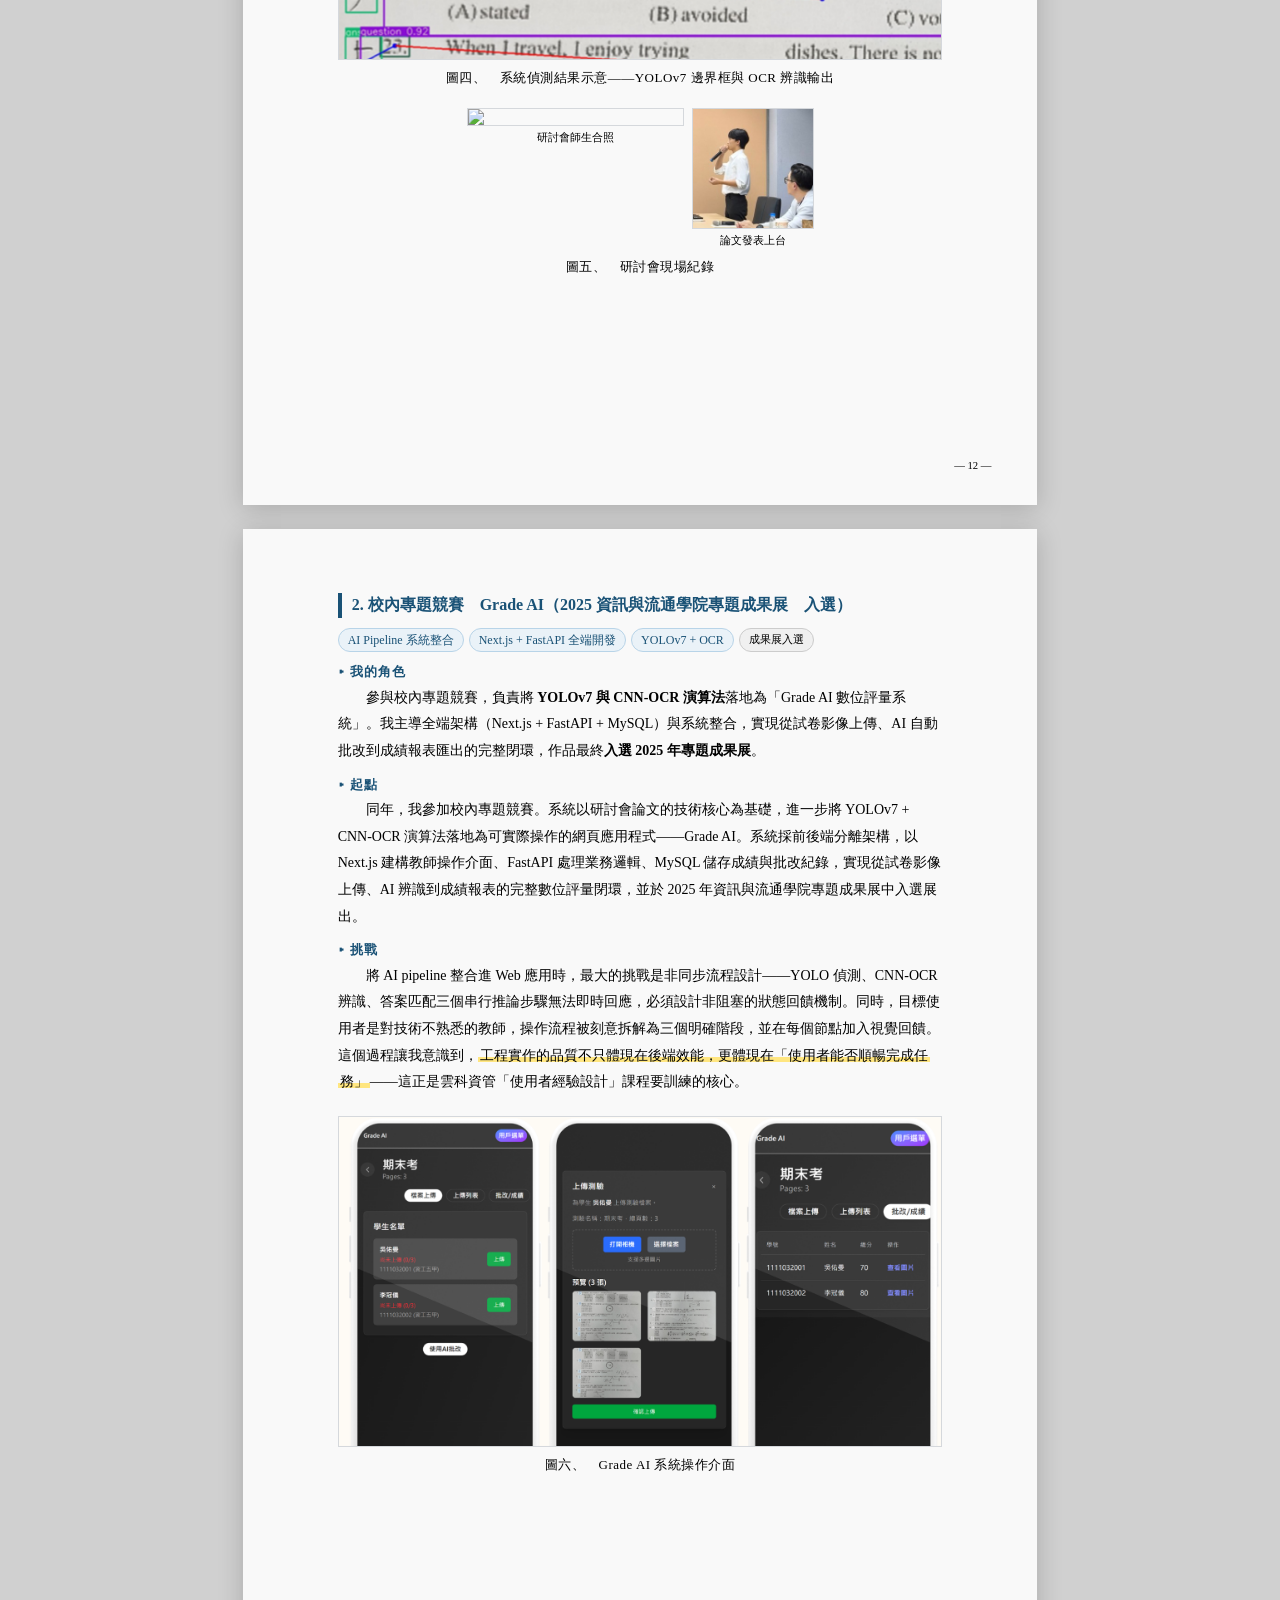
==== commit 91985d7a: "refactor: 統一螢光筆為黃色、精簡粗體，並輸出 content.md - 將所有 highlight-blue / highlight-pink 改為統一的 highlight（黃色） - 每" ====
--- a/雲科.html
+++ b/雲科.html
@@ -204,14 +204,35 @@
   .exp-item {
     margin-bottom: 10px;
     padding-bottom: 8px;
+    padding-left: 30px;
     border-bottom: 1px dashed var(--border);
+    position: relative;
   }
   .exp-item:last-child { border-bottom: none; margin-bottom: 0; }
+
+  .exp-no {
+    position: absolute;
+    left: 0;
+    top: 0;
+    width: 22px;
+    height: 22px;
+    background: var(--accent);
+    color: #fff;
+    font-size: 10.5pt;
+    font-weight: 700;
+    font-family: "Times New Roman", serif;
+    display: flex;
+    align-items: center;
+    justify-content: center;
+    letter-spacing: 0;
+    line-height: 1;
+  }
 
   .exp-header {
     display: flex;
     justify-content: space-between;
-    align-items: baseline;
+    align-items: center;
+    gap: 10px;
     margin-bottom: 2px;
   }
 
@@ -276,37 +297,56 @@
   /* ===== 學術發表卡片 ===== */
   .pub-card {
     background: var(--accent-bg);
-    border: 2px solid var(--accent);
+    border: 2.5px solid var(--accent);
+    border-left: 8px solid var(--accent);
     border-radius: 0;
-    padding: 12px 16px;
-    margin-bottom: 10px;
+    padding: 12px 16px 14px;
+    margin-bottom: 12px;
     position: relative;
+    box-shadow: 0 2px 0 rgba(26,82,118,0.12);
   }
 
   .pub-badge {
     position: absolute;
     top: -1px;
-    right: 12px;
+    right: 14px;
     background: var(--accent);
     color: #fff;
-    font-size: 7.5pt;
-    padding: 2px 10px 3px;
+    font-size: 10pt;
+    padding: 3px 14px 4px;
     border-radius: 0;
-    letter-spacing: 0.5px;
+    letter-spacing: 1px;
     font-weight: 700;
   }
 
   .pub-title {
     font-weight: 700;
-    font-size: 10.5pt;
+    font-size: 12.5pt;
     color: var(--text-primary);
     font-style: italic;
-    line-height: 1.4;
-    padding-right: 80px;
-  }
-
-  .pub-venue { color: var(--accent); font-size: 9.5pt; margin-top: 3px; font-weight: 600; }
-  .pub-authors { color: var(--text-secondary); font-size: 9pt; margin-top: 2px; }
+    line-height: 1.45;
+    padding-right: 100px;
+    margin-bottom: 4px;
+  }
+
+  .pub-venue { color: var(--accent); font-size: 11pt; margin-top: 4px; font-weight: 700; letter-spacing: 0.5px; }
+  .pub-authors { color: var(--text-secondary); font-size: 10pt; margin-top: 3px; }
+  .pub-authors strong {
+    background-image: linear-gradient(transparent 58%, #ffe680 58%, #ffe680 95%, transparent 95%);
+    padding: 0 2px;
+    color: var(--accent);
+  }
+  .pub-card .first-author-tag {
+    display: inline-block;
+    background: var(--accent);
+    color: #fff;
+    font-size: 8.5pt;
+    font-weight: 700;
+    padding: 1px 8px;
+    margin-right: 6px;
+    letter-spacing: 0.5px;
+    vertical-align: middle;
+  }
 
   /* ===== 作品集 ===== */
   .project-item {
@@ -351,6 +391,41 @@
   .cert-icon { color: var(--accent); font-size: 11.5pt; flex-shrink: 0; }
   .cert-name { font-weight: 700; }
   .cert-detail { color: var(--text-muted); font-size: 10.5pt; }
+
+  /* ===== 證照／競賽　兩欄區塊 ===== */
+  .cert-columns {
+    display: flex;
+    gap: 18px;
+    align-items: stretch;
+  }
+  .cert-col { flex: 1; }
+  .cert-col-title {
+    font-size: 11pt;
+    font-weight: 700;
+    color: #fff;
+    background: var(--accent);
+    padding: 4px 10px;
+    letter-spacing: 2px;
+    margin-bottom: 6px;
+  }
+  .cert-no {
+    display: inline-flex;
+    align-items: center;
+    justify-content: center;
+    width: 18px;
+    height: 18px;
+    background: var(--accent);
+    color: #fff;
+    font-family: "Times New Roman", serif;
+    font-size: 9pt;
+    font-weight: 700;
+    margin-right: 6px;
+    flex-shrink: 0;
+    line-height: 1;
+  }
+  .cert-col .cert-list li {
+    align-items: center;
+  }
 
   /* ===== Chip 區塊 ===== */
   .exp-chips, .proj-chips {
@@ -404,7 +479,7 @@
 
   /* ===== 書審文件頁 ===== */
   .page-doc {
-    padding: 2.54cm 2.5cm;
+    padding: 1.27cm 2.5cm;
     font-size: 14px;
   }
 
@@ -430,7 +505,7 @@
     align-items: center;
     justify-content: center;
     gap: 32px;
-    padding: 3cm 2.5cm 2.5cm;
+    padding: 1.5cm 2.5cm 1.25cm;
   }
 
   .cover-logo {
@@ -523,7 +598,7 @@
   .toc-page { font-size: 15px; color: var(--text-muted); white-space: nowrap; }
 
   /* ===== 附件頁 ===== */
-  .page-appendix { padding-top: 1.2cm; padding-bottom: 1.2cm; }
+  .page-appendix { padding-top: 0.6cm; padding-bottom: 0.6cm; }
 
   .attachment-title {
     font-size: 18px;
@@ -747,9 +822,9 @@
       background: var(--page-bg);
     }
 
-    .page-doc { padding: 2.54cm 2.5cm; }
-    .page-appendix { padding-top: 1.2cm; padding-bottom: 1.2cm; }
-    .page-cover { padding: 3cm 2.5cm 2.5cm; }
+    .page-doc { padding: 1.27cm 2.5cm; }
+    .page-appendix { padding-top: 0.6cm; padding-bottom: 0.6cm; }
+    .page-cover { padding: 1.5cm 2.5cm 1.25cm; }
 
     a { text-decoration: none !important; color: var(--text-muted) !important; }
 
@@ -951,8 +1026,8 @@
   <div class="summary">
     <ul>
       <li>國立臺中科技大學 資訊工程科畢業，具備從研究設計、企業級系統交付到產學需求轉譯的完整實務歷程</li>
-      <li>第一作者發表兩篇研討會論文（國內 TWELF 2025、國際 FC 2025），聚焦 AI 視覺與 OCR 之自動化應用落地</li>
-      <li>獨立交付友通資訊（DFI）PCB 自動化工具，主導需求訪談、報價時程協商與文件交付，獲公司年會評比第四名</li>
+      <li><strong>第一作者發表兩篇研討會論文（國內 TWELF 2025、國際 FC 2025）</strong>，聚焦 AI 視覺與 OCR 之自動化應用落地</li>
+      <li>獨立交付友通資訊（DFI）PCB 自動化工具，主導需求訪談、報價時程協商與文件交付，獲公司年會評比第三名</li>
       <li>校園場地租借系統擔任前端開發 + 非正式 PM，將模糊行政需求轉譯為可執行技術規格並上線運行</li>
       <li><b>資工→資管的選擇背景</b>：三段業界實務（DFI 獨立交付、校園 PM、樂聯一人除錯 ERP）讓我確認——資工訓練我「<b>做得出東西</b>」，但企業真正缺的是「<b>做對的東西</b>」的能力。我選擇雲科資管，是希望以管理理論補上需求分析、專案管理、組織診斷三塊技術之外的核心缺口</li>
     </ul>
@@ -1015,7 +1090,7 @@
     <div class="tl-row">
       <div class="tl-year"></div>
       <div class="tl-dot"></div>
-      <div class="tl-text"><b>友通資訊 DFI</b>　PCB 自動化工具獨立交付　／　年會專案評比第四名</div>
+      <div class="tl-text"><b>友通資訊 DFI</b>　PCB 自動化工具獨立交付　／　年會專案評比第三名</div>
     </div>
     <div class="tl-row">
       <div class="tl-year"></div>
@@ -1032,11 +1107,61 @@
   <div class="page-number">— 4 / 5 —</div>
 </div>
 
-<!-- ==================== 履歷第二頁：能力 + 工作經驗 + 證照 ==================== -->
+<!-- ==================== 履歷第二頁：證照／競賽 + 核心能力 + 工作經驗 ==================== -->
 <div class="page page-break">
 
+  <!-- 證照 / 競賽：兩欄 -->
+  <div class="section-title" style="margin-top:0;"><span class="icon">◆</span> 專業證照　／　競賽經驗</div>
+
+  <div class="cert-columns">
+
+    <!-- 左欄：專業證照 -->
+    <div class="cert-col">
+      <div class="cert-col-title">專業證照</div>
+      <ul class="cert-list">
+        <li>
+          <span class="cert-no">1</span>
+          <div><span class="cert-name">AI 素養級認證（AIATCL）</span></div>
+        </li>
+        <li>
+          <span class="cert-no">2</span>
+          <div>
+            <span class="cert-name">科技英文 PVQC　Expert Tier Four</span>
+            <div class="cert-detail">Professional Vocabulary Quotient Credential</div>
+          </div>
+        </li>
+        <li>
+          <span class="cert-no">3</span>
+          <div><span class="cert-name">App Inventor 2 結構化與模組化程式設計</span></div>
+        </li>
+      </ul>
+    </div>
+
+    <!-- 右欄：競賽經驗 -->
+    <div class="cert-col">
+      <div class="cert-col-title">競賽經驗</div>
+      <ul class="cert-list">
+        <li>
+          <span class="cert-no">1</span>
+          <div>
+            <span class="cert-name">iThome 2023 鐵人賽　完賽</span>
+            <div class="cert-detail">「從零開始的網頁開發」30 天連續發文</div>
+          </div>
+        </li>
+        <li>
+          <span class="cert-no">2</span>
+          <div>
+            <span class="cert-name">2025 資訊與流通學院專題成果展　入選</span>
+            <div class="cert-detail">智慧運算創新應用領域</div>
+          </div>
+        </li>
+      </ul>
+    </div>
+
+  </div>
+
   <!-- 技術能力 -->
-  <div class="section-title" style="margin-top:0;"><span class="icon">◆</span> 核心能力</div>
+  <div class="section-title"><span class="icon">◆</span> 核心能力</div>
 
   <table class="skill-table">
     <tr>
@@ -1053,7 +1178,7 @@
       </td>
     </tr>
     <tr>
-      <th>系統開發</th>
+      <th>系統開發 / 框架</th>
       <td>
         <span class="chip">Next.js</span>
         <span class="chip">React</span>
@@ -1087,15 +1212,7 @@
         <span class="chip secondary">LaTeX 論文撰寫</span>
       </td>
     </tr>
-    <tr>
-      <th>語文能力</th>
-      <td>
-        <span class="chip">英文國際研討會 FC 2025 口頭發表</span>
-        <span class="chip">英文論文第一作者撰寫</span>
-        <span class="chip">科技英文 PVQC（Expert Tier Four）</span>
-        <span class="chip secondary">持續閱讀英文技術文件與開源討論</span>
-      </td>
-    </tr>
+
   </table>
 
   <div style="margin-top:4px; font-size:8pt; color:var(--text-muted); padding-left:2px;">
@@ -1106,110 +1223,80 @@
   <div class="section-title"><span class="icon">◆</span> 工作經驗（依時序）</div>
 
   <div class="exp-item">
+    <span class="exp-no">1</span>
     <div class="exp-header">
       <span class="exp-title">友通資訊股份有限公司（DFI）</span>
-    </div>
-    <div class="exp-info-row">
-      <span class="exp-meta-text">2025 – 2026 ｜ Part-time ｜ 獨立開發者</span>
       <span class="exp-tags">
         <span class="project-type">PCB 自動化</span>
         <span class="project-type">Python</span>
       </span>
     </div>
-    <div class="exp-desc">獨立完成 PCB 元件自動化製圖工具：需求訪談、報價、系統設計、開發、交付、文件，年會評比第四名。</div>
+    <div class="exp-info-row">
+      <span class="exp-meta-text">2025 – 2026 ｜ Part-time ｜ 獨立開發者</span>
+    </div>
+    <div class="exp-desc">獨立完成 PCB 元件自動化製圖工具：需求訪談、報價、系統設計、開發、交付、文件，年會評比第三名。</div>
   </div>
 
   <div class="exp-item">
+    <span class="exp-no">2</span>
     <div class="exp-header">
       <span class="exp-title">臥龍創意設計（DIY 架站雲）</span>
-    </div>
-    <div class="exp-info-row">
-      <span class="exp-meta-text">2023, 2025 – 2026 ｜ Part-time ｜ 前端開發</span>
       <span class="exp-tags">
         <span class="project-type">Tailwind CSS</span>
         <span class="project-type">React</span>
       </span>
     </div>
+    <div class="exp-info-row">
+      <span class="exp-meta-text">2023, 2025 – 2026 ｜ Part-time ｜ 前端開發</span>
+    </div>
     <div class="exp-desc">為架站雲使用者開發可自訂版型，技術由原生 HTML/CSS 升級至 React + Tailwind + PHP API。</div>
   </div>
 
   <div class="exp-item">
+    <span class="exp-no">3</span>
     <div class="exp-header">
       <span class="exp-title">樂聯工業股份有限公司</span>
-    </div>
-    <div class="exp-info-row">
-      <span class="exp-meta-text">2025 ｜ Part-time ｜ 一人除錯 + 硬軟體升級建議</span>
       <span class="exp-tags">
         <span class="project-type">內部 ERP 外掛</span>
         <span class="project-type">PHP 4 → 7</span>
       </span>
     </div>
+    <div class="exp-info-row">
+      <span class="exp-meta-text">2025 ｜ Part-time ｜ 一人除錯 + 硬軟體升級建議</span>
+    </div>
     <div class="exp-desc">一個人進入廠房，獨立完成公司內部 ERP 系統外掛（運作 15 年、無文件 PHP）除錯；除修復 bug 外，另向公司提供硬體規格與軟體模組重構建議。</div>
   </div>
 
   <div class="exp-item">
+    <span class="exp-no">4</span>
     <div class="exp-header">
       <span class="exp-title">校園場地租借系統　產學合作</span>
-    </div>
-    <div class="exp-info-row">
-      <span class="exp-meta-text">2022 – 2024 ｜ 前端開發 + 非正式 PM</span>
       <span class="exp-tags">
         <span class="project-type">Next.js</span>
         <span class="project-type">FastAPI</span>
         <span class="project-type">需求轉譯</span>
       </span>
     </div>
+    <div class="exp-info-row">
+      <span class="exp-meta-text">2022 – 2024 ｜ 前端開發 + 非正式 PM</span>
+    </div>
     <div class="exp-desc">負責前端、後端串接與需求訪談；將校方模糊行政需求轉化為功能規格並上線，系統持續維護中。</div>
   </div>
 
   <div class="exp-item">
+    <span class="exp-no">5</span>
     <div class="exp-header">
       <span class="exp-title">御先科技</span>
-    </div>
-    <div class="exp-info-row">
-      <span class="exp-meta-text">2022（半年）｜ 兼職實習 ｜ IT 技術</span>
       <span class="exp-tags">
         <span class="project-type">硬體</span>
         <span class="project-type">網路</span>
       </span>
     </div>
+    <div class="exp-info-row">
+      <span class="exp-meta-text">2022（半年）｜ 兼職實習 ｜ IT 技術</span>
+    </div>
     <div class="exp-desc">電腦硬體維修組裝、區域網路架設與設定。</div>
   </div>
-
-  <!-- 證照 -->
-  <div class="section-title"><span class="icon">◆</span> 專業證照與其他成就</div>
-
-  <ul class="cert-list">
-    <li>
-      <span class="cert-icon">▪</span>
-      <div><span class="cert-name">AI 素養級認證（AIATCL）</span></div>
-    </li>
-    <li>
-      <span class="cert-icon">▪</span>
-      <div>
-        <span class="cert-name">科技英文 PVQC　Expert Tier Four</span>
-        <div class="cert-detail">Professional Vocabulary Quotient Credential</div>
-      </div>
-    </li>
-    <li>
-      <span class="cert-icon">▪</span>
-      <div><span class="cert-name">App Inventor 2 結構化與模組化程式設計</span></div>
-    </li>
-    <li>
-      <span class="cert-icon">▪</span>
-      <div>
-        <span class="cert-name">iThome 2023 鐵人賽　完賽</span>
-        <div class="cert-detail">「從零開始的網頁開發」30 天連續發文</div>
-      </div>
-    </li>
-    <li>
-      <span class="cert-icon">▪</span>
-      <div>
-        <span class="cert-name">2025 資訊與流通學院專題成果展　入選</span>
-        <div class="cert-detail">智慧運算創新應用領域</div>
-      </div>
-    </li>
-  </ul>
 
   <div class="page-number">— 5 / 5 —</div>
 </div>
@@ -1221,8 +1308,8 @@
 
   <div class="bio-sub-title">（一）學習歷程與思維養成</div>
   <div class="bio-content">
-    <p><span class="highlight-blue">我是賴家煜，就讀於國立臺中科技大學五專部資訊工程科。</span>回顧進入這個領域的起點，與其說是一個清晰的志向，不如說是一種<b>對「想解決問題」的天生執念</b>。從小我就對「思考問題的解法」格外感興趣，時常在思考：這樣處理能否解決問題？是否有更快、更有效的方法？換一個零件能不能讓它重新運作？這種面對問題時想搞清楚根源、而非繞路迴避的習慣，在我接觸程式設計後找到了最適合它生長的土壤。專一修習網頁設計與程式設計時，我第一次意識到：程式是一種工具，可以幫助我解決日常生活真實的問題。下課後我並未停下，反而在課外自學——不是為了成績，而是想知道「我可以做到什麼程度」。</p>
-    <p>在五專的課程體系中，我的學習路徑並非線性，而是以「遇到問題、回頭補課」的方式螺旋推進。自學前端框架時，物件導向課讓我理解「前人為何要這樣設計」；課外接觸 YOLO 與 CNN 後，<b>人工智慧概論</b>則<span class="highlight-blue"><b>直接補齊了我的知識盲區</b></span>——損失函數、梯度下降這些底層機制，讓我不只是會跑模型，而是能讀懂訓練曲線。更意外的連結來自<b>訊號與系統</b>選修課：當課堂講到<b>卷積運算（Convolution）</b>的物理意義時，我才發現自己在 DFI 專案中自行設計的「卷積文字密度演算法」（用於 PCB 元件圖白邊切割）<b>原理竟與課本公式完全一致</b>。<span class="highlight">那一刻我才體會：課堂上抽象的理論，原來能直接長進產業實作的程式碼裡</span>。這段「先撞牆、再回頭找框架」的歷程讓我明白：<b>課堂不是學習的起點，而是自學路上的校正機制</b>——每一次回到課程中找到的，不只是答案，而是讓我能把問題問得更精準的方法。</p>
+    <p>我是賴家煜，就讀於國立臺中科技大學五專部資訊工程科。回顧進入這個領域的起點，與其說是一個清晰的志向，不如說是一種對「想解決問題」的天生執念。從小我就對「思考問題的解法」格外感興趣，時常在思考：這樣處理能否解決問題？是否有更快、更有效的方法？換一個零件能不能讓它重新運作？這種面對問題時想搞清楚根源、而非繞路迴避的習慣，在我接觸程式設計後找到了最適合它生長的土壤。專一修習網頁設計與程式設計時，我第一次意識到：程式是一種工具，可以幫助我解決日常生活真實的問題。下課後我並未停下，反而在課外自學——不是為了成績，而是想知道「我可以做到什麼程度」。</p>
+    <p>在五專的課程體系中，我的學習路徑並非線性，而是以「遇到問題、回頭補課」的方式螺旋推進。自學前端框架時，物件導向課讓我理解「前人為何要這樣設計」；課外接觸 YOLO 與 CNN 後，<b>人工智慧概論</b>則直接補齊了我的知識盲區——損失函數、梯度下降這些底層機制，讓我不只是會跑模型，而是能讀懂訓練曲線。更意外的連結來自<b>訊號與系統</b>選修課：當課堂講到卷積運算（Convolution）的物理意義時，我才發現自己在 DFI 專案中自行設計的「卷積文字密度演算法」（用於 PCB 元件圖白邊切割）原理竟與課本公式完全一致。<span class="highlight">那一刻我才體會：課堂上抽象的理論，原來能直接長進產業實作的程式碼裡</span>。這段「先撞牆、再回頭找框架」的歷程讓我明白：課堂不是學習的起點，而是自學路上的校正機制——每一次回到課程中找到的，不只是答案，而是讓我能把問題問得更精準的方法。</p>
     <p>這種習慣同時帶來了一個副作用：我極度容易看見問題，但解法經常是直覺式的。一直到我陸續承接外部專案、進入企業實作場景之後，我才意識到——光看見問題不夠，必須擁有把問題系統化拆解、與不同角色溝通、並做出取捨的能力。這正是我選擇申請雲科資管系最直接的理由。</p>
   </div>
 
@@ -1387,10 +1474,10 @@
 
   <div class="bio-sub-title">（二）從工程到管理：實務積累中發現的缺口</div>
   <div class="bio-content">
-    <p>真正讓我決定轉向資管的，是三件實務經驗累積的同一個發現。第一件是<b>校園場地租借系統</b>產學合作案——校方對系統的描述只有<b>「希望好用一點」</b>，工程訓練中沒有任何一堂課教我們怎麼把這句話拆成功能規格。這正是雲科資管<b>「系統分析與設計」「管理資訊系統」</b>要解決的核心。</p>
-    <p>第二件是<b>友通資訊（DFI）PCB 元件自動化製圖工具</b>——從需求訪談、報價、時程協商到文件交付，全部由我一人主導。<b>技術不是最難的</b>；最難的是判斷哪些功能該做、哪些該砍、如何向工程師解釋某個 corner case 為何先不處理。我希望透過資管系統化的<b>專案管理框架（PMBOK）</b>，<span class="highlight-pink"><b>從「憑直覺承接案子」轉變為「能向客戶與團隊清楚說明決策邏輯」的角色</b></span>。</p>
-    <p>第三件是<b>樂聯工業內部 ERP 系統外掛除錯</b>（運作已 15 年、無原始開發者、無文件）——走進傳統製造業廠房後我才理解：<b>技術債從來不只是程式碼問題</b>。這套陪著公司日常運作十多年的 ERP 外掛背後，是溝通模式、決策流程、技術採用邏輯，<b>整套組織運作模式全嵌在難以閱讀的程式碼裡</b>。對應雲科資管<span class="highlight-blue"><b>「組織診斷與更新」「資訊化對組織及個人的影響」</b></span>。</p>
-    <p>三件事讓我確認：<span class="highlight"><b>資工培養我「做得出東西」，實務世界更需要「做對的東西」</b></span>。我申請雲科資管二技，不是想離開技術，而是想讓技術解決更接近本質的問題——以既有的開發、研究、PM 經驗為基礎，在<b>資料探勘、決策支援、策略資訊管理、使用者經驗設計</b>等課程中，從技術交付者成長為<b>能與組織、客戶、產業真實對話的整合型人才</b>。</p>
+    <p>真正讓我決定轉向資管的，是三件實務經驗累積的同一個發現。第一件是<b>校園場地租借系統</b>產學合作案——校方對系統的描述只有「希望好用一點」，工程訓練中沒有任何一堂課教我們怎麼把這句話拆成功能規格。這正是雲科資管「系統分析與設計」「管理資訊系統」要解決的核心。</p>
+    <p>第二件是<b>友通資訊（DFI）PCB 元件自動化製圖工具</b>——從需求訪談、報價、時程協商到文件交付，全部由我一人主導。技術不是最難的；最難的是判斷哪些功能該做、哪些該砍、如何向工程師解釋某個 corner case 為何先不處理。我希望透過資管系統化的專案管理框架（PMBOK），從「憑直覺承接案子」轉變為「能向客戶與團隊清楚說明決策邏輯」的角色。</p>
+    <p>第三件是<b>樂聯工業內部 ERP 系統外掛除錯</b>（運作已 15 年、無原始開發者、無文件）——走進傳統製造業廠房後我才理解：技術債從來不只是程式碼問題。這套陪著公司日常運作十多年的 ERP 外掛背後，是溝通模式、決策流程、技術採用邏輯，整套組織運作模式全嵌在難以閱讀的程式碼裡。對應雲科資管「組織診斷與更新」「資訊化對組織及個人的影響」。</p>
+    <p>三件事讓我確認：<span class="highlight">資工培養我「做得出東西」，實務世界更需要「做對的東西」</span>。我申請雲科資管二技，不是想離開技術，而是想讓技術解決更接近本質的問題——以既有的開發、研究、PM 經驗為基礎，在資料探勘、決策支援、策略資訊管理、使用者經驗設計等課程中，從技術交付者成長為能與組織、客戶、產業真實對話的整合型人才。</p>
   </div>
 
   <div class="figure-block">
@@ -1407,7 +1494,7 @@
   <div class="section-title"><span class="icon">◆</span> 四、學習計畫書</div>
 
   <div class="bio-content" style="margin-bottom:6px;">
-    <p style="text-indent:2em;">我的學習計畫以「補足管理面的系統訓練、延續技術面的整合深度」為核心，對應雲科資管系所之「資訊科技與管理並重」與「資訊系統開發與管理」兩大特色，分為短、中、長期三階段規劃如下。</p>
+    <p style="text-indent:2em;">我的學習計畫以「<span class="highlight">補足管理面的系統訓練、延續技術面的整合深度</span>」為核心，對應雲科資管系所之「資訊科技與管理並重」與「資訊系統開發與管理」兩大特色，分為<b>短、中、長期</b>三階段規劃如下。</p>
   </div>
 
   <!-- 對照表：缺口 → 雲科對應課程 -->
@@ -1458,7 +1545,7 @@
   <div class="bio-sub-title" id="plan-short">4-1　短期（二技兩年）｜ 雲科精選課程 ＋ 英文能力強化</div>
 
   <div class="bio-content" style="margin-bottom:6px;">
-    <p style="text-indent:2em; margin-bottom:6px;">短期目標聚焦於「<b>補足管理面知識</b>」與「<b>銜接既有技術深度</b>」。考量畢業學分配置與個人實務缺口，於雲科資管系所提供之課程中挑選下列五門作為核心修課方向，並同步規劃英文能力強化：</p>
+    <p style="text-indent:2em; margin-bottom:6px;">短期目標聚焦於「補足管理面知識」與「銜接既有技術深度」。考量畢業學分配置與個人實務缺口，於雲科資管系所提供之課程中挑選下列五門作為核心修課方向，並同步規劃英文能力強化：</p>
   </div>
 
   <table class="plan-table">
@@ -1508,9 +1595,9 @@
   <div class="plan-card" style="margin-top:0;">
     <div class="plan-card-title">▌ 英文能力與國際視野持續精進　（短期 4-1 續）</div>
     <div class="plan-card-body">
-      <p style="margin-bottom:4px;">兩段英文研討會論文發表經驗（TWELF 2025 中英文摘要、FC 2025 全英文論文與口頭報告）讓我意識到——軟體業已是日常面對英文文件、英文同步協作的環境，「國際化」是<b>已經發生</b>、而非未來才會來的事。我希望在二技期間進一步強化英文實戰能力：</p>
+      <p style="margin-bottom:4px;">兩段英文研討會論文發表經驗（TWELF 2025 中英文摘要、FC 2025 全英文論文與口頭報告）讓我意識到——軟體業已是日常面對英文文件、英文同步協作的環境，<span class="highlight">「國際化」是已經發生、而非未來才會來的事</span>。我希望在二技期間進一步強化英文實戰能力：</p>
       <ul>
-        <li><b>入學前：</b>考取多益證書（目標 <b>750+</b> 分），以可驗證的成績反映實質能力。</li>
+        <li><b>入學前：</b>考取多益證書（目標 750+ 分），以可驗證的成績反映實質能力。</li>
         <li><b>二技期間：</b>持續以英文為主的技術寫作與閱讀（GitHub README、研討會論文、官方文件、開源 issue 討論）。</li>
         <li><b>進階挑戰：</b>嘗試以第一作者身份發表第二篇英文研討會論文，主題鎖定「AI 應用 × 管理整合」方向。</li>
       </ul>
@@ -1522,10 +1609,10 @@
   <div class="plan-card">
     <div class="plan-card-body">
       <ul>
-        <li><b>產業切入：</b>透過系上產學合作管道，進入<b>系統整合 ／ AI 應用落地</b>方向之企業，將二技階段的管理框架於真實企業專案中執行。具體目標：<b>精誠資訊</b>（系統整合、AI 應用、雲端服務）、<b>叡揚資訊</b>、<b>緯創資通</b>、<b>鼎新電腦</b>等雲科歷年產學夥伴亦為理想選項。</li>
-        <li><b>角色轉型：</b>從工程師逐步轉向<b>需求分析師（BA）／ 解決方案顧問</b>，把研究與實作經驗投入企業數位轉型場景。</li>
+        <li><b>產業切入：</b>透過系上產學合作管道，進入系統整合 ／ AI 應用落地方向之企業，將二技階段的管理框架於真實企業專案中執行。具體目標：精誠資訊（系統整合、AI 應用、雲端服務）、叡揚資訊、緯創資通、鼎新電腦等雲科歷年產學夥伴亦為理想選項。</li>
+        <li><b>角色轉型：</b>從工程師逐步轉向需求分析師（BA）／ 解決方案顧問，把研究與實作經驗投入企業數位轉型場景。</li>
         <li><b>技術持續精進：</b>不因進入管理面而停下技術成長——持續深化雲端架構、AI 應用工程、大型系統設計，並維持每日寫程式的習慣與開源貢獻。</li>
-        <li><b>外商挑戰：</b>持續精進技術深度與英文能力，期許進入 <b>Google ／ Amazon</b> 等外商研發環境。把雲科資管所學的「技術 × 管理 × 組織」整合視角，帶到跨國、跨文化的工程組織中——這是國際化趨勢下對自己最具挑戰性的下一步。</li>
+        <li><b>外商挑戰：</b>持續精進技術深度與英文能力，期許進入 Google ／ Amazon 等外商研發環境。把雲科資管所學的「技術 × 管理 × 組織」整合視角，帶到跨國、跨文化的工程組織中——這是國際化趨勢下對自己最具挑戰性的下一步。</li>
       </ul>
     </div>
   </div>
@@ -1535,9 +1622,9 @@
   <div class="plan-card">
     <div class="plan-card-body">
       <ul>
-        <li>投入高技術密度研發環境，參與「系統設計 → AI 整合」的完整開發流程；典型方向如<b>製造業 AI 視覺檢測、製程自動化</b>，對應「資訊技術的策略應用」與「製造執行系統」課程脈絡。</li>
-        <li>考慮回流攻讀<b>雲科資管碩士班</b>，深入<b>資料探勘 ／ AI 應用管理</b>方向，並以二技與業界實務經驗作為研究問題的來源。</li>
-        <li>長期目標：成為能在「<b>技術可行性 × 商業合理性 × 組織適配性</b>」三個維度之間做出判斷、並能與國際團隊協作的整合型人才。</li>
+        <li>投入高技術密度研發環境，參與「系統設計 → AI 整合」的完整開發流程；典型方向如製造業 AI 視覺檢測、製程自動化，對應「資訊技術的策略應用」與「製造執行系統」課程脈絡。</li>
+        <li>考慮回流攻讀<b>雲科資管碩士班</b>，深入資料探勘 ／ AI 應用管理方向，並以二技與業界實務經驗作為研究問題的來源。</li>
+        <li>長期目標：成為能在「<span class="highlight">技術可行性 × 商業合理性 × 組織適配性</span>」三個維度之間做出判斷、並能與國際團隊協作的整合型人才。</li>
       </ul>
     </div>
   </div>
@@ -1564,10 +1651,10 @@
   <div class="bio-content">
 
     <div class="sub-label">▸ 動機</div>
-    <p>研究主題聚焦將 YOLO 物件偵測與 CNN-OCR 整合應用於自動化閱卷系統。此專案源於一個實際痛點：傳統紙本閱卷耗時且易受主觀影響，而現有 OCR 方案面對手寫字跡與雜訊時準確率明顯不足。系統核心架構分為兩層：前端以 YOLOv7 對試卷進行區域偵測（題目、作答區、題號），後端以 CNN-OCR 模型辨識手寫與印刷文字，最終透過排序與匹配演算法將辨識結果對應至標準答案，輸出結構化評分結果。</p>
+    <p>研究主題聚焦將 <b>YOLO 物件偵測</b>與 <b>CNN-OCR 整合應用於自動化閱卷系統</b>。此專案源於一個實際痛點：<span class="highlight">傳統紙本閱卷耗時且易受主觀影響，現有 OCR 方案面對手寫字跡與雜訊時準確率明顯不足</span>。系統核心架構分為兩層：前端以 YOLOv7 對試卷進行區域偵測（題目、作答區、題號），後端以 CNN-OCR 模型辨識手寫與印刷文字，最終透過排序與匹配演算法將辨識結果對應至標準答案，輸出結構化評分結果。</p>
 
     <div class="sub-label">▸ 歷程</div>
-    <p>研究過程中，我系統性導入資料增強策略，將手寫樣本由 2,976 筆擴充至 23,806 筆，並針對 YOLO 輸出邊界框設計結合歐氏距離的客製化匹配邏輯。從資料標註、增強策略，到匹配邏輯的客製化實作，每一個環節都需要在理論與工程判斷之間反覆權衡。從問題定義、實驗設計到論文撰寫的完整流程，讓我體會到學術嚴謹性與工程執行力高度相通——對應雲科資管系核心能力中的「問題解決能力」與「分析能力」。</p>
+    <p>研究過程中，我系統性導入資料增強策略，將手寫樣本<b>由 2,976 筆擴充至 23,806 筆</b>，並針對 YOLO 輸出邊界框設計結合歐氏距離的客製化匹配邏輯。從資料標註、增強策略，到匹配邏輯的客製化實作，每一個環節都需要在理論與工程判斷之間反覆權衡。從問題定義、實驗設計到論文撰寫的完整流程，讓我體會到學術嚴謹性與工程執行力高度相通——對應雲科資管系核心能力中的「問題解決能力」與「分析能力」。</p>
   </div>
 
   <div class="figure-block">
@@ -1584,10 +1671,10 @@
   <div class="bio-content">
     
     <div class="sub-label">▸ 結論</div>
-    <p style="margin-bottom:4px;">這段研究建立了「<b>清楚定義問題、嚴謹執行、誠實面對模型限制</b>」的結構化思維，我實際完成：</p>
+    <p style="margin-bottom:4px;">這段研究建立了「<span class="highlight">清楚定義問題、嚴謹執行、誠實面對模型限制</span>」的結構化思維，我實際完成：</p>
     <ul style="margin:4px 0 8px 0; padding-left:1.4em; line-height:1.8;">
-      <li>主導 <b>YOLOv7 + CNN-OCR</b> 雙模型架構設計與整合（mAP@0.5 97.1%、OCR 95%）</li>
-      <li>設計資料增強策略，將手寫樣本由 <b>2,976 筆擴充至 23,806 筆</b></li>
+      <li>主導 YOLOv7 + CNN-OCR 雙模型架構設計與整合（mAP@0.5 97.1%、OCR 95%）</li>
+      <li>設計資料增強策略，將手寫樣本由 2,976 筆擴充至 23,806 筆</li>
       <li>客製化邊界框 + 歐氏距離匹配演算法，解決版面對位問題</li>
       <li>誠實揭示模型泛化邊界（陌生手寫約 50% 誤判），完整寫入論文討論</li>
       <li>以<b>第一作者</b>發表於 TWELF 2025 與 FC 2025 兩場研討會</li>
@@ -1656,13 +1743,13 @@
 
   <div class="bio-content">
     <div class="sub-label">▸ 我的角色</div>
-    <p>參與校內專題競賽，負責將 YOLOv7 與 CNN-OCR 演算法落地為「Grade AI 數位評量系統」。我主導全端架構（Next.js + FastAPI + MySQL）與系統整合，實現從試卷影像上傳、AI 自動批改到成績報表匯出的完整閉環，作品最終入選 2025 年專題成果展。</p>
+    <p>參與校內專題競賽，負責將 <b>YOLOv7 與 CNN-OCR 演算法</b>落地為「Grade AI 數位評量系統」。我主導全端架構（Next.js + FastAPI + MySQL）與系統整合，實現從試卷影像上傳、AI 自動批改到成績報表匯出的完整閉環，作品最終<b>入選 2025 年專題成果展</b>。</p>
 
     <div class="sub-label">▸ 起點</div>
     <p>同年，我參加校內專題競賽。系統以研討會論文的技術核心為基礎，進一步將 YOLOv7 + CNN-OCR 演算法落地為可實際操作的網頁應用程式——Grade AI。系統採前後端分離架構，以 Next.js 建構教師操作介面、FastAPI 處理業務邏輯、MySQL 儲存成績與批改紀錄，實現從試卷影像上傳、AI 辨識到成績報表的完整數位評量閉環，並於 2025 年資訊與流通學院專題成果展中入選展出。</p>
 
     <div class="sub-label">▸ 挑戰</div>
-    <p>將 AI pipeline 整合進 Web 應用時，最大的挑戰是非同步流程設計——YOLO 偵測、CNN-OCR 辨識、答案匹配三個串行推論步驟無法即時回應，必須設計非阻塞的狀態回饋機制。同時，目標使用者是對技術不熟悉的教師，操作流程被刻意拆解為三個明確階段，並在每個節點加入視覺回饋。這個過程讓我意識到，工程實作的品質不只體現在後端效能，更體現在「使用者能否順暢完成任務」——這正是雲科資管「使用者經驗設計」課程要訓練的核心。</p>
+    <p>將 AI pipeline 整合進 Web 應用時，最大的挑戰是非同步流程設計——YOLO 偵測、CNN-OCR 辨識、答案匹配三個串行推論步驟無法即時回應，必須設計非阻塞的狀態回饋機制。同時，目標使用者是對技術不熟悉的教師，操作流程被刻意拆解為三個明確階段，並在每個節點加入視覺回饋。這個過程讓我意識到，<span class="highlight">工程實作的品質不只體現在後端效能，更體現在「使用者能否順暢完成任務」</span>——這正是雲科資管「使用者經驗設計」課程要訓練的核心。</p>
   </div>
 
   <div class="figure-block">
@@ -1678,7 +1765,7 @@
 
   <div class="bio-content">
     <div class="sub-label">▸ 收穫</div>
-    <p>Grade AI 的完成代表這套技術框架從學術驗證走向了實際可部署的產品形態。入選成果展不只是對研究成果的肯定，更是一次以真實使用情境檢驗系統設計的機會。從演算法到產品的完整開發歷程，讓我建立起對「端到端交付」的直接理解——一個好的技術方案，必須在能跑通的同時，也讓使用者看得懂、用得上。這正是我認為雲科資管「資訊系統開發與管理——兼顧管理廣度及技術深度」最珍貴的訓練。</p>
+    <p>Grade AI 的完成代表這套技術框架從學術驗證走向了實際可部署的產品形態。入選成果展不只是對研究成果的肯定，更是一次以真實使用情境檢驗系統設計的機會。從演算法到產品的完整開發歷程，讓我建立起對「端到端交付」的直接理解——<span class="highlight">一個好的技術方案，必須在能跑通的同時，也讓使用者看得懂、用得上</span>。這正是我認為雲科資管「資訊系統開發與管理——兼顧管理廣度及技術深度」最珍貴的訓練。</p>
   </div>
 
   <div class="figure-block">
@@ -1715,12 +1802,12 @@
     <p>2023 年，我以「連我阿公都會——手把手教你架網站」參加 iThome 鐵人賽，完成 HTML 到 Python Flask 的全端入門系列教學。因為發現平時查詢技術文章總會來到這個網站，促使我也想透過此社群分享並推廣技術。參賽的初衷很明確：我想證明自己能達成 30 天不間斷的技術寫作挑戰，並且全力以赴，把奪得鐵人賽獎項作為最大的目標。</p>
 
     <div class="sub-label">▸ 歷程</div>
-    <p>三十天每天發文，比想像中辛苦。除了在課業與日常之間擠出寫作時間，更大的挑戰是把技術概念解釋到讓人真正看懂。自己會用一個東西、和能夠清楚說明它的運作邏輯，是完全不同的兩件事——每當試圖把某個概念寫清楚，才發現有些環節自己其實只是「大概知道」。這迫使我在寫每篇文章之前必須先把底層細節真正搞懂，再以讀者能理解的方式重新組織。這個過程是整個挑戰中最耗心力、卻也最有收穫的部分。</p>
+    <p>三十天每天發文，比想像中辛苦。除了在課業與日常之間擠出寫作時間，更大的挑戰是把技術概念解釋到讓人真正看懂。<span class="highlight">自己會用一個東西、和能夠清楚說明它的運作邏輯，是完全不同的兩件事</span>——每當試圖把某個概念寫清楚，才發現有些環節自己其實只是「大概知道」。這迫使我在寫每篇文章之前必須先把底層細節真正搞懂，再以讀者能理解的方式重新組織。這個過程是整個挑戰中最耗心力、卻也最有收穫的部分。</p>
 
     <div class="sub-label">▸ 結論</div>
     <p style="margin-bottom:4px;">最大的收穫是技術與寫作的雙重升級。我不僅讓技術底子更加紮實，也大幅提升了寫作技巧</p>
     <ul style="margin:4px 0 8px 0; padding-left:1.4em; line-height:1.8;">
-      <li>30 天每日不間斷發文，產出涵蓋 <b>HTML / CSS / JavaScript / Python Flask</b> 的全端入門系列</li>
+      <li>30 天每日不間斷發文，產出涵蓋 HTML / CSS / JavaScript / Python Flask 的全端入門系列</li>
       <li>將寫作中淬鍊的表達邏輯，直接沿用至後續研討會論文撰寫</li>
       <li>受系學會邀請於 <b>2026 年 6 月擔任前端工作坊講師</b>，將經驗回饋給學弟妹</li>
     </ul>
@@ -1746,7 +1833,7 @@
     <span class="chip">PCB 自動化</span>
     <span class="chip">Python</span>
     <span class="chip">獨立交付</span>
-    <span class="chip secondary">年會評比第四名</span>
+    <span class="chip secondary">年會評比第三名</span>
     <span class="chip secondary">商業溝通</span>
   </div>
 
@@ -1757,14 +1844,14 @@
     </div>
 
     <div class="sub-label">▸ 我的角色</div>
-    <p>主導開發 ｜ 需求訪談 ｜ 系統架構設計 ｜ <b>系統文件撰寫主導</b>。從演算法原理說明、API 介面文件到操作手冊，完整建立可供後續工程師接手維護的技術知識庫。</p>
+    <p><b>主導開發 ｜ 需求訪談 ｜ 系統架構設計 ｜ 系統文件撰寫主導</b>。從演算法原理說明、API 介面文件到操作手冊，完整建立可供後續工程師接手維護的技術知識庫。</p>
 
     <div class="sub-label">▸ 承接</div>
-    <p>2025 至 2026 年間，我主導承接友通資訊（DFI）的 PCB 元件自動化製圖工具開發案。從需求訪談、報價、時程協商、系統設計、卷積文字密度演算法設計、Python 實作，到<b>主導系統文件的撰寫與交付</b>——所有核心技術決策由我負責，並與公司內部工程師、產品端進行多次需求對齊與驗收溝通，確保技術產出符合實際生產線需求。</p>
+    <p>2025 至 2026 年間，我主導承接友通資訊（DFI）的 PCB 元件自動化製圖工具開發案。從需求訪談、報價、時程協商、系統設計、卷積文字密度演算法設計、Python 實作，到主導系統文件的撰寫與交付——所有<span class="highlight">核心技術決策由我負責</span>，並與公司內部工程師、產品端進行多次需求對齊與驗收溝通，確保技術產出符合實際生產線需求。</p>
 
     <div class="sub-label">▸ 歷程：技術與管理並行</div>
-    <p>技術核心是自訂的影像處理管線。在修習信號與系統課程時，我深入理解卷積（Convolution）運算的物理意義——對訊號局部特徵的加權疊加。我將此概念遷移至文字影像分析，設計「卷積文字密度演算法」：以一維卷積核掃描行列方向像素值、計算局部密度分布，自動推算切割座標。這正是 CNN 最底層的核心計算，也讓我對深度學習建立了更直接的理解連結。</p>
-    <p>商業面則涉及<b>報價、時程協商、需求釐清與交付確認</b>，並同步建立<b>完整的系統技術文件</b>——這些是工程訓練中沒有教的內容。它讓我清楚意識到：未來如果要繼續承接更複雜的企業專案，必須要有系統化的<b>專案管理 ／ 軟體品質管理 ／ 知識管理</b>訓練，這正是我選擇雲科資管的關鍵理由。</p>
+    <p>技術核心是自訂的影像處理管線。在修習<b>信號與系統</b>課程時，我深入理解卷積（Convolution）運算的物理意義——對訊號局部特徵的加權疊加。我將此概念遷移至文字影像分析，設計「卷積文字密度演算法」：以一維卷積核掃描行列方向像素值、計算局部密度分布，自動推算切割座標。這正是 CNN 最底層的核心計算，也讓我對深度學習建立了更直接的理解連結。</p>
+    <p>商業面則涉及報價、時程協商、需求釐清與交付確認，並同步建立完整的系統技術文件——這些是工程訓練中沒有教的內容。它讓我清楚意識到：未來如果要繼續承接更複雜的企業專案，必須要有系統化的專案管理 ／ 軟體品質管理 ／ 知識管理訓練，這正是我選擇雲科資管的關鍵理由。</p>
 
     <div style="clear:both;"></div>
   </div>
@@ -1782,7 +1869,7 @@
 
   <div class="bio-content">
     <div class="sub-label">▸ 架構決策思維</div>
-    <p style="margin-bottom:4px;">選擇<b>卷積文字密度演算法</b>而非深度學習切割模型，我實際做的四項關鍵判斷：</p>
+    <p style="margin-bottom:4px;">選擇卷積文字密度演算法而非深度學習切割模型，我實際做的四項關鍵判斷：</p>
     <ul style="margin:4px 0 8px 0; padding-left:1.4em; line-height:1.8;">
       <li><b>資料限制：</b>PCB 元件圖數量有限，深度模型易過擬合 → 改採傳統演算法</li>
       <li><b>可解釋性：</b>為傳產客戶設計可說明的切割邏輯，避免黑箱模型驗收疑慮</li>
@@ -1791,7 +1878,7 @@
     </ul>
 
     <div class="sub-label">▸ 收穫</div>
-    <p>工具正式交付後，將工程師原本數小時的手動作業縮短至數秒，並獲得公司年會專案評比第四名肯定。我在此專案中除主導開發外，<b>另一項關鍵貢獻是系統文件的撰寫與交付</b>——涵蓋演算法原理、API 介面、操作手冊等完整文件，確保後續工程師可順利接手維護。這段經驗讓我深刻理解：<b>程式碼本身不是交付物，可被組織持續使用的系統知識才是</b></p>
+    <p>工具正式交付後，將工程師原本數小時的手動作業縮短至數秒，並獲得公司<b>年會專案評比第三名</b>肯定。我在此專案中除主導開發外，另一項關鍵貢獻是系統文件的撰寫與交付——涵蓋演算法原理、API 介面、操作手冊等完整文件，確保後續工程師可順利接手維護。這段經驗讓我深刻理解：<span class="highlight">程式碼本身不是交付物，可被組織持續使用的系統知識才是</span></p>
 
     <div style="clear:both;"></div>
   </div>
@@ -1828,13 +1915,13 @@
 
   <div class="bio-content">
     <div class="sub-label">▸ PM 初登場</div>
-    <p>校園場地租借系統是我第一次在真實專案中完整扮演 PM 角色的經歷。在這個產學合作計畫中，我負責與校方進行需求訪談，將模糊行政需求轉化為具體功能規格文件；同時主導前端開發與後端 API 串接，並協調團隊成員進度。</p>
+    <p>校園場地租借系統是我<b>第一次在真實專案中完整扮演 PM 角色</b>的經歷。在這個產學合作計畫中，我負責與校方進行需求訪談，將模糊行政需求轉化為具體功能規格文件；同時主導前端開發與後端 API 串接，並協調團隊成員進度。</p>
 
     <div class="sub-label">▸ 需求轉譯：資管的核心練習</div>
-    <p>這段經歷讓我理解到，PM 的核心挑戰不在寫文件，而在於在需求方、開發者與時程之間找到平衡點。當客戶說「希望系統好用一點」，工程師需要的是把這句話轉化為可執行的技術規格的能力——這正是雲科資管「<b>系統分析與設計</b>」的需求工程、「<b>管理資訊系統</b>」的使用者行為分析所要訓練的核心，也是我在資工訓練中從未系統化學過的部分。</p>
+    <p>這段經歷讓我理解到，<span class="highlight">PM 的核心挑戰不在寫文件，而在於在需求方、開發者與時程之間找到平衡點</span>。當客戶說「希望系統好用一點」，工程師需要的是把這句話轉化為可執行的技術規格的能力——這正是雲科資管「系統分析與設計」的需求工程、「管理資訊系統」的使用者行為分析所要訓練的核心，也是我在資工訓練中從未系統化學過的部分。</p>
 
     <div class="sub-label">▸ 持續運行與校方肯定</div>
-    <p>系統目前仍實際運行中，持續為校方提供穩定的數位化場地管理服務，這是對整個開發過程最直接的肯定。其間獲得兩項校內具體認證：（1）<b>國立臺中科技大學學生會頒發感謝狀</b>（115/5），肯定「協助場地借用系統開發並維護系統運營至今」之長期貢獻；（2）整體開發歷程亦於<b>高教深耕計畫辦公室「114 年創創享師生研究室」</b>框架下持續累積（研究室名稱：ST11411 再續 ideas 狂想曲研究室）。兩項證明分別詳見<b>附件五</b>與<b>附件六</b>。對應雲科資管特色 2「資訊管理理論與實務兼具——管理資訊化對組織及個人的影響」。</p>
+    <p>系統目前仍實際運行中，持續為校方提供穩定的數位化場地管理服務，這是對整個開發過程最直接的肯定。其間獲得兩項校內具體認證：（1）<b>國立臺中科技大學學生會頒發感謝狀</b>（115/5），肯定「協助場地借用系統開發並維護系統運營至今」之長期貢獻；（2）整體開發歷程亦於高教深耕計畫辦公室「114 年創創享師生研究室」框架下持續累積（研究室名稱：ST11411 再續 ideas 狂想曲研究室）。兩項證明分別詳見<b>附件五</b>與<b>附件六</b>。對應雲科資管特色 2「資訊管理理論與實務兼具——管理資訊化對組織及個人的影響」。</p>
 
     <div style="clear:both;"></div>
   </div>
@@ -1878,7 +1965,7 @@
     <p>該項目的核心目標是為使用者提供可自由排版、置入圖片與自訂配色的商業化網頁模板。我以前端工程師身份針對舊有介面設計全新的公用版型，並在過程中主動與業主溝通、確認需求規格，確保開發方向與業務目標一致。</p>
 
     <div class="sub-label">▸ 好看與好擴充的平衡</div>
-    <p>最大的挑戰在於如何讓模板同時具備美觀性與可擴充性：前端要讓使用者個人化不跑版，後端也需要有足夠的彈性。為此我建立明確的樣式規格、預留擴充接口，並撰寫對應文件。配色選用與間距比例方面，我大量參考日本與外商公司的網站，同時閱讀排版設計書籍，有系統地建立視覺語言——對應雲科資管「<b>使用者經驗設計</b>」課程關注的領域。</p>
+    <p>最大的挑戰在於如何讓模板<span class="highlight">同時具備美觀性與可擴充性</span>：前端要讓使用者個人化不跑版，後端也需要有足夠的彈性。為此我建立明確的樣式規格、預留擴充接口，並撰寫對應文件。配色選用與間距比例方面，我大量參考日本與外商公司的網站，同時閱讀排版設計書籍，有系統地建立視覺語言——對應雲科資管「使用者經驗設計」課程關注的領域。</p>
 
     <div class="sub-label">▸ 長期合作</div>
     <p>自 2023 年完成第一版後，持續受邀配合後續功能迭代，成為長期合作的前端開發夥伴。這段經歷讓我確認自己能在商業化產品的環境中，兼顧工程嚴謹與設計品味——這也是我希望能在雲科資管二技階段，繼續以「電子商務」「顧客關係管理」等課程深化的視角。</p>
@@ -1921,13 +2008,13 @@
 
   <div class="bio-content">
     <div class="sub-label">▸ 我的角色：類顧問定位</div>
-    <p>獨立除錯 ｜ 系統健檢 ｜ 硬軟體升級建議提供者。2025 年，我以<b>類顧問角色</b>受邀進入樂聯工業現場，獨立承接一套<b>運作已 15 年的公司內部 ERP 系統外掛</b>——任務範圍同時涵蓋<b>除錯開發</b>與<b>硬體推薦評估</b>兩條主線。能同時承接這兩條工作線並非偶然：軟體面我已有自學與開發專案累積；<b>硬體面則延伸自我 2022 年在御先科技半年的實習經歷</b>——當時負責電腦硬體維修組裝與區域網路架設，讓我具備直接判斷伺服器規格瓶頸、儲存設備選型的實務基礎。這次不同於團隊協作的開發專案，而是<b>一個人進入現場</b>：這支 ERP 外掛無原始開發者、無文件、跨多代技術棧（PHP 4 → 7 混用），我必須透過閱讀 legacy code 還原業務邏輯、與作業員及工程師訪談補齊文件缺口、在不影響日常運作的前提下定位錯誤與效能瓶頸，並針對現有伺服器與儲存設備提出健檢與升級評估。比起單純的「執行者」，公司期待我交付的是一份可作為決策依據的<b>外部視角報告</b>。</p>
+    <p><b>獨立除錯 ｜ 系統健檢 ｜ 硬軟體升級建議提供者</b>。2025 年，我以類顧問角色受邀進入樂聯工業現場，獨立承接一套運作已 15 年的公司內部 ERP 系統外掛——任務範圍同時涵蓋除錯開發與硬體推薦評估兩條主線。能同時承接這兩條工作線並非偶然：軟體面我已有自學與開發專案累積；硬體面則延伸自我 2022 年在御先科技半年的實習經歷——當時負責電腦硬體維修組裝與區域網路架設，讓我具備直接判斷伺服器規格瓶頸、儲存設備選型的實務基礎。這次不同於團隊協作的開發專案，而是一個人進入現場：這支 ERP 外掛無原始開發者、無文件、跨多代技術棧（PHP 4 → 7 混用），我必須透過閱讀 legacy code 還原業務邏輯、與作業員及工程師訪談補齊文件缺口、在不影響日常運作的前提下定位錯誤與效能瓶頸，並針對現有伺服器與儲存設備提出健檢與升級評估。比起單純的「執行者」，公司期待我交付的是一份可作為決策依據的外部視角報告。</p>
 
     <div class="sub-label">▸ 從除錯者升級為建議者：給出軟硬體升級建議</div>
-    <p>單純「修好 bug」只解決症狀。我額外向公司提出<b>升級建議</b>，涵蓋兩個層次：（1）<b>硬體面</b>——伺服器規格瓶頸分析、儲存設備升級（SSD vs HDD）的成本效益建議；（2）<b>軟體面</b>——哪些模組可修補、哪些建議重構、哪些已過時應淘汰。這讓我從「執行者」轉變為「<b>建議者</b>」——必須回答的不只是「能不能修好」，還包含「<b>值不值得修</b>」與「<b>怎麼修比較划算</b>」。</p>
+    <p>單純「修好 bug」只解決症狀。我額外向公司提出升級建議，涵蓋兩個層次：（1）<b>硬體面</b>——伺服器規格瓶頸分析、儲存設備升級（SSD vs HDD）的成本效益建議；（2）<b>軟體面</b>——哪些模組可修補、哪些建議重構、哪些已過時應淘汰。這讓我從「執行者」轉變為「建議者」——必須回答的不只是「能不能修好」，還包含「值不值得修」與「怎麼修比較划算」。</p>
 
     <div class="sub-label">▸ 對應雲科資管的學習動機</div>
-    <p>這次經驗讓我意識到：<b>技術人的真正價值，是把技術可行性翻譯成商業決策</b>。同時也讓我看到「技術債背後是組織」——這支跑了 15 年的 ERP 外掛裡，嵌入的不只是 bug，更是組織的溝通模式、決策慣性與技術採用邏輯。這正是雲科資管「<b>策略資訊管理</b>」「<b>組織診斷與更新</b>」「<b>軟體品質管理</b>」想訓練的核心，也是我從工程師轉向整合型人才的關鍵起點。</p>
+    <p>這次經驗讓我意識到：<span class="highlight">技術人的真正價值，是把技術可行性翻譯成商業決策</span>。同時也讓我看到「技術債背後是組織」——這支跑了 15 年的 ERP 外掛裡，嵌入的不只是 bug，更是組織的溝通模式、決策慣性與技術採用邏輯。這正是雲科資管「策略資訊管理」「組織診斷與更新」「軟體品質管理」想訓練的核心，也是我從工程師轉向整合型人才的關鍵起點。</p>
 
     <div style="clear:both;"></div>
   </div>
@@ -2030,31 +2117,21 @@
 </div>
 
 <!-- ==================== 附件五：校園場地租借系統 — 學生會感謝狀 ==================== -->
-<div class="page page-break page-doc page-appendix" id="appendix-5">
-  <div class="attachment-title">附件五　校園場地租借系統　學生會感謝狀</div>
-  <div class="attachment-subtitle">國立臺中科技大學學生會　頒發　／　中華民國 115 年 5 月 7 日</div>
-
-  <div style="margin-top:16px; display:flex; justify-content:center;">
-    <img src="certificate/賴家煜-1.png"
-         alt="校園場地租借系統 學生會感謝狀"
-         style="width:75%; max-height:880px; object-fit:contain; display:block; border:1px solid var(--border);">
-  </div>
-
-  <div class="page-number">— 25 —</div>
+<div class="page page-break" id="appendix-5" style="padding:0; overflow:hidden;">
+  <img src="certificate/賴家煜-1.png"
+       alt="校園場地租借系統 學生會感謝狀"
+       style="width:100%; height:100%; object-fit:cover; display:block;">
+
+  <div class="page-number" style="color:#fff; text-shadow:0 0 4px rgba(0,0,0,0.6);">— 25 —</div>
 </div>
 
 <!-- ==================== 附件六：創創享師生研究室證書 ==================== -->
-<div class="page page-break page-doc page-appendix" id="appendix-6">
-  <div class="attachment-title">附件六　114 年創創享師生研究室證書</div>
-  <div class="attachment-subtitle">高教深耕計畫辦公室　頒發　／　研究室名稱：ST11411 再續 ideas 狂想曲研究室　／　中華民國 115 年 1 月 26 日</div>
-
-  <div style="margin-top:16px; display:flex; justify-content:center;">
-    <img src="certificate/ST11411再續ideas狂想曲研究室-賴家煜-1.png"
-         alt="114 年創創享師生研究室證書"
-         style="width:75%; max-height:880px; object-fit:contain; display:block; border:1px solid var(--border);">
-  </div>
-
-  <div class="page-number">— 26 —</div>
+<div class="page page-break" id="appendix-6" style="padding:0; overflow:hidden;">
+  <img src="certificate/ST11411再續ideas狂想曲研究室-賴家煜-1.png"
+       alt="114 年創創享師生研究室證書"
+       style="width:100%; height:100%; object-fit:cover; display:block;">
+
+  <div class="page-number" style="color:#fff; text-shadow:0 0 4px rgba(0,0,0,0.6);">— 26 —</div>
 </div>
 
 </body>
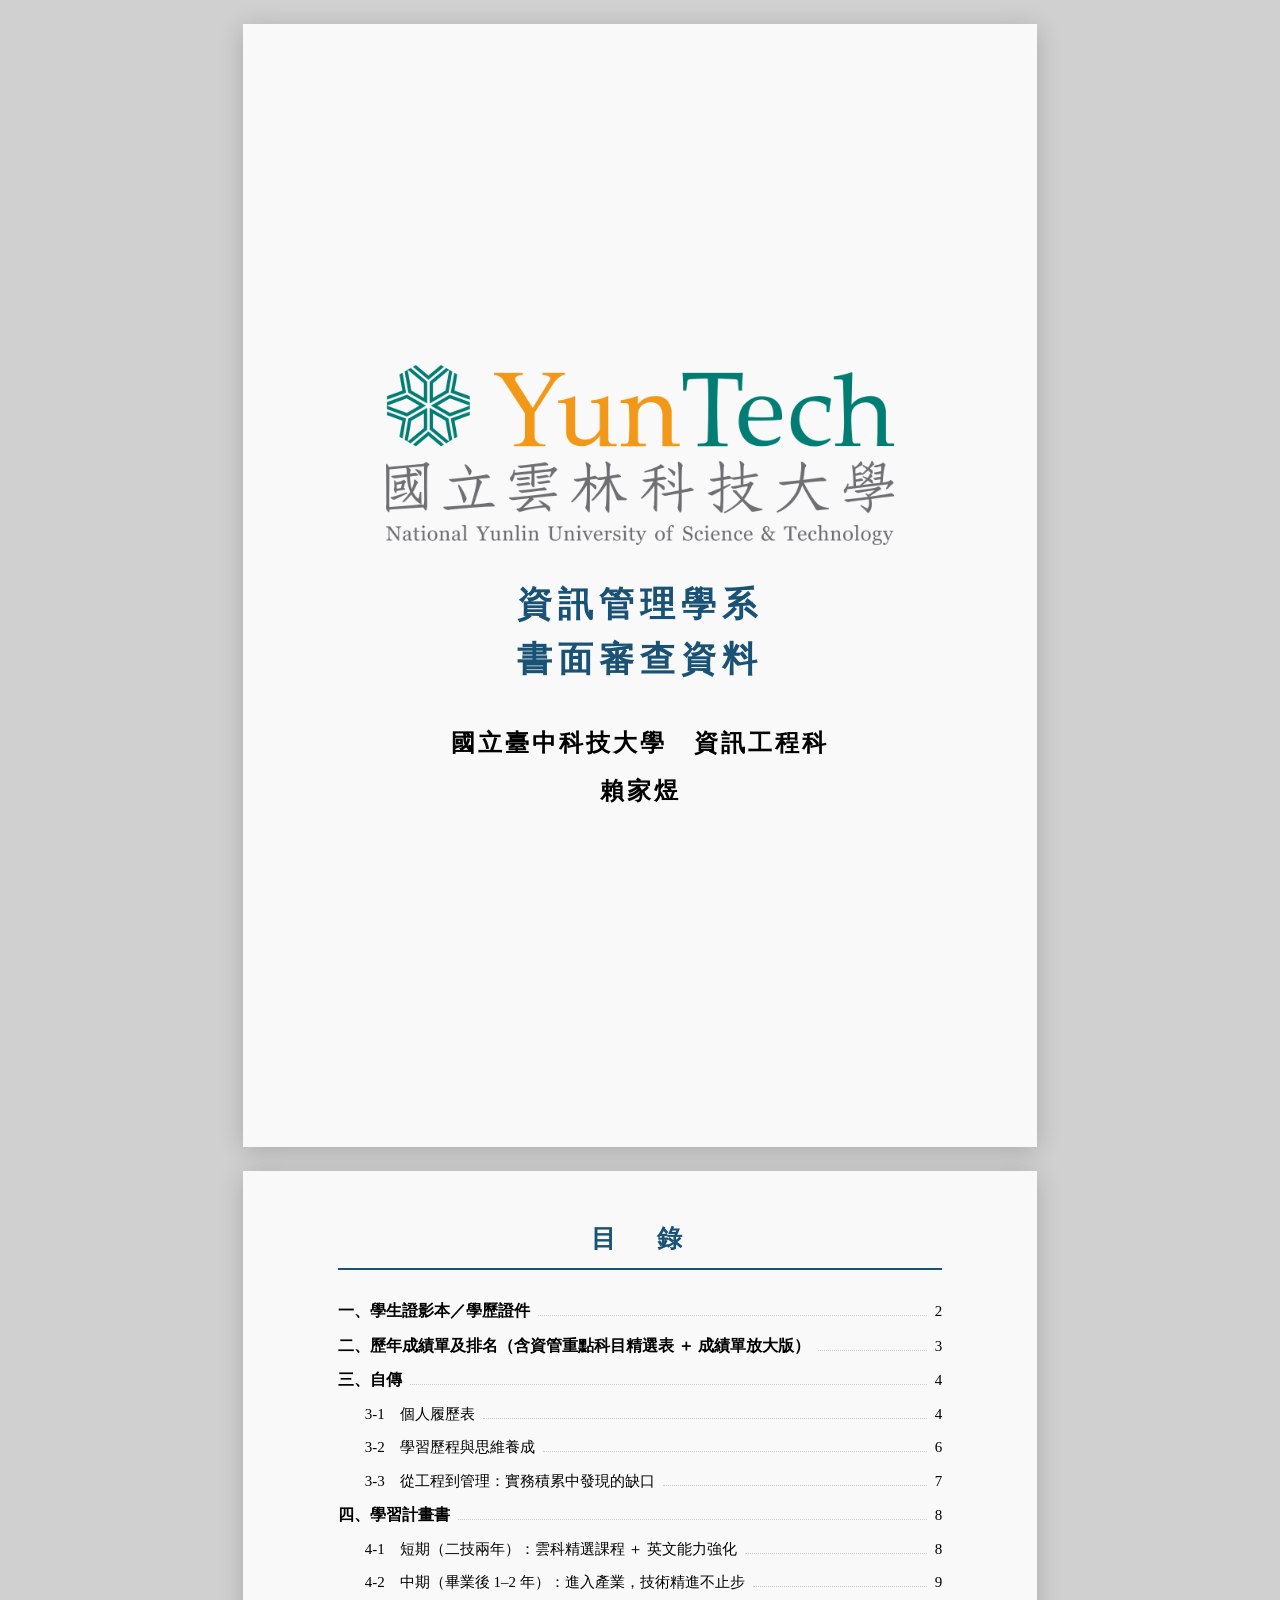
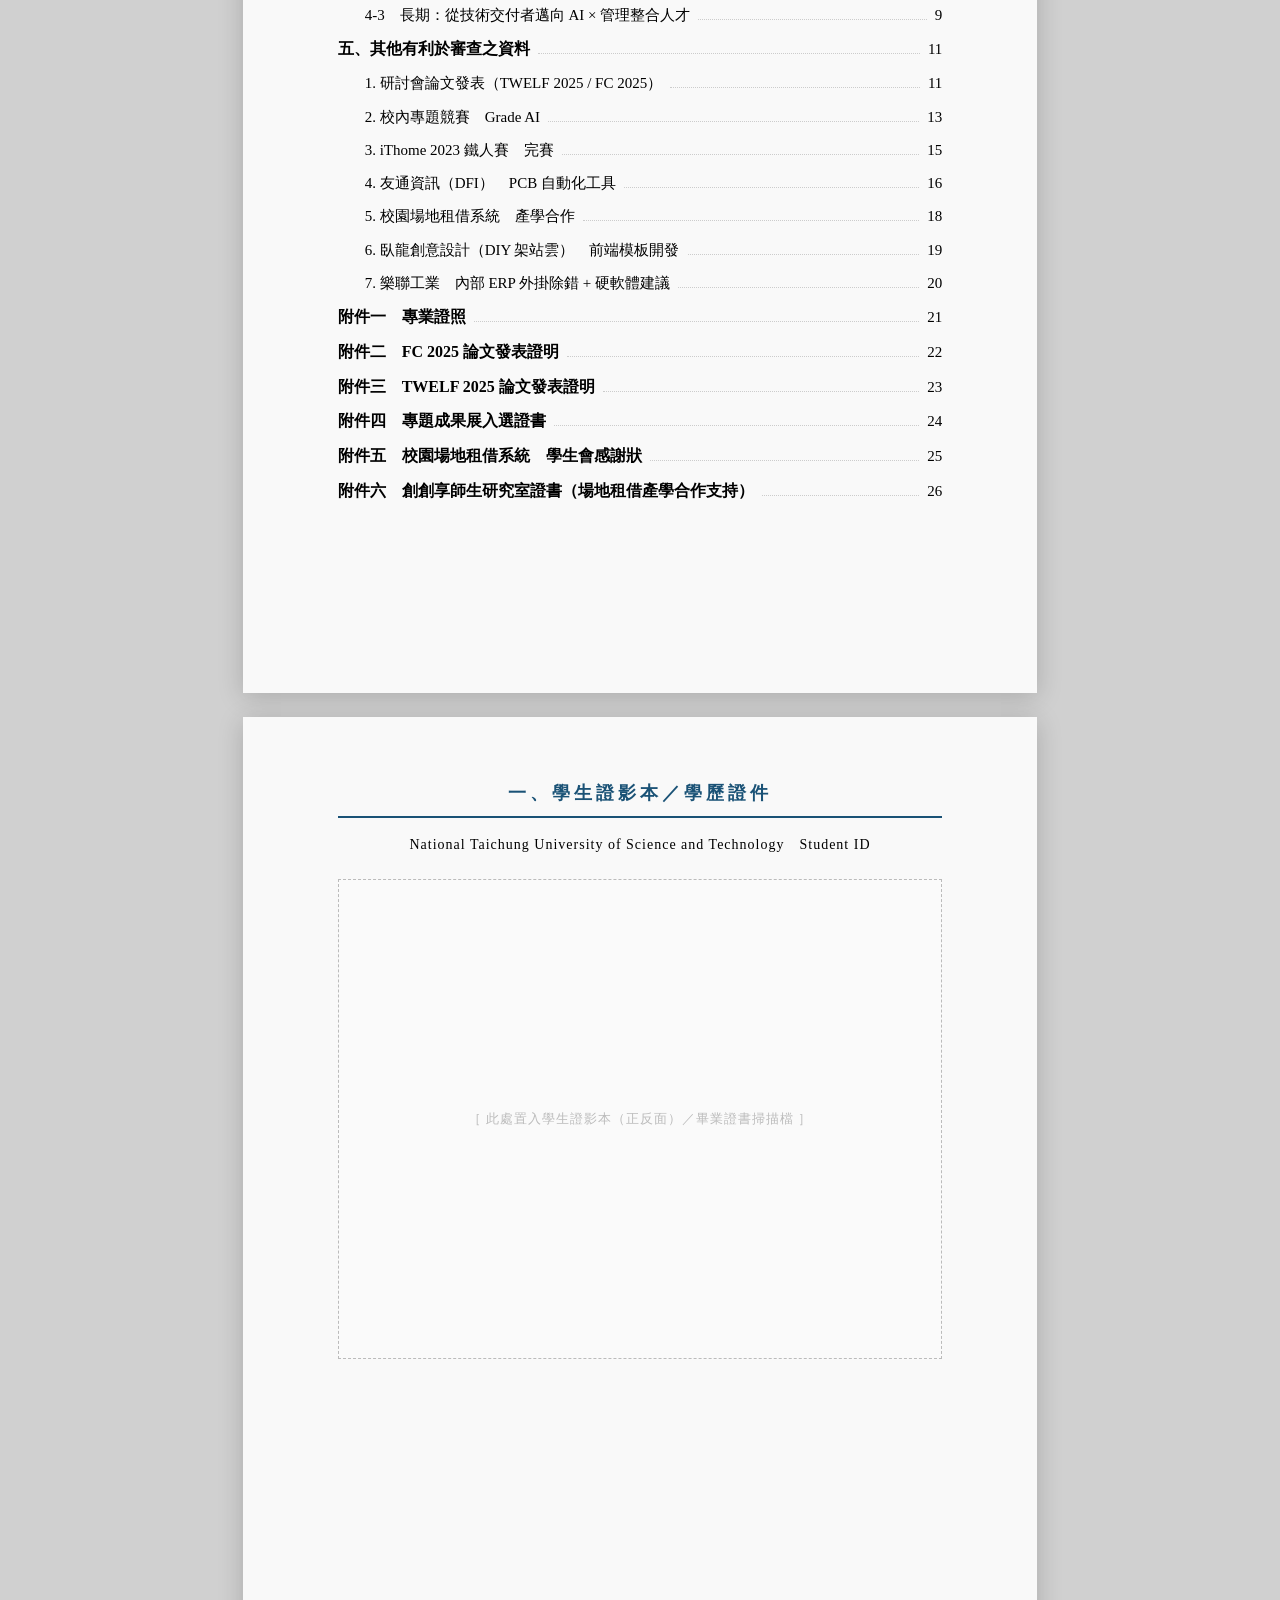
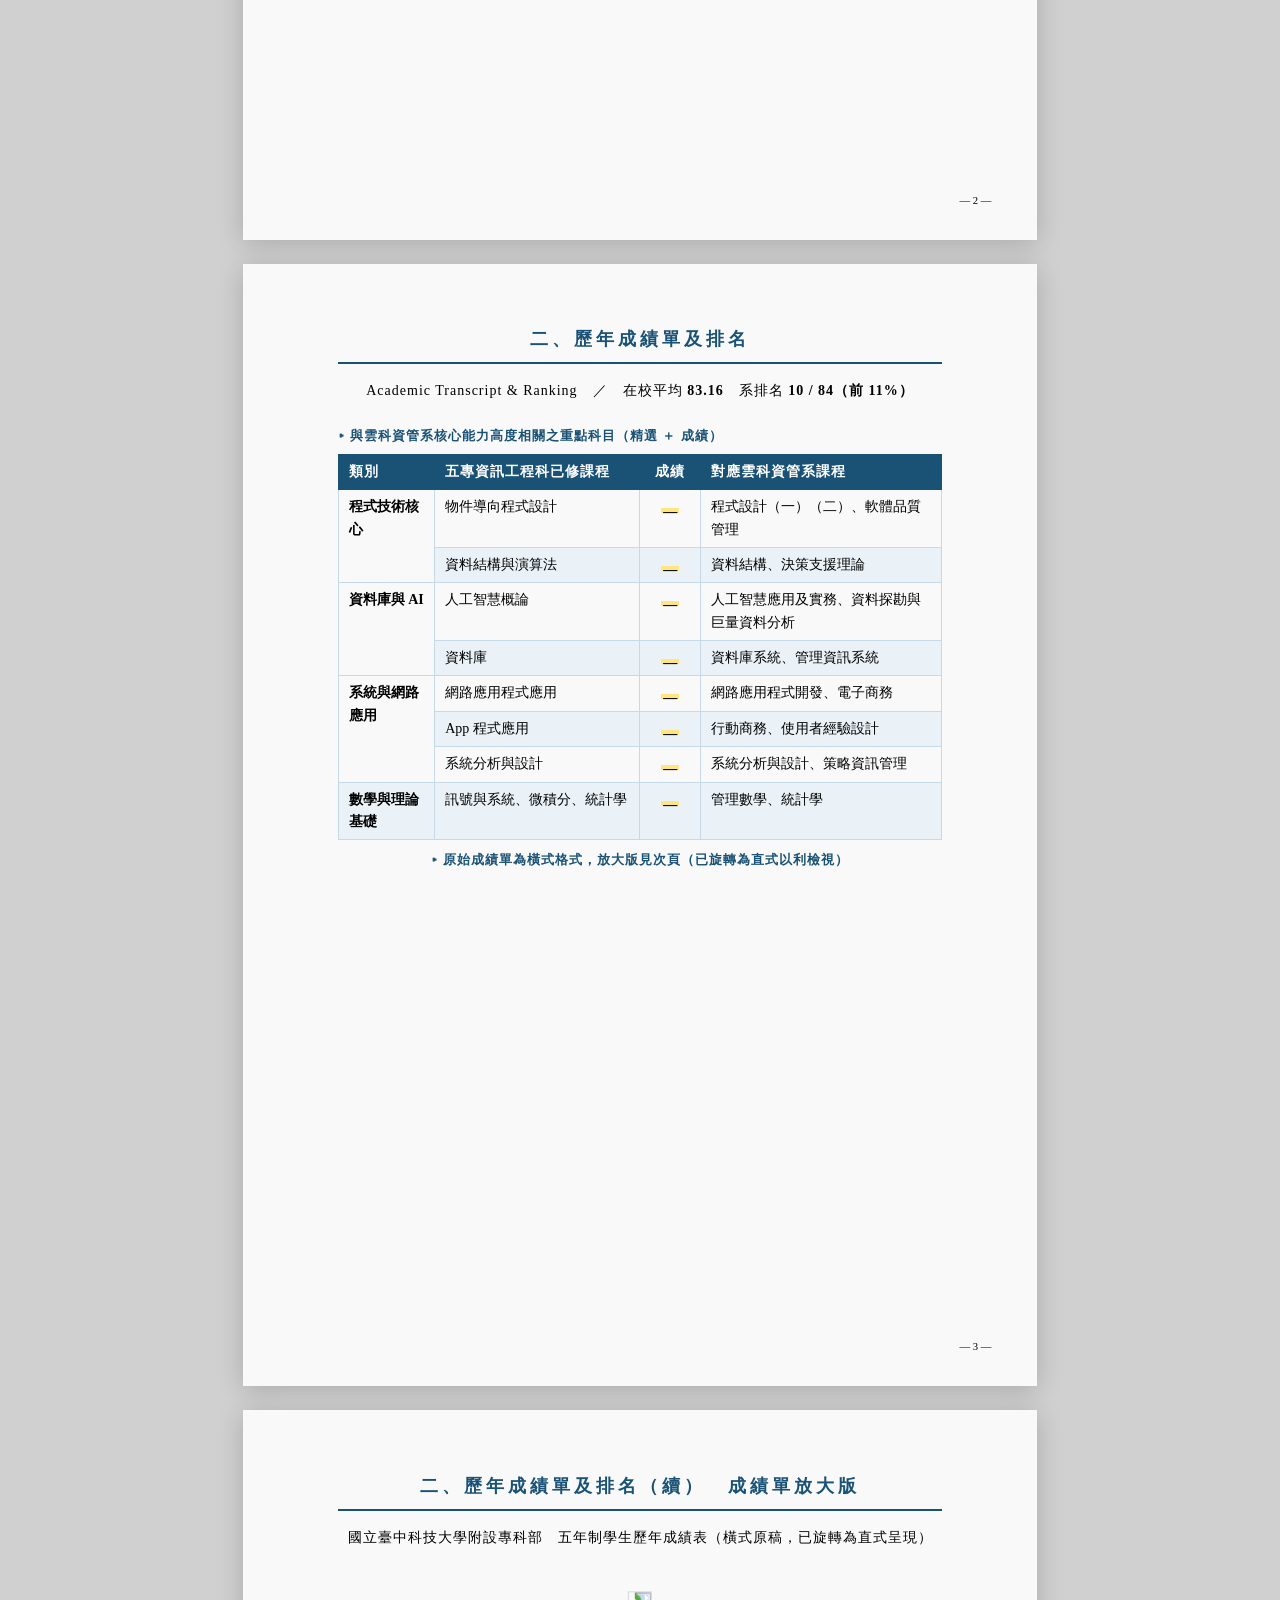
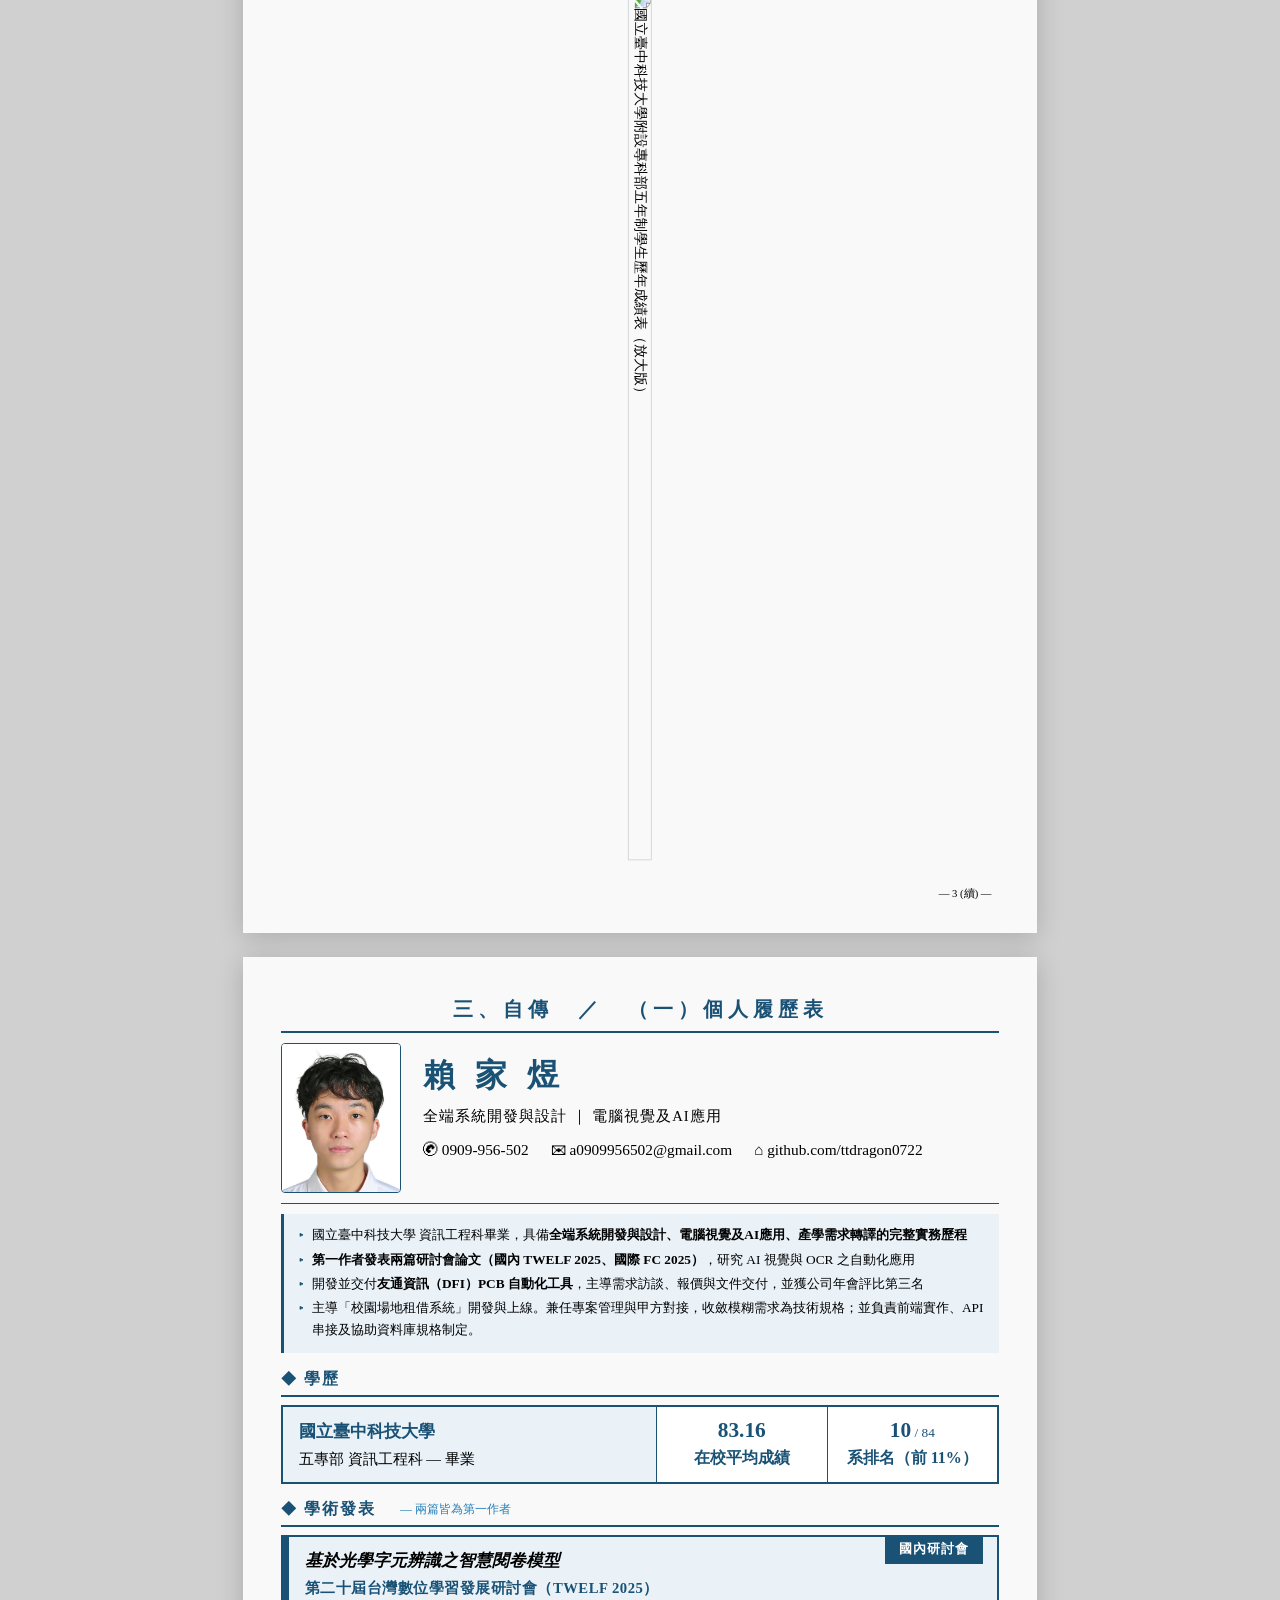
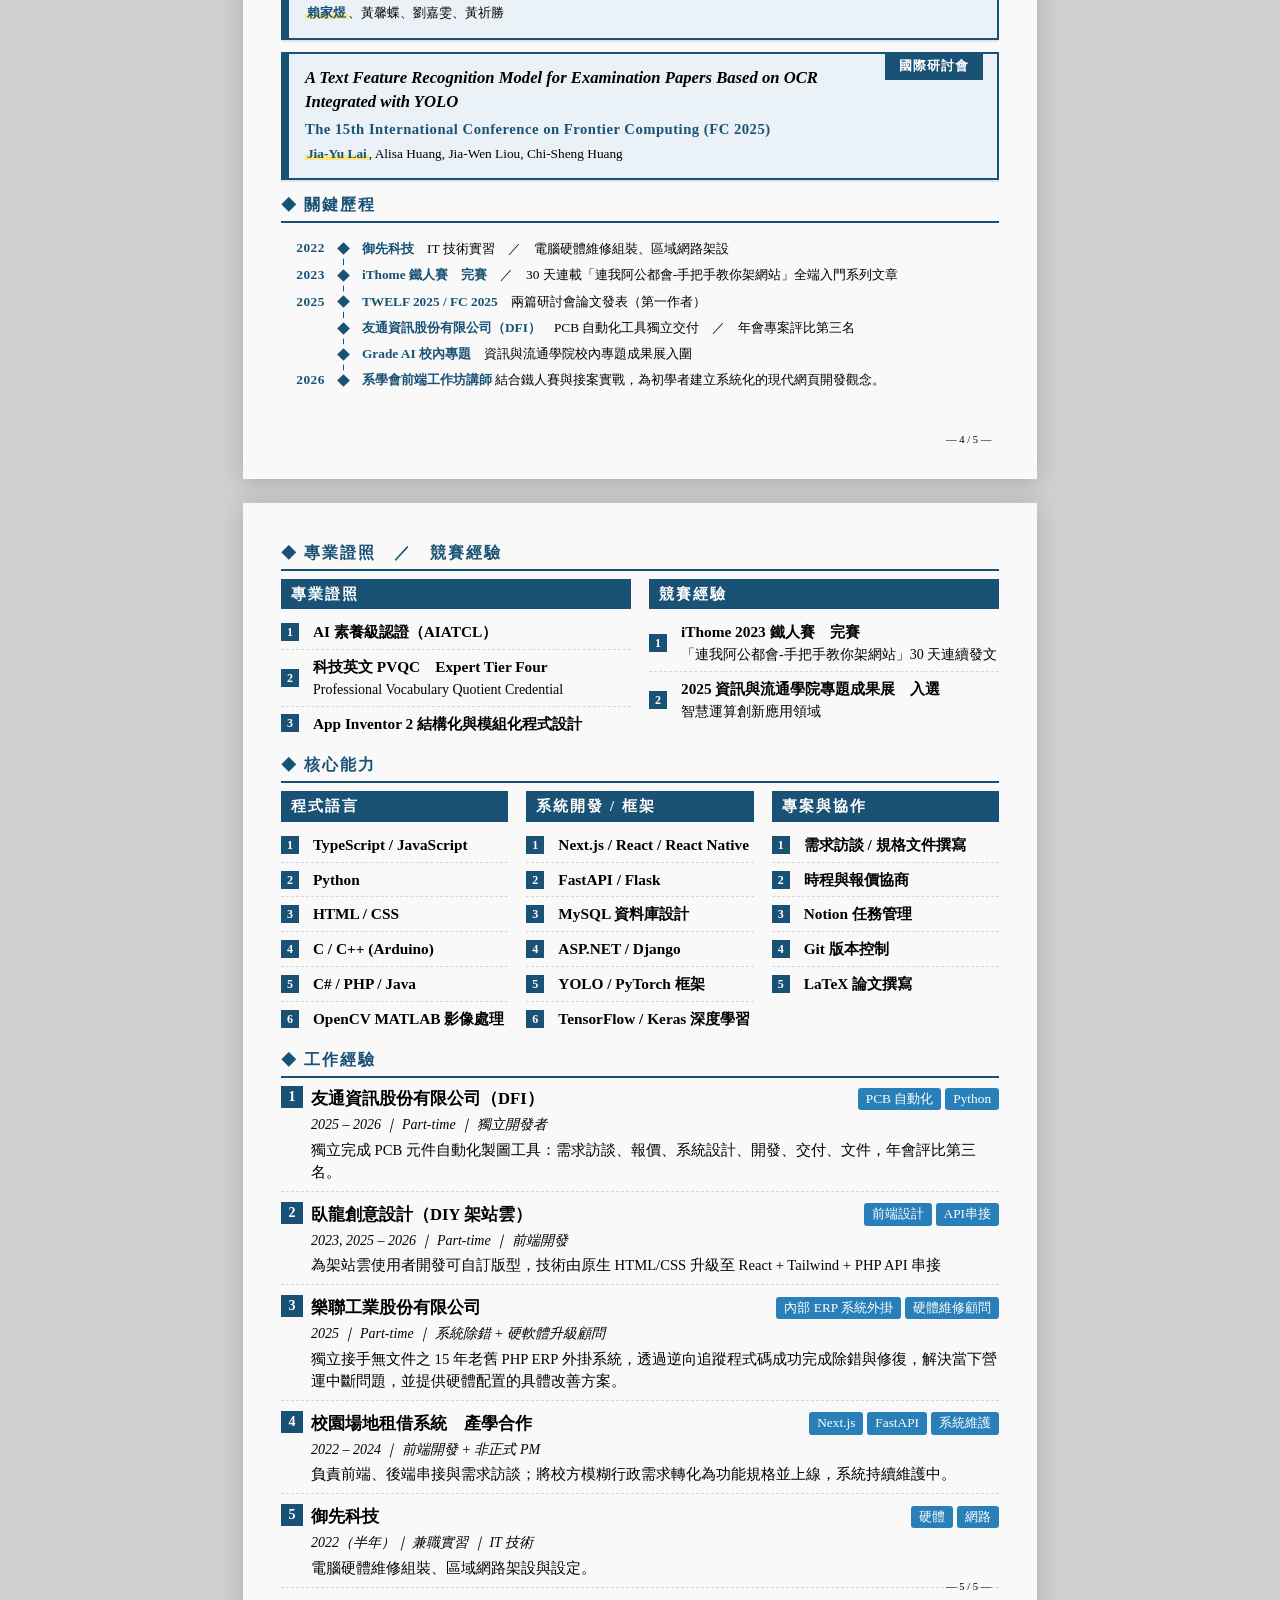
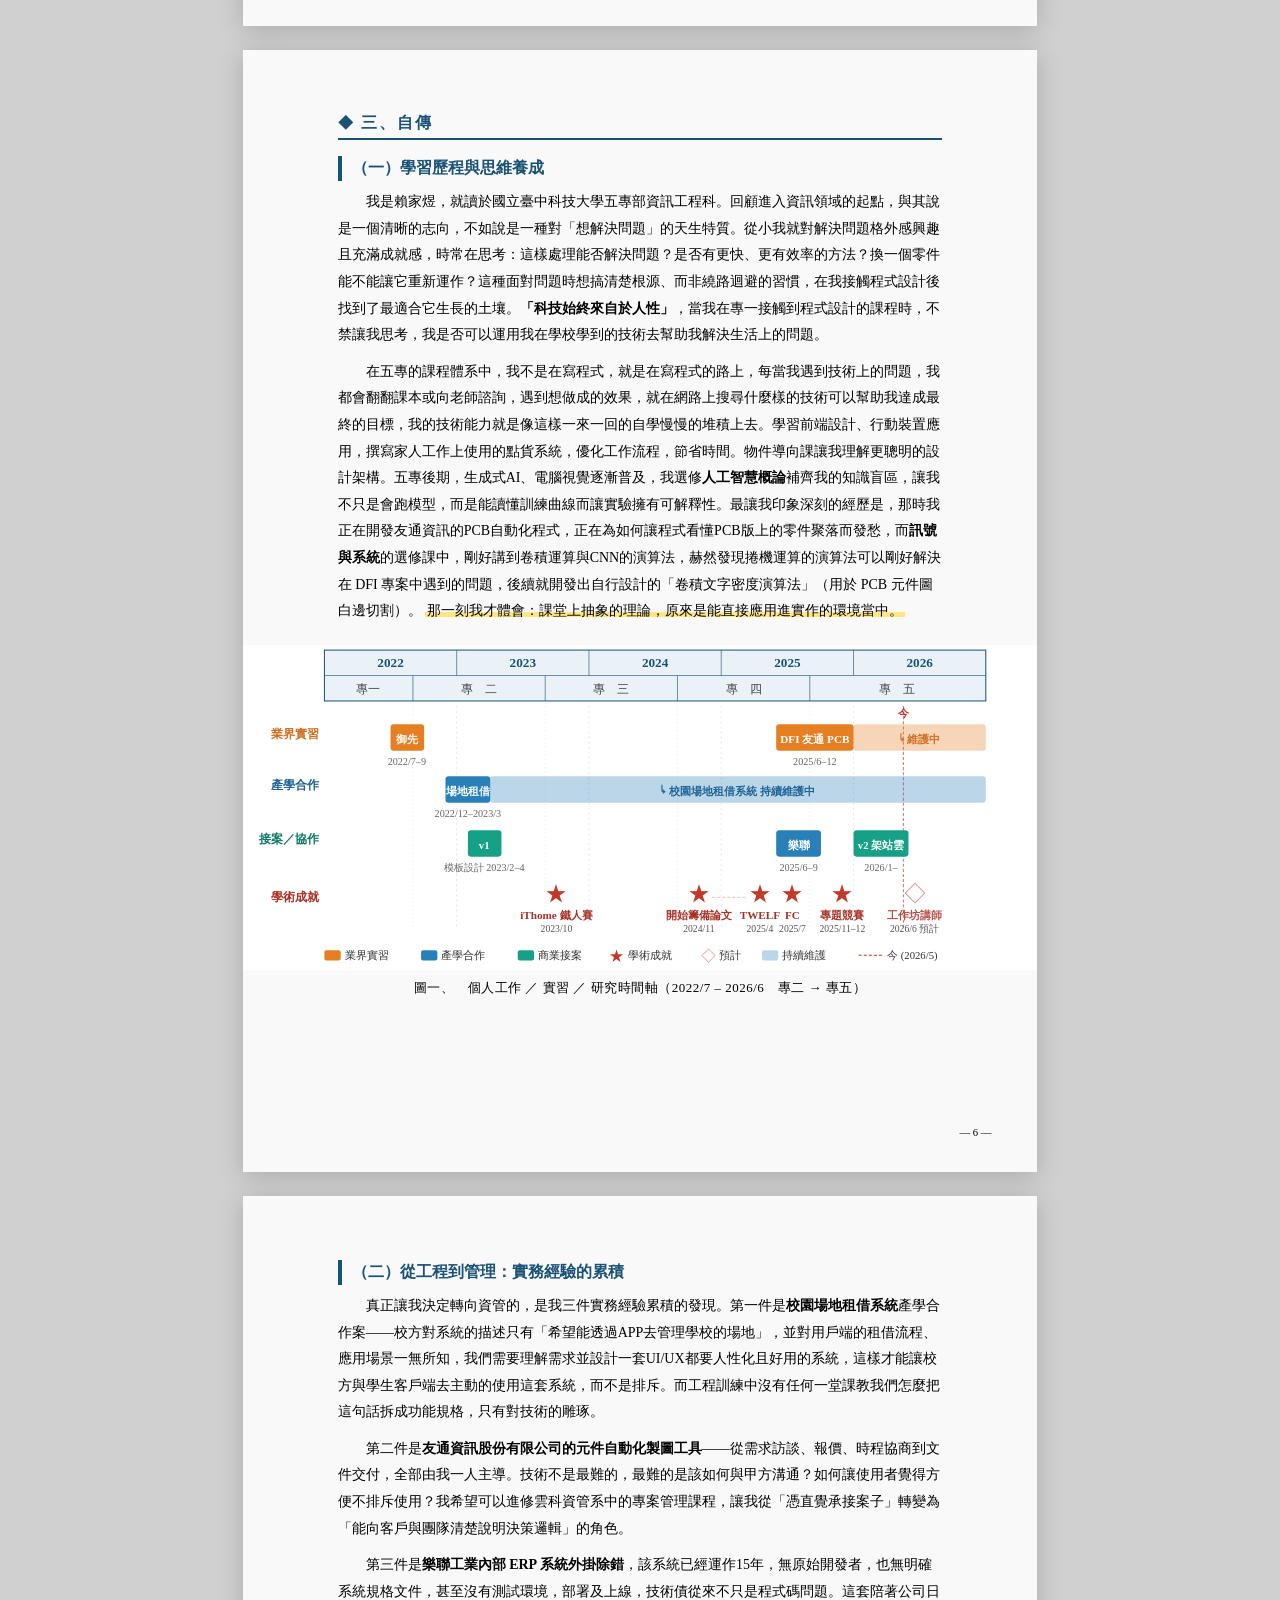
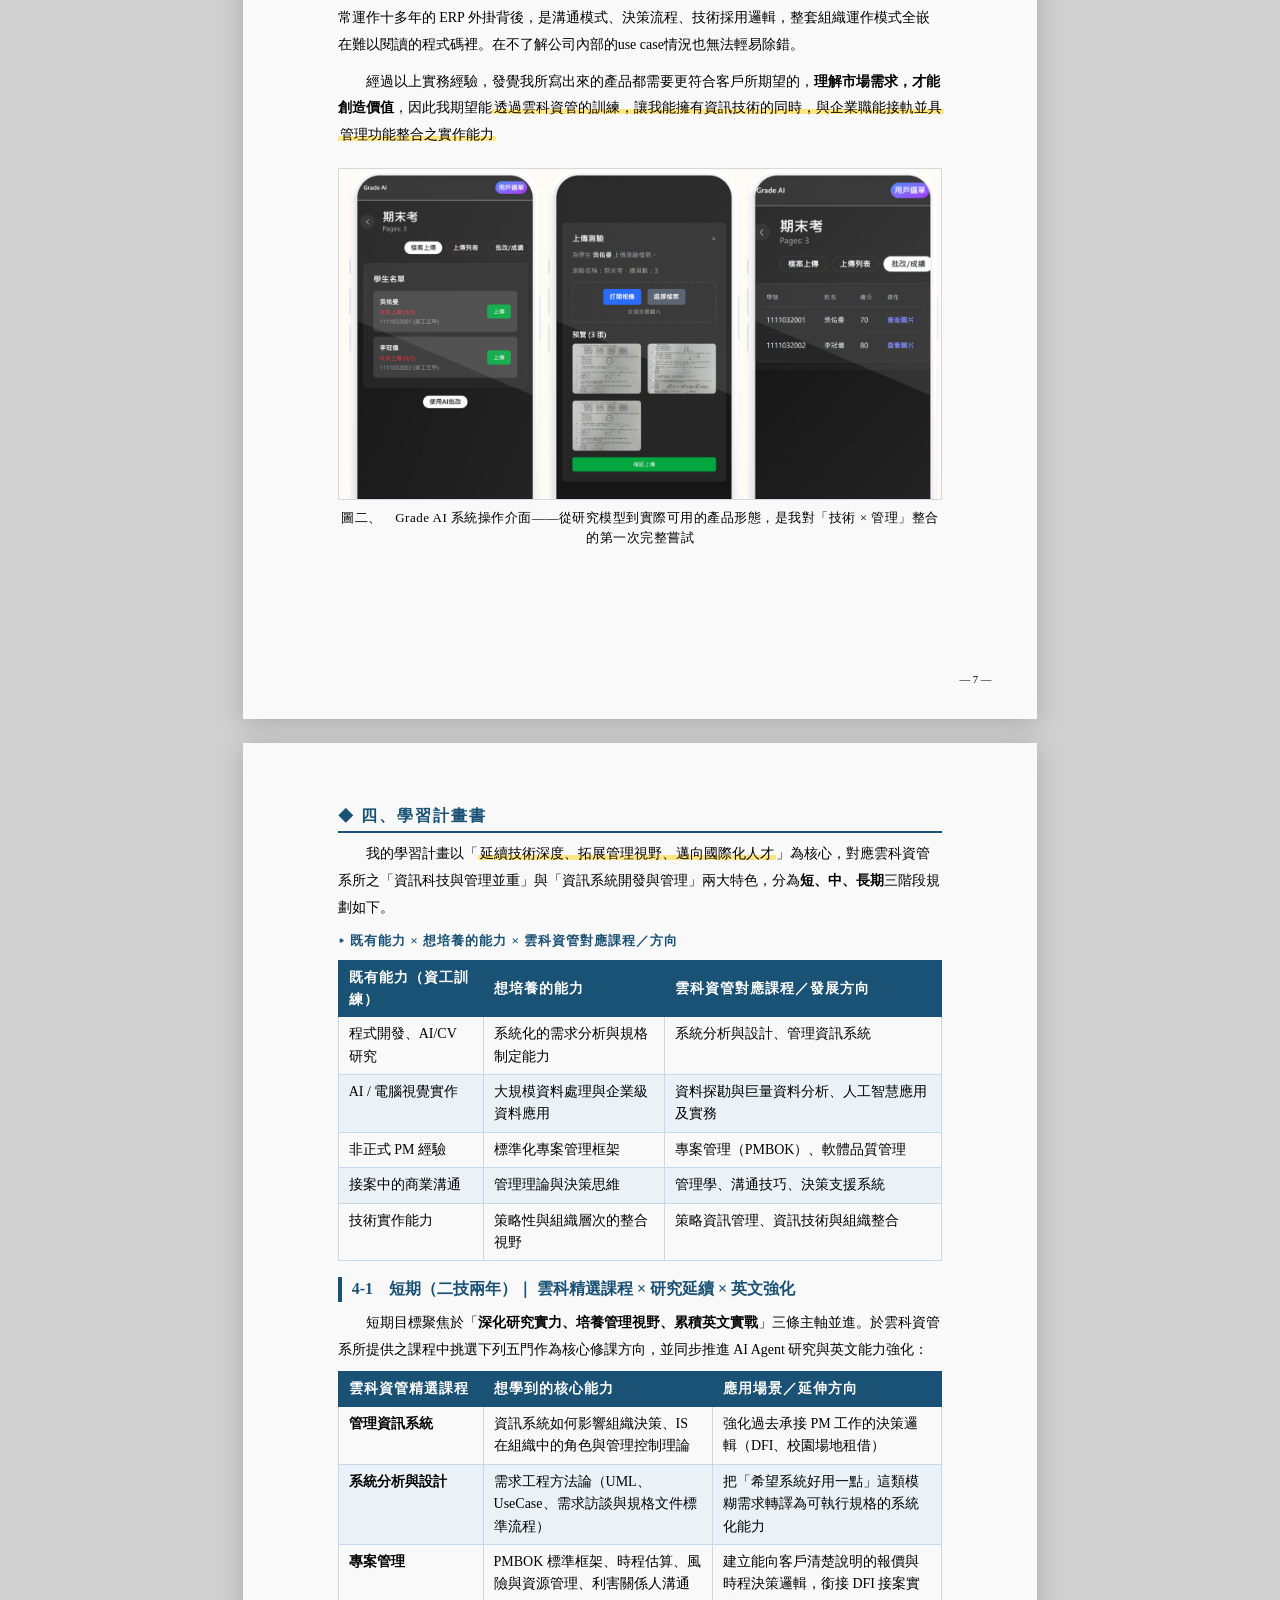
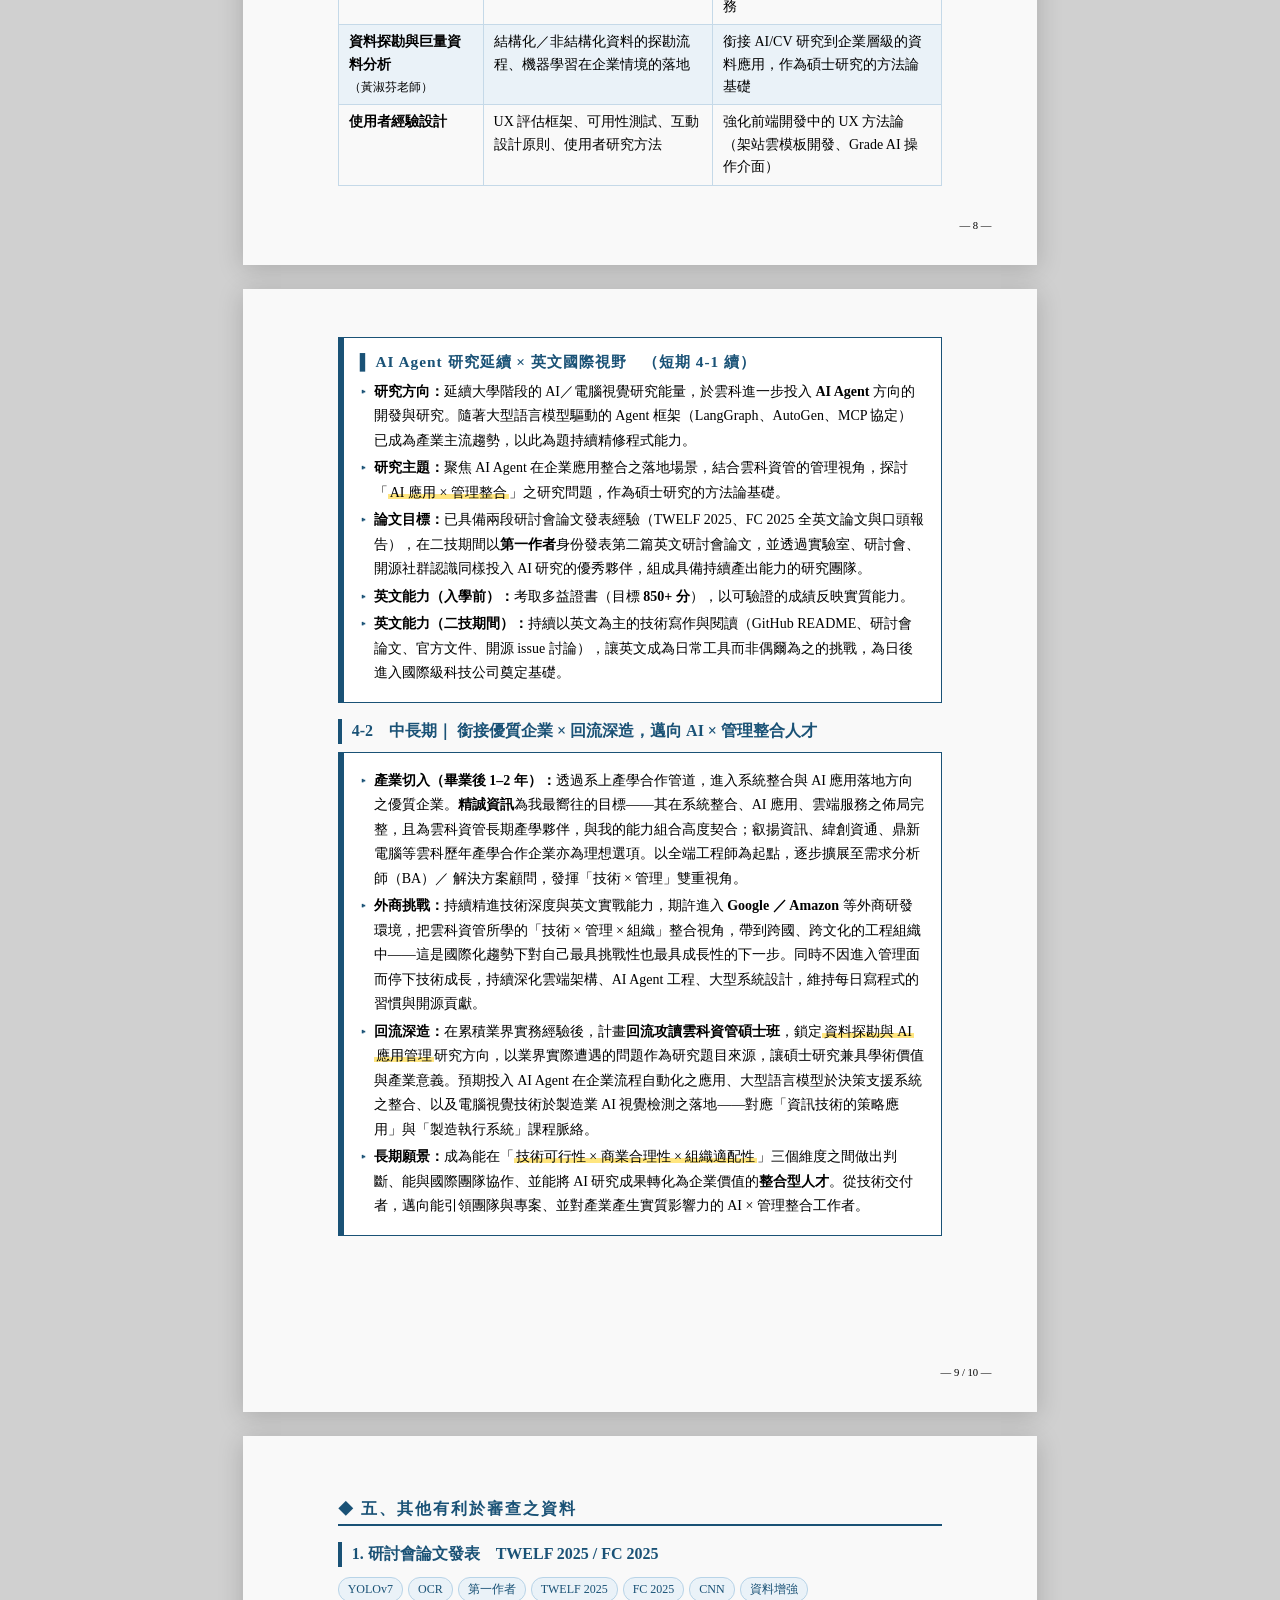
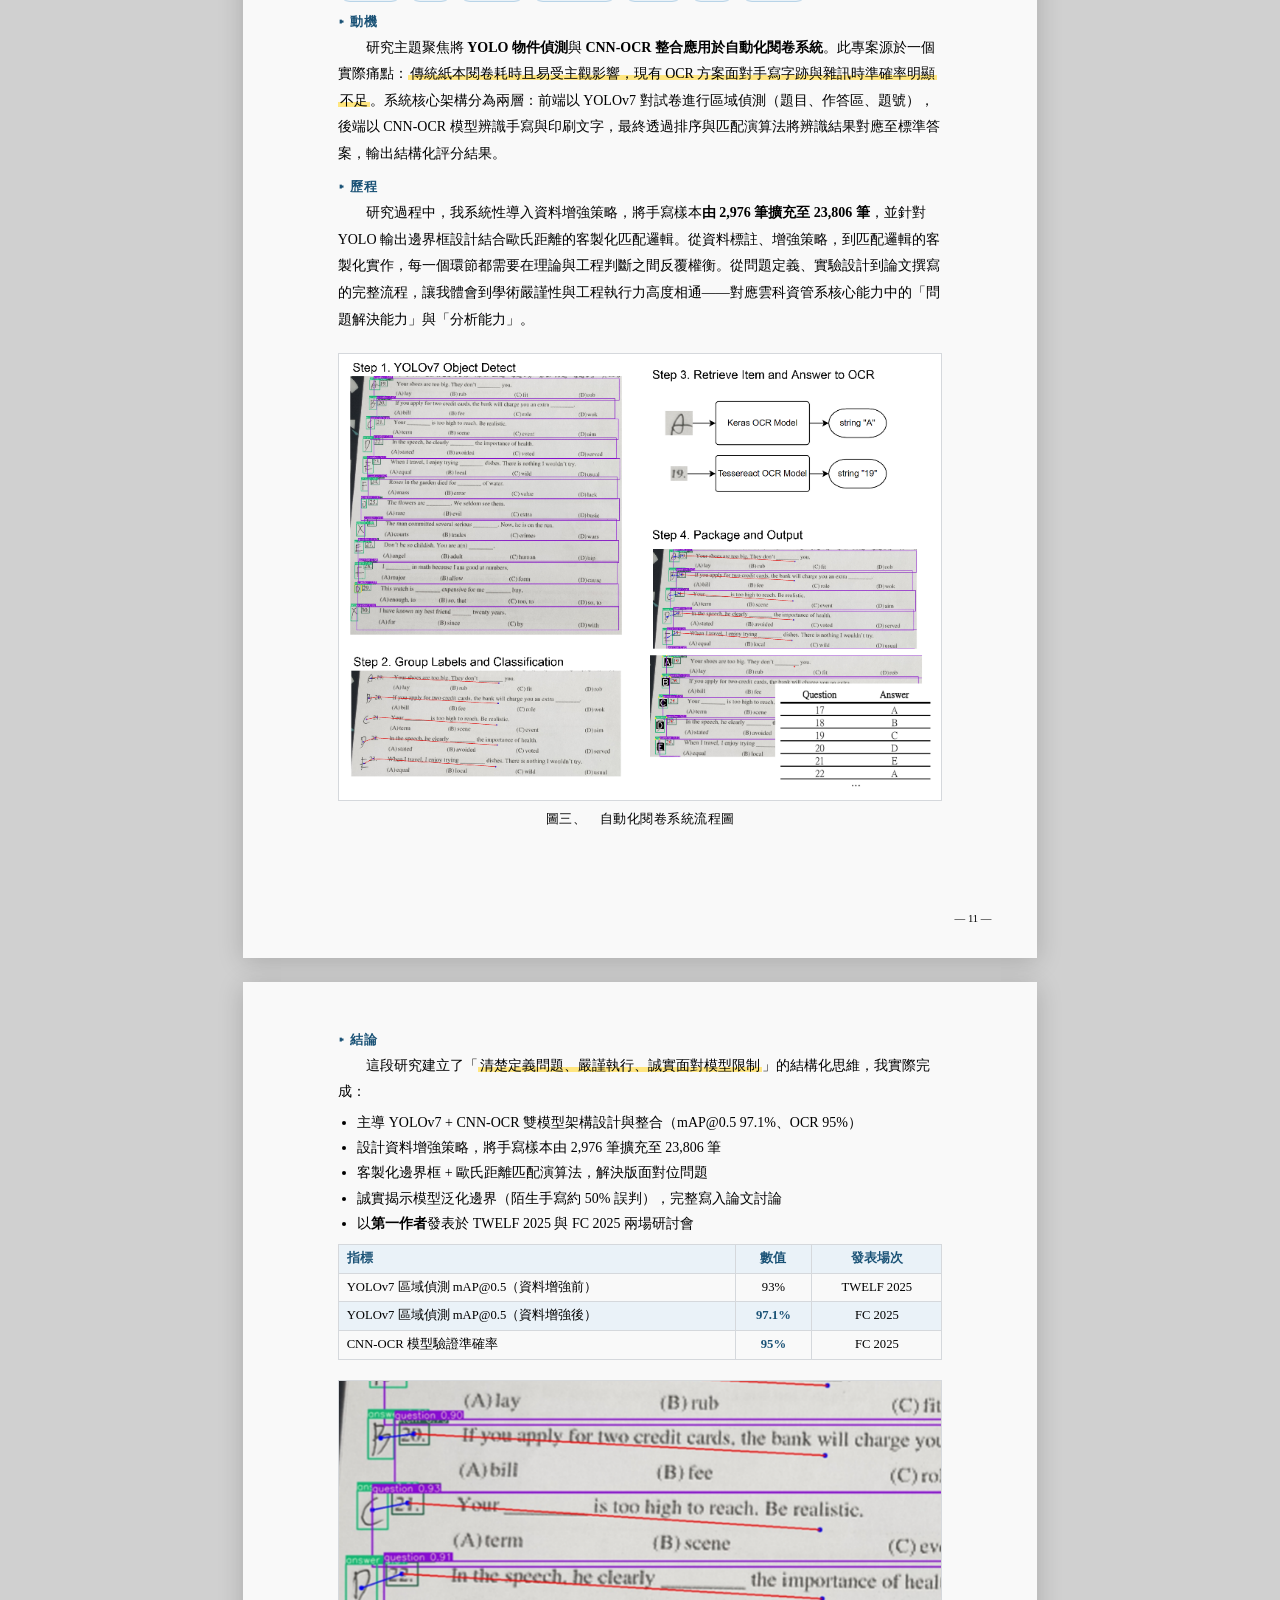
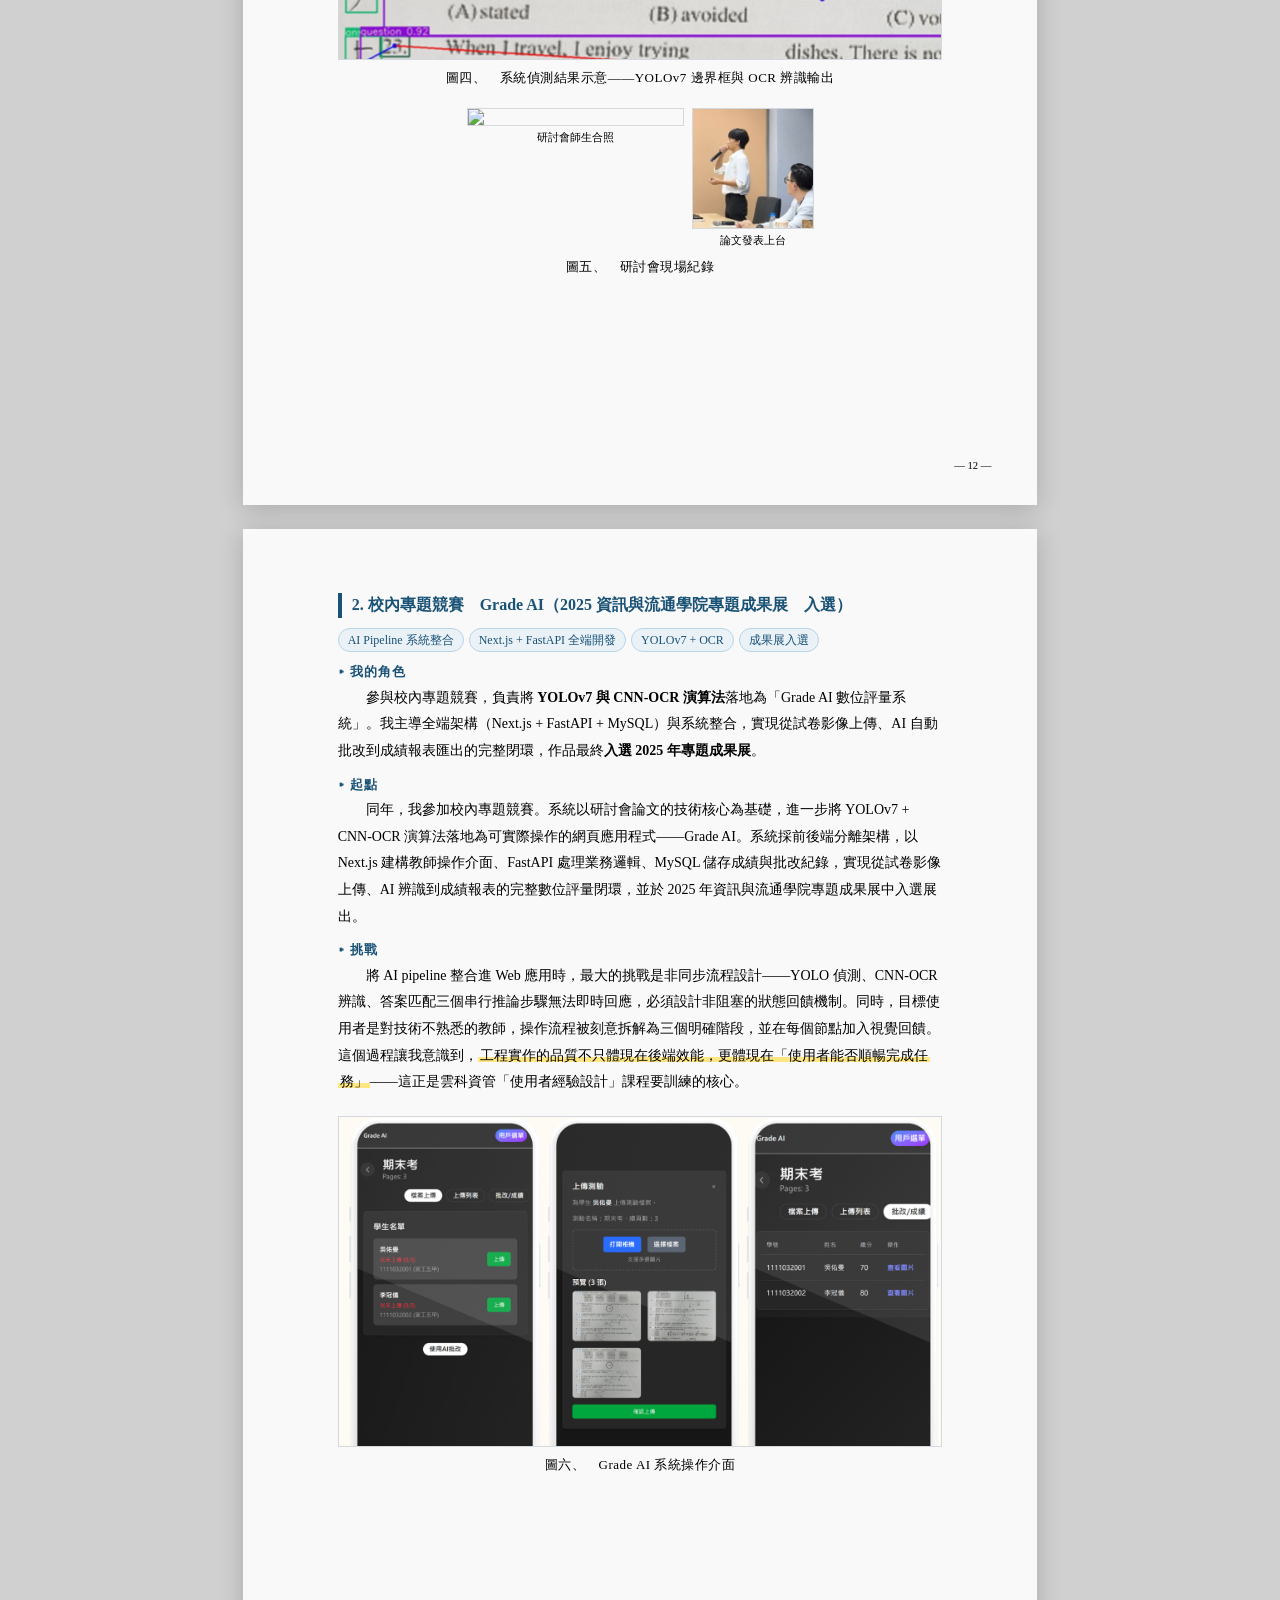
==== commit c0581f12: "update" ====
--- a/雲科.html
+++ b/雲科.html
@@ -97,7 +97,7 @@
     display: flex;
     flex-wrap: wrap;
     gap: 6px 22px;
-    font-size: 9.5pt;
+    font-size: 11.5pt;
     color: var(--text-muted);
   }
 
@@ -741,7 +741,7 @@
   .timeline-mini::before {
     content: "";
     position: absolute;
-    left: 58px;
+    left: 62px;
     top: 14px;
     bottom: 14px;
     width: 1.5px;
@@ -1013,7 +1013,7 @@
 
     <div class="header-info">
       <div class="name">賴 家 煜</div>
-      <div class="subtitle">資訊系統開發 ｜ AI 應用落地 ｜ 跨領域需求轉譯</div>
+      <div class="subtitle">全端系統開發與設計 ｜ 電腦視覺及AI應用 </div>
       <div class="contact-row">
         <span>✆ 0909-956-502</span>
         <span>✉ a0909956502@gmail.com</span>
@@ -1025,11 +1025,10 @@
   <!-- 摘要：朝資管角度書寫 -->
   <div class="summary">
     <ul>
-      <li>國立臺中科技大學 資訊工程科畢業，具備從研究設計、企業級系統交付到產學需求轉譯的完整實務歷程</li>
-      <li><strong>第一作者發表兩篇研討會論文（國內 TWELF 2025、國際 FC 2025）</strong>，聚焦 AI 視覺與 OCR 之自動化應用落地</li>
-      <li>獨立交付友通資訊（DFI）PCB 自動化工具，主導需求訪談、報價時程協商與文件交付，獲公司年會評比第三名</li>
-      <li>校園場地租借系統擔任前端開發 + 非正式 PM，將模糊行政需求轉譯為可執行技術規格並上線運行</li>
-      <li><b>資工→資管的選擇背景</b>：三段業界實務（DFI 獨立交付、校園 PM、樂聯一人除錯 ERP）讓我確認——資工訓練我「<b>做得出東西</b>」，但企業真正缺的是「<b>做對的東西</b>」的能力。我選擇雲科資管，是希望以管理理論補上需求分析、專案管理、組織診斷三塊技術之外的核心缺口</li>
+      <li>國立臺中科技大學 資訊工程科畢業，具備<strong>全端系統開發與設計、電腦視覺及AI應用、產學需求轉譯的完整實務歷程</strong></li>
+      <li><strong>第一作者發表兩篇研討會論文（國內 TWELF 2025、國際 FC 2025）</strong>，研究 AI 視覺與 OCR 之自動化應用</li>
+      <li>開發並交付<strong>友通資訊（DFI）PCB 自動化工具</strong>，主導需求訪談、報價與文件交付，並獲公司年會評比第三名</li>
+      <li>主導「校園場地租借系統」開發與上線。兼任專案管理與甲方對接，收斂模糊需求為技術規格；並負責前端實作、API 串接及協助資料庫規格制定。</li>
     </ul>
   </div>
 
@@ -1080,7 +1079,7 @@
     <div class="tl-row">
       <div class="tl-year">2023</div>
       <div class="tl-dot"></div>
-      <div class="tl-text"><b>iThome 鐵人賽　完賽</b>　／　30 天連載「連我阿公都會」全端入門系列</div>
+      <div class="tl-text"><b>iThome 鐵人賽　完賽</b>　／　30 天連載「連我阿公都會-手把手教你架網站」全端入門系列文章</div>
     </div>
     <div class="tl-row">
       <div class="tl-year">2025</div>
@@ -1090,17 +1089,17 @@
     <div class="tl-row">
       <div class="tl-year"></div>
       <div class="tl-dot"></div>
-      <div class="tl-text"><b>友通資訊 DFI</b>　PCB 自動化工具獨立交付　／　年會專案評比第三名</div>
+      <div class="tl-text"><b>友通資訊股份有限公司（DFI）</b>　PCB 自動化工具獨立交付　／　年會專案評比第三名</div>
     </div>
     <div class="tl-row">
       <div class="tl-year"></div>
       <div class="tl-dot"></div>
-      <div class="tl-text"><b>Grade AI 校內專題</b>　資訊與流通學院專題成果展入選</div>
+      <div class="tl-text"><b>Grade AI 校內專題</b>　資訊與流通學院校內專題成果展入圍</div>
     </div>
     <div class="tl-row">
       <div class="tl-year">2026</div>
       <div class="tl-dot"></div>
-      <div class="tl-text"><b>系學會前端工作坊講師</b>　（6 月主講，將經驗回饋學弟妹）</div>
+      <div class="tl-text"><b>系學會前端工作坊講師</b> 結合鐵人賽與接案實戰，為初學者建立系統化的現代網頁開發觀念。</div>
     </div>
   </div>
 
@@ -1145,7 +1144,7 @@
           <span class="cert-no">1</span>
           <div>
             <span class="cert-name">iThome 2023 鐵人賽　完賽</span>
-            <div class="cert-detail">「從零開始的網頁開發」30 天連續發文</div>
+            <div class="cert-detail">「連我阿公都會-手把手教你架網站」30 天連續發文</div>
           </div>
         </li>
         <li>
@@ -1163,64 +1162,51 @@
   <!-- 技術能力 -->
   <div class="section-title"><span class="icon">◆</span> 核心能力</div>
 
-  <table class="skill-table">
-    <tr>
-      <th>程式語言</th>
-      <td>
-        <span class="chip">TypeScript</span>
-        <span class="chip">Python</span>
-        <span class="chip">JavaScript</span>
-        <span class="chip">HTML / CSS</span>
-        <span class="chip secondary">C / C++</span>
-        <span class="chip secondary">C#</span>
-        <span class="chip secondary">PHP</span>
-        <span class="chip secondary">Java</span>
-      </td>
-    </tr>
-    <tr>
-      <th>系統開發 / 框架</th>
-      <td>
-        <span class="chip">Next.js</span>
-        <span class="chip">React</span>
-        <span class="chip">React Native</span>
-        <span class="chip">FastAPI</span>
-        <span class="chip">Flask</span>
-        <span class="chip">MySQL</span>
-        <span class="chip secondary">ASP.NET</span>
-        <span class="chip secondary">Django</span>
-      </td>
-    </tr>
-    <tr>
-      <th>AI / 資料應用</th>
-      <td>
-        <span class="chip">YOLO</span>
-        <span class="chip">OCR</span>
-        <span class="chip">OpenCV</span>
-        <span class="chip">TensorFlow / Keras</span>
-        <span class="chip secondary">CNN</span>
-        <span class="chip secondary">資料增強</span>
-      </td>
-    </tr>
-    <tr>
-      <th>專案與協作</th>
-      <td>
-        <span class="chip">需求訪談</span>
-        <span class="chip">規格文件撰寫</span>
-        <span class="chip">時程／報價協商</span>
-        <span class="chip">Notion 任務管理</span>
-        <span class="chip">Git 版本控制</span>
-        <span class="chip secondary">LaTeX 論文撰寫</span>
-      </td>
-    </tr>
-
-  </table>
-
-  <div style="margin-top:4px; font-size:8pt; color:var(--text-muted); padding-left:2px;">
-    ● 主力技能　　<span style="color:#999;">●</span> 具備經驗
-  </div>
+  <div class="cert-columns">
+
+    <!-- 第一欄：程式語言 -->
+    <div class="cert-col">
+      <div class="cert-col-title">程式語言</div>
+      <ul class="cert-list">
+        <li><span class="cert-no">1</span><div><span class="cert-name">TypeScript / JavaScript</span></div></li>
+        <li><span class="cert-no">2</span><div><span class="cert-name">Python</span></div></li>
+        <li><span class="cert-no">3</span><div><span class="cert-name">HTML / CSS</span></div></li>
+        <li><span class="cert-no">4</span><div><span class="cert-name">C / C++ (Arduino)</span></div></li>
+        <li><span class="cert-no">5</span><div><span class="cert-name">C# / PHP / Java</span></div></li>
+        <li><span class="cert-no">6</span><div><span class="cert-name">OpenCV MATLAB 影像處理</span></div></li>
+      </ul>
+    </div>
+
+    <!-- 第二欄：系統開發 / 框架 -->
+    <div class="cert-col">
+      <div class="cert-col-title">系統開發 / 框架</div>
+      <ul class="cert-list">
+        <li><span class="cert-no">1</span><div><span class="cert-name">Next.js / React / React Native</span></div></li>
+        <li><span class="cert-no">2</span><div><span class="cert-name">FastAPI / Flask</span></div></li>
+        <li><span class="cert-no">3</span><div><span class="cert-name">MySQL 資料庫設計</span></div></li>
+        <li><span class="cert-no">4</span><div><span class="cert-name">ASP.NET / Django</span></div></li>
+        <li><span class="cert-no">5</span><div><span class="cert-name">YOLO / PyTorch 框架</span></div></li>
+        <li><span class="cert-no">6</span><div><span class="cert-name">TensorFlow / Keras 深度學習</span></div></li>
+      </ul>
+    </div>
+
+    <!-- 第三欄：專案與協作 -->
+    <div class="cert-col">
+      <div class="cert-col-title">專案與協作</div>
+      <ul class="cert-list">
+        <li><span class="cert-no">1</span><div><span class="cert-name">需求訪談 / 規格文件撰寫</span></div></li>
+        <li><span class="cert-no">2</span><div><span class="cert-name">時程與報價協商</span></div></li>
+        <li><span class="cert-no">3</span><div><span class="cert-name">Notion 任務管理</span></div></li>
+        <li><span class="cert-no">4</span><div><span class="cert-name">Git 版本控制</span></div></li>
+        <li><span class="cert-no">5</span><div><span class="cert-name">LaTeX 論文撰寫</span></div></li>
+      </ul>
+    </div>
+
+  </div>
+
 
   <!-- 工作經驗 -->
-  <div class="section-title"><span class="icon">◆</span> 工作經驗（依時序）</div>
+  <div class="section-title"><span class="icon">◆</span> 工作經驗</div>
 
   <div class="exp-item">
     <span class="exp-no">1</span>
@@ -1242,14 +1228,14 @@
     <div class="exp-header">
       <span class="exp-title">臥龍創意設計（DIY 架站雲）</span>
       <span class="exp-tags">
-        <span class="project-type">Tailwind CSS</span>
-        <span class="project-type">React</span>
+        <span class="project-type">前端設計</span>
+        <span class="project-type">API串接</span>
       </span>
     </div>
     <div class="exp-info-row">
       <span class="exp-meta-text">2023, 2025 – 2026 ｜ Part-time ｜ 前端開發</span>
     </div>
-    <div class="exp-desc">為架站雲使用者開發可自訂版型，技術由原生 HTML/CSS 升級至 React + Tailwind + PHP API。</div>
+    <div class="exp-desc">為架站雲使用者開發可自訂版型，技術由原生 HTML/CSS 升級至 React + Tailwind + PHP API 串接</div>
   </div>
 
   <div class="exp-item">
@@ -1257,14 +1243,14 @@
     <div class="exp-header">
       <span class="exp-title">樂聯工業股份有限公司</span>
       <span class="exp-tags">
-        <span class="project-type">內部 ERP 外掛</span>
-        <span class="project-type">PHP 4 → 7</span>
+        <span class="project-type">內部 ERP 系統外掛</span>
+        <span class="project-type">硬體維修顧問</span>
       </span>
     </div>
     <div class="exp-info-row">
-      <span class="exp-meta-text">2025 ｜ Part-time ｜ 一人除錯 + 硬軟體升級建議</span>
-    </div>
-    <div class="exp-desc">一個人進入廠房，獨立完成公司內部 ERP 系統外掛（運作 15 年、無文件 PHP）除錯；除修復 bug 外，另向公司提供硬體規格與軟體模組重構建議。</div>
+      <span class="exp-meta-text">2025 ｜ Part-time ｜ 系統除錯 + 硬軟體升級顧問</span>
+    </div>
+    <div class="exp-desc">獨立接手無文件之 15 年老舊 PHP ERP 外掛系統，透過逆向追蹤程式碼成功完成除錯與修復，解決當下營運中斷問題，並提供硬體配置的具體改善方案。</div>
   </div>
 
   <div class="exp-item">
@@ -1274,7 +1260,7 @@
       <span class="exp-tags">
         <span class="project-type">Next.js</span>
         <span class="project-type">FastAPI</span>
-        <span class="project-type">需求轉譯</span>
+        <span class="project-type">系統維護</span>
       </span>
     </div>
     <div class="exp-info-row">
@@ -1308,9 +1294,9 @@
 
   <div class="bio-sub-title">（一）學習歷程與思維養成</div>
   <div class="bio-content">
-    <p>我是賴家煜，就讀於國立臺中科技大學五專部資訊工程科。回顧進入這個領域的起點，與其說是一個清晰的志向，不如說是一種對「想解決問題」的天生執念。從小我就對「思考問題的解法」格外感興趣，時常在思考：這樣處理能否解決問題？是否有更快、更有效的方法？換一個零件能不能讓它重新運作？這種面對問題時想搞清楚根源、而非繞路迴避的習慣，在我接觸程式設計後找到了最適合它生長的土壤。專一修習網頁設計與程式設計時，我第一次意識到：程式是一種工具，可以幫助我解決日常生活真實的問題。下課後我並未停下，反而在課外自學——不是為了成績，而是想知道「我可以做到什麼程度」。</p>
-    <p>在五專的課程體系中，我的學習路徑並非線性，而是以「遇到問題、回頭補課」的方式螺旋推進。自學前端框架時，物件導向課讓我理解「前人為何要這樣設計」；課外接觸 YOLO 與 CNN 後，<b>人工智慧概論</b>則直接補齊了我的知識盲區——損失函數、梯度下降這些底層機制，讓我不只是會跑模型，而是能讀懂訓練曲線。更意外的連結來自<b>訊號與系統</b>選修課：當課堂講到卷積運算（Convolution）的物理意義時，我才發現自己在 DFI 專案中自行設計的「卷積文字密度演算法」（用於 PCB 元件圖白邊切割）原理竟與課本公式完全一致。<span class="highlight">那一刻我才體會：課堂上抽象的理論，原來能直接長進產業實作的程式碼裡</span>。這段「先撞牆、再回頭找框架」的歷程讓我明白：課堂不是學習的起點，而是自學路上的校正機制——每一次回到課程中找到的，不只是答案，而是讓我能把問題問得更精準的方法。</p>
-    <p>這種習慣同時帶來了一個副作用：我極度容易看見問題，但解法經常是直覺式的。一直到我陸續承接外部專案、進入企業實作場景之後，我才意識到——光看見問題不夠，必須擁有把問題系統化拆解、與不同角色溝通、並做出取捨的能力。這正是我選擇申請雲科資管系最直接的理由。</p>
+    <p>我是賴家煜，就讀於國立臺中科技大學五專部資訊工程科。回顧進入資訊領域的起點，與其說是一個清晰的志向，不如說是一種對「想解決問題」的天生特質。從小我就對解決問題格外感興趣且充滿成就感，時常在思考：這樣處理能否解決問題？是否有更快、更有效率的方法？換一個零件能不能讓它重新運作？這種面對問題時想搞清楚根源、而非繞路迴避的習慣，在我接觸程式設計後找到了最適合它生長的土壤。<strong>「科技始終來自於人性」</strong>，當我在專一接觸到程式設計的課程時，不禁讓我思考，我是否可以運用我在學校學到的技術去幫助我解決生活上的問題。</p>
+    <p>在五專的課程體系中，我不是在寫程式，就是在寫程式的路上，每當我遇到技術上的問題，我都會翻翻課本或向老師諮詢，遇到想做成的效果，就在網路上搜尋什麼樣的技術可以幫助我達成最終的目標，我的技術能力就是像這樣一來一回的自學慢慢的堆積上去。學習前端設計、行動裝置應用，撰寫家人工作上使用的點貨系統，優化工作流程，節省時間。物件導向課讓我理解更聰明的設計架構。五專後期，生成式AI、電腦視覺逐漸普及，我選修<b>人工智慧概論</b>補齊我的知識盲區，讓我不只是會跑模型，而是能讀懂訓練曲線而讓實驗擁有可解釋性。最讓我印象深刻的經歷是，那時我正在開發友通資訊的PCB自動化程式，正在為如何讓程式看懂PCB版上的零件聚落而發愁，而<b>訊號與系統</b>的選修課中，剛好講到卷積運算與CNN的演算法，赫然發現捲機運算的演算法可以剛好解決在 DFI 專案中遇到的問題，後續就開發出自行設計的「卷積文字密度演算法」（用於 PCB 元件圖白邊切割）。
+    <span class="highlight">那一刻我才體會：課堂上抽象的理論，原來是能直接應用進實作的環境當中。</span></p>
   </div>
 
   <div class="figure-block" style="margin-left:-2.5cm; margin-right:-2.5cm; overflow:visible;">
@@ -1472,12 +1458,12 @@
 <!-- ==================== 自傳（二）：從工程到管理：實務積累中發現的缺口 ==================== -->
 <div class="page page-break page-doc" id="bio-2">
 
-  <div class="bio-sub-title">（二）從工程到管理：實務積累中發現的缺口</div>
+  <div class="bio-sub-title">（二）從工程到管理：實務經驗的累積</div>
   <div class="bio-content">
-    <p>真正讓我決定轉向資管的，是三件實務經驗累積的同一個發現。第一件是<b>校園場地租借系統</b>產學合作案——校方對系統的描述只有「希望好用一點」，工程訓練中沒有任何一堂課教我們怎麼把這句話拆成功能規格。這正是雲科資管「系統分析與設計」「管理資訊系統」要解決的核心。</p>
-    <p>第二件是<b>友通資訊（DFI）PCB 元件自動化製圖工具</b>——從需求訪談、報價、時程協商到文件交付，全部由我一人主導。技術不是最難的；最難的是判斷哪些功能該做、哪些該砍、如何向工程師解釋某個 corner case 為何先不處理。我希望透過資管系統化的專案管理框架（PMBOK），從「憑直覺承接案子」轉變為「能向客戶與團隊清楚說明決策邏輯」的角色。</p>
-    <p>第三件是<b>樂聯工業內部 ERP 系統外掛除錯</b>（運作已 15 年、無原始開發者、無文件）——走進傳統製造業廠房後我才理解：技術債從來不只是程式碼問題。這套陪著公司日常運作十多年的 ERP 外掛背後，是溝通模式、決策流程、技術採用邏輯，整套組織運作模式全嵌在難以閱讀的程式碼裡。對應雲科資管「組織診斷與更新」「資訊化對組織及個人的影響」。</p>
-    <p>三件事讓我確認：<span class="highlight">資工培養我「做得出東西」，實務世界更需要「做對的東西」</span>。我申請雲科資管二技，不是想離開技術，而是想讓技術解決更接近本質的問題——以既有的開發、研究、PM 經驗為基礎，在資料探勘、決策支援、策略資訊管理、使用者經驗設計等課程中，從技術交付者成長為能與組織、客戶、產業真實對話的整合型人才。</p>
+    <p>真正讓我決定轉向資管的，是我三件實務經驗累積的發現。第一件是<b>校園場地租借系統</b>產學合作案——校方對系統的描述只有「希望能透過APP去管理學校的場地」，並對用戶端的租借流程、應用場景一無所知，我們需要理解需求並設計一套UI/UX都要人性化且好用的系統，這樣才能讓校方與學生客戶端去主動的使用這套系統，而不是排斥。而工程訓練中沒有任何一堂課教我們怎麼把這句話拆成功能規格，只有對技術的雕琢。</p>
+    <p>第二件是<b>友通資訊股份有限公司的元件自動化製圖工具</b>——從需求訪談、報價、時程協商到文件交付，全部由我一人主導。技術不是最難的，最難的是該如何與甲方溝通？如何讓使用者覺得方便不排斥使用？我希望可以進修雲科資管系中的專案管理課程，讓我從「憑直覺承接案子」轉變為「能向客戶與團隊清楚說明決策邏輯」的角色。</p>
+    <p>第三件是<b>樂聯工業內部 ERP 系統外掛除錯</b>，該系統已經運作15年，無原始開發者，也無明確系統規格文件，甚至沒有測試環境，部署及上線，技術債從來不只是程式碼問題。這套陪著公司日常運作十多年的 ERP 外掛背後，是溝通模式、決策流程、技術採用邏輯，整套組織運作模式全嵌在難以閱讀的程式碼裡。在不了解公司內部的use case情況也無法輕易除錯。</p>
+    <p>經過以上實務經驗，發覺我所寫出來的產品都需要更符合客戶所期望的，<strong>理解市場需求，才能創造價值</strong>，因此我期望能<span class="highlight-yellow">透過雲科資管的訓練，讓我能擁有資訊技術的同時，與企業職能接軌並具管理功能整合之實作能力</span></p>
   </div>
 
   <div class="figure-block">
@@ -1494,58 +1480,53 @@
   <div class="section-title"><span class="icon">◆</span> 四、學習計畫書</div>
 
   <div class="bio-content" style="margin-bottom:6px;">
-    <p style="text-indent:2em;">我的學習計畫以「<span class="highlight">補足管理面的系統訓練、延續技術面的整合深度</span>」為核心，對應雲科資管系所之「資訊科技與管理並重」與「資訊系統開發與管理」兩大特色，分為<b>短、中、長期</b>三階段規劃如下。</p>
-  </div>
-
-  <!-- 對照表：缺口 → 雲科對應課程 -->
-  <div class="sub-label" style="margin-top:8px;">▸ 既有能力 × 實務缺口 × 雲科資管對應課程／方向</div>
+    <p style="text-indent:2em;">我的學習計畫以「<span class="highlight">延續技術深度、拓展管理視野、邁向國際化人才</span>」為核心，對應雲科資管系所之「資訊科技與管理並重」與「資訊系統開發與管理」兩大特色，分為<b>短、中、長期</b>三階段規劃如下。</p>
+  </div>
+
+  <!-- 對照表：既有能力 → 想培養能力 → 雲科對應 -->
+  <div class="sub-label" style="margin-top:8px;">▸ 既有能力 × 想培養的能力 × 雲科資管對應課程／方向</div>
   <table class="plan-table">
     <thead>
       <tr>
         <th style="width:24%;">既有能力（資工訓練）</th>
-        <th style="width:30%;">實務中發現的缺口</th>
+        <th style="width:30%;">想培養的能力</th>
         <th style="width:46%;">雲科資管對應課程／發展方向</th>
       </tr>
     </thead>
     <tbody>
       <tr>
         <td>程式開發、AI/CV 研究</td>
-        <td>缺乏系統化的需求分析方法</td>
+        <td>系統化的需求分析與規格制定能力</td>
         <td>系統分析與設計、管理資訊系統</td>
       </tr>
       <tr>
         <td>AI / 電腦視覺實作</td>
-        <td>缺乏大規模資料處理框架</td>
+        <td>大規模資料處理與企業級資料應用</td>
         <td>資料探勘與巨量資料分析、人工智慧應用及實務</td>
       </tr>
       <tr>
         <td>非正式 PM 經驗</td>
-        <td>缺乏標準專案管理框架</td>
+        <td>標準化專案管理框架</td>
         <td>專案管理（PMBOK）、軟體品質管理</td>
       </tr>
       <tr>
         <td>接案中的商業溝通</td>
-        <td>缺乏管理理論支撐</td>
-        <td>管理學、溝通技巧、管理心理學</td>
-      </tr>
-      <tr>
-        <td>技術實作導向</td>
-        <td>缺乏策略性思維</td>
-        <td>決策支援系統、策略資訊管理、知識管理</td>
-      </tr>
-      <tr>
-        <td>單點開發經驗</td>
-        <td>缺乏組織層次的視角</td>
-        <td>資訊技術與組織整合（發展方向 4）</td>
+        <td>管理理論與決策思維</td>
+        <td>管理學、溝通技巧、決策支援系統</td>
+      </tr>
+      <tr>
+        <td>技術實作能力</td>
+        <td>策略性與組織層次的整合視野</td>
+        <td>策略資訊管理、資訊技術與組織整合</td>
       </tr>
     </tbody>
   </table>
 
-  <!-- 短期：精選 5 門雲科課程 + 英文 -->
-  <div class="bio-sub-title" id="plan-short">4-1　短期（二技兩年）｜ 雲科精選課程 ＋ 英文能力強化</div>
+  <!-- 短期：精選 5 門雲科課程 + 研究 + 英文 -->
+  <div class="bio-sub-title" id="plan-short">4-1　短期（二技兩年）｜ 雲科精選課程 × 研究延續 × 英文強化</div>
 
   <div class="bio-content" style="margin-bottom:6px;">
-    <p style="text-indent:2em; margin-bottom:6px;">短期目標聚焦於「補足管理面知識」與「銜接既有技術深度」。考量畢業學分配置與個人實務缺口，於雲科資管系所提供之課程中挑選下列五門作為核心修課方向，並同步規劃英文能力強化：</p>
+    <p style="text-indent:2em; margin-bottom:6px;">短期目標聚焦於「<b>深化研究實力、培養管理視野、累積英文實戰</b>」三條主軸並進。於雲科資管系所提供之課程中挑選下列五門作為核心修課方向，並同步推進 AI Agent 研究與英文能力強化：</p>
   </div>
 
   <table class="plan-table">
@@ -1553,34 +1534,34 @@
       <tr>
         <th style="width:24%;">雲科資管精選課程</th>
         <th style="width:38%;">想學到的核心能力</th>
-        <th style="width:38%;">應用場景／對應實務缺口</th>
+        <th style="width:38%;">應用場景／延伸方向</th>
       </tr>
     </thead>
     <tbody>
       <tr>
         <td><b>管理資訊系統</b></td>
         <td>資訊系統如何影響組織決策、IS 在組織中的角色與管理控制理論</td>
-        <td>補足過去以「直覺」承接 PM 工作的缺口（DFI、校園場地租借）</td>
+        <td>強化過去承接 PM 工作的決策邏輯（DFI、校園場地租借）</td>
       </tr>
       <tr>
         <td><b>系統分析與設計</b></td>
         <td>需求工程方法論（UML、UseCase、需求訪談與規格文件標準流程）</td>
-        <td>把「希望系統好用一點」這類模糊需求轉譯為可執行規格的能力系統化</td>
+        <td>把「希望系統好用一點」這類模糊需求轉譯為可執行規格的系統化能力</td>
       </tr>
       <tr>
         <td><b>專案管理</b></td>
         <td>PMBOK 標準框架、時程估算、風險與資源管理、利害關係人溝通</td>
-        <td>對照 DFI 接案中直覺式的報價／時程判斷，建立能向客戶清楚說明的決策邏輯</td>
+        <td>建立能向客戶清楚說明的報價與時程決策邏輯，銜接 DFI 接案實務</td>
       </tr>
       <tr>
         <td><b>資料探勘與巨量資料分析</b><br><span style="font-size:9pt; color:var(--text-muted); font-weight:400;">（黃淑芬老師）</span></td>
         <td>結構化／非結構化資料的探勘流程、機器學習在企業情境的落地</td>
-        <td>目前最明確的能力缺口；銜接 AI/CV 研究到企業層級的資料應用</td>
+        <td>銜接 AI/CV 研究到企業層級的資料應用，作為碩士研究的方法論基礎</td>
       </tr>
       <tr>
         <td><b>使用者經驗設計</b></td>
         <td>UX 評估框架、可用性測試、互動設計原則、使用者研究方法</td>
-        <td>補足前端開發中缺少的 UX 方法論（架站雲模板開發、Grade AI 操作介面）</td>
+        <td>強化前端開發中的 UX 方法論（架站雲模板開發、Grade AI 操作介面）</td>
       </tr>
     </tbody>
   </table>
@@ -1588,50 +1569,38 @@
   <div class="page-number">— 8 —</div>
 </div>
 
-<!-- ==================== 學習計畫書（短期英文 ＋ 中期 ＋ 長期） ==================== -->
+<!-- ==================== 學習計畫書（短期：研究 ＋ 英文 ＋ 中期 ＋ 長期） ==================== -->
 <div class="page page-break page-doc">
 
-  <!-- 短期 (續)：英文能力 -->
+  <!-- 短期 (續)：研究 + 英文 合併 -->
   <div class="plan-card" style="margin-top:0;">
-    <div class="plan-card-title">▌ 英文能力與國際視野持續精進　（短期 4-1 續）</div>
+    <div class="plan-card-title">▌ AI Agent 研究延續 × 英文國際視野　（短期 4-1 續）</div>
     <div class="plan-card-body">
-      <p style="margin-bottom:4px;">兩段英文研討會論文發表經驗（TWELF 2025 中英文摘要、FC 2025 全英文論文與口頭報告）讓我意識到——軟體業已是日常面對英文文件、英文同步協作的環境，<span class="highlight">「國際化」是已經發生、而非未來才會來的事</span>。我希望在二技期間進一步強化英文實戰能力：</p>
       <ul>
-        <li><b>入學前：</b>考取多益證書（目標 750+ 分），以可驗證的成績反映實質能力。</li>
-        <li><b>二技期間：</b>持續以英文為主的技術寫作與閱讀（GitHub README、研討會論文、官方文件、開源 issue 討論）。</li>
-        <li><b>進階挑戰：</b>嘗試以第一作者身份發表第二篇英文研討會論文，主題鎖定「AI 應用 × 管理整合」方向。</li>
+        <li><b>研究方向：</b>延續大學階段的 AI／電腦視覺研究能量，於雲科進一步投入 <b>AI Agent</b> 方向的開發與研究。隨著大型語言模型驅動的 Agent 框架（LangGraph、AutoGen、MCP 協定）已成為產業主流趨勢，以此為題持續精修程式能力。</li>
+        <li><b>研究主題：</b>聚焦 AI Agent 在企業應用整合之落地場景，結合雲科資管的管理視角，探討「<span class="highlight">AI 應用 × 管理整合</span>」之研究問題，作為碩士研究的方法論基礎。</li>
+        <li><b>論文目標：</b>已具備兩段研討會論文發表經驗（TWELF 2025、FC 2025 全英文論文與口頭報告），在二技期間以<b>第一作者</b>身份發表第二篇英文研討會論文，並透過實驗室、研討會、開源社群認識同樣投入 AI 研究的優秀夥伴，組成具備持續產出能力的研究團隊。</li>
+        <li><b>英文能力（入學前）：</b>考取多益證書（目標 <b>850+ 分</b>），以可驗證的成績反映實質能力。</li>
+        <li><b>英文能力（二技期間）：</b>持續以英文為主的技術寫作與閱讀（GitHub README、研討會論文、官方文件、開源 issue 討論），讓英文成為日常工具而非偶爾為之的挑戰，為日後進入國際級科技公司奠定基礎。</li>
       </ul>
     </div>
   </div>
 
-  <!-- 中期 -->
-  <div class="bio-sub-title" id="plan-mid">4-2　中期（畢業後 1–2 年）｜ 進入產業實踐管理框架，技術精進不止步</div>
+  <!-- 中・長期合併 -->
+  <div class="bio-sub-title" id="plan-mid-long">4-2　中長期｜ 銜接優質企業 × 回流深造，邁向 AI × 管理整合人才</div>
   <div class="plan-card">
     <div class="plan-card-body">
       <ul>
-        <li><b>產業切入：</b>透過系上產學合作管道，進入系統整合 ／ AI 應用落地方向之企業，將二技階段的管理框架於真實企業專案中執行。具體目標：精誠資訊（系統整合、AI 應用、雲端服務）、叡揚資訊、緯創資通、鼎新電腦等雲科歷年產學夥伴亦為理想選項。</li>
-        <li><b>角色轉型：</b>從工程師逐步轉向需求分析師（BA）／ 解決方案顧問，把研究與實作經驗投入企業數位轉型場景。</li>
-        <li><b>技術持續精進：</b>不因進入管理面而停下技術成長——持續深化雲端架構、AI 應用工程、大型系統設計，並維持每日寫程式的習慣與開源貢獻。</li>
-        <li><b>外商挑戰：</b>持續精進技術深度與英文能力，期許進入 Google ／ Amazon 等外商研發環境。把雲科資管所學的「技術 × 管理 × 組織」整合視角，帶到跨國、跨文化的工程組織中——這是國際化趨勢下對自己最具挑戰性的下一步。</li>
+        <li><b>產業切入（畢業後 1–2 年）：</b>透過系上產學合作管道，進入系統整合與 AI 應用落地方向之優質企業。<b>精誠資訊</b>為我最嚮往的目標——其在系統整合、AI 應用、雲端服務之佈局完整，且為雲科資管長期產學夥伴，與我的能力組合高度契合；叡揚資訊、緯創資通、鼎新電腦等雲科歷年產學合作企業亦為理想選項。以全端工程師為起點，逐步擴展至需求分析師（BA）／ 解決方案顧問，發揮「技術 × 管理」雙重視角。</li>
+        <li><b>外商挑戰：</b>持續精進技術深度與英文實戰能力，期許進入 <b>Google ／ Amazon</b> 等外商研發環境，把雲科資管所學的「技術 × 管理 × 組織」整合視角，帶到跨國、跨文化的工程組織中——這是國際化趨勢下對自己最具挑戰性也最具成長性的下一步。同時不因進入管理面而停下技術成長，持續深化雲端架構、AI Agent 工程、大型系統設計，維持每日寫程式的習慣與開源貢獻。</li>
+        <li><b>回流深造：</b>在累積業界實務經驗後，計畫<b>回流攻讀雲科資管碩士班</b>，鎖定<span class="highlight">資料探勘與 AI 應用管理</span>研究方向，以業界實際遭遇的問題作為研究題目來源，讓碩士研究兼具學術價值與產業意義。預期投入 AI Agent 在企業流程自動化之應用、大型語言模型於決策支援系統之整合、以及電腦視覺技術於製造業 AI 視覺檢測之落地——對應「資訊技術的策略應用」與「製造執行系統」課程脈絡。</li>
+        <li><b>長期願景：</b>成為能在「<span class="highlight">技術可行性 × 商業合理性 × 組織適配性</span>」三個維度之間做出判斷、能與國際團隊協作、並能將 AI 研究成果轉化為企業價值的<b>整合型人才</b>。從技術交付者，邁向能引領團隊與專案、並對產業產生實質影響力的 AI × 管理整合工作者。</li>
       </ul>
     </div>
   </div>
 
-  <!-- 長期 -->
-  <div class="bio-sub-title" id="plan-long">4-3　長期｜ 從技術交付者邁向 AI × 管理整合人才</div>
-  <div class="plan-card">
-    <div class="plan-card-body">
-      <ul>
-        <li>投入高技術密度研發環境，參與「系統設計 → AI 整合」的完整開發流程；典型方向如製造業 AI 視覺檢測、製程自動化，對應「資訊技術的策略應用」與「製造執行系統」課程脈絡。</li>
-        <li>考慮回流攻讀<b>雲科資管碩士班</b>，深入資料探勘 ／ AI 應用管理方向，並以二技與業界實務經驗作為研究問題的來源。</li>
-        <li>長期目標：成為能在「<span class="highlight">技術可行性 × 商業合理性 × 組織適配性</span>」三個維度之間做出判斷、並能與國際團隊協作的整合型人才。</li>
-      </ul>
-    </div>
-  </div>
-
   <div class="page-number">— 9 / 10 —</div>
 </div>
-
 <!-- ==================== 五、其他有利資料：研討會（動機、歷程） ==================== -->
 <div class="page page-break page-doc" id="section-5">
 
@@ -1644,8 +1613,8 @@
     <span class="chip">第一作者</span>
     <span class="chip">TWELF 2025</span>
     <span class="chip">FC 2025</span>
-    <span class="chip secondary">CNN</span>
-    <span class="chip secondary">資料增強</span>
+    <span class="chip">CNN</span>
+    <span class="chip">資料增強</span>
   </div>
 
   <div class="bio-content">
@@ -1738,7 +1707,7 @@
     <span class="chip">AI Pipeline 系統整合</span>
     <span class="chip">Next.js + FastAPI 全端開發</span>
     <span class="chip">YOLOv7 + OCR</span>
-    <span class="chip secondary">成果展入選</span>
+    <span class="chip">成果展入選</span>
   </div>
 
   <div class="bio-content">
@@ -1793,8 +1762,8 @@
     <span class="chip">HTML</span>
     <span class="chip">CSS</span>
     <span class="chip">JavaScript</span>
-    <span class="chip secondary">Flask</span>
-    <span class="chip secondary">30 天連載</span>
+    <span class="chip">Flask</span>
+    <span class="chip">30 天連載</span>
   </div>
 
   <div class="bio-content">
@@ -1833,8 +1802,8 @@
     <span class="chip">PCB 自動化</span>
     <span class="chip">Python</span>
     <span class="chip">獨立交付</span>
-    <span class="chip secondary">年會評比第三名</span>
-    <span class="chip secondary">商業溝通</span>
+    <span class="chip">年會評比第三名</span>
+    <span class="chip">商業溝通</span>
   </div>
 
   <div class="bio-content">
@@ -1909,8 +1878,8 @@
     <span class="chip">Next.js</span>
     <span class="chip">TypeScript</span>
     <span class="chip">FastAPI</span>
-    <span class="chip secondary">MySQL</span>
-    <span class="chip secondary">需求轉譯</span>
+    <span class="chip">MySQL</span>
+    <span class="chip">需求轉譯</span>
   </div>
 
   <div class="bio-content">
@@ -1956,8 +1925,8 @@
     <span class="chip">臥龍創意設計</span>
     <span class="chip">Tailwind CSS</span>
     <span class="chip">React</span>
-    <span class="chip secondary">HTML</span>
-    <span class="chip secondary">長期合作</span>
+    <span class="chip">HTML</span>
+    <span class="chip">長期合作</span>
   </div>
 
   <div class="bio-content">
@@ -2002,8 +1971,8 @@
     <span class="chip">運作 15 年</span>
     <span class="chip">硬體升級建議</span>
     <span class="chip">軟體重構建議</span>
-    <span class="chip secondary">PHP 4 → 7</span>
-    <span class="chip secondary">Notion 任務追蹤</span>
+    <span class="chip">PHP 4 → 7</span>
+    <span class="chip">Notion 任務追蹤</span>
   </div>
 
   <div class="bio-content">
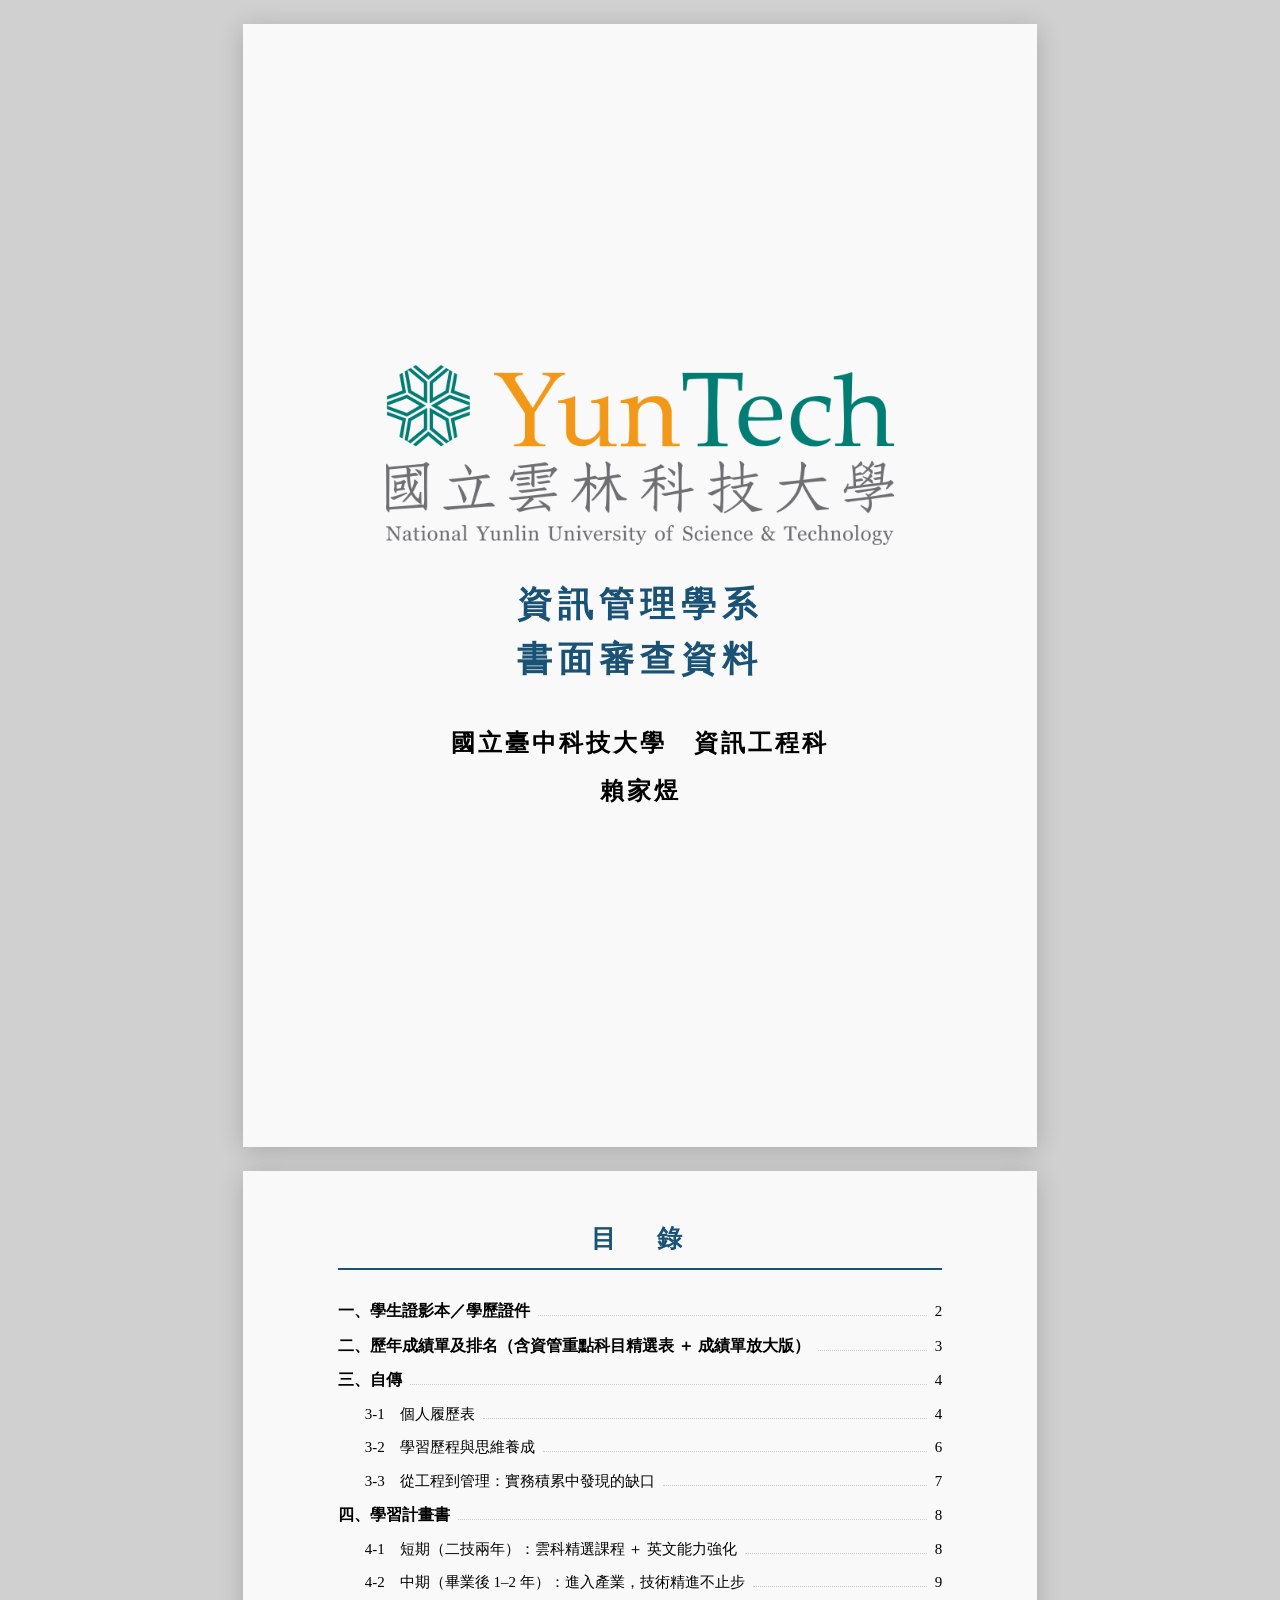
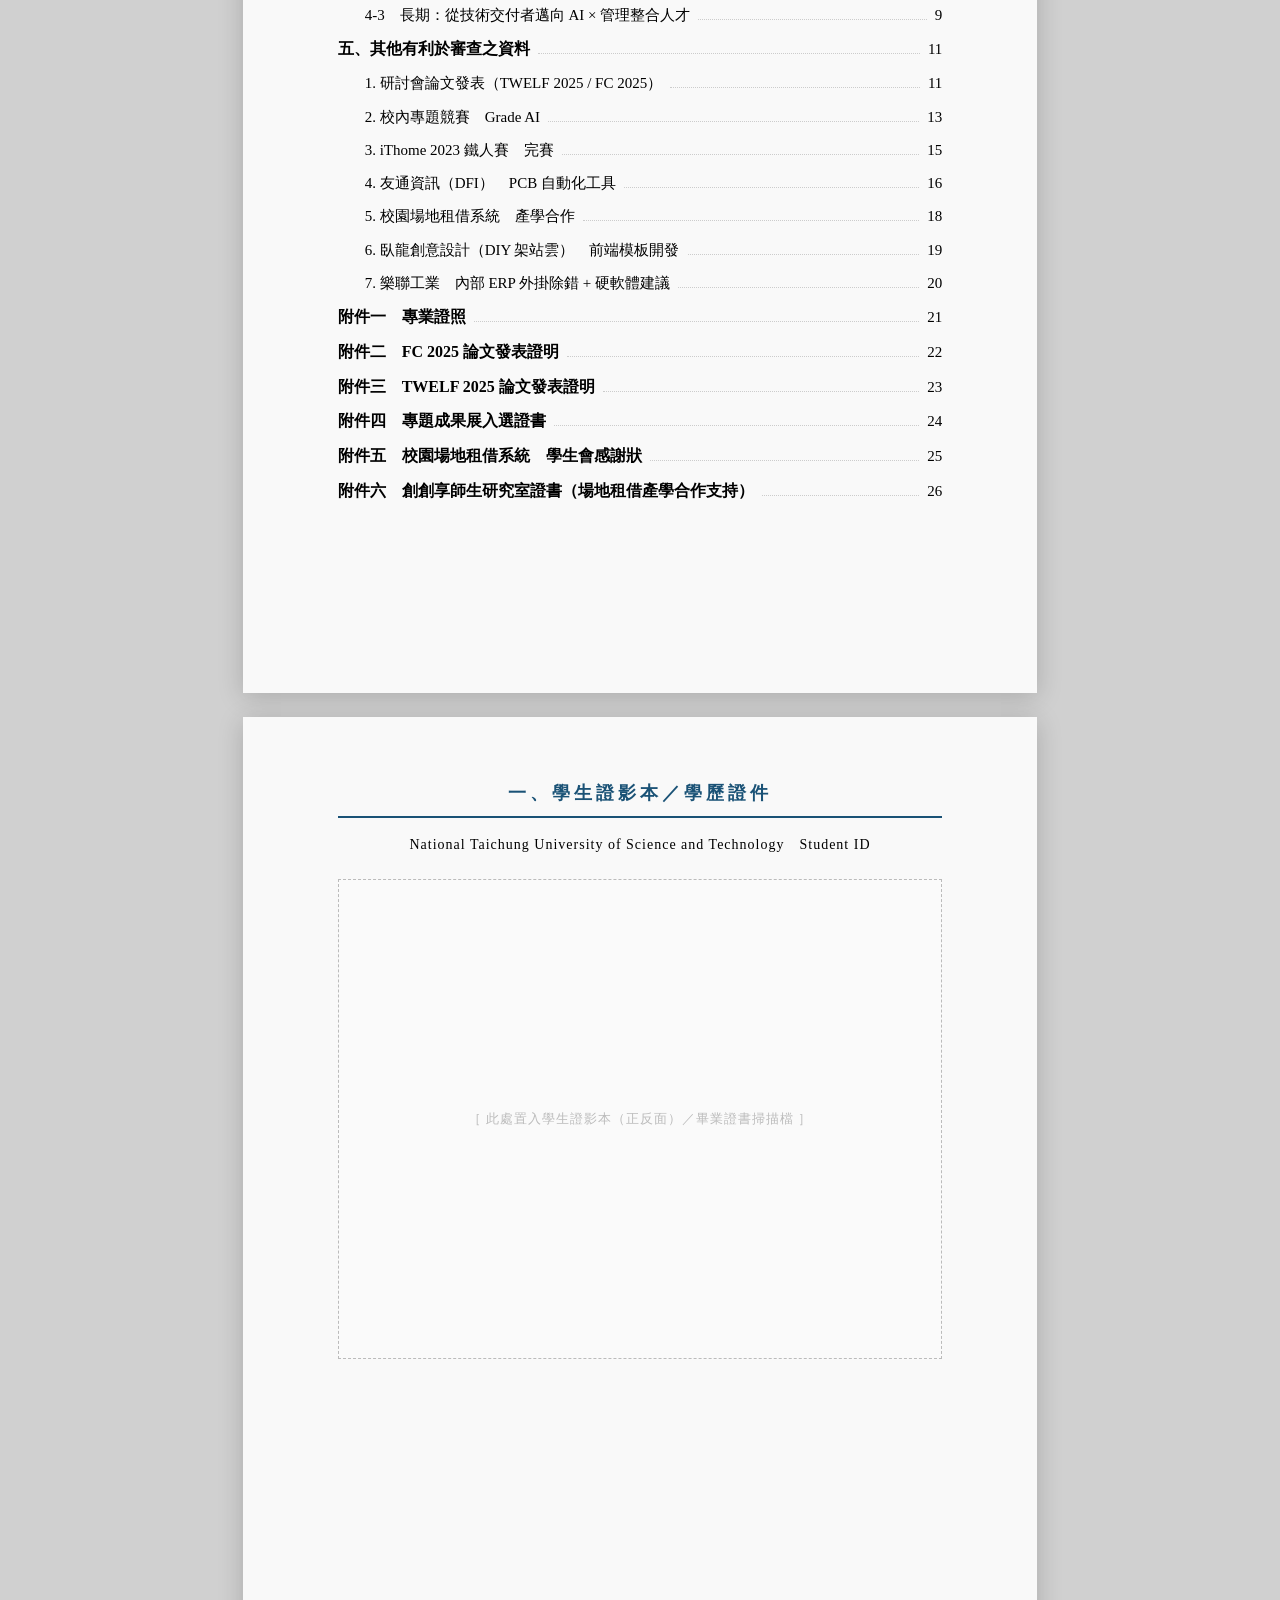
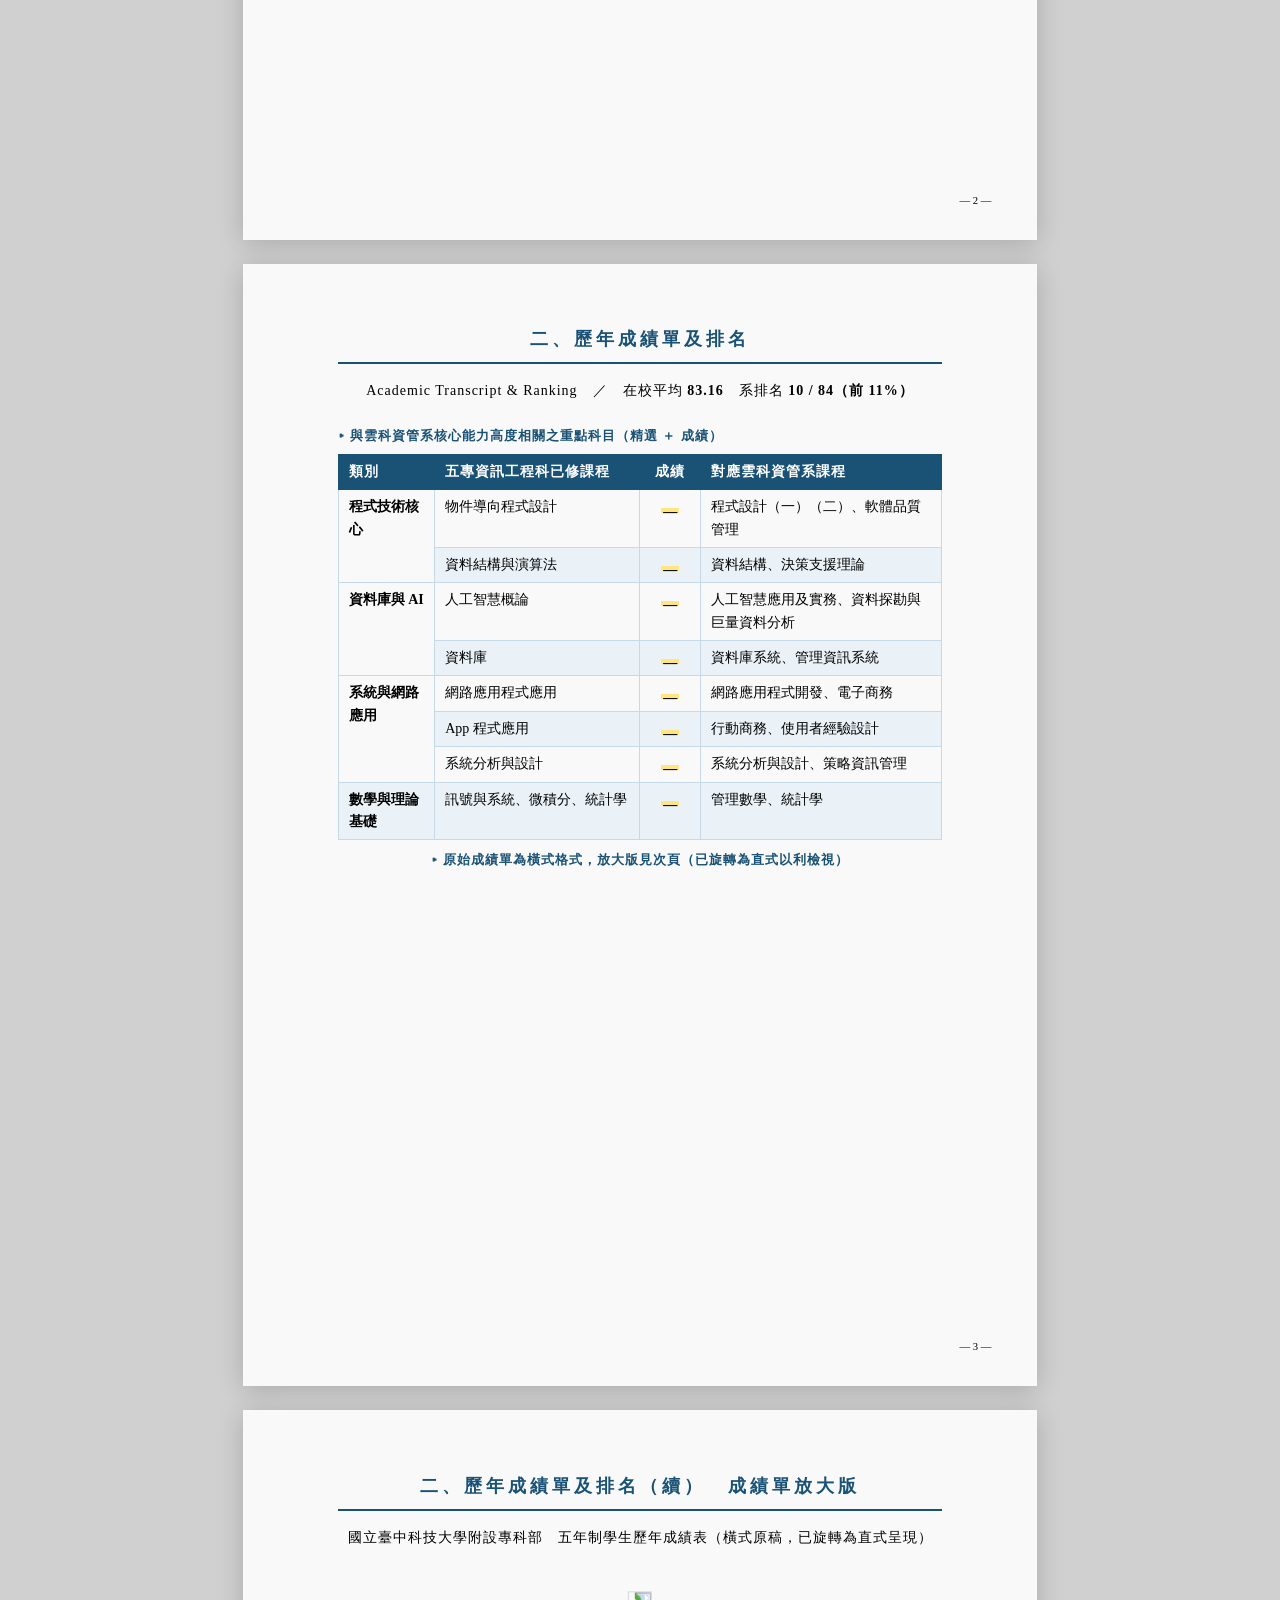
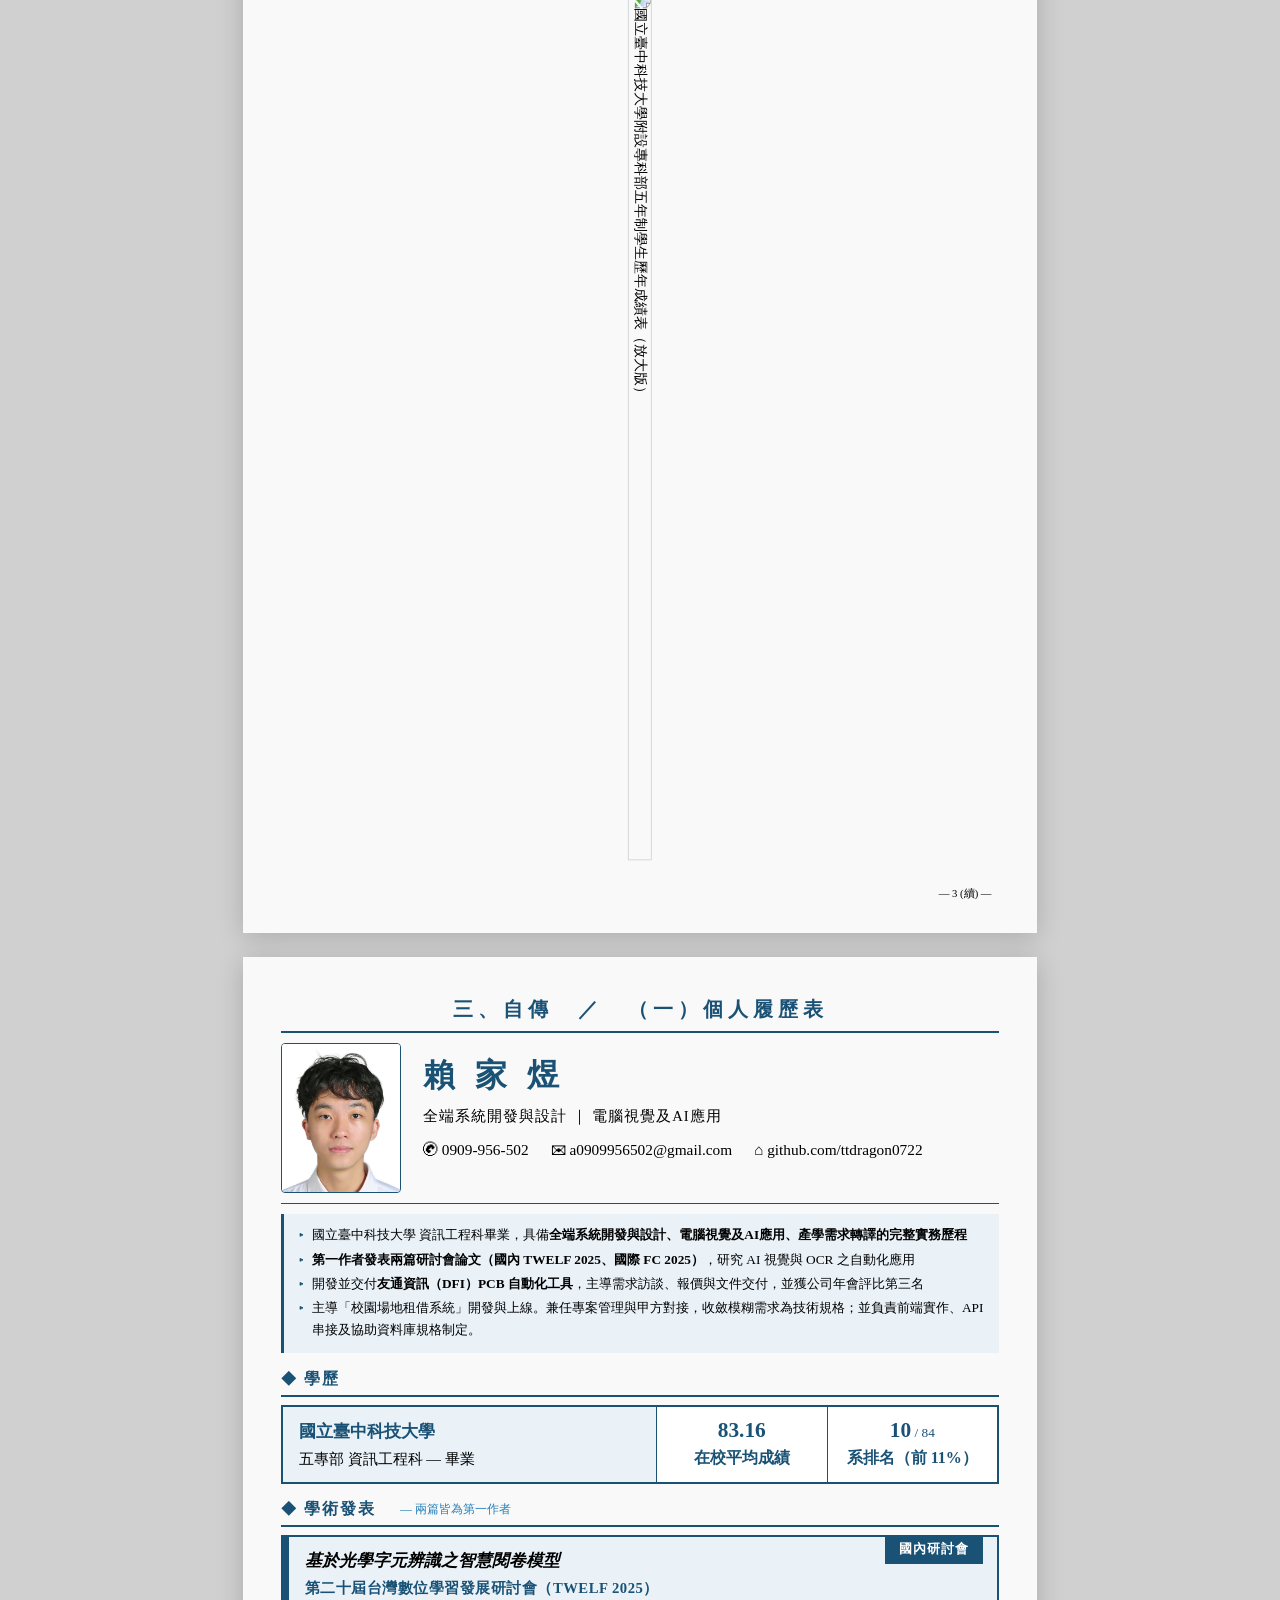
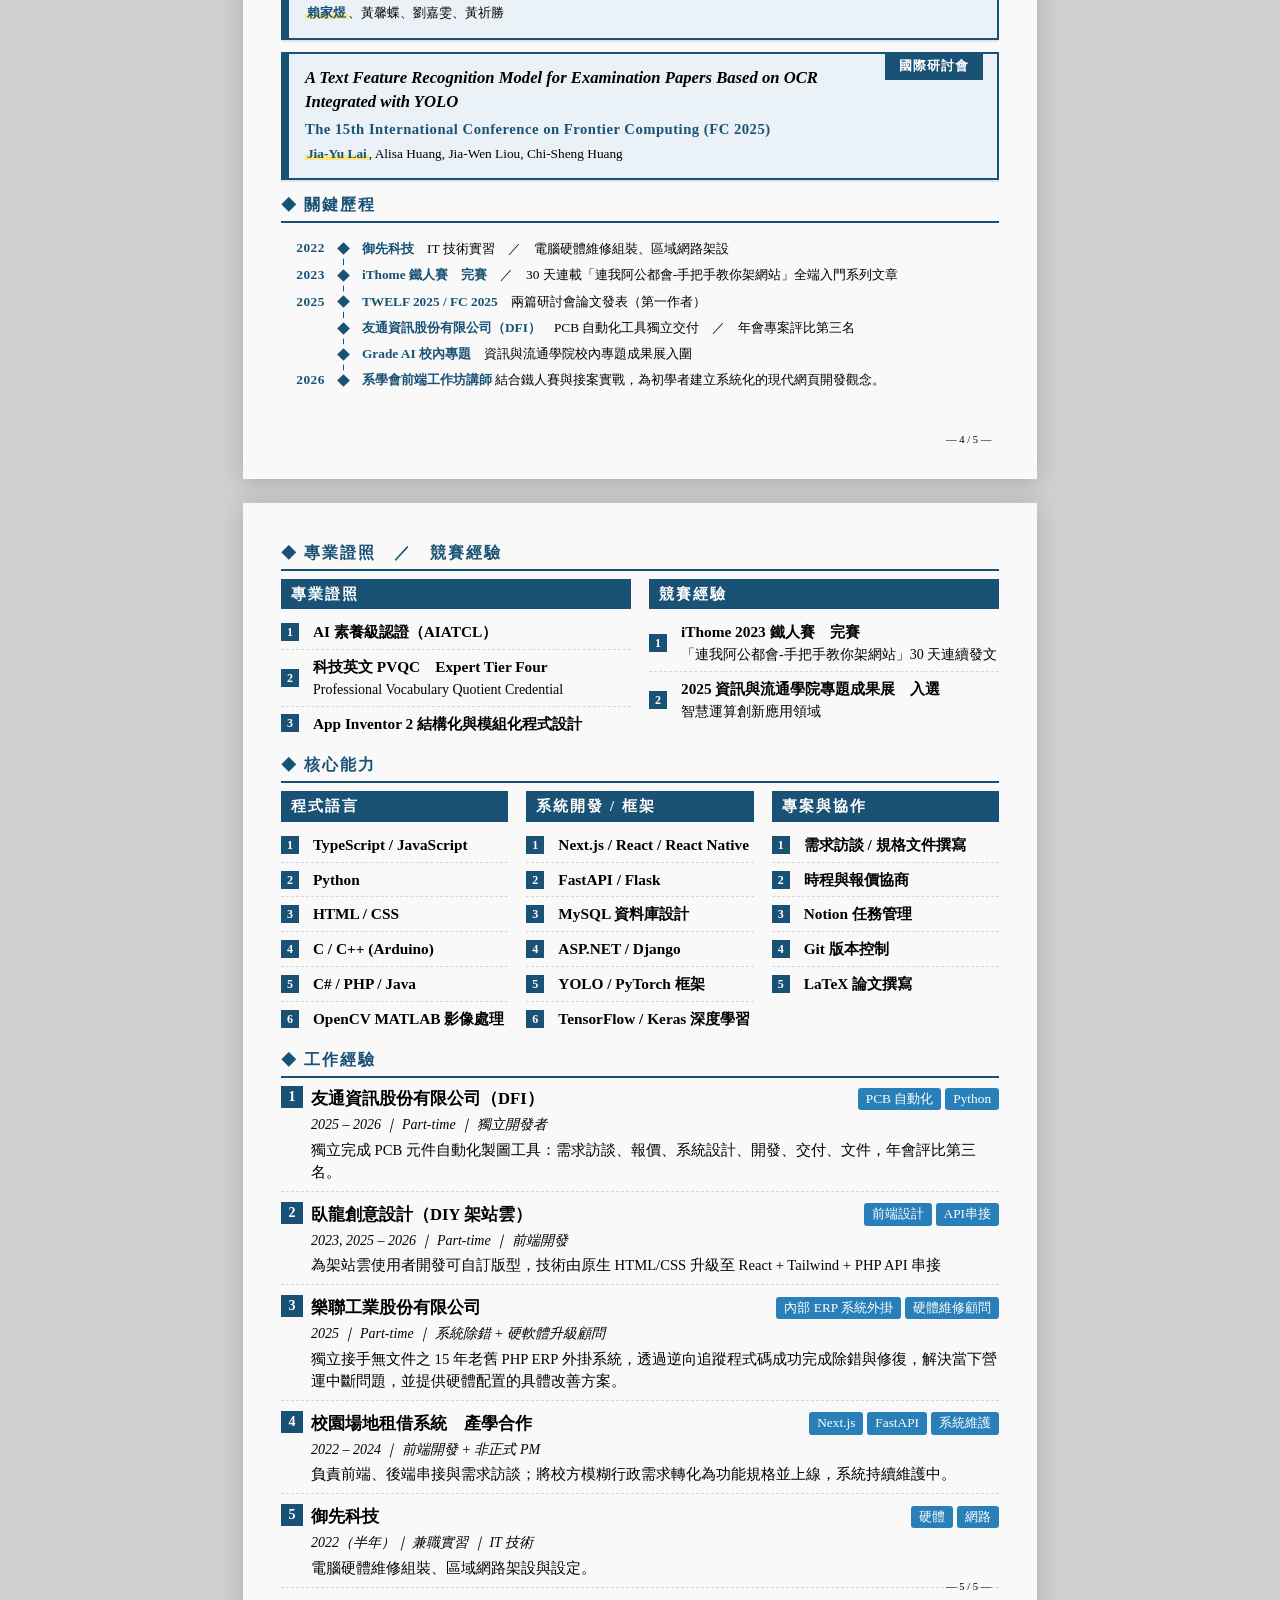
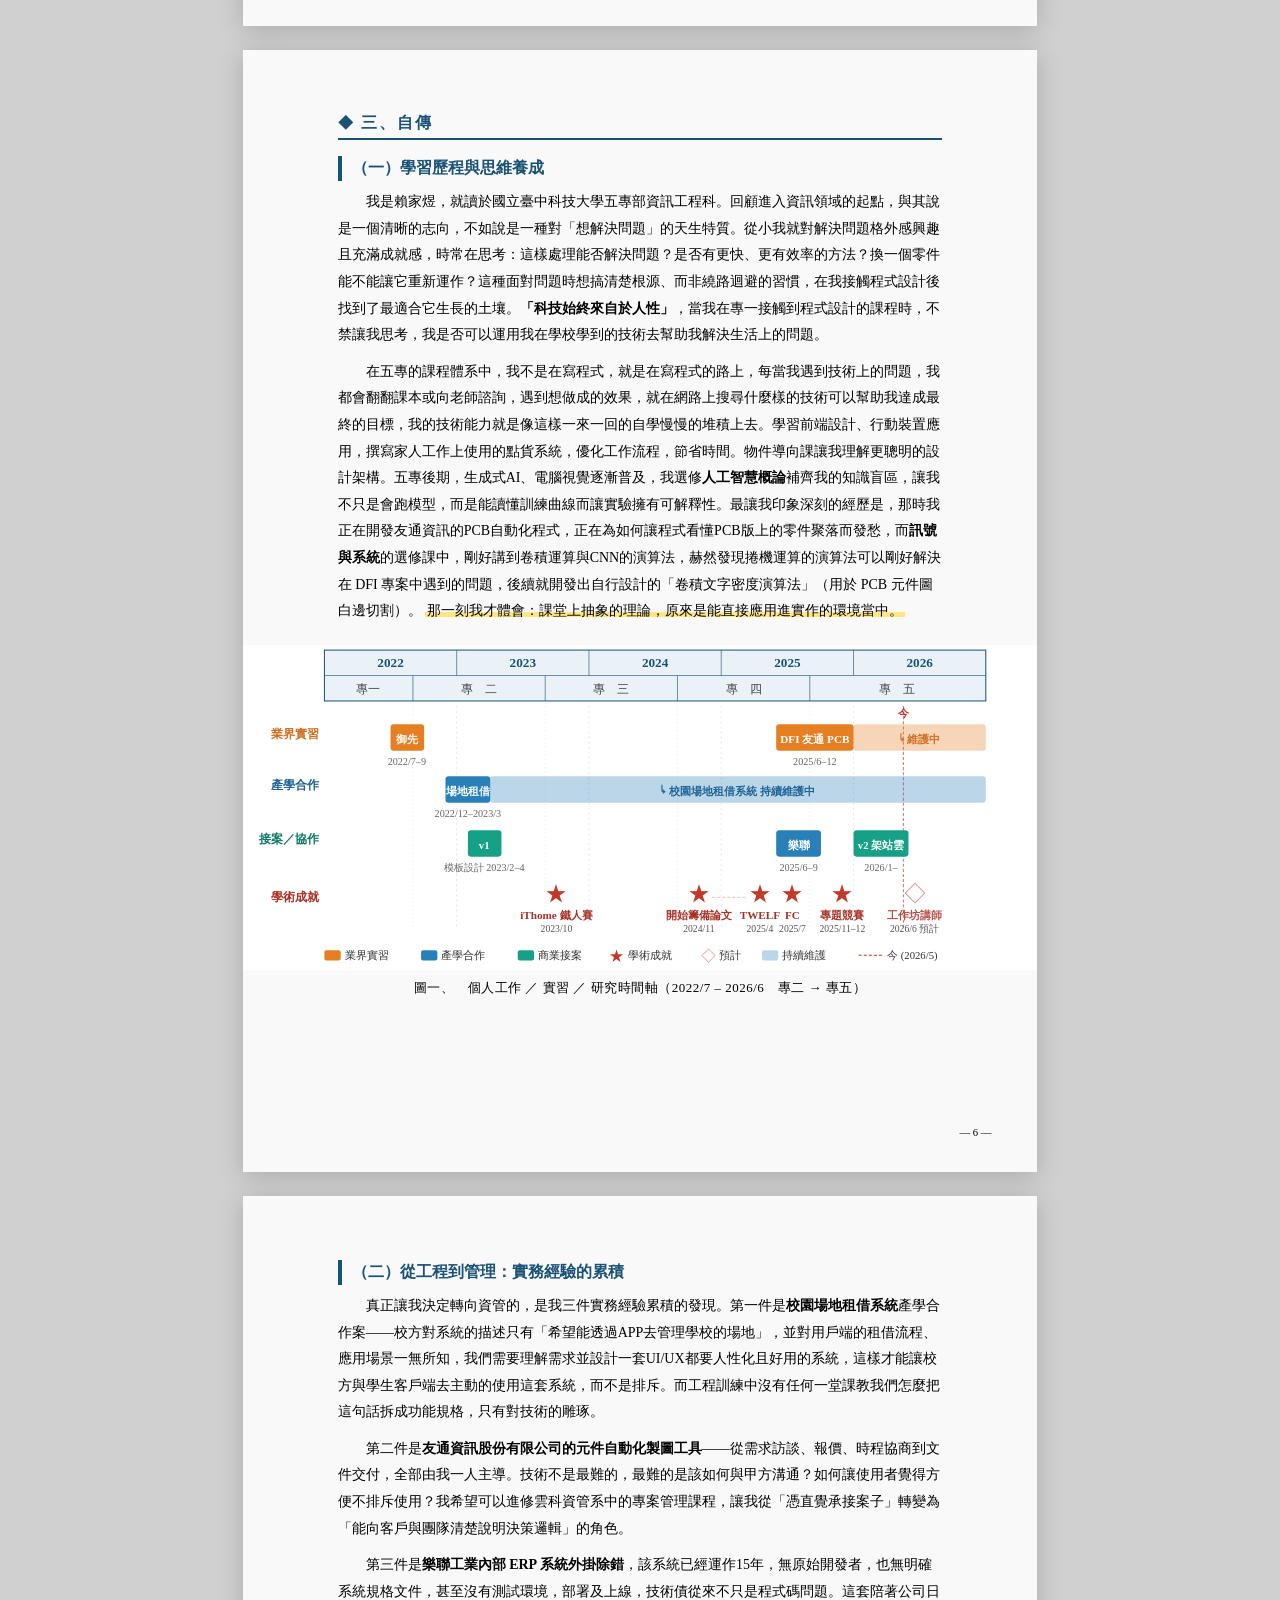
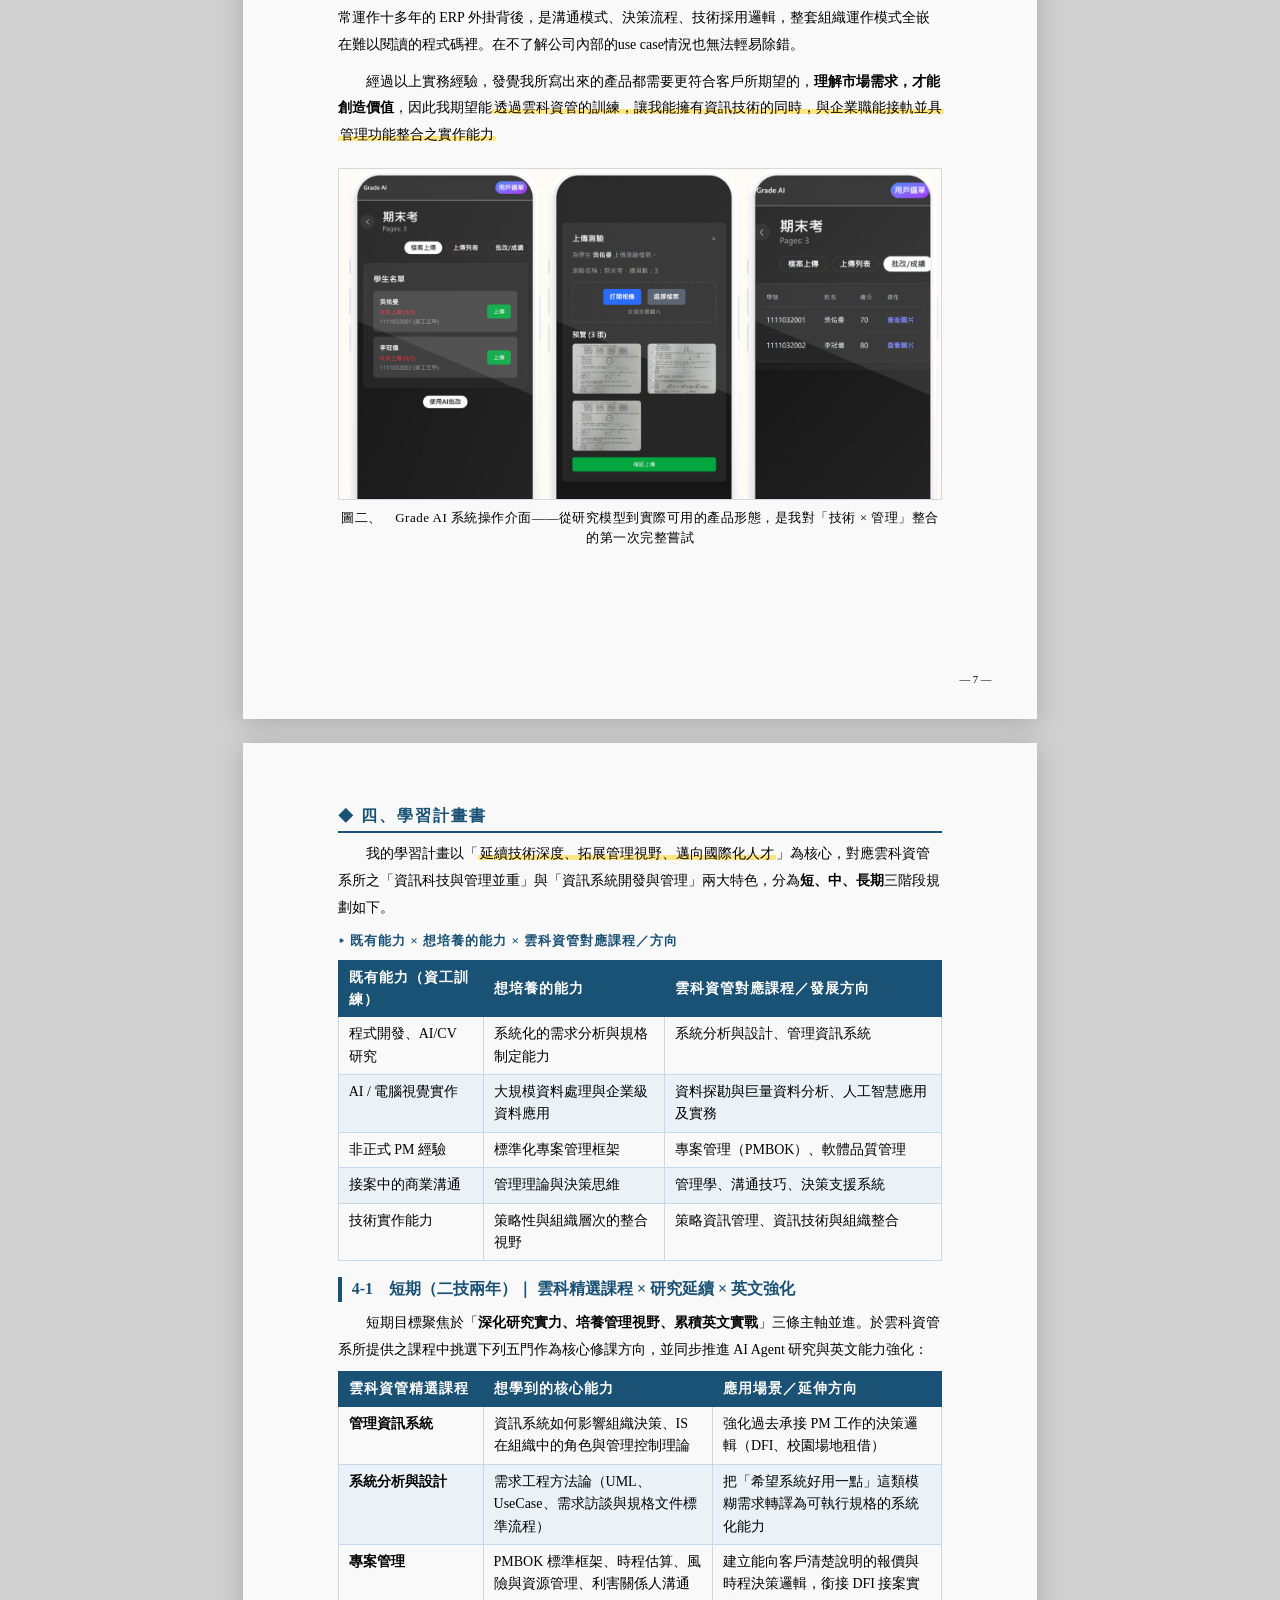
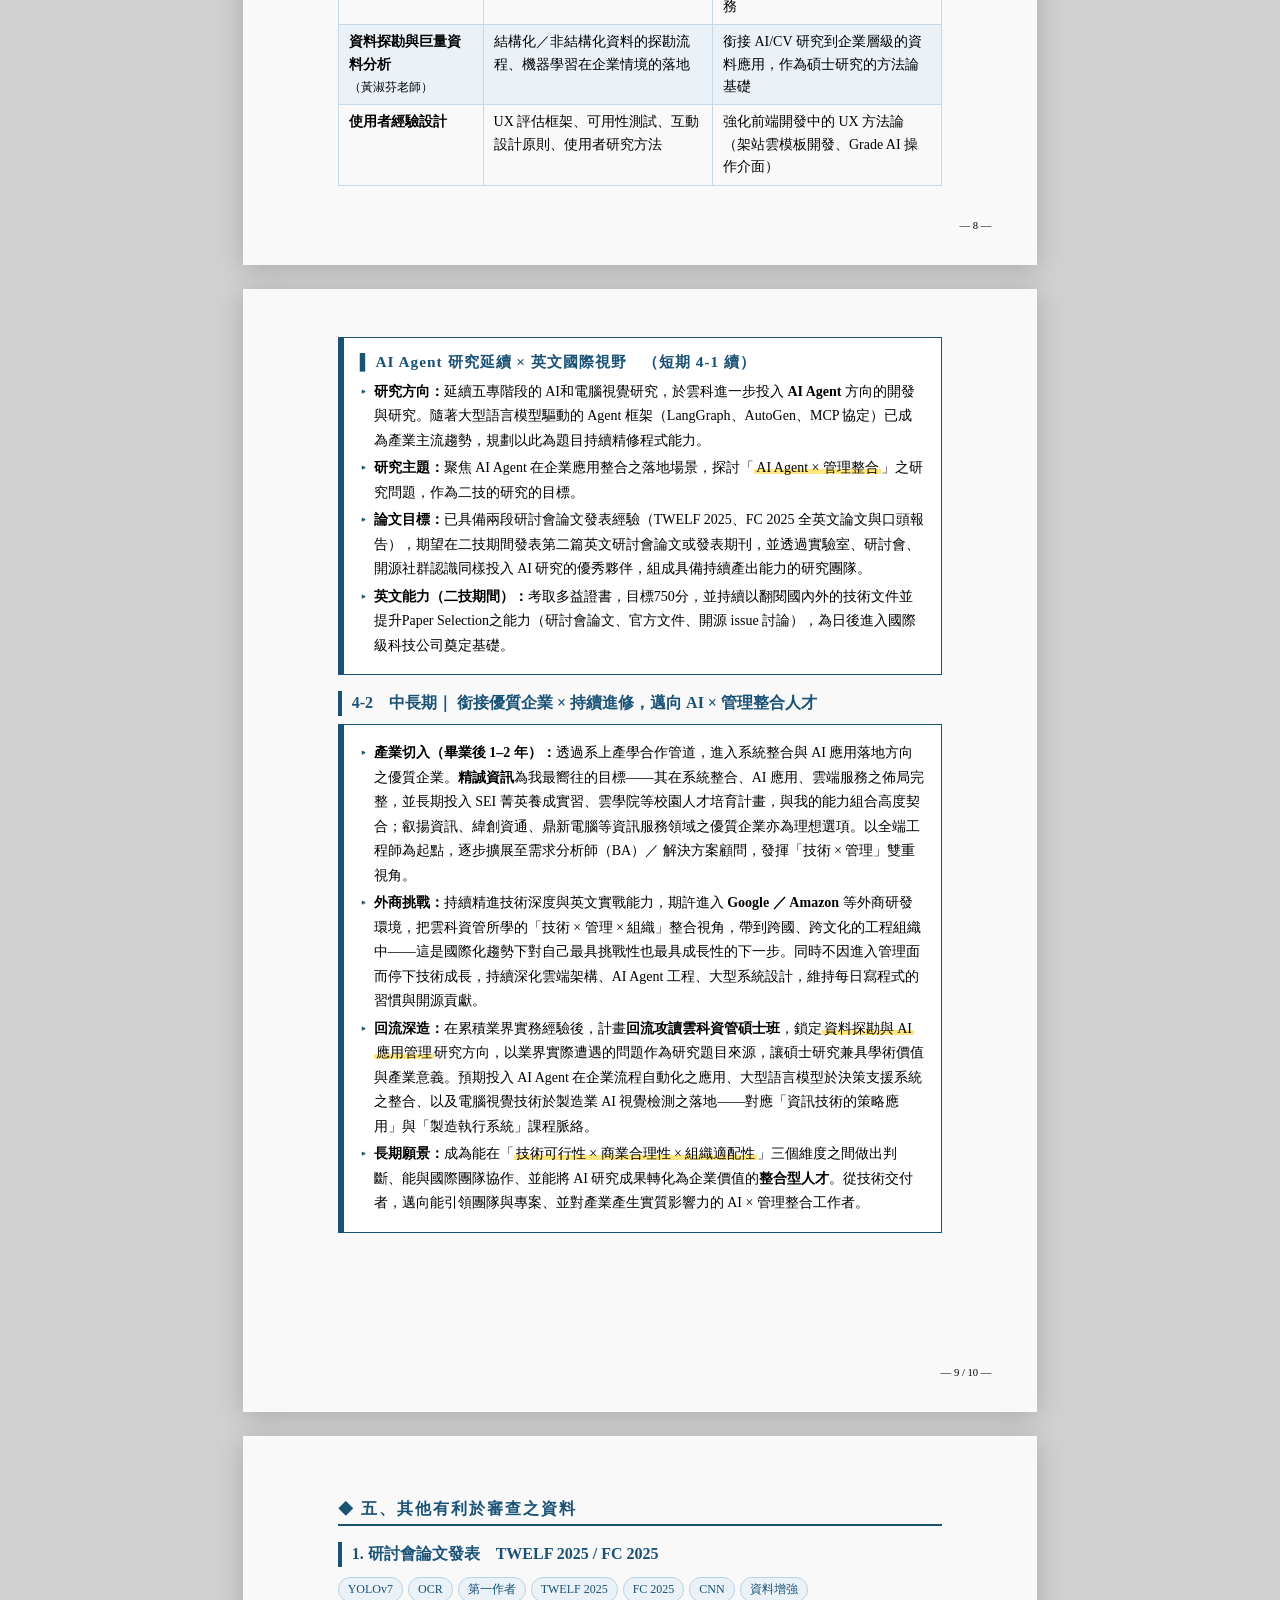
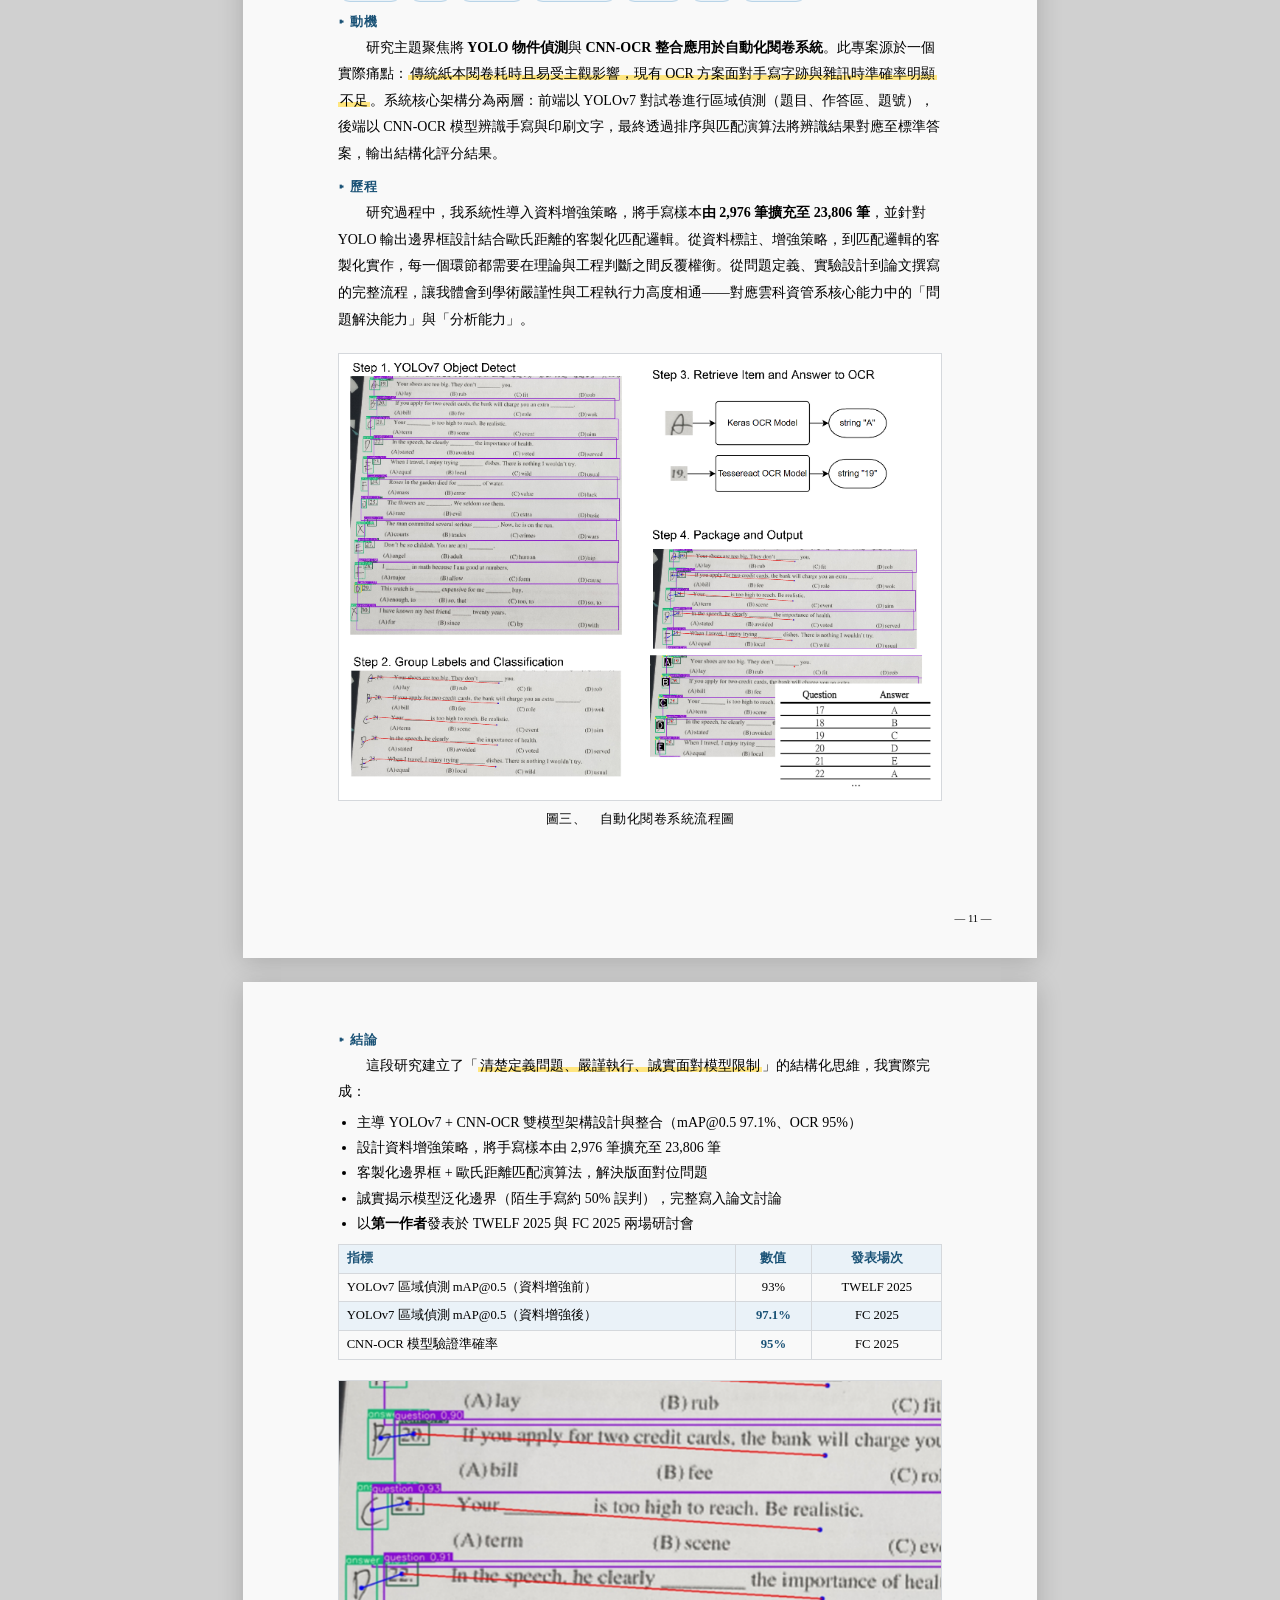
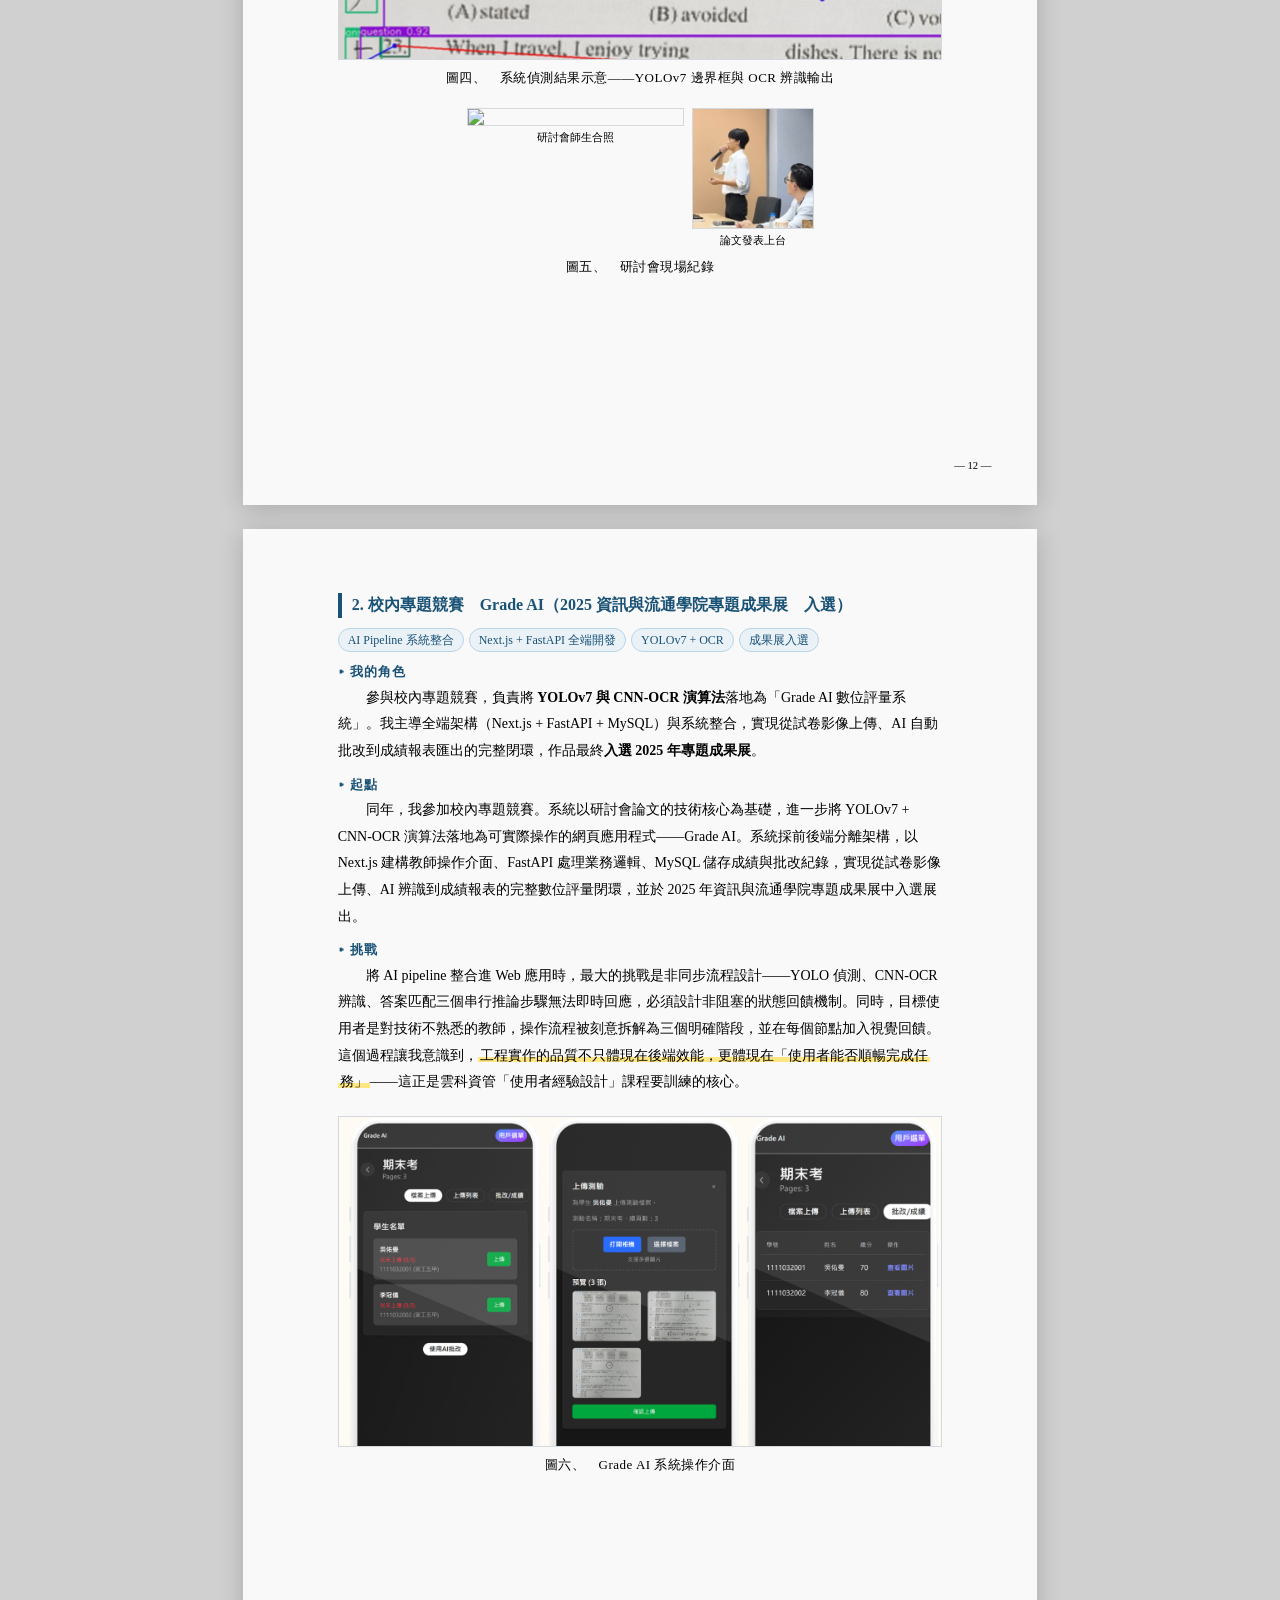
==== commit f550c14f: "學習計畫書" ====
--- a/雲科.html
+++ b/雲科.html
@@ -1577,21 +1577,20 @@
     <div class="plan-card-title">▌ AI Agent 研究延續 × 英文國際視野　（短期 4-1 續）</div>
     <div class="plan-card-body">
       <ul>
-        <li><b>研究方向：</b>延續大學階段的 AI／電腦視覺研究能量，於雲科進一步投入 <b>AI Agent</b> 方向的開發與研究。隨著大型語言模型驅動的 Agent 框架（LangGraph、AutoGen、MCP 協定）已成為產業主流趨勢，以此為題持續精修程式能力。</li>
-        <li><b>研究主題：</b>聚焦 AI Agent 在企業應用整合之落地場景，結合雲科資管的管理視角，探討「<span class="highlight">AI 應用 × 管理整合</span>」之研究問題，作為碩士研究的方法論基礎。</li>
-        <li><b>論文目標：</b>已具備兩段研討會論文發表經驗（TWELF 2025、FC 2025 全英文論文與口頭報告），在二技期間以<b>第一作者</b>身份發表第二篇英文研討會論文，並透過實驗室、研討會、開源社群認識同樣投入 AI 研究的優秀夥伴，組成具備持續產出能力的研究團隊。</li>
-        <li><b>英文能力（入學前）：</b>考取多益證書（目標 <b>850+ 分</b>），以可驗證的成績反映實質能力。</li>
-        <li><b>英文能力（二技期間）：</b>持續以英文為主的技術寫作與閱讀（GitHub README、研討會論文、官方文件、開源 issue 討論），讓英文成為日常工具而非偶爾為之的挑戰，為日後進入國際級科技公司奠定基礎。</li>
+        <li><b>研究方向：</b>延續五專階段的 AI和電腦視覺研究，於雲科進一步投入 <b>AI Agent</b> 方向的開發與研究。隨著大型語言模型驅動的 Agent 框架（LangGraph、AutoGen、MCP 協定）已成為產業主流趨勢，規劃以此為題目持續精修程式能力。</li>
+        <li><b>研究主題：</b>聚焦 AI Agent 在企業應用整合之落地場景，探討「<span class="highlight">AI Agent × 管理整合</span>」之研究問題，作為二技的研究的目標。</li>
+        <li><b>論文目標：</b>已具備兩段研討會論文發表經驗（TWELF 2025、FC 2025 全英文論文與口頭報告），期望在二技期間發表第二篇英文研討會論文或發表期刊，並透過實驗室、研討會、開源社群認識同樣投入 AI 研究的優秀夥伴，組成具備持續產出能力的研究團隊。</li>
+        <li><b>英文能力（二技期間）：</b>考取多益證書，目標750分，並持續以翻閱國內外的技術文件並提升Paper Selection之能力（研討會論文、官方文件、開源 issue 討論），為日後進入國際級科技公司奠定基礎。</li>
       </ul>
     </div>
   </div>
 
   <!-- 中・長期合併 -->
-  <div class="bio-sub-title" id="plan-mid-long">4-2　中長期｜ 銜接優質企業 × 回流深造，邁向 AI × 管理整合人才</div>
+  <div class="bio-sub-title" id="plan-mid-long">4-2　中長期｜ 銜接優質企業 × 持續進修，邁向 AI × 管理整合人才</div>
   <div class="plan-card">
     <div class="plan-card-body">
       <ul>
-        <li><b>產業切入（畢業後 1–2 年）：</b>透過系上產學合作管道，進入系統整合與 AI 應用落地方向之優質企業。<b>精誠資訊</b>為我最嚮往的目標——其在系統整合、AI 應用、雲端服務之佈局完整，且為雲科資管長期產學夥伴，與我的能力組合高度契合；叡揚資訊、緯創資通、鼎新電腦等雲科歷年產學合作企業亦為理想選項。以全端工程師為起點，逐步擴展至需求分析師（BA）／ 解決方案顧問，發揮「技術 × 管理」雙重視角。</li>
+<li><b>產業切入（畢業後 1–2 年）：</b>透過系上產學合作管道，進入系統整合與 AI 應用落地方向之優質企業。<b>精誠資訊</b>為我最嚮往的目標——其在系統整合、AI 應用、雲端服務之佈局完整，並長期投入 SEI 菁英養成實習、雲學院等校園人才培育計畫，與我的能力組合高度契合；叡揚資訊、緯創資通、鼎新電腦等資訊服務領域之優質企業亦為理想選項。以全端工程師為起點，逐步擴展至需求分析師（BA）／ 解決方案顧問，發揮「技術 × 管理」雙重視角。</li>
         <li><b>外商挑戰：</b>持續精進技術深度與英文實戰能力，期許進入 <b>Google ／ Amazon</b> 等外商研發環境，把雲科資管所學的「技術 × 管理 × 組織」整合視角，帶到跨國、跨文化的工程組織中——這是國際化趨勢下對自己最具挑戰性也最具成長性的下一步。同時不因進入管理面而停下技術成長，持續深化雲端架構、AI Agent 工程、大型系統設計，維持每日寫程式的習慣與開源貢獻。</li>
         <li><b>回流深造：</b>在累積業界實務經驗後，計畫<b>回流攻讀雲科資管碩士班</b>，鎖定<span class="highlight">資料探勘與 AI 應用管理</span>研究方向，以業界實際遭遇的問題作為研究題目來源，讓碩士研究兼具學術價值與產業意義。預期投入 AI Agent 在企業流程自動化之應用、大型語言模型於決策支援系統之整合、以及電腦視覺技術於製造業 AI 視覺檢測之落地——對應「資訊技術的策略應用」與「製造執行系統」課程脈絡。</li>
         <li><b>長期願景：</b>成為能在「<span class="highlight">技術可行性 × 商業合理性 × 組織適配性</span>」三個維度之間做出判斷、能與國際團隊協作、並能將 AI 研究成果轉化為企業價值的<b>整合型人才</b>。從技術交付者，邁向能引領團隊與專案、並對產業產生實質影響力的 AI × 管理整合工作者。</li>
